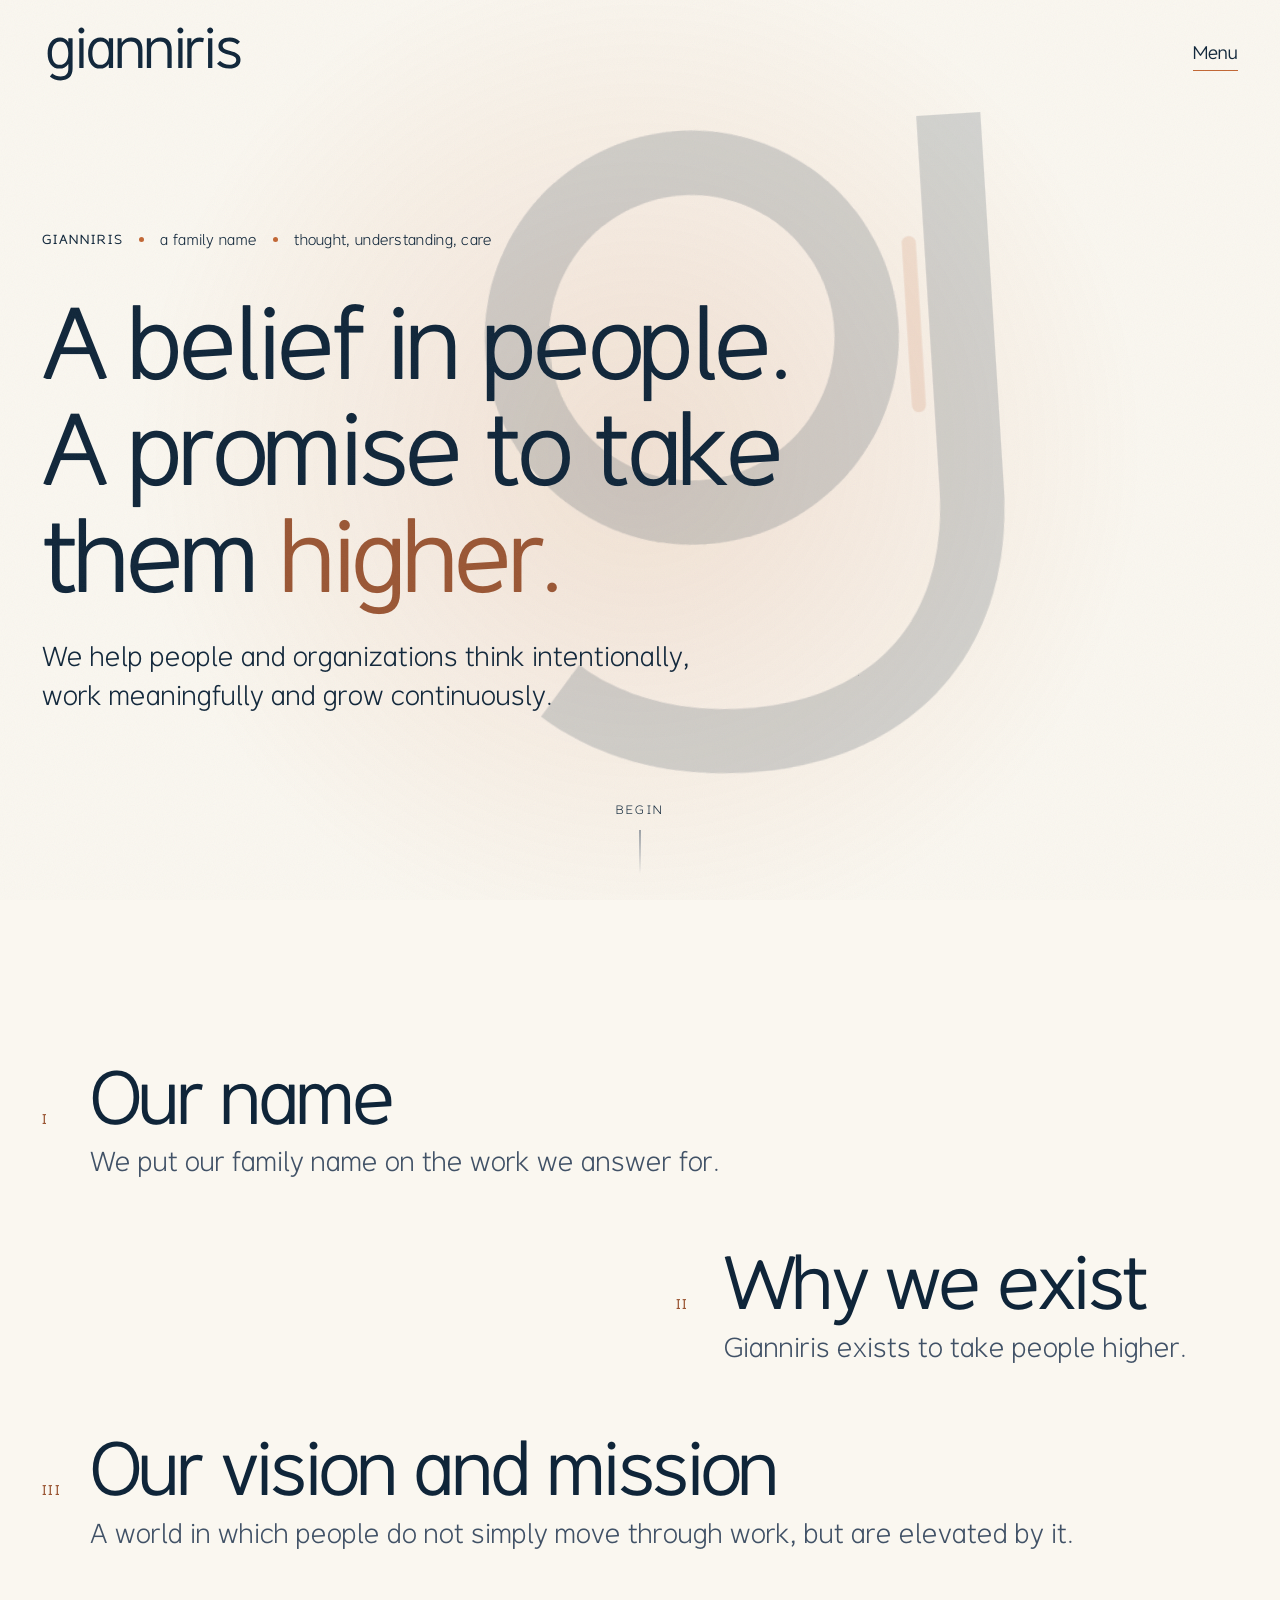
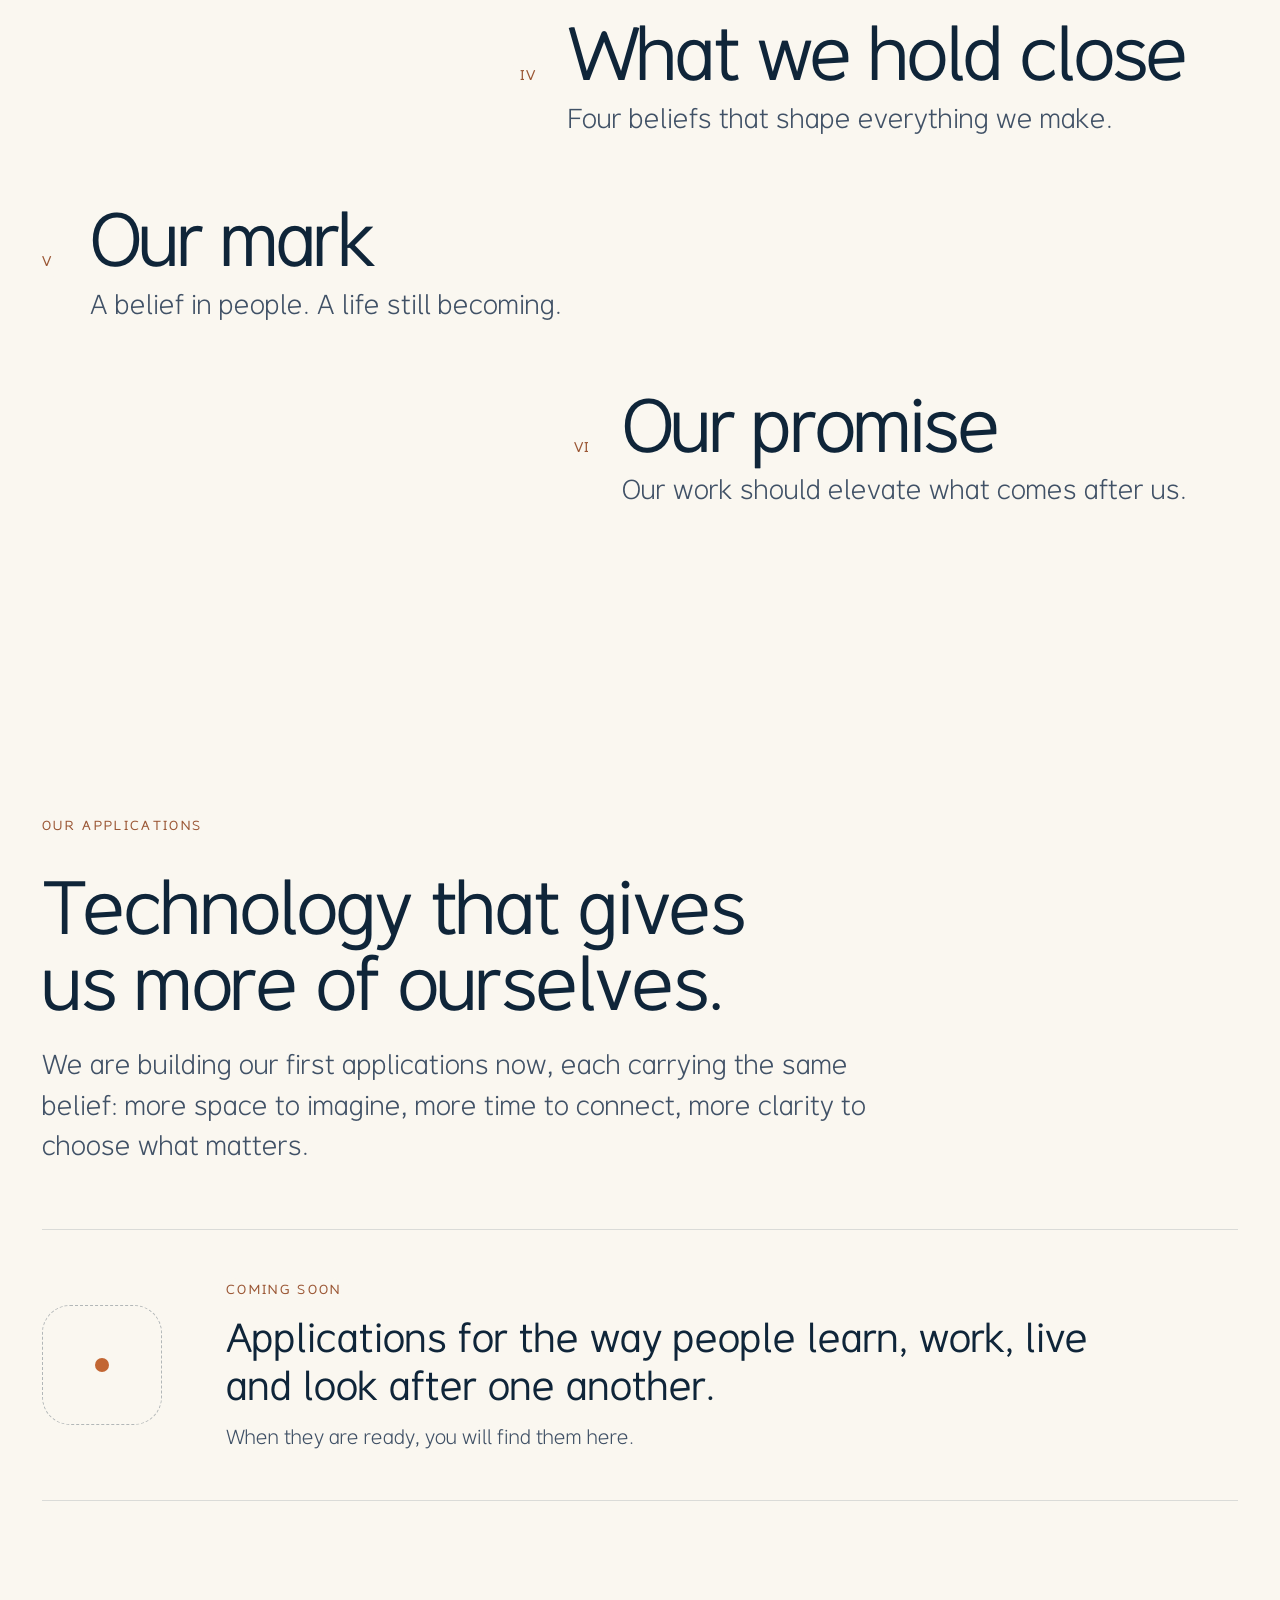
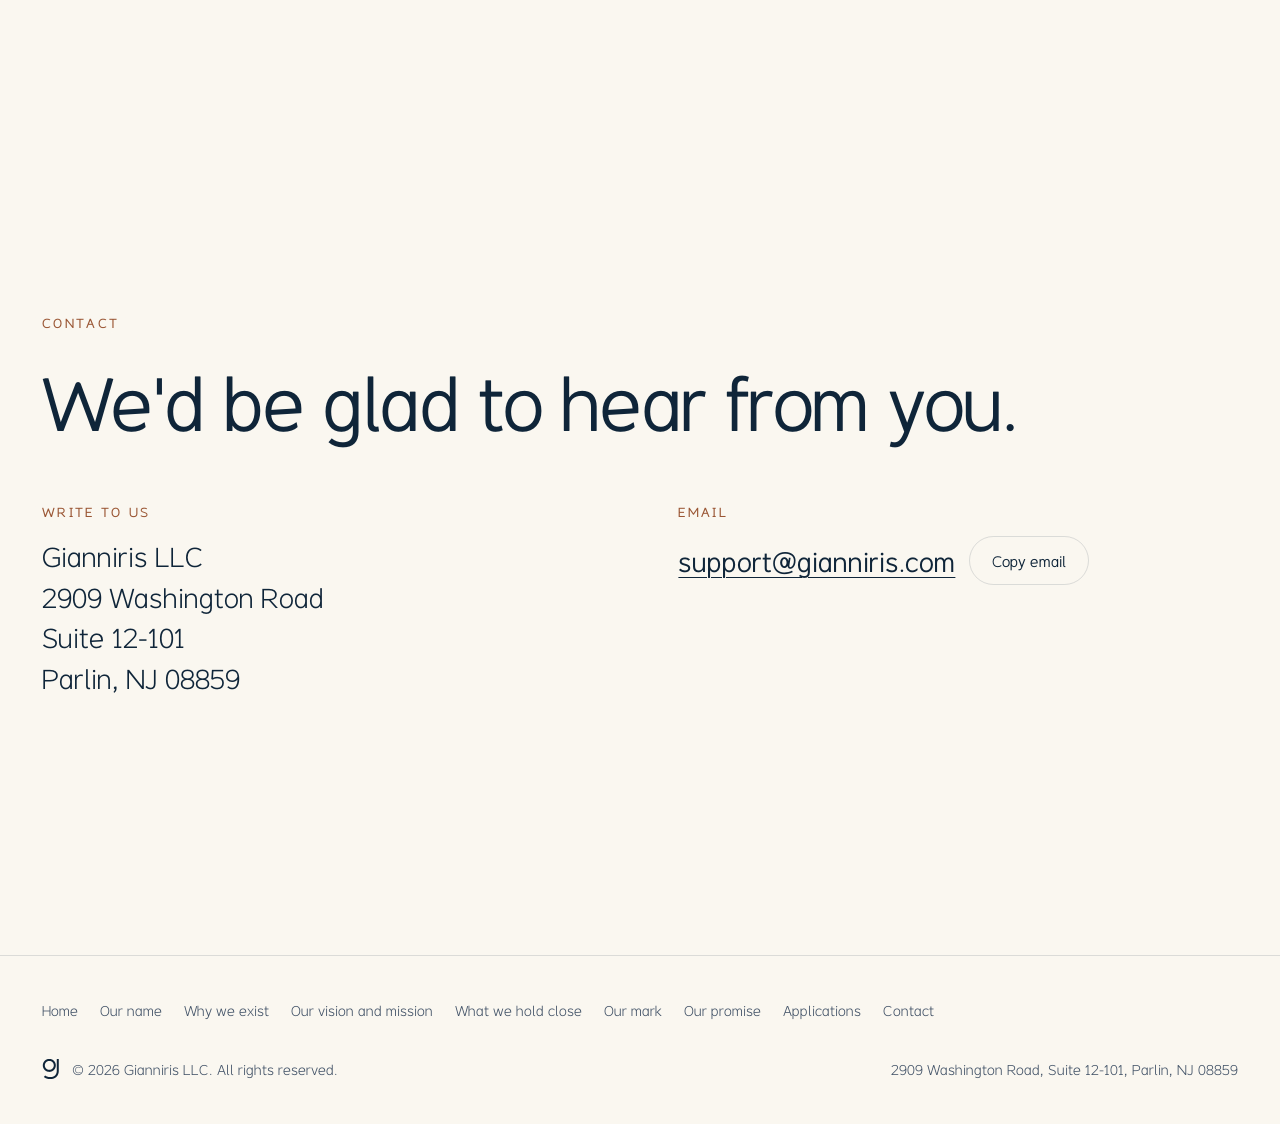
==== index.html @ ba5805ec "C-WEB-20261125-03 New Gianniris mark: circle and line" ====
<!doctype html>
<html lang="en" data-mode="light" data-tone="day">
<head>
<meta charset="utf-8">
<meta name="viewport" content="width=device-width, initial-scale=1, viewport-fit=cover">
<title>Gianniris</title>
<link rel="canonical" href="https://gianniris.com/">
<meta name="description" content="Gianniris LLC. A belief in people. A promise to take them higher.">
<link rel="icon" href="/img/favicon-32.png" sizes="32x32">
<link rel="apple-touch-icon" href="/img/apple-touch-icon.png">
<link rel="preload" href="/fonts/Gianniris-Medium.otf" as="font" type="font/otf" crossorigin>
<script>if(/^#dark(:|$)/.test(location.hash))document.documentElement.setAttribute('data-mode','dark')</script>
<link rel="stylesheet" href="/site.css">
</head>
<body class="p-home" data-page="home">
<div id="world" aria-hidden="true"><div class="halo"></div><div class="art" id="wart"><svg class="f" id="wa" viewBox="0 0 340 280"><path d="M226.9 98.0 L226.9 97.5 L226.9 97.1 L226.9 96.6 L226.9 96.2 L226.8 95.7 L226.8 95.3 L226.8 94.8 L226.8 94.3 L226.7 93.9 L226.7 93.4 L226.7 93.0 L226.6 92.5 L226.6 92.1 L226.6 91.6 L226.5 91.2 L226.5 90.7 L226.4 90.3 L226.4 89.8 L226.3 89.4 L226.2 88.9 L226.2 88.5 L226.1 88.0 L226.0 87.6 L226.0 87.1 L225.9 86.7 L225.8 86.2 L225.7 85.8 L225.7 85.4 L225.6 84.9 L225.5 84.5 L225.4 84.0 L225.3 83.6 L225.2 83.1 L225.1 82.7 L225.0 82.2 L224.9 81.8 L224.8 81.4 L224.7 80.9 L224.6 80.5 L224.5 80.0 L224.4 79.6 L224.2 79.2 L224.1 78.7 L224.0 78.3 L223.9 77.9 L223.7 77.4 L223.6 77.0 L223.5 76.6 L223.3 76.1 L223.2 75.7 L223.0 75.3 L222.9 74.8 L222.7 74.4 L222.6 74.0 L222.4 73.6 L222.3 73.1 L222.1 72.7 L222.0 72.3 L221.8 71.9 L221.6 71.4 L221.5 71.0 L221.3 70.6 L221.1 70.2 L220.9 69.8 L220.8 69.4 L220.6 68.9 L220.4 68.5 L220.2 68.1 L220.0 67.7 L219.8 67.3 L219.6 66.9 L219.4 66.5 L219.2 66.1 L219.0 65.7 L218.8 65.3 L218.6 64.9 L218.4 64.5 L218.2 64.1 L218.0 63.7 L217.8 63.3 L217.5 62.9 L217.3 62.5 L217.1 62.1 L216.9 61.7 L216.6 61.3 L216.4 60.9 L216.2 60.5 L215.9 60.1 L215.7 59.7 L215.5 59.4 L215.2 59.0 L215.0 58.6 L214.7 58.2 L214.5 57.8 L214.2 57.5 L214.0 57.1 L213.7 56.7 L213.4 56.3 L213.2 56.0 L212.9 55.6 L212.6 55.2 L212.4 54.9 L212.1 54.5 L211.8 54.1 L211.6 53.8 L211.3 53.4 L211.0 53.1 L210.7 52.7 L210.4 52.4 L210.1 52.0 L209.9 51.7 L209.6 51.3 L209.3 51.0 L209.0 50.6 L208.7 50.3 L208.4 49.9 L208.1 49.6 L207.8 49.3 L207.5 48.9 L207.2 48.6 L206.9 48.3 L206.5 47.9 L206.2 47.6 L205.9 47.3 L205.6 47.0 L205.3 46.6 L205.0 46.3 L204.6 46.0 L204.3 45.7 L204.0 45.4 L203.6 45.1 L203.3 44.8 L203.0 44.4 L202.6 44.1 L202.3 43.8 L202.0 43.5 L201.6 43.2 L201.3 42.9 L200.9 42.6 L200.6 42.3 L200.3 42.1 L199.9 41.8 L199.6 41.5 L199.2 41.2 L198.8 40.9 L198.5 40.6 L198.1 40.4 L197.8 40.1 L197.4 39.8 L197.0 39.5 L196.7 39.3 L196.3 39.0 L195.9 38.7 L195.6 38.5 L195.2 38.2 L194.8 38.0 L194.5 37.7 L194.1 37.5 L193.7 37.2 L193.3 37.0 L192.9 36.7 L192.6 36.5 L192.2 36.2 L191.8 36.0 L191.4 35.7 L191.0 35.5 L190.6 35.3 L190.2 35.0 L189.8 34.8 L189.4 34.6 L189.1 34.4 L188.7 34.2 L188.3 33.9 L187.9 33.7 L187.5 33.5 L187.1 33.3 L186.7 33.1 L186.3 32.9 L185.8 32.7 L185.4 32.5 L185.0 32.3 L184.6 32.1 L184.2 31.9 L183.8 31.7 L183.4 31.5 L183.0 31.3 L182.6 31.2 L182.1 31.0 L181.7 30.8 L181.3 30.6 L180.9 30.5 L180.5 30.3 L180.0 30.1 L179.6 30.0 L179.2 29.8 L178.8 29.6 L178.4 29.5 L177.9 29.3 L177.5 29.2 L177.1 29.0 L176.6 28.9 L176.2 28.7 L175.8 28.6 L175.3 28.4 L174.9 28.3 L174.5 28.2 L174.0 28.1 L173.6 27.9 L173.2 27.8 L172.7 27.7 L172.3 27.6 L171.9 27.4 L171.4 27.3 L171.0 27.2 L170.5 27.1 L170.1 27.0 L169.7 26.9 L169.2 26.8 L168.8 26.7 L168.3 26.6 L167.9 26.5 L167.4 26.4 L167.0 26.3 L166.6 26.2 L166.1 26.2 L165.7 26.1 L165.2 26.0 L164.8 25.9 L164.3 25.9 L163.9 25.8 L163.4 25.7 L163.0 25.7 L162.5 25.6 L162.1 25.6 L161.6 25.5 L161.2 25.5 L160.7 25.4 L160.3 25.4 L159.8 25.3 L159.4 25.3 L158.9 25.2 L158.5 25.2 L158.0 25.2 L157.6 25.1 L157.1 25.1 L156.7 25.1 L156.2 25.1 L155.8 25.1 L155.3 25.0 L154.8 25.0 L154.4 25.0 L153.9 25.0 L153.5 25.0 L153.0 25.0 L152.6 25.0 L152.1 25.0 L151.7 25.0 L151.2 25.0 L150.8 25.0 L150.3 25.1 L149.9 25.1 L149.4 25.1 L149.0 25.1 L148.5 25.1 L148.1 25.2 L147.6 25.2 L147.1 25.2 L146.7 25.3 L146.2 25.3 L145.8 25.4 L145.3 25.4 L144.9 25.5 L144.4 25.5 L144.0 25.6 L143.5 25.6 L143.1 25.7 L142.6 25.7 L142.2 25.8 L141.7 25.9 L141.3 25.9 L140.9 26.0 L140.4 26.1 L140.0 26.2 L139.5 26.2 L139.1 26.3 L138.6 26.4 L138.2 26.5 L137.7 26.6 L137.3 26.7 L136.8 26.8 L136.4 26.9 L136.0 27.0 L135.5 27.1 L135.1 27.2 L134.6 27.3 L134.2 27.4 L133.8 27.6 L133.3 27.7 L132.9 27.8 L132.5 27.9 L132.0 28.1 L131.6 28.2 L131.2 28.3 L130.7 28.4 L130.3 28.6 L129.9 28.7 L129.4 28.9 L129.0 29.0 L128.6 29.2 L128.1 29.3 L127.7 29.5 L127.3 29.6 L126.9 29.8 L126.4 30.0 L126.0 30.1 L125.6 30.3 L125.2 30.5 L124.8 30.6 L124.3 30.8 L123.9 31.0 L123.5 31.2 L123.1 31.3 L122.7 31.5 L122.3 31.7 L121.9 31.9 L121.4 32.1 L121.0 32.3 L120.6 32.5 L120.2 32.7 L119.8 32.9 L119.4 33.1 L119.0 33.3 L118.6 33.5 L118.2 33.7 L117.8 33.9 L117.4 34.2 L117.0 34.4 L116.6 34.6 L116.2 34.8 L115.8 35.0 L115.4 35.3 L115.1 35.5 L114.7 35.7 L114.3 36.0 L113.9 36.2 L113.5 36.5 L113.1 36.7 L112.7 37.0 L112.4 37.2 L112.0 37.5 L111.6 37.7 L111.2 38.0 L110.9 38.2 L110.5 38.5 L110.1 38.7 L109.8 39.0 L109.4 39.3 L109.0 39.5 L108.7 39.8 L108.3 40.1 L107.9 40.4 L107.6 40.6 L107.2 40.9 L106.9 41.2 L106.5 41.5 L106.2 41.8 L105.8 42.1 L105.5 42.3 L105.1 42.6 L104.8 42.9 L104.4 43.2 L104.1 43.5 L103.8 43.8 L103.4 44.1 L103.1 44.4 L102.8 44.8 L102.4 45.1 L102.1 45.4 L101.8 45.7 L101.4 46.0 L101.1 46.3 L100.8 46.6 L100.5 47.0 L100.2 47.3 L99.8 47.6 L99.5 47.9 L99.2 48.3 L98.9 48.6 L98.6 48.9 L98.3 49.3 L98.0 49.6 L97.7 49.9 L97.4 50.3 L97.1 50.6 L96.8 51.0 L96.5 51.3 L96.2 51.7 L95.9 52.0 L95.6 52.4 L95.4 52.7 L95.1 53.1 L94.8 53.4 L94.5 53.8 L94.2 54.1 L94.0 54.5 L93.7 54.9 L93.4 55.2 L93.2 55.6 L92.9 56.0 L92.6 56.3 L92.4 56.7 L92.1 57.1 L91.9 57.5 L91.6 57.8 L91.4 58.2 L91.1 58.6 L90.9 59.0 L90.6 59.4 L90.4 59.7 L90.1 60.1 L89.9 60.5 L89.7 60.9 L89.4 61.3 L89.2 61.7 L89.0 62.1 L88.8 62.5 L88.5 62.9 L88.3 63.3 L88.1 63.7 L87.9 64.1 L87.7 64.5 L87.5 64.9 L87.3 65.3 L87.0 65.7 L86.8 66.1 L86.6 66.5 L86.4 66.9 L86.3 67.3 L86.1 67.7 L85.9 68.1 L85.7 68.5 L85.5 68.9 L85.3 69.4 L85.1 69.8 L85.0 70.2 L84.8 70.6 L84.6 71.0 L84.4 71.4 L84.3 71.9 L84.1 72.3 L83.9 72.7 L83.8 73.1 L83.6 73.6 L83.5 74.0 L83.3 74.4 L83.2 74.8 L83.0 75.3 L82.9 75.7 L82.7 76.1 L82.6 76.6 L82.5 77.0 L82.3 77.4 L82.2 77.9 L82.1 78.3 L82.0 78.7 L81.8 79.2 L81.7 79.6 L81.6 80.0 L81.5 80.5 L81.4 80.9 L81.3 81.4 L81.2 81.8 L81.1 82.2 L81.0 82.7 L80.9 83.1 L80.8 83.6 L80.7 84.0 L80.6 84.5 L80.5 84.9 L80.4 85.4 L80.3 85.8 L80.2 86.2 L80.2 86.7 L80.1 87.1 L80.0 87.6 L80.0 88.0 L79.9 88.5 L79.8 88.9 L79.8 89.4 L79.7 89.8 L79.7 90.3 L79.6 90.7 L79.6 91.2 L79.5 91.6 L79.5 92.1 L79.4 92.5 L79.4 93.0 L79.4 93.4 L79.3 93.9 L79.3 94.3 L79.3 94.8 L79.2 95.3 L79.2 95.7 L79.2 96.2 L79.2 96.6 L79.2 97.1 L79.2 97.5 L79.2 98.0 L79.2 98.4 L79.2 98.9 L79.2 99.3 L79.2 99.8 L79.2 100.2 L79.2 100.7 L79.2 101.1 L79.2 101.6 L79.2 102.0 L79.2 102.5 L79.3 103.0 L79.3 103.4 L79.3 103.9 L79.4 104.3 L79.4 104.8 L79.4 105.2 L79.5 105.7 L79.5 106.1 L79.6 106.6 L79.6 107.0 L79.7 107.5 L79.7 107.9 L79.8 108.4 L79.8 108.8 L79.9 109.3 L80.0 109.7 L80.0 110.2 L80.1 110.6 L80.2 111.1 L80.2 111.5 L80.3 112.0 L80.4 112.4 L80.5 112.8 L80.6 113.3 L80.7 113.7 L80.8 114.2 L80.9 114.6 L81.0 115.1 L81.1 115.5 L81.2 115.9 L81.3 116.4 L81.4 116.8 L81.5 117.3 L81.6 117.7 L81.7 118.1 L81.8 118.6 L82.0 119.0 L82.1 119.5 L82.2 119.9 L82.3 120.3 L82.5 120.8 L82.6 121.2 L82.7 121.6 L82.9 122.0 L83.0 122.5 L83.2 122.9 L83.3 123.3 L83.5 123.8 L83.6 124.2 L83.8 124.6 L83.9 125.0 L84.1 125.5 L84.3 125.9 L84.4 126.3 L84.6 126.7 L84.8 127.1 L85.0 127.6 L85.1 128.0 L85.3 128.4 L85.5 128.8 L85.7 129.2 L85.9 129.6 L86.1 130.1 L86.3 130.5 L86.4 130.9 L86.6 131.3 L86.8 131.7 L87.0 132.1 L87.3 132.5 L87.5 132.9 L87.7 133.3 L87.9 133.7 L88.1 134.1 L88.3 134.5 L88.5 134.9 L88.8 135.3 L89.0 135.7 L89.2 136.1 L89.4 136.5 L89.7 136.9 L89.9 137.2 L90.1 137.6 L90.4 138.0 L90.6 138.4 L90.9 138.8 L91.1 139.2 L91.4 139.5 L91.6 139.9 L91.9 140.3 L92.1 140.7 L92.4 141.0 L92.6 141.4 L92.9 141.8 L93.2 142.2 L93.4 142.5 L93.7 142.9 L94.0 143.2 L94.2 143.6 L94.5 144.0 L94.8 144.3 L95.1 144.7 L95.4 145.0 L95.6 145.4 L95.9 145.7 L96.2 146.1 L96.5 146.4 L96.8 146.8 L97.1 147.1 L97.4 147.5 L97.7 147.8 L98.0 148.2 L98.3 148.5 L98.6 148.8 L98.9 149.2 L99.2 149.5 L99.5 149.8 L99.8 150.1 L100.2 150.5 L100.5 150.8 L100.8 151.1 L101.1 151.4 L101.4 151.8 L101.8 152.1 L102.1 152.4 L102.4 152.7 L102.8 153.0 L103.1 153.3 L103.4 153.6 L103.8 153.9 L104.1 154.2 L104.4 154.5 L104.8 154.8 L105.1 155.1 L105.5 155.4 L105.8 155.7 L106.2 156.0 L106.5 156.3 L106.9 156.6 L107.2 156.8 L107.6 157.1 L107.9 157.4 L108.3 157.7 L108.7 157.9 L109.0 158.2 L109.4 158.5 L109.8 158.7 L110.1 159.0 L110.5 159.3 L110.9 159.5 L111.2 159.8 L111.6 160.0 L112.0 160.3 L112.4 160.6 L112.7 160.8 L113.1 161.0 L113.5 161.3 L113.9 161.5 L114.3 161.8 L114.7 162.0 L115.1 162.2 L115.4 162.5 L115.8 162.7 L116.2 162.9 L116.6 163.2 L117.0 163.4 L117.4 163.6 L117.8 163.8 L118.2 164.0 L118.6 164.2 L119.0 164.5 L119.4 164.7 L119.8 164.9 L120.2 165.1 L120.6 165.3 L121.0 165.5 L121.4 165.7 L121.9 165.9 L122.3 166.0 L122.7 166.2 L123.1 166.4 L123.5 166.6 L123.9 166.8 L124.3 167.0 L124.8 167.1 L125.2 167.3 L125.6 167.5 L126.0 167.6 L126.4 167.8 L126.9 168.0 L127.3 168.1 L127.7 168.3 L128.1 168.4 L128.6 168.6 L129.0 168.7 L129.4 168.9 L129.9 169.0 L130.3 169.2 L130.7 169.3 L131.2 169.4 L131.6 169.6 L132.0 169.7 L132.5 169.8 L132.9 170.0 L133.3 170.1 L133.8 170.2 L134.2 170.3 L134.6 170.4 L135.1 170.5 L135.5 170.6 L136.0 170.8 L136.4 170.9 L136.8 171.0 L137.3 171.1 L137.7 171.2 L138.2 171.2 L138.6 171.3 L139.1 171.4 L139.5 171.5 L140.0 171.6 L140.4 171.7 L140.9 171.7 L141.3 171.8 L141.7 171.9 L142.2 172.0 L142.6 172.0 L143.1 172.1 L143.5 172.1 L144.0 172.2 L144.4 172.3 L144.9 172.3 L145.3 172.4 L145.8 172.4 L146.2 172.4 L146.7 172.5 L147.1 172.5 L147.6 172.6 L148.1 172.6 L148.5 172.6 L149.0 172.6 L149.4 172.7 L149.9 172.7 L150.3 172.7 L150.8 172.7 L151.2 172.7 L151.7 172.7 L152.1 172.7 L152.6 172.8 L153.0 172.8 L153.5 172.8 L153.9 172.7 L154.4 172.7 L154.8 172.7 L155.3 172.7 L155.8 172.7 L156.2 172.7 L156.7 172.7 L157.1 172.6 L157.6 172.6 L158.0 172.6 L158.5 172.6 L158.9 172.5 L159.4 172.5 L159.8 172.4 L160.3 172.4 L160.7 172.4 L161.2 172.3 L161.6 172.3 L162.1 172.2 L162.5 172.1 L163.0 172.1 L163.4 172.0 L163.9 172.0 L164.3 171.9 L164.8 171.8 L165.2 171.7 L165.7 171.7 L166.1 171.6 L166.6 171.5 L167.0 171.4 L167.4 171.3 L167.9 171.2 L168.3 171.2 L168.8 171.1 L169.2 171.0 L169.7 170.9 L170.1 170.8 L170.5 170.6 L171.0 170.5 L171.4 170.4 L171.9 170.3 L172.3 170.2 L172.7 170.1 L173.2 170.0 L173.6 169.8 L174.0 169.7 L174.5 169.6 L174.9 169.4 L175.3 169.3 L175.8 169.2 L176.2 169.0 L176.6 168.9 L177.1 168.7 L177.5 168.6 L177.9 168.4 L178.4 168.3 L178.8 168.1 L179.2 168.0 L179.6 167.8 L180.0 167.6 L180.5 167.5 L180.9 167.3 L181.3 167.1 L181.7 167.0 L182.1 166.8 L182.6 166.6 L183.0 166.4 L183.4 166.2 L183.8 166.0 L184.2 165.9 L184.6 165.7 L185.0 165.5 L185.4 165.3 L185.8 165.1 L186.3 164.9 L186.7 164.7 L187.1 164.5 L187.5 164.2 L187.9 164.0 L188.3 163.8 L188.7 163.6 L189.1 163.4 L189.4 163.2 L189.8 162.9 L190.2 162.7 L190.6 162.5 L191.0 162.2 L191.4 162.0 L191.8 161.8 L192.2 161.5 L192.6 161.3 L192.9 161.0 L193.3 160.8 L193.7 160.6 L194.1 160.3 L194.5 160.0 L194.8 159.8 L195.2 159.5 L195.6 159.3 L195.9 159.0 L196.3 158.7 L196.7 158.5 L197.0 158.2 L197.4 157.9 L197.8 157.7 L198.1 157.4 L198.5 157.1 L198.8 156.8 L199.2 156.6 L199.6 156.3 L199.9 156.0 L200.3 155.7 L200.6 155.4 L200.9 155.1 L201.3 154.8 L201.6 154.5 L202.0 154.2 L202.3 153.9 L202.6 153.6 L203.0 153.3 L203.3 153.0 L203.6 152.7 L204.0 152.4 L204.3 152.1 L204.6 151.8 L205.0 151.4 L205.3 151.1 L205.6 150.8 L205.9 150.5 L206.2 150.1 L206.5 149.8 L206.9 149.5 L207.2 149.2 L207.5 148.8 L207.8 148.5 L208.1 148.2 L208.4 147.8 L208.7 147.5 L209.0 147.1 L209.3 146.8 L209.6 146.4 L209.9 146.1 L210.1 145.7 L210.4 145.4 L210.7 145.0 L211.0 144.7 L211.3 144.3 L211.6 144.0 L211.8 143.6 L212.1 143.2 L212.4 142.9 L212.6 142.5 L212.9 142.2 L213.2 141.8 L213.4 141.4 L213.7 141.0 L214.0 140.7 L214.2 140.3 L214.5 139.9 L214.7 139.5 L215.0 139.2 L215.2 138.8 L215.5 138.4 L215.7 138.0 L215.9 137.6 L216.2 137.2 L216.4 136.9 L216.6 136.5 L216.9 136.1 L217.1 135.7 L217.3 135.3 L217.5 134.9 L217.8 134.5 L218.0 134.1 L218.2 133.7 L218.4 133.3 L218.6 132.9 L218.8 132.5 L219.0 132.1 L219.2 131.7 L219.4 131.3 L219.6 130.9 L219.8 130.5 L220.0 130.1 L220.2 129.6 L220.4 129.2 L220.6 128.8 L220.8 128.4 L220.9 128.0 L221.1 127.6 L221.3 127.1 L221.5 126.7 L221.6 126.3 L221.8 125.9 L222.0 125.5 L222.1 125.0 L222.3 124.6 L222.4 124.2 L222.6 123.8 L222.7 123.3 L222.9 122.9 L223.0 122.5 L223.2 122.0 L223.3 121.6 L223.5 121.2 L223.6 120.8 L223.7 120.3 L223.9 119.9 L224.0 119.5 L224.1 119.0 L224.2 118.6 L224.4 118.1 L224.5 117.7 L224.6 117.3 L224.7 116.8 L224.8 116.4 L224.9 115.9 L225.0 115.5 L225.1 115.1 L225.2 114.6 L225.3 114.2 L225.4 113.7 L225.5 113.3 L225.6 112.8 L225.7 112.4 L225.7 112.0 L225.8 111.5 L225.9 111.1 L226.0 110.6 L226.0 110.2 L226.1 109.7 L226.2 109.3 L226.2 108.8 L226.3 108.4 L226.4 107.9 L226.4 107.5 L226.5 107.0 L226.5 106.6 L226.6 106.1 L226.6 105.7 L226.6 105.2 L226.7 104.8 L226.7 104.3 L226.7 103.9 L226.8 103.4 L226.8 103.0 L226.8 102.5 L226.8 102.0 L226.9 101.6 L226.9 101.1 L226.9 100.7 L226.9 100.2 L226.9 99.8 L226.9 99.3 L226.9 98.9 L226.9 98.4ZM203.9 99.5 L203.9 99.8 L203.9 100.1 L203.9 100.4 L203.9 100.7 L203.9 101.1 L203.9 101.4 L203.9 101.7 L203.8 102.0 L203.8 102.3 L203.8 102.6 L203.8 102.9 L203.7 103.2 L203.7 103.6 L203.7 103.9 L203.7 104.2 L203.6 104.5 L203.6 104.8 L203.5 105.1 L203.5 105.4 L203.5 105.7 L203.4 106.0 L203.4 106.3 L203.3 106.7 L203.3 107.0 L203.2 107.3 L203.2 107.6 L203.1 107.9 L203.1 108.2 L203.0 108.5 L203.0 108.8 L202.9 109.1 L202.8 109.4 L202.8 109.7 L202.7 110.0 L202.6 110.3 L202.6 110.6 L202.5 110.9 L202.4 111.2 L202.3 111.5 L202.2 111.8 L202.2 112.1 L202.1 112.4 L202.0 112.8 L201.9 113.1 L201.8 113.4 L201.7 113.6 L201.6 113.9 L201.6 114.2 L201.5 114.5 L201.4 114.8 L201.3 115.1 L201.2 115.4 L201.1 115.7 L201.0 116.0 L200.8 116.3 L200.7 116.6 L200.6 116.9 L200.5 117.2 L200.4 117.5 L200.3 117.8 L200.2 118.1 L200.1 118.4 L199.9 118.6 L199.8 118.9 L199.7 119.2 L199.6 119.5 L199.4 119.8 L199.3 120.1 L199.2 120.4 L199.0 120.6 L198.9 120.9 L198.8 121.2 L198.6 121.5 L198.5 121.8 L198.4 122.0 L198.2 122.3 L198.1 122.6 L197.9 122.9 L197.8 123.1 L197.6 123.4 L197.5 123.7 L197.3 124.0 L197.2 124.2 L197.0 124.5 L196.8 124.8 L196.7 125.0 L196.5 125.3 L196.4 125.6 L196.2 125.8 L196.0 126.1 L195.9 126.4 L195.7 126.6 L195.5 126.9 L195.4 127.2 L195.2 127.4 L195.0 127.7 L194.8 127.9 L194.6 128.2 L194.5 128.4 L194.3 128.7 L194.1 128.9 L193.9 129.2 L193.7 129.4 L193.5 129.7 L193.3 129.9 L193.2 130.2 L193.0 130.4 L192.8 130.7 L192.6 130.9 L192.4 131.2 L192.2 131.4 L192.0 131.6 L191.8 131.9 L191.6 132.1 L191.4 132.4 L191.2 132.6 L191.0 132.8 L190.7 133.1 L190.5 133.3 L190.3 133.5 L190.1 133.7 L189.9 134.0 L189.7 134.2 L189.5 134.4 L189.2 134.6 L189.0 134.9 L188.8 135.1 L188.6 135.3 L188.4 135.5 L188.1 135.7 L187.9 135.9 L187.7 136.2 L187.4 136.4 L187.2 136.6 L187.0 136.8 L186.7 137.0 L186.5 137.2 L186.3 137.4 L186.0 137.6 L185.8 137.8 L185.6 138.0 L185.3 138.2 L185.1 138.4 L184.8 138.6 L184.6 138.8 L184.3 139.0 L184.1 139.2 L183.9 139.4 L183.6 139.6 L183.4 139.8 L183.1 139.9 L182.8 140.1 L182.6 140.3 L182.3 140.5 L182.1 140.7 L181.8 140.8 L181.6 141.0 L181.3 141.2 L181.0 141.4 L180.8 141.5 L180.5 141.7 L180.3 141.9 L180.0 142.0 L179.7 142.2 L179.5 142.4 L179.2 142.5 L178.9 142.7 L178.7 142.8 L178.4 143.0 L178.1 143.2 L177.8 143.3 L177.6 143.5 L177.3 143.6 L177.0 143.8 L176.8 143.9 L176.5 144.0 L176.2 144.2 L175.9 144.3 L175.6 144.5 L175.4 144.6 L175.1 144.7 L174.8 144.9 L174.5 145.0 L174.2 145.1 L173.9 145.3 L173.7 145.4 L173.4 145.5 L173.1 145.7 L172.8 145.8 L172.5 145.9 L172.2 146.0 L171.9 146.1 L171.6 146.2 L171.4 146.4 L171.1 146.5 L170.8 146.6 L170.5 146.7 L170.2 146.8 L169.9 146.9 L169.6 147.0 L169.3 147.1 L169.0 147.2 L168.7 147.3 L168.4 147.4 L168.1 147.5 L167.8 147.6 L167.5 147.7 L167.2 147.8 L166.9 147.8 L166.6 147.9 L166.3 148.0 L166.0 148.1 L165.7 148.2 L165.4 148.2 L165.1 148.3 L164.8 148.4 L164.5 148.5 L164.2 148.5 L163.9 148.6 L163.6 148.7 L163.3 148.7 L163.0 148.8 L162.7 148.9 L162.4 148.9 L162.0 149.0 L161.7 149.0 L161.4 149.1 L161.1 149.1 L160.8 149.2 L160.5 149.2 L160.2 149.3 L159.9 149.3 L159.6 149.3 L159.3 149.4 L159.0 149.4 L158.6 149.5 L158.3 149.5 L158.0 149.5 L157.7 149.6 L157.4 149.6 L157.1 149.6 L156.8 149.6 L156.5 149.7 L156.2 149.7 L155.8 149.7 L155.5 149.7 L155.2 149.7 L154.9 149.7 L154.6 149.7 L154.3 149.8 L154.0 149.8 L153.7 149.8 L153.3 149.8 L153.0 149.8 L152.7 149.8 L152.4 149.8 L152.1 149.8 L151.8 149.8 L151.5 149.7 L151.2 149.7 L150.9 149.7 L150.5 149.7 L150.2 149.7 L149.9 149.7 L149.6 149.7 L149.3 149.6 L149.0 149.6 L148.7 149.6 L148.4 149.6 L148.0 149.5 L147.7 149.5 L147.4 149.5 L147.1 149.4 L146.8 149.4 L146.5 149.3 L146.2 149.3 L145.9 149.3 L145.6 149.2 L145.3 149.2 L145.0 149.1 L144.6 149.1 L144.3 149.0 L144.0 149.0 L143.7 148.9 L143.4 148.9 L143.1 148.8 L142.8 148.7 L142.5 148.7 L142.2 148.6 L141.9 148.5 L141.6 148.5 L141.3 148.4 L141.0 148.3 L140.7 148.2 L140.4 148.2 L140.1 148.1 L139.8 148.0 L139.5 147.9 L139.2 147.8 L138.9 147.8 L138.6 147.7 L138.3 147.6 L138.0 147.5 L137.7 147.4 L137.4 147.3 L137.1 147.2 L136.8 147.1 L136.5 147.0 L136.2 146.9 L135.9 146.8 L135.6 146.7 L135.3 146.6 L135.0 146.5 L134.7 146.4 L134.4 146.2 L134.1 146.1 L133.8 146.0 L133.6 145.9 L133.3 145.8 L133.0 145.7 L132.7 145.5 L132.4 145.4 L132.1 145.3 L131.8 145.1 L131.6 145.0 L131.3 144.9 L131.0 144.7 L130.7 144.6 L130.4 144.5 L130.2 144.3 L129.9 144.2 L129.6 144.0 L129.3 143.9 L129.0 143.8 L128.8 143.6 L128.5 143.5 L128.2 143.3 L128.0 143.2 L127.7 143.0 L127.4 142.8 L127.1 142.7 L126.9 142.5 L126.6 142.4 L126.3 142.2 L126.1 142.0 L125.8 141.9 L125.5 141.7 L125.3 141.5 L125.0 141.4 L124.8 141.2 L124.5 141.0 L124.2 140.8 L124.0 140.7 L123.7 140.5 L123.5 140.3 L123.2 140.1 L123.0 139.9 L122.7 139.8 L122.5 139.6 L122.2 139.4 L122.0 139.2 L121.7 139.0 L121.5 138.8 L121.2 138.6 L121.0 138.4 L120.8 138.2 L120.5 138.0 L120.3 137.8 L120.0 137.6 L119.8 137.4 L119.6 137.2 L119.3 137.0 L119.1 136.8 L118.9 136.6 L118.6 136.4 L118.4 136.2 L118.2 135.9 L117.9 135.7 L117.7 135.5 L117.5 135.3 L117.3 135.1 L117.0 134.9 L116.8 134.6 L116.6 134.4 L116.4 134.2 L116.2 134.0 L116.0 133.7 L115.7 133.5 L115.5 133.3 L115.3 133.1 L115.1 132.8 L114.9 132.6 L114.7 132.4 L114.5 132.1 L114.3 131.9 L114.1 131.6 L113.9 131.4 L113.7 131.2 L113.5 130.9 L113.3 130.7 L113.1 130.4 L112.9 130.2 L112.7 129.9 L112.5 129.7 L112.3 129.4 L112.2 129.2 L112.0 128.9 L111.8 128.7 L111.6 128.4 L111.4 128.2 L111.2 127.9 L111.1 127.7 L110.9 127.4 L110.7 127.2 L110.5 126.9 L110.4 126.6 L110.2 126.4 L110.0 126.1 L109.9 125.8 L109.7 125.6 L109.5 125.3 L109.4 125.0 L109.2 124.8 L109.1 124.5 L108.9 124.2 L108.8 124.0 L108.6 123.7 L108.5 123.4 L108.3 123.1 L108.2 122.9 L108.0 122.6 L107.9 122.3 L107.7 122.0 L107.6 121.8 L107.4 121.5 L107.3 121.2 L107.2 120.9 L107.0 120.6 L106.9 120.4 L106.8 120.1 L106.6 119.8 L106.5 119.5 L106.4 119.2 L106.3 118.9 L106.1 118.6 L106.0 118.4 L105.9 118.1 L105.8 117.8 L105.7 117.5 L105.6 117.2 L105.4 116.9 L105.3 116.6 L105.2 116.3 L105.1 116.0 L105.0 115.7 L104.9 115.4 L104.8 115.1 L104.7 114.8 L104.6 114.5 L104.5 114.2 L104.4 113.9 L104.3 113.6 L104.2 113.4 L104.2 113.1 L104.1 112.8 L104.0 112.4 L103.9 112.1 L103.8 111.8 L103.7 111.5 L103.7 111.2 L103.6 110.9 L103.5 110.6 L103.4 110.3 L103.4 110.0 L103.3 109.7 L103.2 109.4 L103.2 109.1 L103.1 108.8 L103.1 108.5 L103.0 108.2 L102.9 107.9 L102.9 107.6 L102.8 107.3 L102.8 107.0 L102.7 106.7 L102.7 106.3 L102.6 106.0 L102.6 105.7 L102.6 105.4 L102.5 105.1 L102.5 104.8 L102.5 104.5 L102.4 104.2 L102.4 103.9 L102.4 103.6 L102.3 103.2 L102.3 102.9 L102.3 102.6 L102.3 102.3 L102.2 102.0 L102.2 101.7 L102.2 101.4 L102.2 101.1 L102.2 100.7 L102.2 100.4 L102.2 100.1 L102.2 99.8 L102.1 99.5 L102.1 99.2 L102.1 98.9 L102.1 98.6 L102.1 98.3 L102.2 97.9 L102.2 97.6 L102.2 97.3 L102.2 97.0 L102.2 96.7 L102.2 96.4 L102.2 96.1 L102.2 95.8 L102.3 95.4 L102.3 95.1 L102.3 94.8 L102.3 94.5 L102.4 94.2 L102.4 93.9 L102.4 93.6 L102.5 93.3 L102.5 93.0 L102.5 92.6 L102.6 92.3 L102.6 92.0 L102.6 91.7 L102.7 91.4 L102.7 91.1 L102.8 90.8 L102.8 90.5 L102.9 90.2 L102.9 89.9 L103.0 89.6 L103.1 89.3 L103.1 88.9 L103.2 88.6 L103.2 88.3 L103.3 88.0 L103.4 87.7 L103.4 87.4 L103.5 87.1 L103.6 86.8 L103.7 86.5 L103.7 86.2 L103.8 85.9 L103.9 85.6 L104.0 85.3 L104.1 85.0 L104.2 84.7 L104.2 84.4 L104.3 84.1 L104.4 83.8 L104.5 83.5 L104.6 83.2 L104.7 82.9 L104.8 82.6 L104.9 82.3 L105.0 82.0 L105.1 81.7 L105.2 81.4 L105.3 81.1 L105.4 80.9 L105.6 80.6 L105.7 80.3 L105.8 80.0 L105.9 79.7 L106.0 79.4 L106.1 79.1 L106.3 78.8 L106.4 78.5 L106.5 78.3 L106.6 78.0 L106.8 77.7 L106.9 77.4 L107.0 77.1 L107.2 76.8 L107.3 76.6 L107.4 76.3 L107.6 76.0 L107.7 75.7 L107.9 75.4 L108.0 75.2 L108.2 74.9 L108.3 74.6 L108.5 74.3 L108.6 74.1 L108.8 73.8 L108.9 73.5 L109.1 73.2 L109.2 73.0 L109.4 72.7 L109.5 72.4 L109.7 72.2 L109.9 71.9 L110.0 71.6 L110.2 71.4 L110.4 71.1 L110.5 70.9 L110.7 70.6 L110.9 70.3 L111.1 70.1 L111.2 69.8 L111.4 69.6 L111.6 69.3 L111.8 69.1 L112.0 68.8 L112.2 68.6 L112.3 68.3 L112.5 68.1 L112.7 67.8 L112.9 67.6 L113.1 67.3 L113.3 67.1 L113.5 66.8 L113.7 66.6 L113.9 66.3 L114.1 66.1 L114.3 65.9 L114.5 65.6 L114.7 65.4 L114.9 65.2 L115.1 64.9 L115.3 64.7 L115.5 64.5 L115.7 64.2 L116.0 64.0 L116.2 63.8 L116.4 63.6 L116.6 63.3 L116.8 63.1 L117.0 62.9 L117.3 62.7 L117.5 62.5 L117.7 62.2 L117.9 62.0 L118.2 61.8 L118.4 61.6 L118.6 61.4 L118.9 61.2 L119.1 61.0 L119.3 60.8 L119.6 60.5 L119.8 60.3 L120.0 60.1 L120.3 59.9 L120.5 59.7 L120.8 59.5 L121.0 59.3 L121.2 59.1 L121.5 58.9 L121.7 58.8 L122.0 58.6 L122.2 58.4 L122.5 58.2 L122.7 58.0 L123.0 57.8 L123.2 57.6 L123.5 57.4 L123.7 57.3 L124.0 57.1 L124.2 56.9 L124.5 56.7 L124.8 56.6 L125.0 56.4 L125.3 56.2 L125.5 56.0 L125.8 55.9 L126.1 55.7 L126.3 55.5 L126.6 55.4 L126.9 55.2 L127.1 55.1 L127.4 54.9 L127.7 54.7 L128.0 54.6 L128.2 54.4 L128.5 54.3 L128.8 54.1 L129.0 54.0 L129.3 53.8 L129.6 53.7 L129.9 53.6 L130.2 53.4 L130.4 53.3 L130.7 53.1 L131.0 53.0 L131.3 52.9 L131.6 52.7 L131.8 52.6 L132.1 52.5 L132.4 52.3 L132.7 52.2 L133.0 52.1 L133.3 52.0 L133.6 51.9 L133.8 51.7 L134.1 51.6 L134.4 51.5 L134.7 51.4 L135.0 51.3 L135.3 51.2 L135.6 51.1 L135.9 51.0 L136.2 50.9 L136.5 50.8 L136.8 50.7 L137.1 50.6 L137.4 50.5 L137.7 50.4 L138.0 50.3 L138.3 50.2 L138.6 50.1 L138.9 50.0 L139.2 49.9 L139.5 49.8 L139.8 49.7 L140.1 49.7 L140.4 49.6 L140.7 49.5 L141.0 49.4 L141.3 49.4 L141.6 49.3 L141.9 49.2 L142.2 49.2 L142.5 49.1 L142.8 49.0 L143.1 49.0 L143.4 48.9 L143.7 48.8 L144.0 48.8 L144.3 48.7 L144.6 48.7 L145.0 48.6 L145.3 48.6 L145.6 48.5 L145.9 48.5 L146.2 48.4 L146.5 48.4 L146.8 48.4 L147.1 48.3 L147.4 48.3 L147.7 48.3 L148.0 48.2 L148.4 48.2 L148.7 48.2 L149.0 48.1 L149.3 48.1 L149.6 48.1 L149.9 48.1 L150.2 48.1 L150.5 48.0 L150.9 48.0 L151.2 48.0 L151.5 48.0 L151.8 48.0 L152.1 48.0 L152.4 48.0 L152.7 48.0 L153.0 48.0 L153.3 48.0 L153.7 48.0 L154.0 48.0 L154.3 48.0 L154.6 48.0 L154.9 48.0 L155.2 48.0 L155.5 48.0 L155.8 48.1 L156.2 48.1 L156.5 48.1 L156.8 48.1 L157.1 48.1 L157.4 48.2 L157.7 48.2 L158.0 48.2 L158.3 48.3 L158.6 48.3 L159.0 48.3 L159.3 48.4 L159.6 48.4 L159.9 48.4 L160.2 48.5 L160.5 48.5 L160.8 48.6 L161.1 48.6 L161.4 48.7 L161.7 48.7 L162.0 48.8 L162.4 48.8 L162.7 48.9 L163.0 49.0 L163.3 49.0 L163.6 49.1 L163.9 49.2 L164.2 49.2 L164.5 49.3 L164.8 49.4 L165.1 49.4 L165.4 49.5 L165.7 49.6 L166.0 49.7 L166.3 49.7 L166.6 49.8 L166.9 49.9 L167.2 50.0 L167.5 50.1 L167.8 50.2 L168.1 50.3 L168.4 50.4 L168.7 50.5 L169.0 50.6 L169.3 50.7 L169.6 50.8 L169.9 50.9 L170.2 51.0 L170.5 51.1 L170.8 51.2 L171.1 51.3 L171.4 51.4 L171.6 51.5 L171.9 51.6 L172.2 51.7 L172.5 51.9 L172.8 52.0 L173.1 52.1 L173.4 52.2 L173.7 52.3 L173.9 52.5 L174.2 52.6 L174.5 52.7 L174.8 52.9 L175.1 53.0 L175.4 53.1 L175.6 53.3 L175.9 53.4 L176.2 53.6 L176.5 53.7 L176.8 53.8 L177.0 54.0 L177.3 54.1 L177.6 54.3 L177.8 54.4 L178.1 54.6 L178.4 54.7 L178.7 54.9 L178.9 55.1 L179.2 55.2 L179.5 55.4 L179.7 55.5 L180.0 55.7 L180.3 55.9 L180.5 56.0 L180.8 56.2 L181.0 56.4 L181.3 56.6 L181.6 56.7 L181.8 56.9 L182.1 57.1 L182.3 57.3 L182.6 57.4 L182.8 57.6 L183.1 57.8 L183.4 58.0 L183.6 58.2 L183.9 58.4 L184.1 58.6 L184.3 58.8 L184.6 58.9 L184.8 59.1 L185.1 59.3 L185.3 59.5 L185.6 59.7 L185.8 59.9 L186.0 60.1 L186.3 60.3 L186.5 60.5 L186.7 60.8 L187.0 61.0 L187.2 61.2 L187.4 61.4 L187.7 61.6 L187.9 61.8 L188.1 62.0 L188.4 62.2 L188.6 62.5 L188.8 62.7 L189.0 62.9 L189.2 63.1 L189.5 63.3 L189.7 63.6 L189.9 63.8 L190.1 64.0 L190.3 64.2 L190.5 64.5 L190.7 64.7 L191.0 64.9 L191.2 65.2 L191.4 65.4 L191.6 65.6 L191.8 65.9 L192.0 66.1 L192.2 66.3 L192.4 66.6 L192.6 66.8 L192.8 67.1 L193.0 67.3 L193.2 67.6 L193.3 67.8 L193.5 68.1 L193.7 68.3 L193.9 68.6 L194.1 68.8 L194.3 69.1 L194.5 69.3 L194.6 69.6 L194.8 69.8 L195.0 70.1 L195.2 70.3 L195.4 70.6 L195.5 70.9 L195.7 71.1 L195.9 71.4 L196.0 71.6 L196.2 71.9 L196.4 72.2 L196.5 72.4 L196.7 72.7 L196.8 73.0 L197.0 73.2 L197.2 73.5 L197.3 73.8 L197.5 74.1 L197.6 74.3 L197.8 74.6 L197.9 74.9 L198.1 75.2 L198.2 75.4 L198.4 75.7 L198.5 76.0 L198.6 76.3 L198.8 76.6 L198.9 76.8 L199.0 77.1 L199.2 77.4 L199.3 77.7 L199.4 78.0 L199.6 78.3 L199.7 78.5 L199.8 78.8 L199.9 79.1 L200.1 79.4 L200.2 79.7 L200.3 80.0 L200.4 80.3 L200.5 80.6 L200.6 80.9 L200.7 81.1 L200.8 81.4 L201.0 81.7 L201.1 82.0 L201.2 82.3 L201.3 82.6 L201.4 82.9 L201.5 83.2 L201.6 83.5 L201.6 83.8 L201.7 84.1 L201.8 84.4 L201.9 84.7 L202.0 85.0 L202.1 85.3 L202.2 85.6 L202.2 85.9 L202.3 86.2 L202.4 86.5 L202.5 86.8 L202.6 87.1 L202.6 87.4 L202.7 87.7 L202.8 88.0 L202.8 88.3 L202.9 88.6 L203.0 88.9 L203.0 89.3 L203.1 89.6 L203.1 89.9 L203.2 90.2 L203.2 90.5 L203.3 90.8 L203.3 91.1 L203.4 91.4 L203.4 91.7 L203.5 92.0 L203.5 92.3 L203.5 92.6 L203.6 93.0 L203.6 93.3 L203.7 93.6 L203.7 93.9 L203.7 94.2 L203.7 94.5 L203.8 94.8 L203.8 95.1 L203.8 95.4 L203.8 95.8 L203.9 96.1 L203.9 96.4 L203.9 96.7 L203.9 97.0 L203.9 97.3 L203.9 97.6 L203.9 97.9 L203.9 98.3 L203.9 98.6 L203.9 98.9 L203.9 99.2ZM237.8 162.0 L237.6 165.7 L237.3 169.3 L236.9 172.8 L236.3 176.1 L235.7 179.4 L234.9 182.5 L234.1 185.5 L233.1 188.4 L232.1 191.2 L231.0 193.9 L229.7 196.5 L228.4 199.0 L227.0 201.4 L225.5 203.7 L224.0 205.9 L222.3 208.0 L220.6 210.0 L218.8 211.9 L216.9 213.7 L214.9 215.5 L212.9 217.1 L210.8 218.7 L208.6 220.2 L206.3 221.6 L204.0 222.9 L201.6 224.1 L199.1 225.3 L196.5 226.3 L193.9 227.3 L191.2 228.2 L188.4 229.0 L185.6 229.7 L182.6 230.3 L179.7 230.8 L176.7 231.2 L173.6 231.6 L170.4 231.8 L167.2 232.0 L163.9 232.0 L162.0 232.0 L160.1 232.0 L158.2 231.9 L156.4 231.8 L154.5 231.7 L152.7 231.5 L150.9 231.3 L149.2 231.1 L147.4 230.9 L145.7 230.6 L144.0 230.3 L142.4 230.0 L140.7 229.7 L139.1 229.3 L137.6 228.9 L136.0 228.5 L134.5 228.1 L133.0 227.6 L131.5 227.1 L130.0 226.6 L128.6 226.1 L127.2 225.6 L125.8 225.0 L124.4 224.5 L123.1 223.9 L121.8 223.2 L120.5 222.6 L119.2 222.0 L118.0 221.3 L116.8 220.6 L115.6 219.9 L114.4 219.2 L113.2 218.5 L112.1 217.7 L111.0 216.9 L109.9 216.2 L108.8 215.4 L107.8 214.6 L106.8 213.7 L105.7 212.8 L90.9 230.4 L92.1 231.4 L92.2 231.5 L93.4 232.5 L93.6 232.6 L94.8 233.6 L95.0 233.7 L96.2 234.6 L96.4 234.8 L97.7 235.7 L97.8 235.8 L99.1 236.7 L99.3 236.8 L100.6 237.7 L100.8 237.8 L102.1 238.6 L102.3 238.7 L103.7 239.6 L103.8 239.7 L105.2 240.5 L105.4 240.6 L106.8 241.4 L107.0 241.5 L108.4 242.3 L108.6 242.4 L110.1 243.1 L110.3 243.2 L111.8 243.9 L112.0 244.0 L113.5 244.7 L113.6 244.8 L115.2 245.5 L115.4 245.6 L116.9 246.2 L117.1 246.3 L118.7 247.0 L118.9 247.0 L120.5 247.6 L120.7 247.7 L122.3 248.3 L122.5 248.4 L124.2 248.9 L124.4 249.0 L126.1 249.5 L126.2 249.6 L128.0 250.1 L128.1 250.2 L129.9 250.6 L130.1 250.7 L131.8 251.2 L132.0 251.2 L133.8 251.6 L134.0 251.7 L135.8 252.1 L136.0 252.1 L137.8 252.5 L138.0 252.6 L139.9 252.9 L140.0 252.9 L141.9 253.3 L142.1 253.3 L144.0 253.6 L144.2 253.6 L146.1 253.9 L146.3 253.9 L148.3 254.1 L148.5 254.2 L150.4 254.4 L150.6 254.4 L152.6 254.6 L152.8 254.6 L154.8 254.7 L155.0 254.7 L157.1 254.8 L157.2 254.8 L159.3 254.9 L159.5 254.9 L161.6 255.0 L161.8 255.0 L163.9 255.0 L164.2 255.0 L167.7 254.9 L168.1 254.9 L171.6 254.8 L172.0 254.8 L175.5 254.5 L175.9 254.5 L179.3 254.1 L179.7 254.0 L183.1 253.6 L183.5 253.5 L186.8 252.9 L187.2 252.8 L190.5 252.1 L190.9 252.0 L194.1 251.2 L194.5 251.1 L197.7 250.2 L198.1 250.1 L201.2 249.1 L201.6 249.0 L204.6 247.8 L205.1 247.7 L208.0 246.4 L208.5 246.3 L211.4 244.9 L211.8 244.7 L214.6 243.3 L215.0 243.1 L217.8 241.5 L218.2 241.3 L220.9 239.6 L221.3 239.4 L223.9 237.6 L224.3 237.3 L226.8 235.4 L227.2 235.1 L229.6 233.2 L230.0 232.8 L232.4 230.8 L232.7 230.4 L235.0 228.2 L235.3 227.9 L237.5 225.6 L237.8 225.2 L239.9 222.8 L240.2 222.4 L242.2 219.9 L242.5 219.5 L244.4 216.8 L244.7 216.4 L246.4 213.7 L246.7 213.3 L248.4 210.4 L248.6 210.0 L250.2 207.1 L250.4 206.6 L251.8 203.6 L252.0 203.1 L253.4 200.0 L253.5 199.5 L254.8 196.3 L254.9 195.8 L256.0 192.4 L256.2 192.0 L257.1 188.5 L257.2 188.1 L258.1 184.5 L258.2 184.1 L258.9 180.4 L259.0 180.0 L259.6 176.2 L259.7 175.7 L260.1 171.9 L260.2 171.4 L260.5 167.4 L260.5 167.0 L260.8 162.9 L260.8 162.5 L260.8 158.3 L260.8 158.1 L260.8 25.0 L237.9 25.0 L237.9 158.0Z"/><line class="spk" x1="232.4" y1="70" x2="232.4" y2="128" stroke-width="5" stroke-linecap="round"/></svg><svg class="f c" id="wb" viewBox="0 0 340 280"><path d="M0 0Z"/></svg></div></div>
<header class="bar" id="bar"><div class="wrap"><a class="home" href="/" aria-label="Gianniris home"><svg class="wordmark" viewBox="-6.6 -81.8 363.0 113.8" role="img" aria-label="Gianniris"><path class="i" d="M40.70 -53.00C40.40 -53.00 40.20 -52.80 40.20 -52.50L40.20 -46.10C36.80 -51.40 32.00 -54.10 25.40 -54.10C11.70 -54.10 3.40 -42.50 3.40 -26.00C3.40 -9.70 11.40 1.10 24.70 1.10C31.40 1.10 36.60 -1.80 40.20 -7.30L40.20 1.50C40.20 10.80 35.20 15.20 26.70 15.20C20.50 15.20 15.80 13.30 11.70 9.90L7.40 15.10C12.60 19.60 19.10 22.00 26.90 22.00C40.50 22.00 47.80 14.80 47.80 1.00L47.80 -52.50C47.80 -52.80 47.60 -53.00 47.30 -53.00ZM25.50 -5.70C16.20 -5.70 11.00 -13.30 11.00 -26.00C11.00 -38.80 16.50 -47.30 26.10 -47.30C34.90 -47.30 40.20 -39.20 40.20 -26.30C40.20 -13.60 34.50 -5.70 25.50 -5.70ZM59.70 -0.50C59.70 -0.20 59.90 0.00 60.20 0.00L66.80 0.00C67.10 0.00 67.30 -0.20 67.30 -0.50L67.30 -52.50C67.30 -52.80 67.10 -53.00 66.80 -53.00L60.20 -53.00C59.90 -53.00 59.70 -52.80 59.70 -52.50ZM68.80 -66.50C68.80 -69.40 66.40 -71.80 63.50 -71.80C60.60 -71.80 58.20 -69.40 58.20 -66.50C58.20 -63.60 60.60 -61.20 63.50 -61.20C66.40 -61.20 68.80 -63.60 68.80 -66.50ZM112.20 -0.50C112.20 -0.20 112.40 0.00 112.70 0.00L119.30 0.00C119.60 0.00 119.80 -0.20 119.80 -0.50L119.80 -52.50C119.80 -52.80 119.60 -53.00 119.30 -53.00L112.70 -53.00C112.40 -53.00 112.20 -52.80 112.20 -52.50L112.20 -46.10C108.80 -51.40 104.00 -54.10 97.40 -54.10C83.70 -54.10 75.40 -42.50 75.40 -26.00C75.40 -9.70 83.40 1.10 96.70 1.10C103.40 1.10 108.60 -1.80 112.20 -7.30ZM97.50 -5.70C88.20 -5.70 83.00 -13.30 83.00 -26.00C83.00 -38.80 88.50 -47.30 98.10 -47.30C106.90 -47.30 112.20 -39.20 112.20 -26.30C112.20 -13.60 106.50 -5.70 97.50 -5.70ZM127.80 -0.50C127.80 -0.20 128.00 0.00 128.30 0.00L134.90 0.00C135.20 0.00 135.40 -0.20 135.40 -0.50L135.40 -32.90C135.40 -41.70 142.10 -47.30 151.00 -47.30C159.90 -47.30 164.40 -41.70 164.40 -31.90L164.40 -0.50C164.40 -0.20 164.60 0.00 164.90 0.00L171.50 0.00C171.80 0.00 172.00 -0.20 172.00 -0.50L172.00 -32.70C172.00 -46.60 164.90 -54.10 152.50 -54.10C144.80 -54.10 139.00 -50.90 135.00 -45.10L135.00 -52.50C135.00 -52.80 134.80 -53.00 134.50 -53.00L128.30 -53.00C128.00 -53.00 127.80 -52.80 127.80 -52.50ZM179.80 -0.50C179.80 -0.20 180.00 0.00 180.30 0.00L186.90 0.00C187.20 0.00 187.40 -0.20 187.40 -0.50L187.40 -32.90C187.40 -41.70 194.10 -47.30 203.00 -47.30C211.90 -47.30 216.40 -41.70 216.40 -31.90L216.40 -0.50C216.40 -0.20 216.60 0.00 216.90 0.00L223.50 0.00C223.80 0.00 224.00 -0.20 224.00 -0.50L224.00 -32.70C224.00 -46.60 216.90 -54.10 204.50 -54.10C196.80 -54.10 191.00 -50.90 187.00 -45.10L187.00 -52.50C187.00 -52.80 186.80 -53.00 186.50 -53.00L180.30 -53.00C180.00 -53.00 179.80 -52.80 179.80 -52.50ZM235.70 -0.50C235.70 -0.20 235.90 0.00 236.20 0.00L242.80 0.00C243.10 0.00 243.30 -0.20 243.30 -0.50L243.30 -52.50C243.30 -52.80 243.10 -53.00 242.80 -53.00L236.20 -53.00C235.90 -53.00 235.70 -52.80 235.70 -52.50ZM244.80 -66.50C244.80 -69.40 242.40 -71.80 239.50 -71.80C236.60 -71.80 234.20 -69.40 234.20 -66.50C234.20 -63.60 236.60 -61.20 239.50 -61.20C242.40 -61.20 244.80 -63.60 244.80 -66.50ZM251.80 -0.50C251.80 -0.20 252.00 0.00 252.30 0.00L258.90 0.00C259.20 0.00 259.40 -0.20 259.40 -0.50L259.40 -32.00C259.40 -41.40 265.50 -46.90 273.10 -46.90C275.50 -46.90 277.80 -46.50 279.90 -45.70L281.40 -52.80C279.10 -53.70 276.50 -54.10 274.10 -54.10C267.10 -54.10 261.90 -50.80 259.00 -44.80L259.00 -52.50C259.00 -52.80 258.80 -53.00 258.50 -53.00L252.30 -53.00C252.00 -53.00 251.80 -52.80 251.80 -52.50ZM288.70 -0.50C288.70 -0.20 288.90 0.00 289.20 0.00L295.80 0.00C296.10 0.00 296.30 -0.20 296.30 -0.50L296.30 -52.50C296.30 -52.80 296.10 -53.00 295.80 -53.00L289.20 -53.00C288.90 -53.00 288.70 -52.80 288.70 -52.50ZM297.80 -66.50C297.80 -69.40 295.40 -71.80 292.50 -71.80C289.60 -71.80 287.20 -69.40 287.20 -66.50C287.20 -63.60 289.60 -61.20 292.50 -61.20C295.40 -61.20 297.80 -63.60 297.80 -66.50ZM345.10 -47.20C340.50 -51.70 334.40 -54.10 327.30 -54.10C314.90 -54.10 307.10 -48.20 307.10 -39.10C307.10 -30.20 314.00 -26.80 324.70 -24.00C334.10 -21.50 338.80 -19.40 338.80 -14.30C338.80 -9.00 334.20 -5.70 326.80 -5.70C320.10 -5.70 314.60 -8.10 310.10 -12.30C309.80 -12.50 309.60 -12.50 309.40 -12.20L305.00 -7.80C304.90 -7.60 304.70 -7.60 304.70 -7.40C304.70 -7.20 304.90 -7.20 305.10 -7.10C310.70 -1.70 318.00 1.10 326.60 1.10C339.00 1.10 346.40 -5.10 346.40 -14.80C346.40 -23.50 339.60 -27.50 328.50 -30.40C319.10 -32.90 314.70 -34.60 314.70 -39.70C314.70 -44.50 319.40 -47.30 327.00 -47.30C332.20 -47.30 336.60 -45.50 340.20 -42.30C340.50 -42.10 340.70 -42.10 341.00 -42.40L345.00 -46.40C345.30 -46.70 345.30 -46.90 345.10 -47.20Z"/></svg></a><a class="menu" id="menu" href="#pages">Menu</a></div></header>
<nav id="nav" class="over" aria-label="Menu" hidden><div class="wrap"><div class="bigl"><a href="/name/">Our name</a><a href="/why/">Why we exist</a><a href="/vision/">Our vision and mission</a><a href="/values/">What we hold close</a><a href="/mark/">Our mark</a><a href="/promise/">Our promise</a></div><div class="small"><a href="/#applications">Applications</a><a href="/#contact">Contact</a><button class="mode" id="mode" type="button" aria-pressed="false" aria-label="Dark mode"><span class="knob" aria-hidden="true"></span><span class="txt">Dark</span></button></div></div></nav>
<main id="top">
  <section class="hero" id="hero" data-t="day">
<div class="wrap">
      <p class="say"><b>Gianniris</b><span class="dot"></span><span>a family name</span><span class="dot"></span><span>thought, understanding, care</span></p>
      <h1>
        <span class="line"><span style="--d:0">A belief in people.</span></span>
        <span class="line"><span style="--d:1">A promise to take</span></span>
        <span class="line"><span style="--d:2">them <em>higher.</em></span></span>
      </h1>
      <p class="sub">We help people and organizations think intentionally, work meaningfully and grow continuously.</p>
    </div>
    <a class="cue" href="#chapters"><span>Begin</span><i></i></a>
  </section>
<section class="scene" id="chapters" data-t="day"><div class="wrap"><nav class="doors" aria-label="Chapters"><a class="door" href="/name/" data-reveal style="--d:0" id="name"><i>I</i><span><span class="t">Our name</span><span class="l">We put our family name on the work we answer for.</span></span></a>
<a class="door" href="/why/" data-reveal style="--d:1" id="why"><i>II</i><span><span class="t">Why we exist</span><span class="l">Gianniris exists to take people higher.</span></span></a>
<a class="door" href="/vision/" data-reveal style="--d:2" id="vision"><i><span id="mission"></span>III</i><span><span class="t">Our vision and mission</span><span class="l">A world in which people do not simply move through work, but are elevated by it.</span></span></a>
<a class="door" href="/values/" data-reveal style="--d:3" id="values"><i>IV</i><span><span class="t">What we hold close</span><span class="l">Four beliefs that shape everything we make.</span></span></a>
<a class="door" href="/mark/" data-reveal style="--d:4" id="mark"><i>V</i><span><span class="t">Our mark</span><span class="l">A belief in people. A life still becoming.</span></span></a>
<a class="door" href="/promise/" data-reveal style="--d:5" id="promise"><i><span id="help"></span><span id="heart"></span>VI</i><span><span class="t">Our promise</span><span class="l">Our work should elevate what comes after us.</span></span></a>
</nav></div></section>  <section class="scene full" id="applications" data-t="night">
    <div class="wrap">
      <p class="chapter" data-reveal>Our applications</p>
      <h2 class="big" data-reveal style="--d:1;max-width:13em">Technology that gives us more of ourselves.</h2>
      <p class="lead apps-lead" data-reveal style="--d:2">We are building our first applications now, each carrying the same belief: more space to imagine, more time to connect, more clarity to choose what matters.</p>
      <div class="soon">
        <div class="slot" aria-hidden="true"><span></span></div>
        <div>
          <p class="label">Coming soon</p>
          <p class="soon-big">Applications for the way people learn, work, live and look after one another.</p>
          <p class="soon-small">When they are ready, you will find them here.</p>
        </div>
      </div>
    </div>
  </section>
  <section class="scene day2 full" id="contact" data-t="day">
    <div class="wrap">
      <p class="chapter" data-reveal>Contact</p>
      <h2 class="big" data-reveal style="--d:1">We'd be glad to hear from you.</h2>
      <div class="contact">
        <div data-reveal><h3>Write to us</h3><address>Gianniris LLC<br>2909 Washington Road<br>Suite 12-101<br>Parlin, NJ 08859</address></div>
        <div data-reveal style="--d:1"><h3>Email</h3><div class="mail"><a class="mailto" href="mailto:support@gianniris.com"><code id="addr">support@gianniris.com</code></a><button class="btn" id="copy" type="button">Copy email</button></div></div>
      </div>
    </div>
  </section>

</main>
<footer>
  <div class="wrap"><span class="sr" id="say" role="status"></span><nav class="pages" id="pages" aria-label="Pages"><a href="/">Home</a><a href="/name/">Our name</a><a href="/why/">Why we exist</a><a href="/vision/">Our vision and mission</a><a href="/values/">What we hold close</a><a href="/mark/">Our mark</a><a href="/promise/">Our promise</a><a href="/#applications">Applications</a><a href="/#contact">Contact</a></nav>
    <div class="row">
      <svg viewBox="70 15 200 250" aria-hidden="true"><path class="fa" d="M226.9 98.0 L226.9 97.5 L226.9 97.1 L226.9 96.6 L226.9 96.2 L226.8 95.7 L226.8 95.3 L226.8 94.8 L226.8 94.3 L226.7 93.9 L226.7 93.4 L226.7 93.0 L226.6 92.5 L226.6 92.1 L226.6 91.6 L226.5 91.2 L226.5 90.7 L226.4 90.3 L226.4 89.8 L226.3 89.4 L226.2 88.9 L226.2 88.5 L226.1 88.0 L226.0 87.6 L226.0 87.1 L225.9 86.7 L225.8 86.2 L225.7 85.8 L225.7 85.4 L225.6 84.9 L225.5 84.5 L225.4 84.0 L225.3 83.6 L225.2 83.1 L225.1 82.7 L225.0 82.2 L224.9 81.8 L224.8 81.4 L224.7 80.9 L224.6 80.5 L224.5 80.0 L224.4 79.6 L224.2 79.2 L224.1 78.7 L224.0 78.3 L223.9 77.9 L223.7 77.4 L223.6 77.0 L223.5 76.6 L223.3 76.1 L223.2 75.7 L223.0 75.3 L222.9 74.8 L222.7 74.4 L222.6 74.0 L222.4 73.6 L222.3 73.1 L222.1 72.7 L222.0 72.3 L221.8 71.9 L221.6 71.4 L221.5 71.0 L221.3 70.6 L221.1 70.2 L220.9 69.8 L220.8 69.4 L220.6 68.9 L220.4 68.5 L220.2 68.1 L220.0 67.7 L219.8 67.3 L219.6 66.9 L219.4 66.5 L219.2 66.1 L219.0 65.7 L218.8 65.3 L218.6 64.9 L218.4 64.5 L218.2 64.1 L218.0 63.7 L217.8 63.3 L217.5 62.9 L217.3 62.5 L217.1 62.1 L216.9 61.7 L216.6 61.3 L216.4 60.9 L216.2 60.5 L215.9 60.1 L215.7 59.7 L215.5 59.4 L215.2 59.0 L215.0 58.6 L214.7 58.2 L214.5 57.8 L214.2 57.5 L214.0 57.1 L213.7 56.7 L213.4 56.3 L213.2 56.0 L212.9 55.6 L212.6 55.2 L212.4 54.9 L212.1 54.5 L211.8 54.1 L211.6 53.8 L211.3 53.4 L211.0 53.1 L210.7 52.7 L210.4 52.4 L210.1 52.0 L209.9 51.7 L209.6 51.3 L209.3 51.0 L209.0 50.6 L208.7 50.3 L208.4 49.9 L208.1 49.6 L207.8 49.3 L207.5 48.9 L207.2 48.6 L206.9 48.3 L206.5 47.9 L206.2 47.6 L205.9 47.3 L205.6 47.0 L205.3 46.6 L205.0 46.3 L204.6 46.0 L204.3 45.7 L204.0 45.4 L203.6 45.1 L203.3 44.8 L203.0 44.4 L202.6 44.1 L202.3 43.8 L202.0 43.5 L201.6 43.2 L201.3 42.9 L200.9 42.6 L200.6 42.3 L200.3 42.1 L199.9 41.8 L199.6 41.5 L199.2 41.2 L198.8 40.9 L198.5 40.6 L198.1 40.4 L197.8 40.1 L197.4 39.8 L197.0 39.5 L196.7 39.3 L196.3 39.0 L195.9 38.7 L195.6 38.5 L195.2 38.2 L194.8 38.0 L194.5 37.7 L194.1 37.5 L193.7 37.2 L193.3 37.0 L192.9 36.7 L192.6 36.5 L192.2 36.2 L191.8 36.0 L191.4 35.7 L191.0 35.5 L190.6 35.3 L190.2 35.0 L189.8 34.8 L189.4 34.6 L189.1 34.4 L188.7 34.2 L188.3 33.9 L187.9 33.7 L187.5 33.5 L187.1 33.3 L186.7 33.1 L186.3 32.9 L185.8 32.7 L185.4 32.5 L185.0 32.3 L184.6 32.1 L184.2 31.9 L183.8 31.7 L183.4 31.5 L183.0 31.3 L182.6 31.2 L182.1 31.0 L181.7 30.8 L181.3 30.6 L180.9 30.5 L180.5 30.3 L180.0 30.1 L179.6 30.0 L179.2 29.8 L178.8 29.6 L178.4 29.5 L177.9 29.3 L177.5 29.2 L177.1 29.0 L176.6 28.9 L176.2 28.7 L175.8 28.6 L175.3 28.4 L174.9 28.3 L174.5 28.2 L174.0 28.1 L173.6 27.9 L173.2 27.8 L172.7 27.7 L172.3 27.6 L171.9 27.4 L171.4 27.3 L171.0 27.2 L170.5 27.1 L170.1 27.0 L169.7 26.9 L169.2 26.8 L168.8 26.7 L168.3 26.6 L167.9 26.5 L167.4 26.4 L167.0 26.3 L166.6 26.2 L166.1 26.2 L165.7 26.1 L165.2 26.0 L164.8 25.9 L164.3 25.9 L163.9 25.8 L163.4 25.7 L163.0 25.7 L162.5 25.6 L162.1 25.6 L161.6 25.5 L161.2 25.5 L160.7 25.4 L160.3 25.4 L159.8 25.3 L159.4 25.3 L158.9 25.2 L158.5 25.2 L158.0 25.2 L157.6 25.1 L157.1 25.1 L156.7 25.1 L156.2 25.1 L155.8 25.1 L155.3 25.0 L154.8 25.0 L154.4 25.0 L153.9 25.0 L153.5 25.0 L153.0 25.0 L152.6 25.0 L152.1 25.0 L151.7 25.0 L151.2 25.0 L150.8 25.0 L150.3 25.1 L149.9 25.1 L149.4 25.1 L149.0 25.1 L148.5 25.1 L148.1 25.2 L147.6 25.2 L147.1 25.2 L146.7 25.3 L146.2 25.3 L145.8 25.4 L145.3 25.4 L144.9 25.5 L144.4 25.5 L144.0 25.6 L143.5 25.6 L143.1 25.7 L142.6 25.7 L142.2 25.8 L141.7 25.9 L141.3 25.9 L140.9 26.0 L140.4 26.1 L140.0 26.2 L139.5 26.2 L139.1 26.3 L138.6 26.4 L138.2 26.5 L137.7 26.6 L137.3 26.7 L136.8 26.8 L136.4 26.9 L136.0 27.0 L135.5 27.1 L135.1 27.2 L134.6 27.3 L134.2 27.4 L133.8 27.6 L133.3 27.7 L132.9 27.8 L132.5 27.9 L132.0 28.1 L131.6 28.2 L131.2 28.3 L130.7 28.4 L130.3 28.6 L129.9 28.7 L129.4 28.9 L129.0 29.0 L128.6 29.2 L128.1 29.3 L127.7 29.5 L127.3 29.6 L126.9 29.8 L126.4 30.0 L126.0 30.1 L125.6 30.3 L125.2 30.5 L124.8 30.6 L124.3 30.8 L123.9 31.0 L123.5 31.2 L123.1 31.3 L122.7 31.5 L122.3 31.7 L121.9 31.9 L121.4 32.1 L121.0 32.3 L120.6 32.5 L120.2 32.7 L119.8 32.9 L119.4 33.1 L119.0 33.3 L118.6 33.5 L118.2 33.7 L117.8 33.9 L117.4 34.2 L117.0 34.4 L116.6 34.6 L116.2 34.8 L115.8 35.0 L115.4 35.3 L115.1 35.5 L114.7 35.7 L114.3 36.0 L113.9 36.2 L113.5 36.5 L113.1 36.7 L112.7 37.0 L112.4 37.2 L112.0 37.5 L111.6 37.7 L111.2 38.0 L110.9 38.2 L110.5 38.5 L110.1 38.7 L109.8 39.0 L109.4 39.3 L109.0 39.5 L108.7 39.8 L108.3 40.1 L107.9 40.4 L107.6 40.6 L107.2 40.9 L106.9 41.2 L106.5 41.5 L106.2 41.8 L105.8 42.1 L105.5 42.3 L105.1 42.6 L104.8 42.9 L104.4 43.2 L104.1 43.5 L103.8 43.8 L103.4 44.1 L103.1 44.4 L102.8 44.8 L102.4 45.1 L102.1 45.4 L101.8 45.7 L101.4 46.0 L101.1 46.3 L100.8 46.6 L100.5 47.0 L100.2 47.3 L99.8 47.6 L99.5 47.9 L99.2 48.3 L98.9 48.6 L98.6 48.9 L98.3 49.3 L98.0 49.6 L97.7 49.9 L97.4 50.3 L97.1 50.6 L96.8 51.0 L96.5 51.3 L96.2 51.7 L95.9 52.0 L95.6 52.4 L95.4 52.7 L95.1 53.1 L94.8 53.4 L94.5 53.8 L94.2 54.1 L94.0 54.5 L93.7 54.9 L93.4 55.2 L93.2 55.6 L92.9 56.0 L92.6 56.3 L92.4 56.7 L92.1 57.1 L91.9 57.5 L91.6 57.8 L91.4 58.2 L91.1 58.6 L90.9 59.0 L90.6 59.4 L90.4 59.7 L90.1 60.1 L89.9 60.5 L89.7 60.9 L89.4 61.3 L89.2 61.7 L89.0 62.1 L88.8 62.5 L88.5 62.9 L88.3 63.3 L88.1 63.7 L87.9 64.1 L87.7 64.5 L87.5 64.9 L87.3 65.3 L87.0 65.7 L86.8 66.1 L86.6 66.5 L86.4 66.9 L86.3 67.3 L86.1 67.7 L85.9 68.1 L85.7 68.5 L85.5 68.9 L85.3 69.4 L85.1 69.8 L85.0 70.2 L84.8 70.6 L84.6 71.0 L84.4 71.4 L84.3 71.9 L84.1 72.3 L83.9 72.7 L83.8 73.1 L83.6 73.6 L83.5 74.0 L83.3 74.4 L83.2 74.8 L83.0 75.3 L82.9 75.7 L82.7 76.1 L82.6 76.6 L82.5 77.0 L82.3 77.4 L82.2 77.9 L82.1 78.3 L82.0 78.7 L81.8 79.2 L81.7 79.6 L81.6 80.0 L81.5 80.5 L81.4 80.9 L81.3 81.4 L81.2 81.8 L81.1 82.2 L81.0 82.7 L80.9 83.1 L80.8 83.6 L80.7 84.0 L80.6 84.5 L80.5 84.9 L80.4 85.4 L80.3 85.8 L80.2 86.2 L80.2 86.7 L80.1 87.1 L80.0 87.6 L80.0 88.0 L79.9 88.5 L79.8 88.9 L79.8 89.4 L79.7 89.8 L79.7 90.3 L79.6 90.7 L79.6 91.2 L79.5 91.6 L79.5 92.1 L79.4 92.5 L79.4 93.0 L79.4 93.4 L79.3 93.9 L79.3 94.3 L79.3 94.8 L79.2 95.3 L79.2 95.7 L79.2 96.2 L79.2 96.6 L79.2 97.1 L79.2 97.5 L79.2 98.0 L79.2 98.4 L79.2 98.9 L79.2 99.3 L79.2 99.8 L79.2 100.2 L79.2 100.7 L79.2 101.1 L79.2 101.6 L79.2 102.0 L79.2 102.5 L79.3 103.0 L79.3 103.4 L79.3 103.9 L79.4 104.3 L79.4 104.8 L79.4 105.2 L79.5 105.7 L79.5 106.1 L79.6 106.6 L79.6 107.0 L79.7 107.5 L79.7 107.9 L79.8 108.4 L79.8 108.8 L79.9 109.3 L80.0 109.7 L80.0 110.2 L80.1 110.6 L80.2 111.1 L80.2 111.5 L80.3 112.0 L80.4 112.4 L80.5 112.8 L80.6 113.3 L80.7 113.7 L80.8 114.2 L80.9 114.6 L81.0 115.1 L81.1 115.5 L81.2 115.9 L81.3 116.4 L81.4 116.8 L81.5 117.3 L81.6 117.7 L81.7 118.1 L81.8 118.6 L82.0 119.0 L82.1 119.5 L82.2 119.9 L82.3 120.3 L82.5 120.8 L82.6 121.2 L82.7 121.6 L82.9 122.0 L83.0 122.5 L83.2 122.9 L83.3 123.3 L83.5 123.8 L83.6 124.2 L83.8 124.6 L83.9 125.0 L84.1 125.5 L84.3 125.9 L84.4 126.3 L84.6 126.7 L84.8 127.1 L85.0 127.6 L85.1 128.0 L85.3 128.4 L85.5 128.8 L85.7 129.2 L85.9 129.6 L86.1 130.1 L86.3 130.5 L86.4 130.9 L86.6 131.3 L86.8 131.7 L87.0 132.1 L87.3 132.5 L87.5 132.9 L87.7 133.3 L87.9 133.7 L88.1 134.1 L88.3 134.5 L88.5 134.9 L88.8 135.3 L89.0 135.7 L89.2 136.1 L89.4 136.5 L89.7 136.9 L89.9 137.2 L90.1 137.6 L90.4 138.0 L90.6 138.4 L90.9 138.8 L91.1 139.2 L91.4 139.5 L91.6 139.9 L91.9 140.3 L92.1 140.7 L92.4 141.0 L92.6 141.4 L92.9 141.8 L93.2 142.2 L93.4 142.5 L93.7 142.9 L94.0 143.2 L94.2 143.6 L94.5 144.0 L94.8 144.3 L95.1 144.7 L95.4 145.0 L95.6 145.4 L95.9 145.7 L96.2 146.1 L96.5 146.4 L96.8 146.8 L97.1 147.1 L97.4 147.5 L97.7 147.8 L98.0 148.2 L98.3 148.5 L98.6 148.8 L98.9 149.2 L99.2 149.5 L99.5 149.8 L99.8 150.1 L100.2 150.5 L100.5 150.8 L100.8 151.1 L101.1 151.4 L101.4 151.8 L101.8 152.1 L102.1 152.4 L102.4 152.7 L102.8 153.0 L103.1 153.3 L103.4 153.6 L103.8 153.9 L104.1 154.2 L104.4 154.5 L104.8 154.8 L105.1 155.1 L105.5 155.4 L105.8 155.7 L106.2 156.0 L106.5 156.3 L106.9 156.6 L107.2 156.8 L107.6 157.1 L107.9 157.4 L108.3 157.7 L108.7 157.9 L109.0 158.2 L109.4 158.5 L109.8 158.7 L110.1 159.0 L110.5 159.3 L110.9 159.5 L111.2 159.8 L111.6 160.0 L112.0 160.3 L112.4 160.6 L112.7 160.8 L113.1 161.0 L113.5 161.3 L113.9 161.5 L114.3 161.8 L114.7 162.0 L115.1 162.2 L115.4 162.5 L115.8 162.7 L116.2 162.9 L116.6 163.2 L117.0 163.4 L117.4 163.6 L117.8 163.8 L118.2 164.0 L118.6 164.2 L119.0 164.5 L119.4 164.7 L119.8 164.9 L120.2 165.1 L120.6 165.3 L121.0 165.5 L121.4 165.7 L121.9 165.9 L122.3 166.0 L122.7 166.2 L123.1 166.4 L123.5 166.6 L123.9 166.8 L124.3 167.0 L124.8 167.1 L125.2 167.3 L125.6 167.5 L126.0 167.6 L126.4 167.8 L126.9 168.0 L127.3 168.1 L127.7 168.3 L128.1 168.4 L128.6 168.6 L129.0 168.7 L129.4 168.9 L129.9 169.0 L130.3 169.2 L130.7 169.3 L131.2 169.4 L131.6 169.6 L132.0 169.7 L132.5 169.8 L132.9 170.0 L133.3 170.1 L133.8 170.2 L134.2 170.3 L134.6 170.4 L135.1 170.5 L135.5 170.6 L136.0 170.8 L136.4 170.9 L136.8 171.0 L137.3 171.1 L137.7 171.2 L138.2 171.2 L138.6 171.3 L139.1 171.4 L139.5 171.5 L140.0 171.6 L140.4 171.7 L140.9 171.7 L141.3 171.8 L141.7 171.9 L142.2 172.0 L142.6 172.0 L143.1 172.1 L143.5 172.1 L144.0 172.2 L144.4 172.3 L144.9 172.3 L145.3 172.4 L145.8 172.4 L146.2 172.4 L146.7 172.5 L147.1 172.5 L147.6 172.6 L148.1 172.6 L148.5 172.6 L149.0 172.6 L149.4 172.7 L149.9 172.7 L150.3 172.7 L150.8 172.7 L151.2 172.7 L151.7 172.7 L152.1 172.7 L152.6 172.8 L153.0 172.8 L153.5 172.8 L153.9 172.7 L154.4 172.7 L154.8 172.7 L155.3 172.7 L155.8 172.7 L156.2 172.7 L156.7 172.7 L157.1 172.6 L157.6 172.6 L158.0 172.6 L158.5 172.6 L158.9 172.5 L159.4 172.5 L159.8 172.4 L160.3 172.4 L160.7 172.4 L161.2 172.3 L161.6 172.3 L162.1 172.2 L162.5 172.1 L163.0 172.1 L163.4 172.0 L163.9 172.0 L164.3 171.9 L164.8 171.8 L165.2 171.7 L165.7 171.7 L166.1 171.6 L166.6 171.5 L167.0 171.4 L167.4 171.3 L167.9 171.2 L168.3 171.2 L168.8 171.1 L169.2 171.0 L169.7 170.9 L170.1 170.8 L170.5 170.6 L171.0 170.5 L171.4 170.4 L171.9 170.3 L172.3 170.2 L172.7 170.1 L173.2 170.0 L173.6 169.8 L174.0 169.7 L174.5 169.6 L174.9 169.4 L175.3 169.3 L175.8 169.2 L176.2 169.0 L176.6 168.9 L177.1 168.7 L177.5 168.6 L177.9 168.4 L178.4 168.3 L178.8 168.1 L179.2 168.0 L179.6 167.8 L180.0 167.6 L180.5 167.5 L180.9 167.3 L181.3 167.1 L181.7 167.0 L182.1 166.8 L182.6 166.6 L183.0 166.4 L183.4 166.2 L183.8 166.0 L184.2 165.9 L184.6 165.7 L185.0 165.5 L185.4 165.3 L185.8 165.1 L186.3 164.9 L186.7 164.7 L187.1 164.5 L187.5 164.2 L187.9 164.0 L188.3 163.8 L188.7 163.6 L189.1 163.4 L189.4 163.2 L189.8 162.9 L190.2 162.7 L190.6 162.5 L191.0 162.2 L191.4 162.0 L191.8 161.8 L192.2 161.5 L192.6 161.3 L192.9 161.0 L193.3 160.8 L193.7 160.6 L194.1 160.3 L194.5 160.0 L194.8 159.8 L195.2 159.5 L195.6 159.3 L195.9 159.0 L196.3 158.7 L196.7 158.5 L197.0 158.2 L197.4 157.9 L197.8 157.7 L198.1 157.4 L198.5 157.1 L198.8 156.8 L199.2 156.6 L199.6 156.3 L199.9 156.0 L200.3 155.7 L200.6 155.4 L200.9 155.1 L201.3 154.8 L201.6 154.5 L202.0 154.2 L202.3 153.9 L202.6 153.6 L203.0 153.3 L203.3 153.0 L203.6 152.7 L204.0 152.4 L204.3 152.1 L204.6 151.8 L205.0 151.4 L205.3 151.1 L205.6 150.8 L205.9 150.5 L206.2 150.1 L206.5 149.8 L206.9 149.5 L207.2 149.2 L207.5 148.8 L207.8 148.5 L208.1 148.2 L208.4 147.8 L208.7 147.5 L209.0 147.1 L209.3 146.8 L209.6 146.4 L209.9 146.1 L210.1 145.7 L210.4 145.4 L210.7 145.0 L211.0 144.7 L211.3 144.3 L211.6 144.0 L211.8 143.6 L212.1 143.2 L212.4 142.9 L212.6 142.5 L212.9 142.2 L213.2 141.8 L213.4 141.4 L213.7 141.0 L214.0 140.7 L214.2 140.3 L214.5 139.9 L214.7 139.5 L215.0 139.2 L215.2 138.8 L215.5 138.4 L215.7 138.0 L215.9 137.6 L216.2 137.2 L216.4 136.9 L216.6 136.5 L216.9 136.1 L217.1 135.7 L217.3 135.3 L217.5 134.9 L217.8 134.5 L218.0 134.1 L218.2 133.7 L218.4 133.3 L218.6 132.9 L218.8 132.5 L219.0 132.1 L219.2 131.7 L219.4 131.3 L219.6 130.9 L219.8 130.5 L220.0 130.1 L220.2 129.6 L220.4 129.2 L220.6 128.8 L220.8 128.4 L220.9 128.0 L221.1 127.6 L221.3 127.1 L221.5 126.7 L221.6 126.3 L221.8 125.9 L222.0 125.5 L222.1 125.0 L222.3 124.6 L222.4 124.2 L222.6 123.8 L222.7 123.3 L222.9 122.9 L223.0 122.5 L223.2 122.0 L223.3 121.6 L223.5 121.2 L223.6 120.8 L223.7 120.3 L223.9 119.9 L224.0 119.5 L224.1 119.0 L224.2 118.6 L224.4 118.1 L224.5 117.7 L224.6 117.3 L224.7 116.8 L224.8 116.4 L224.9 115.9 L225.0 115.5 L225.1 115.1 L225.2 114.6 L225.3 114.2 L225.4 113.7 L225.5 113.3 L225.6 112.8 L225.7 112.4 L225.7 112.0 L225.8 111.5 L225.9 111.1 L226.0 110.6 L226.0 110.2 L226.1 109.7 L226.2 109.3 L226.2 108.8 L226.3 108.4 L226.4 107.9 L226.4 107.5 L226.5 107.0 L226.5 106.6 L226.6 106.1 L226.6 105.7 L226.6 105.2 L226.7 104.8 L226.7 104.3 L226.7 103.9 L226.8 103.4 L226.8 103.0 L226.8 102.5 L226.8 102.0 L226.9 101.6 L226.9 101.1 L226.9 100.7 L226.9 100.2 L226.9 99.8 L226.9 99.3 L226.9 98.9 L226.9 98.4ZM203.9 99.5 L203.9 99.8 L203.9 100.1 L203.9 100.4 L203.9 100.7 L203.9 101.1 L203.9 101.4 L203.9 101.7 L203.8 102.0 L203.8 102.3 L203.8 102.6 L203.8 102.9 L203.7 103.2 L203.7 103.6 L203.7 103.9 L203.7 104.2 L203.6 104.5 L203.6 104.8 L203.5 105.1 L203.5 105.4 L203.5 105.7 L203.4 106.0 L203.4 106.3 L203.3 106.7 L203.3 107.0 L203.2 107.3 L203.2 107.6 L203.1 107.9 L203.1 108.2 L203.0 108.5 L203.0 108.8 L202.9 109.1 L202.8 109.4 L202.8 109.7 L202.7 110.0 L202.6 110.3 L202.6 110.6 L202.5 110.9 L202.4 111.2 L202.3 111.5 L202.2 111.8 L202.2 112.1 L202.1 112.4 L202.0 112.8 L201.9 113.1 L201.8 113.4 L201.7 113.6 L201.6 113.9 L201.6 114.2 L201.5 114.5 L201.4 114.8 L201.3 115.1 L201.2 115.4 L201.1 115.7 L201.0 116.0 L200.8 116.3 L200.7 116.6 L200.6 116.9 L200.5 117.2 L200.4 117.5 L200.3 117.8 L200.2 118.1 L200.1 118.4 L199.9 118.6 L199.8 118.9 L199.7 119.2 L199.6 119.5 L199.4 119.8 L199.3 120.1 L199.2 120.4 L199.0 120.6 L198.9 120.9 L198.8 121.2 L198.6 121.5 L198.5 121.8 L198.4 122.0 L198.2 122.3 L198.1 122.6 L197.9 122.9 L197.8 123.1 L197.6 123.4 L197.5 123.7 L197.3 124.0 L197.2 124.2 L197.0 124.5 L196.8 124.8 L196.7 125.0 L196.5 125.3 L196.4 125.6 L196.2 125.8 L196.0 126.1 L195.9 126.4 L195.7 126.6 L195.5 126.9 L195.4 127.2 L195.2 127.4 L195.0 127.7 L194.8 127.9 L194.6 128.2 L194.5 128.4 L194.3 128.7 L194.1 128.9 L193.9 129.2 L193.7 129.4 L193.5 129.7 L193.3 129.9 L193.2 130.2 L193.0 130.4 L192.8 130.7 L192.6 130.9 L192.4 131.2 L192.2 131.4 L192.0 131.6 L191.8 131.9 L191.6 132.1 L191.4 132.4 L191.2 132.6 L191.0 132.8 L190.7 133.1 L190.5 133.3 L190.3 133.5 L190.1 133.7 L189.9 134.0 L189.7 134.2 L189.5 134.4 L189.2 134.6 L189.0 134.9 L188.8 135.1 L188.6 135.3 L188.4 135.5 L188.1 135.7 L187.9 135.9 L187.7 136.2 L187.4 136.4 L187.2 136.6 L187.0 136.8 L186.7 137.0 L186.5 137.2 L186.3 137.4 L186.0 137.6 L185.8 137.8 L185.6 138.0 L185.3 138.2 L185.1 138.4 L184.8 138.6 L184.6 138.8 L184.3 139.0 L184.1 139.2 L183.9 139.4 L183.6 139.6 L183.4 139.8 L183.1 139.9 L182.8 140.1 L182.6 140.3 L182.3 140.5 L182.1 140.7 L181.8 140.8 L181.6 141.0 L181.3 141.2 L181.0 141.4 L180.8 141.5 L180.5 141.7 L180.3 141.9 L180.0 142.0 L179.7 142.2 L179.5 142.4 L179.2 142.5 L178.9 142.7 L178.7 142.8 L178.4 143.0 L178.1 143.2 L177.8 143.3 L177.6 143.5 L177.3 143.6 L177.0 143.8 L176.8 143.9 L176.5 144.0 L176.2 144.2 L175.9 144.3 L175.6 144.5 L175.4 144.6 L175.1 144.7 L174.8 144.9 L174.5 145.0 L174.2 145.1 L173.9 145.3 L173.7 145.4 L173.4 145.5 L173.1 145.7 L172.8 145.8 L172.5 145.9 L172.2 146.0 L171.9 146.1 L171.6 146.2 L171.4 146.4 L171.1 146.5 L170.8 146.6 L170.5 146.7 L170.2 146.8 L169.9 146.9 L169.6 147.0 L169.3 147.1 L169.0 147.2 L168.7 147.3 L168.4 147.4 L168.1 147.5 L167.8 147.6 L167.5 147.7 L167.2 147.8 L166.9 147.8 L166.6 147.9 L166.3 148.0 L166.0 148.1 L165.7 148.2 L165.4 148.2 L165.1 148.3 L164.8 148.4 L164.5 148.5 L164.2 148.5 L163.9 148.6 L163.6 148.7 L163.3 148.7 L163.0 148.8 L162.7 148.9 L162.4 148.9 L162.0 149.0 L161.7 149.0 L161.4 149.1 L161.1 149.1 L160.8 149.2 L160.5 149.2 L160.2 149.3 L159.9 149.3 L159.6 149.3 L159.3 149.4 L159.0 149.4 L158.6 149.5 L158.3 149.5 L158.0 149.5 L157.7 149.6 L157.4 149.6 L157.1 149.6 L156.8 149.6 L156.5 149.7 L156.2 149.7 L155.8 149.7 L155.5 149.7 L155.2 149.7 L154.9 149.7 L154.6 149.7 L154.3 149.8 L154.0 149.8 L153.7 149.8 L153.3 149.8 L153.0 149.8 L152.7 149.8 L152.4 149.8 L152.1 149.8 L151.8 149.8 L151.5 149.7 L151.2 149.7 L150.9 149.7 L150.5 149.7 L150.2 149.7 L149.9 149.7 L149.6 149.7 L149.3 149.6 L149.0 149.6 L148.7 149.6 L148.4 149.6 L148.0 149.5 L147.7 149.5 L147.4 149.5 L147.1 149.4 L146.8 149.4 L146.5 149.3 L146.2 149.3 L145.9 149.3 L145.6 149.2 L145.3 149.2 L145.0 149.1 L144.6 149.1 L144.3 149.0 L144.0 149.0 L143.7 148.9 L143.4 148.9 L143.1 148.8 L142.8 148.7 L142.5 148.7 L142.2 148.6 L141.9 148.5 L141.6 148.5 L141.3 148.4 L141.0 148.3 L140.7 148.2 L140.4 148.2 L140.1 148.1 L139.8 148.0 L139.5 147.9 L139.2 147.8 L138.9 147.8 L138.6 147.7 L138.3 147.6 L138.0 147.5 L137.7 147.4 L137.4 147.3 L137.1 147.2 L136.8 147.1 L136.5 147.0 L136.2 146.9 L135.9 146.8 L135.6 146.7 L135.3 146.6 L135.0 146.5 L134.7 146.4 L134.4 146.2 L134.1 146.1 L133.8 146.0 L133.6 145.9 L133.3 145.8 L133.0 145.7 L132.7 145.5 L132.4 145.4 L132.1 145.3 L131.8 145.1 L131.6 145.0 L131.3 144.9 L131.0 144.7 L130.7 144.6 L130.4 144.5 L130.2 144.3 L129.9 144.2 L129.6 144.0 L129.3 143.9 L129.0 143.8 L128.8 143.6 L128.5 143.5 L128.2 143.3 L128.0 143.2 L127.7 143.0 L127.4 142.8 L127.1 142.7 L126.9 142.5 L126.6 142.4 L126.3 142.2 L126.1 142.0 L125.8 141.9 L125.5 141.7 L125.3 141.5 L125.0 141.4 L124.8 141.2 L124.5 141.0 L124.2 140.8 L124.0 140.7 L123.7 140.5 L123.5 140.3 L123.2 140.1 L123.0 139.9 L122.7 139.8 L122.5 139.6 L122.2 139.4 L122.0 139.2 L121.7 139.0 L121.5 138.8 L121.2 138.6 L121.0 138.4 L120.8 138.2 L120.5 138.0 L120.3 137.8 L120.0 137.6 L119.8 137.4 L119.6 137.2 L119.3 137.0 L119.1 136.8 L118.9 136.6 L118.6 136.4 L118.4 136.2 L118.2 135.9 L117.9 135.7 L117.7 135.5 L117.5 135.3 L117.3 135.1 L117.0 134.9 L116.8 134.6 L116.6 134.4 L116.4 134.2 L116.2 134.0 L116.0 133.7 L115.7 133.5 L115.5 133.3 L115.3 133.1 L115.1 132.8 L114.9 132.6 L114.7 132.4 L114.5 132.1 L114.3 131.9 L114.1 131.6 L113.9 131.4 L113.7 131.2 L113.5 130.9 L113.3 130.7 L113.1 130.4 L112.9 130.2 L112.7 129.9 L112.5 129.7 L112.3 129.4 L112.2 129.2 L112.0 128.9 L111.8 128.7 L111.6 128.4 L111.4 128.2 L111.2 127.9 L111.1 127.7 L110.9 127.4 L110.7 127.2 L110.5 126.9 L110.4 126.6 L110.2 126.4 L110.0 126.1 L109.9 125.8 L109.7 125.6 L109.5 125.3 L109.4 125.0 L109.2 124.8 L109.1 124.5 L108.9 124.2 L108.8 124.0 L108.6 123.7 L108.5 123.4 L108.3 123.1 L108.2 122.9 L108.0 122.6 L107.9 122.3 L107.7 122.0 L107.6 121.8 L107.4 121.5 L107.3 121.2 L107.2 120.9 L107.0 120.6 L106.9 120.4 L106.8 120.1 L106.6 119.8 L106.5 119.5 L106.4 119.2 L106.3 118.9 L106.1 118.6 L106.0 118.4 L105.9 118.1 L105.8 117.8 L105.7 117.5 L105.6 117.2 L105.4 116.9 L105.3 116.6 L105.2 116.3 L105.1 116.0 L105.0 115.7 L104.9 115.4 L104.8 115.1 L104.7 114.8 L104.6 114.5 L104.5 114.2 L104.4 113.9 L104.3 113.6 L104.2 113.4 L104.2 113.1 L104.1 112.8 L104.0 112.4 L103.9 112.1 L103.8 111.8 L103.7 111.5 L103.7 111.2 L103.6 110.9 L103.5 110.6 L103.4 110.3 L103.4 110.0 L103.3 109.7 L103.2 109.4 L103.2 109.1 L103.1 108.8 L103.1 108.5 L103.0 108.2 L102.9 107.9 L102.9 107.6 L102.8 107.3 L102.8 107.0 L102.7 106.7 L102.7 106.3 L102.6 106.0 L102.6 105.7 L102.6 105.4 L102.5 105.1 L102.5 104.8 L102.5 104.5 L102.4 104.2 L102.4 103.9 L102.4 103.6 L102.3 103.2 L102.3 102.9 L102.3 102.6 L102.3 102.3 L102.2 102.0 L102.2 101.7 L102.2 101.4 L102.2 101.1 L102.2 100.7 L102.2 100.4 L102.2 100.1 L102.2 99.8 L102.1 99.5 L102.1 99.2 L102.1 98.9 L102.1 98.6 L102.1 98.3 L102.2 97.9 L102.2 97.6 L102.2 97.3 L102.2 97.0 L102.2 96.7 L102.2 96.4 L102.2 96.1 L102.2 95.8 L102.3 95.4 L102.3 95.1 L102.3 94.8 L102.3 94.5 L102.4 94.2 L102.4 93.9 L102.4 93.6 L102.5 93.3 L102.5 93.0 L102.5 92.6 L102.6 92.3 L102.6 92.0 L102.6 91.7 L102.7 91.4 L102.7 91.1 L102.8 90.8 L102.8 90.5 L102.9 90.2 L102.9 89.9 L103.0 89.6 L103.1 89.3 L103.1 88.9 L103.2 88.6 L103.2 88.3 L103.3 88.0 L103.4 87.7 L103.4 87.4 L103.5 87.1 L103.6 86.8 L103.7 86.5 L103.7 86.2 L103.8 85.9 L103.9 85.6 L104.0 85.3 L104.1 85.0 L104.2 84.7 L104.2 84.4 L104.3 84.1 L104.4 83.8 L104.5 83.5 L104.6 83.2 L104.7 82.9 L104.8 82.6 L104.9 82.3 L105.0 82.0 L105.1 81.7 L105.2 81.4 L105.3 81.1 L105.4 80.9 L105.6 80.6 L105.7 80.3 L105.8 80.0 L105.9 79.7 L106.0 79.4 L106.1 79.1 L106.3 78.8 L106.4 78.5 L106.5 78.3 L106.6 78.0 L106.8 77.7 L106.9 77.4 L107.0 77.1 L107.2 76.8 L107.3 76.6 L107.4 76.3 L107.6 76.0 L107.7 75.7 L107.9 75.4 L108.0 75.2 L108.2 74.9 L108.3 74.6 L108.5 74.3 L108.6 74.1 L108.8 73.8 L108.9 73.5 L109.1 73.2 L109.2 73.0 L109.4 72.7 L109.5 72.4 L109.7 72.2 L109.9 71.9 L110.0 71.6 L110.2 71.4 L110.4 71.1 L110.5 70.9 L110.7 70.6 L110.9 70.3 L111.1 70.1 L111.2 69.8 L111.4 69.6 L111.6 69.3 L111.8 69.1 L112.0 68.8 L112.2 68.6 L112.3 68.3 L112.5 68.1 L112.7 67.8 L112.9 67.6 L113.1 67.3 L113.3 67.1 L113.5 66.8 L113.7 66.6 L113.9 66.3 L114.1 66.1 L114.3 65.9 L114.5 65.6 L114.7 65.4 L114.9 65.2 L115.1 64.9 L115.3 64.7 L115.5 64.5 L115.7 64.2 L116.0 64.0 L116.2 63.8 L116.4 63.6 L116.6 63.3 L116.8 63.1 L117.0 62.9 L117.3 62.7 L117.5 62.5 L117.7 62.2 L117.9 62.0 L118.2 61.8 L118.4 61.6 L118.6 61.4 L118.9 61.2 L119.1 61.0 L119.3 60.8 L119.6 60.5 L119.8 60.3 L120.0 60.1 L120.3 59.9 L120.5 59.7 L120.8 59.5 L121.0 59.3 L121.2 59.1 L121.5 58.9 L121.7 58.8 L122.0 58.6 L122.2 58.4 L122.5 58.2 L122.7 58.0 L123.0 57.8 L123.2 57.6 L123.5 57.4 L123.7 57.3 L124.0 57.1 L124.2 56.9 L124.5 56.7 L124.8 56.6 L125.0 56.4 L125.3 56.2 L125.5 56.0 L125.8 55.9 L126.1 55.7 L126.3 55.5 L126.6 55.4 L126.9 55.2 L127.1 55.1 L127.4 54.9 L127.7 54.7 L128.0 54.6 L128.2 54.4 L128.5 54.3 L128.8 54.1 L129.0 54.0 L129.3 53.8 L129.6 53.7 L129.9 53.6 L130.2 53.4 L130.4 53.3 L130.7 53.1 L131.0 53.0 L131.3 52.9 L131.6 52.7 L131.8 52.6 L132.1 52.5 L132.4 52.3 L132.7 52.2 L133.0 52.1 L133.3 52.0 L133.6 51.9 L133.8 51.7 L134.1 51.6 L134.4 51.5 L134.7 51.4 L135.0 51.3 L135.3 51.2 L135.6 51.1 L135.9 51.0 L136.2 50.9 L136.5 50.8 L136.8 50.7 L137.1 50.6 L137.4 50.5 L137.7 50.4 L138.0 50.3 L138.3 50.2 L138.6 50.1 L138.9 50.0 L139.2 49.9 L139.5 49.8 L139.8 49.7 L140.1 49.7 L140.4 49.6 L140.7 49.5 L141.0 49.4 L141.3 49.4 L141.6 49.3 L141.9 49.2 L142.2 49.2 L142.5 49.1 L142.8 49.0 L143.1 49.0 L143.4 48.9 L143.7 48.8 L144.0 48.8 L144.3 48.7 L144.6 48.7 L145.0 48.6 L145.3 48.6 L145.6 48.5 L145.9 48.5 L146.2 48.4 L146.5 48.4 L146.8 48.4 L147.1 48.3 L147.4 48.3 L147.7 48.3 L148.0 48.2 L148.4 48.2 L148.7 48.2 L149.0 48.1 L149.3 48.1 L149.6 48.1 L149.9 48.1 L150.2 48.1 L150.5 48.0 L150.9 48.0 L151.2 48.0 L151.5 48.0 L151.8 48.0 L152.1 48.0 L152.4 48.0 L152.7 48.0 L153.0 48.0 L153.3 48.0 L153.7 48.0 L154.0 48.0 L154.3 48.0 L154.6 48.0 L154.9 48.0 L155.2 48.0 L155.5 48.0 L155.8 48.1 L156.2 48.1 L156.5 48.1 L156.8 48.1 L157.1 48.1 L157.4 48.2 L157.7 48.2 L158.0 48.2 L158.3 48.3 L158.6 48.3 L159.0 48.3 L159.3 48.4 L159.6 48.4 L159.9 48.4 L160.2 48.5 L160.5 48.5 L160.8 48.6 L161.1 48.6 L161.4 48.7 L161.7 48.7 L162.0 48.8 L162.4 48.8 L162.7 48.9 L163.0 49.0 L163.3 49.0 L163.6 49.1 L163.9 49.2 L164.2 49.2 L164.5 49.3 L164.8 49.4 L165.1 49.4 L165.4 49.5 L165.7 49.6 L166.0 49.7 L166.3 49.7 L166.6 49.8 L166.9 49.9 L167.2 50.0 L167.5 50.1 L167.8 50.2 L168.1 50.3 L168.4 50.4 L168.7 50.5 L169.0 50.6 L169.3 50.7 L169.6 50.8 L169.9 50.9 L170.2 51.0 L170.5 51.1 L170.8 51.2 L171.1 51.3 L171.4 51.4 L171.6 51.5 L171.9 51.6 L172.2 51.7 L172.5 51.9 L172.8 52.0 L173.1 52.1 L173.4 52.2 L173.7 52.3 L173.9 52.5 L174.2 52.6 L174.5 52.7 L174.8 52.9 L175.1 53.0 L175.4 53.1 L175.6 53.3 L175.9 53.4 L176.2 53.6 L176.5 53.7 L176.8 53.8 L177.0 54.0 L177.3 54.1 L177.6 54.3 L177.8 54.4 L178.1 54.6 L178.4 54.7 L178.7 54.9 L178.9 55.1 L179.2 55.2 L179.5 55.4 L179.7 55.5 L180.0 55.7 L180.3 55.9 L180.5 56.0 L180.8 56.2 L181.0 56.4 L181.3 56.6 L181.6 56.7 L181.8 56.9 L182.1 57.1 L182.3 57.3 L182.6 57.4 L182.8 57.6 L183.1 57.8 L183.4 58.0 L183.6 58.2 L183.9 58.4 L184.1 58.6 L184.3 58.8 L184.6 58.9 L184.8 59.1 L185.1 59.3 L185.3 59.5 L185.6 59.7 L185.8 59.9 L186.0 60.1 L186.3 60.3 L186.5 60.5 L186.7 60.8 L187.0 61.0 L187.2 61.2 L187.4 61.4 L187.7 61.6 L187.9 61.8 L188.1 62.0 L188.4 62.2 L188.6 62.5 L188.8 62.7 L189.0 62.9 L189.2 63.1 L189.5 63.3 L189.7 63.6 L189.9 63.8 L190.1 64.0 L190.3 64.2 L190.5 64.5 L190.7 64.7 L191.0 64.9 L191.2 65.2 L191.4 65.4 L191.6 65.6 L191.8 65.9 L192.0 66.1 L192.2 66.3 L192.4 66.6 L192.6 66.8 L192.8 67.1 L193.0 67.3 L193.2 67.6 L193.3 67.8 L193.5 68.1 L193.7 68.3 L193.9 68.6 L194.1 68.8 L194.3 69.1 L194.5 69.3 L194.6 69.6 L194.8 69.8 L195.0 70.1 L195.2 70.3 L195.4 70.6 L195.5 70.9 L195.7 71.1 L195.9 71.4 L196.0 71.6 L196.2 71.9 L196.4 72.2 L196.5 72.4 L196.7 72.7 L196.8 73.0 L197.0 73.2 L197.2 73.5 L197.3 73.8 L197.5 74.1 L197.6 74.3 L197.8 74.6 L197.9 74.9 L198.1 75.2 L198.2 75.4 L198.4 75.7 L198.5 76.0 L198.6 76.3 L198.8 76.6 L198.9 76.8 L199.0 77.1 L199.2 77.4 L199.3 77.7 L199.4 78.0 L199.6 78.3 L199.7 78.5 L199.8 78.8 L199.9 79.1 L200.1 79.4 L200.2 79.7 L200.3 80.0 L200.4 80.3 L200.5 80.6 L200.6 80.9 L200.7 81.1 L200.8 81.4 L201.0 81.7 L201.1 82.0 L201.2 82.3 L201.3 82.6 L201.4 82.9 L201.5 83.2 L201.6 83.5 L201.6 83.8 L201.7 84.1 L201.8 84.4 L201.9 84.7 L202.0 85.0 L202.1 85.3 L202.2 85.6 L202.2 85.9 L202.3 86.2 L202.4 86.5 L202.5 86.8 L202.6 87.1 L202.6 87.4 L202.7 87.7 L202.8 88.0 L202.8 88.3 L202.9 88.6 L203.0 88.9 L203.0 89.3 L203.1 89.6 L203.1 89.9 L203.2 90.2 L203.2 90.5 L203.3 90.8 L203.3 91.1 L203.4 91.4 L203.4 91.7 L203.5 92.0 L203.5 92.3 L203.5 92.6 L203.6 93.0 L203.6 93.3 L203.7 93.6 L203.7 93.9 L203.7 94.2 L203.7 94.5 L203.8 94.8 L203.8 95.1 L203.8 95.4 L203.8 95.8 L203.9 96.1 L203.9 96.4 L203.9 96.7 L203.9 97.0 L203.9 97.3 L203.9 97.6 L203.9 97.9 L203.9 98.3 L203.9 98.6 L203.9 98.9 L203.9 99.2ZM237.8 162.0 L237.6 165.7 L237.3 169.3 L236.9 172.8 L236.3 176.1 L235.7 179.4 L234.9 182.5 L234.1 185.5 L233.1 188.4 L232.1 191.2 L231.0 193.9 L229.7 196.5 L228.4 199.0 L227.0 201.4 L225.5 203.7 L224.0 205.9 L222.3 208.0 L220.6 210.0 L218.8 211.9 L216.9 213.7 L214.9 215.5 L212.9 217.1 L210.8 218.7 L208.6 220.2 L206.3 221.6 L204.0 222.9 L201.6 224.1 L199.1 225.3 L196.5 226.3 L193.9 227.3 L191.2 228.2 L188.4 229.0 L185.6 229.7 L182.6 230.3 L179.7 230.8 L176.7 231.2 L173.6 231.6 L170.4 231.8 L167.2 232.0 L163.9 232.0 L162.0 232.0 L160.1 232.0 L158.2 231.9 L156.4 231.8 L154.5 231.7 L152.7 231.5 L150.9 231.3 L149.2 231.1 L147.4 230.9 L145.7 230.6 L144.0 230.3 L142.4 230.0 L140.7 229.7 L139.1 229.3 L137.6 228.9 L136.0 228.5 L134.5 228.1 L133.0 227.6 L131.5 227.1 L130.0 226.6 L128.6 226.1 L127.2 225.6 L125.8 225.0 L124.4 224.5 L123.1 223.9 L121.8 223.2 L120.5 222.6 L119.2 222.0 L118.0 221.3 L116.8 220.6 L115.6 219.9 L114.4 219.2 L113.2 218.5 L112.1 217.7 L111.0 216.9 L109.9 216.2 L108.8 215.4 L107.8 214.6 L106.8 213.7 L105.7 212.8 L90.9 230.4 L92.1 231.4 L92.2 231.5 L93.4 232.5 L93.6 232.6 L94.8 233.6 L95.0 233.7 L96.2 234.6 L96.4 234.8 L97.7 235.7 L97.8 235.8 L99.1 236.7 L99.3 236.8 L100.6 237.7 L100.8 237.8 L102.1 238.6 L102.3 238.7 L103.7 239.6 L103.8 239.7 L105.2 240.5 L105.4 240.6 L106.8 241.4 L107.0 241.5 L108.4 242.3 L108.6 242.4 L110.1 243.1 L110.3 243.2 L111.8 243.9 L112.0 244.0 L113.5 244.7 L113.6 244.8 L115.2 245.5 L115.4 245.6 L116.9 246.2 L117.1 246.3 L118.7 247.0 L118.9 247.0 L120.5 247.6 L120.7 247.7 L122.3 248.3 L122.5 248.4 L124.2 248.9 L124.4 249.0 L126.1 249.5 L126.2 249.6 L128.0 250.1 L128.1 250.2 L129.9 250.6 L130.1 250.7 L131.8 251.2 L132.0 251.2 L133.8 251.6 L134.0 251.7 L135.8 252.1 L136.0 252.1 L137.8 252.5 L138.0 252.6 L139.9 252.9 L140.0 252.9 L141.9 253.3 L142.1 253.3 L144.0 253.6 L144.2 253.6 L146.1 253.9 L146.3 253.9 L148.3 254.1 L148.5 254.2 L150.4 254.4 L150.6 254.4 L152.6 254.6 L152.8 254.6 L154.8 254.7 L155.0 254.7 L157.1 254.8 L157.2 254.8 L159.3 254.9 L159.5 254.9 L161.6 255.0 L161.8 255.0 L163.9 255.0 L164.2 255.0 L167.7 254.9 L168.1 254.9 L171.6 254.8 L172.0 254.8 L175.5 254.5 L175.9 254.5 L179.3 254.1 L179.7 254.0 L183.1 253.6 L183.5 253.5 L186.8 252.9 L187.2 252.8 L190.5 252.1 L190.9 252.0 L194.1 251.2 L194.5 251.1 L197.7 250.2 L198.1 250.1 L201.2 249.1 L201.6 249.0 L204.6 247.8 L205.1 247.7 L208.0 246.4 L208.5 246.3 L211.4 244.9 L211.8 244.7 L214.6 243.3 L215.0 243.1 L217.8 241.5 L218.2 241.3 L220.9 239.6 L221.3 239.4 L223.9 237.6 L224.3 237.3 L226.8 235.4 L227.2 235.1 L229.6 233.2 L230.0 232.8 L232.4 230.8 L232.7 230.4 L235.0 228.2 L235.3 227.9 L237.5 225.6 L237.8 225.2 L239.9 222.8 L240.2 222.4 L242.2 219.9 L242.5 219.5 L244.4 216.8 L244.7 216.4 L246.4 213.7 L246.7 213.3 L248.4 210.4 L248.6 210.0 L250.2 207.1 L250.4 206.6 L251.8 203.6 L252.0 203.1 L253.4 200.0 L253.5 199.5 L254.8 196.3 L254.9 195.8 L256.0 192.4 L256.2 192.0 L257.1 188.5 L257.2 188.1 L258.1 184.5 L258.2 184.1 L258.9 180.4 L259.0 180.0 L259.6 176.2 L259.7 175.7 L260.1 171.9 L260.2 171.4 L260.5 167.4 L260.5 167.0 L260.8 162.9 L260.8 162.5 L260.8 158.3 L260.8 158.1 L260.8 25.0 L237.9 25.0 L237.9 158.0Z"/></svg>
      <span>© 2026 Gianniris LLC. All rights reserved.</span>
    </div>
    <span>2909 Washington Road, Suite 12-101, Parlin, NJ 08859</span>
  </div>
</footer>
<script src="/site.js" defer></script>
</body>
</html>
---- site.css ----
/* Layout: a film in chapters. Ivory "day" scenes and navy "night" scenes alternate; the two forms of the mark travel through the story and meet in the promise. One face (Gianniris), large and quiet; copper only where care shows. */
@font-face{font-family:"Gianniris";src:url("/fonts/Gianniris-Regular.otf") format("opentype");font-weight:400;font-style:normal;font-display:swap}
@font-face{font-family:"Gianniris";src:url("/fonts/Gianniris-Medium.otf") format("opentype");font-weight:500;font-style:normal;font-display:swap}
@font-face{font-family:"Gianniris";src:url("/fonts/Gianniris-Semibold.otf") format("opentype");font-weight:600;font-style:normal;font-display:swap}
@font-face{font-family:"Gianniris";src:url("/fonts/Gianniris-Italic.otf") format("opentype");font-weight:400;font-style:italic;font-display:swap}
:root{
  --ground:#FAF7F0;  --ground-2:#F1EBDF;  --card:#FFFDF8;  --ink:#0F2539;  --ink-2:#55667A;  --line:rgba(15,37,57,.13);
  --copper:#C26633;  --copper-ink:#9A5634;
  --night:#0F2539;   --night-2:#0A1A29;   --night-ink:#FAF7F0; --night-sub:#B7C2CE; --night-line:rgba(250,247,240,.14);
  --glow:rgba(194,102,51,.30);  --shade:rgba(15,37,57,.35);
  --grain-op:.05;  --logo-op:.24;
  --brand-navy:#0F2539; --brand-copper:#C26633; --logo-copper:#C26633; --plate:#FAF7F0; --plate-ink:#55667A;
  --ff:"Gianniris","Avenir Next","Avenir","Nunito Sans",system-ui,-apple-system,sans-serif;
  --ease:cubic-bezier(.16,1,.3,1);
  --t-body:clamp(17px,.45vw + 15px,20px);
  --t-lead:clamp(21px,1vw + 16px,27px);
  --t-h3:clamp(26px,1.8vw + 18px,40px);
  --t-h2:clamp(40px,4.4vw + 18px,92px);
  --t-hero:clamp(48px,6.6vw + 16px,132px);
  --gl:max(22px,env(safe-area-inset-left,0px)); --gr:max(22px,env(safe-area-inset-right,0px));
  color-scheme:light;
}
:root[data-mode="dark"]{
  --ground:#000000;  --ground-2:#0E1013;  --card:#0B0D10;  --ink:#F3EEE4;  --ink-2:#A3ABB6;  --line:rgba(243,238,228,.13);
  --copper:#D2733C;  --copper-ink:#E3A17B;
  --night:#0C1825;   --night-2:#08121C;   --night-ink:#F3EEE4; --night-sub:#9AA6B3; --night-line:rgba(243,238,228,.12);
  --glow:rgba(210,115,60,.26);  --shade:rgba(0,0,0,.9);
  --grain-op:.07;  --logo-op:.3;  --logo-copper:#D2733C;
  color-scheme:dark;
}
*{box-sizing:border-box}
html{scroll-behavior:smooth;scroll-padding-top:110px;-webkit-text-size-adjust:100%}
body{margin:0;background:var(--ground);color:var(--ink);font:400 var(--t-body)/1.65 var(--ff);-webkit-font-smoothing:antialiased;text-rendering:optimizeLegibility;overflow-x:hidden;transition:background .6s var(--ease),color .6s var(--ease)}
body::before{content:"";position:fixed;inset:0 0 auto;height:env(safe-area-inset-top,0px);z-index:60;background:var(--ground)}
/* film grain */
body::after{content:"";position:fixed;inset:0;z-index:70;pointer-events:none;opacity:var(--grain-op);background-image:url("data:image/svg+xml;utf8,<svg xmlns='http://www.w3.org/2000/svg' width='160' height='160'><filter id='n'><feTurbulence type='fractalNoise' baseFrequency='.9' numOctaves='2' stitchTiles='stitch'/></filter><rect width='100%' height='100%' filter='url(%23n)'/></svg>")}
a{color:inherit}
/* no selecting or copying text, except the contact details */
body{-webkit-user-select:none;user-select:none;-webkit-touch-callout:none}
.contact address,.contact code,.contact .mailto{-webkit-user-select:text;user-select:text;-webkit-touch-callout:default}
img,svg{-webkit-user-drag:none;user-drag:none}
p{margin:0}
h1,h2,h3{margin:0;font-weight:500;letter-spacing:-.025em;text-wrap:balance}
.wrap{max-width:1240px;margin:0 auto;padding-left:var(--gl);padding-right:var(--gr)}
.chapter{display:flex;align-items:baseline;gap:18px;font-size:13px;font-weight:600;letter-spacing:.18em;text-transform:uppercase;color:var(--copper-ink)}
.chapter i{font-style:normal;font-weight:500;letter-spacing:.06em;color:var(--ink-2)}
.chapter::after{content:"";flex:1;max-width:120px;height:1px;background:currentColor;opacity:.4;align-self:center}
.night .chapter,.finale .chapter{color:var(--copper)} .night .chapter i,.finale .chapter i{color:var(--night-sub)}
:focus-visible{outline:2px solid var(--copper);outline-offset:4px;border-radius:4px}
.only-light{display:block} .only-dark{display:none}
:root[data-mode="dark"] .only-light{display:none} :root[data-mode="dark"] .only-dark{display:block}

/* reveal: elements rise into place as they enter. Starts faint, never hidden. */
.js [data-reveal]{opacity:.16;transform:translate3d(0,28px,0);transition:opacity 1.6s var(--ease),transform 1.6s var(--ease);transition-delay:calc(var(--d,0) * 110ms)}
.js [data-reveal].in{opacity:1;transform:none}
@media (prefers-reduced-motion:reduce){.js [data-reveal]{opacity:1;transform:none;transition:none}}

/* header */
.bar{position:fixed;top:env(safe-area-inset-top,0px);left:0;right:0;z-index:50;transition:background .5s var(--ease),box-shadow .5s var(--ease)}
.bar .wrap{display:flex;align-items:center;gap:16px;height:108px;transition:height .5s var(--ease)}
.bar.solid{background:color-mix(in srgb,var(--ground) 82%,transparent);backdrop-filter:blur(18px) saturate(1.3);-webkit-backdrop-filter:blur(18px) saturate(1.3);box-shadow:0 1px 0 var(--line)}
.wordmark{display:block;height:64px;width:auto}
@media (max-width:520px){.wordmark{height:48px}.bar .wrap{height:88px}}
.wordmark .i{fill:var(--ink);transition:fill .5s} .wordmark .c{fill:var(--logo-copper)}
.bar nav{margin-left:auto;display:flex;gap:2px}
.bar nav a{text-decoration:none;font-size:15px;font-weight:500;color:var(--ink-2);padding:8px 13px;border-radius:999px;transition:color .3s,background .3s}
.bar nav a:hover{color:var(--ink);background:color-mix(in srgb,var(--ink) 6%,transparent)}
@media (max-width:980px){.bar nav a:not(.keep){display:none}}
@media (max-width:350px){.wordmark{height:40px}}
.mode{display:inline-flex;align-items:center;gap:9px;padding:7px 13px 7px 8px;border-radius:999px;border:1px solid var(--line);background:transparent;color:var(--ink);font:500 14px var(--ff);cursor:pointer}
.mode .knob{width:32px;height:19px;border-radius:999px;border:1px solid var(--line);position:relative;background:var(--ground-2)}
.mode .knob::after{content:"";position:absolute;top:2px;left:2px;width:13px;height:13px;border-radius:50%;background:var(--copper);transition:transform .35s var(--ease)}
.mode[aria-pressed="true"] .knob::after{transform:translateX(13px)}

/* opening */
.hero{position:relative;min-height:min(100svh,980px);display:flex;align-items:center;overflow:hidden;padding-block:150px 110px}
.hero .wrap{position:relative;z-index:2;width:100%}
.hero .say{display:flex;flex-wrap:wrap;gap:6px 16px;align-items:center;font-size:15px;color:var(--ink-2);letter-spacing:.02em}
.hero .say b{font-weight:600;color:var(--ink);letter-spacing:.14em;text-transform:uppercase;font-size:13px}
.hero .say .dot{width:5px;height:5px;border-radius:50%;background:var(--copper)}
.hero h1{margin-top:30px;font-size:var(--t-hero);line-height:.98;letter-spacing:-.035em;max-width:10.5em}
.hero h1 .line{display:block;overflow:hidden;padding:.04em .08em .22em 0;margin-bottom:-.18em}
.hero h1 .line > span{display:block}
.hero h1 em{font-style:normal;color:var(--copper-ink)}
.hero .sub{margin-top:34px;font-size:var(--t-lead);color:var(--ink-2);max-width:26em;line-height:1.45}
.cue{position:absolute;left:50%;bottom:26px;z-index:2;transform:translateX(-50%);display:flex;flex-direction:column;align-items:center;gap:10px;font-size:12px;letter-spacing:.2em;text-transform:uppercase;color:var(--ink-2);text-decoration:none}
.cue i{width:1px;height:44px;background:linear-gradient(var(--ink-2),transparent);transform-origin:top}
@media (prefers-reduced-motion:no-preference){
  .hero h1 .line > span{animation:rise 1.5s var(--ease) both;animation-delay:calc(.25s + var(--d,0) * .16s)}
  .hero .say,.hero .sub{animation:fade 1.6s var(--ease) both}
  .hero .say{animation-delay:.1s} .hero .sub{animation-delay:.9s}
  .cue i{animation:drip 2.6s 1.6s var(--ease) infinite}
}
@keyframes rise{from{transform:translateY(105%)}to{transform:none}}
@keyframes fade{from{opacity:0;transform:translateY(14px)}to{opacity:1;transform:none}}
@keyframes drip{0%{transform:scaleY(0)}45%{transform:scaleY(1)}100%{transform:scaleY(1);opacity:0}}

.stage{position:absolute;inset:0;z-index:1;pointer-events:none;will-change:opacity}
.stage .halo{position:absolute;right:-6vw;top:50%;width:min(78vw,1000px);aspect-ratio:1;transform:translateY(-50%);border-radius:50%;background:radial-gradient(closest-side,var(--glow),transparent 72%);opacity:.5}
.stage .art{position:absolute;right:-4vw;top:50%;width:min(62vw,860px);aspect-ratio:340/280;transform:translate3d(0,-50%,0);opacity:var(--logo-op)}
.stage .form{position:absolute;inset:0;will-change:transform}
.stage .form svg{display:block;width:100%;height:100%;overflow:visible;will-change:transform}
.stage .fa path{fill:var(--ink)} .stage .fb path{fill:var(--copper)}
@media (prefers-reduced-motion:no-preference){
  .stage .fa svg{transform-origin:35% 50%;animation:inA 2.8s var(--ease) both, breathe 16s 2.8s ease-in-out infinite alternate}
  .stage .fb svg{transform-origin:72% 60%;animation:inB 2.8s var(--ease) both, breathe 18s 2.8s ease-in-out infinite alternate-reverse}
}
@keyframes inA{from{transform:translate3d(-70px,30px,0) rotate(-6deg);opacity:0}to{transform:translate3d(0,0,0);opacity:1}}
@keyframes inB{from{transform:translate3d(90px,-40px,0) rotate(8deg);opacity:0}to{transform:translate3d(0,0,0);opacity:1}}
@keyframes breathe{from{transform:translate3d(0,0,0) rotate(0)}to{transform:translate3d(0,-6px,0) rotate(1.6deg)}}
@media (max-width:820px){.stage .art{right:-30vw;top:24%;width:96vw;opacity:calc(var(--logo-op) * .8)}.stage .halo{right:-40vw;top:24%;width:120vw}}

/* scenes */
.scene{position:relative;padding-block:clamp(110px,15vw,210px)}
.night{background:var(--night);color:var(--night-ink)}
.day2{background:var(--ground-2)}
:is(h1,h2).big{font-size:var(--t-h2);line-height:1.02;margin-top:28px}
.lead{font-size:var(--t-lead);line-height:1.5;color:var(--ink-2)}
.night .lead{color:var(--night-sub)}

/* name */
.namegrid{display:grid;grid-template-columns:minmax(0,1fr) minmax(0,1.15fr);gap:clamp(36px,7vw,120px);align-items:start;margin-top:clamp(40px,5vw,64px)}
.pron{font-size:var(--t-h2);line-height:1;font-weight:500;letter-spacing:-.03em}
.pron small{display:block;margin-top:14px;font-size:17px;font-weight:400;color:var(--ink-2);letter-spacing:.06em}
.namegrid .after{margin-top:22px;color:var(--ink-2)}
@media (max-width:860px){.namegrid{grid-template-columns:1fr}}
.triad{margin-top:clamp(64px,8vw,110px);display:grid;gap:clamp(18px,2.4vw,34px)}
.triad p{font-size:var(--t-h2);line-height:1.04;letter-spacing:-.03em;font-weight:500}
.triad p span{color:var(--ink-2);font-weight:400}
.triad p em{font-style:normal;color:var(--copper-ink)}
.closer{margin-top:clamp(64px,8vw,110px);padding-top:40px;border-top:1px solid var(--line);display:grid;grid-template-columns:minmax(0,1.3fr) minmax(0,1fr);gap:40px;align-items:end}
.closer .q{font-size:var(--t-h3);line-height:1.25;font-weight:500;max-width:22em}
.closer .sig{color:var(--copper-ink);font-style:italic;font-size:var(--t-lead);line-height:1.4}
@media (max-width:860px){.closer{grid-template-columns:1fr}}

/* why: scroll-lit statement */
.lit{height:170vh;position:relative}
.lit .pin{position:sticky;top:0;height:100svh;display:flex;align-items:center}
.lit h1{font-size:var(--t-hero);line-height:1;letter-spacing:-.035em;max-width:11em}
.lit h1 .w{will-change:opacity}
.js .lit h1 .w{opacity:.16}
.lit h1 .w.cu{color:var(--copper)}
@media (prefers-reduced-motion:reduce){.lit{height:auto}.lit .pin{position:static;height:auto;padding-block:140px 60px}.js .lit h1 .w{opacity:1}}
.why-rest{padding-bottom:clamp(110px,15vw,210px)}
.why-rest .open{max-width:30em;color:var(--night-ink)}
.moments{display:grid;grid-template-columns:repeat(4,minmax(0,1fr));gap:clamp(20px,3vw,40px);margin-top:48px}
.moments div{padding-top:22px;border-top:1px solid var(--night-line)}
.moments p{font-size:var(--t-lead);line-height:1.35;color:var(--night-ink)}
.why-after{margin-top:clamp(64px,8vw,100px);display:grid;grid-template-columns:minmax(0,1fr) minmax(0,1fr);gap:40px}
.why-after .lead{color:var(--night-ink)}
.why-after .lead.cu{color:var(--copper)}
@media (max-width:900px){.moments{grid-template-columns:repeat(2,minmax(0,1fr))}.why-after{grid-template-columns:1fr}}
@media (max-width:520px){.moments{grid-template-columns:1fr}}

/* vision, mission */
.statement{font-size:var(--t-h2);line-height:1.06;letter-spacing:-.03em;font-weight:500;max-width:15em;margin-top:40px}
.statement em{font-style:normal;color:var(--copper-ink)}
.twocol{display:grid;grid-template-columns:minmax(0,1fr) minmax(0,1fr);gap:clamp(32px,6vw,96px);margin-top:clamp(48px,6vw,80px)}
@media (max-width:860px){.twocol{grid-template-columns:1fr}}
.chain{margin-top:clamp(64px,8vw,104px);display:grid;grid-template-columns:repeat(4,minmax(0,1fr));position:relative}
.chain::before{content:"";position:absolute;left:0;right:0;top:9px;height:1px;background:var(--line)}
.chain::after{content:"";position:absolute;left:0;top:9px;height:1px;width:100%;background:var(--copper);transform-origin:left;transform:scaleX(1);transition:transform 2.4s var(--ease) .2s}
.js .chain:not(.in)::after{transform:scaleX(.04)}
.chain div{position:relative;padding-right:24px}
.chain div::before{content:"";display:block;width:19px;height:19px;border-radius:50%;background:var(--ground-2);border:1.5px solid var(--copper);position:relative;z-index:1}
.chain div:last-child::before{background:var(--copper)}
.chain h3{margin-top:22px;font-size:var(--t-h3);line-height:1.1}
.chain p{margin-top:8px;color:var(--ink-2);font-size:16px;max-width:15em}
@media (max-width:760px){.chain{grid-template-columns:1fr 1fr;row-gap:40px}.chain::before,.chain::after{display:none}}

/* values: cards that stack as you scroll */
.values{margin-top:clamp(56px,7vw,90px);display:grid;gap:28px}
.value{position:sticky;top:calc(136px + var(--i) * 22px);background:var(--card);border:1px solid var(--line);border-radius:30px;padding:clamp(32px,5vw,64px);display:grid;grid-template-columns:minmax(0,1.1fr) minmax(0,1fr);gap:clamp(24px,5vw,72px);align-items:end;min-height:min(56vh,440px);box-shadow:0 30px 60px -40px var(--shade)}
.value .k{font-size:13px;font-weight:600;letter-spacing:.18em;text-transform:uppercase;color:var(--copper-ink);align-self:start;grid-column:1/-1}
.value :is(h2,h3){font-size:var(--t-h2);line-height:1.02;letter-spacing:-.03em}
.value p{font-size:var(--t-lead);line-height:1.45;color:var(--ink-2)}
@media (max-width:860px){.value{grid-template-columns:1fr;min-height:0;position:relative;top:auto}}

/* helping */
.help{display:grid;grid-template-columns:minmax(0,1fr) minmax(0,1fr);gap:clamp(36px,7vw,120px);align-items:end;margin-top:clamp(40px,5vw,64px)}
.help .lead + .lead{margin-top:24px}
.help .final{font-size:var(--t-h2);line-height:1.04;letter-spacing:-.03em;font-weight:500}
.help .final em{font-style:normal;color:var(--copper)}
@media (max-width:860px){.help{grid-template-columns:1fr}}

/* the mark */
.markgrid{display:grid;grid-template-columns:minmax(0,1fr) minmax(0,1fr);gap:clamp(40px,7vw,120px);margin-top:clamp(48px,6vw,80px)}
.markart{position:sticky;top:140px;align-self:start;aspect-ratio:1/1;width:100%;border-radius:36px;background:var(--plate);box-shadow:0 0 0 1px var(--line);display:grid;place-items:center;overflow:hidden}
.markart .g{position:absolute;width:46%;aspect-ratio:1;border-radius:50%;left:30%;top:28%;background:radial-gradient(closest-side,rgba(194,102,51,.32),transparent 70%);opacity:.35;transition:opacity 1.2s var(--ease),transform 1.2s var(--ease)}
.markart svg{width:76%;height:auto;position:relative;overflow:visible}
.markart .fa{fill:var(--brand-navy);transition:transform 1.2s var(--ease),opacity 1.2s var(--ease)}
.markart .fb{fill:var(--brand-navy);transition:transform 1.2s var(--ease),opacity 1.2s var(--ease)}
.markart[data-focus="forms"] .fa{transform:translate(-14px,4px)} .markart[data-focus="forms"] .fb{transform:translate(16px,-6px)}
.markart[data-focus="room"] .g{opacity:1;transform:scale(1.25)}
.markart[data-focus="room"] .fa{transform:translate(-22px,4px);opacity:.85} .markart[data-focus="room"] .fb{transform:translate(24px,-6px);opacity:.85}
.markart[data-focus="color"] .fa{transform:translate(4px,0)} .markart[data-focus="color"] .fb{transform:translate(-4px,0)}
.markart[data-focus="promise"] .g{opacity:.8}
.markart .cap{position:absolute;left:28px;right:28px;bottom:24px;font-size:15px;font-style:italic;color:var(--plate-ink)}
.parts{display:grid;gap:clamp(80px,14vh,160px);padding-block:20px 40px}
.parts h3{font-size:var(--t-h3);line-height:1.1}
.parts p{margin-top:16px;color:var(--ink-2)}
.parts p.lead{margin-top:0;color:var(--ink)}
.sw{display:flex;gap:18px;margin-top:22px;flex-wrap:wrap}
.sw span{display:flex;align-items:center;gap:10px;font-size:15px;color:var(--ink-2)}
.sw i{width:26px;height:26px;border-radius:50%;border:1px solid var(--line)}
@media (max-width:860px){.markgrid{grid-template-columns:1fr}.markart{position:relative;top:auto;max-width:440px}.parts{gap:64px}}

/* heart */
.heart{display:grid;grid-template-columns:minmax(0,1.2fr) minmax(0,1fr);gap:clamp(36px,7vw,120px);margin-top:clamp(40px,5vw,64px);align-items:start}
.heart .says{font-size:var(--t-h3);line-height:1.25;font-weight:500;letter-spacing:-.02em;max-width:22em}
.heart .lead{margin-top:32px}
.heart ul{list-style:none;margin:0;padding:0}
.heart li{padding:22px 0;border-top:1px solid var(--line);font-size:var(--t-lead);line-height:1.35}
.heart li:last-child{border-bottom:1px solid var(--line)}
@media (max-width:860px){.heart{grid-template-columns:1fr}}

/* promise: finale */
.finale{position:relative;overflow:hidden;background:var(--night-2);color:var(--night-ink);padding-block:clamp(130px,18vw,240px)}
.finale .halo{position:absolute;left:50%;top:62%;width:min(120vw,1400px);aspect-ratio:1;transform:translate(-50%,-50%);border-radius:50%;background:radial-gradient(closest-side,var(--glow),transparent 70%);pointer-events:none}
.finale .wrap{position:relative}
.finale .statement{color:var(--night-ink);max-width:14em}
.finale .lead{color:var(--night-sub)}
.finale .last{margin-top:clamp(80px,10vw,140px);font-size:var(--t-hero);line-height:1;letter-spacing:-.035em;font-weight:500;max-width:12em}
.finale .last em{font-style:normal;color:var(--copper)}

/* applications */
.apps-lead{margin-top:28px;max-width:32em}
.soon{display:grid;grid-template-columns:auto minmax(0,1fr);gap:clamp(24px,5vw,64px);align-items:center;padding-block:48px;border-top:1px solid var(--line);border-bottom:1px solid var(--line);margin-top:clamp(40px,5vw,64px)}
.slot{width:120px;height:120px;border-radius:28px;border:1.5px dashed color-mix(in srgb,var(--ink) 30%,transparent);display:grid;place-items:center}
.slot span{width:14px;height:14px;border-radius:50%;background:var(--copper)}
@media (prefers-reduced-motion:no-preference){.slot span{animation:pulse 3.2s ease-in-out infinite}}
@keyframes pulse{50%{transform:scale(1.5);opacity:.6}}
.soon .label{font-size:13px;font-weight:600;letter-spacing:.18em;text-transform:uppercase;color:var(--copper-ink)}
.soon-big{margin-top:12px;font-size:var(--t-h3);line-height:1.2;font-weight:500;max-width:22em}
.soon-small{margin-top:12px;color:var(--ink-2)}
@media (max-width:560px){.soon{grid-template-columns:1fr}.slot{width:88px;height:88px;border-radius:20px}}
.apps{display:grid;grid-template-columns:repeat(auto-fit,minmax(min(100%,300px),1fr));gap:20px;margin-top:clamp(40px,5vw,64px)}
.app{display:flex;flex-direction:column;gap:14px;padding:30px;border-radius:26px;background:var(--card);border:1px solid var(--line);text-decoration:none;color:var(--ink);transition:transform .4s var(--ease),box-shadow .4s var(--ease)}
.app:hover{transform:translateY(-4px);box-shadow:0 24px 50px -30px var(--shade)}
.app img{width:72px;height:72px;border-radius:17px}
.app h3{font-size:var(--t-h3);line-height:1.1}
.app p{color:var(--ink-2)}
.app .go{margin-top:auto;font-weight:500;color:var(--copper-ink)}

/* contact, footer */
.contact{display:grid;grid-template-columns:minmax(0,1fr) minmax(0,1fr);gap:clamp(36px,6vw,96px);margin-top:clamp(40px,5vw,64px);align-items:start}
.contact h3{font-size:13px;font-weight:600;letter-spacing:.18em;text-transform:uppercase;color:var(--copper-ink);margin-bottom:14px}
.contact address{font-style:normal;font-size:var(--t-lead);line-height:1.5}
.mail{display:flex;flex-wrap:wrap;align-items:center;gap:14px}
.mailto{color:inherit;text-decoration:underline;text-decoration-thickness:1px;text-underline-offset:5px}
.mail code{font:500 var(--t-lead) var(--ff);user-select:all;overflow-wrap:anywhere}
.btn{display:inline-flex;align-items:center;gap:10px;padding:12px 22px;border-radius:999px;font:500 15px var(--ff);border:1px solid var(--line);background:transparent;color:var(--ink);cursor:pointer;transition:background .3s}
.btn:hover{background:var(--ground)}
@media (max-width:760px){.contact{grid-template-columns:1fr}}
footer{border-top:1px solid var(--line);padding-block:36px 44px;font-size:14px;color:var(--ink-2)}
footer .wrap{display:flex;flex-wrap:wrap;gap:12px 28px;align-items:center;justify-content:space-between}
footer .row{display:flex;align-items:center;gap:12px}
footer svg{height:22px;width:auto}
footer .fa{fill:var(--ink)} footer .fb{fill:var(--logo-copper)}
.markart .spark{opacity:0;transition:opacity 1.2s var(--ease)} .markart[data-focus="intro"] .spark,.markart[data-focus="promise"] .spark{opacity:.85} @media (prefers-reduced-motion:reduce){.markart .spark{opacity:.85}}
/* immersive preview: one continuous stage behind every page; the ground turns from ivory to navy as the story does */
[hidden]{display:none!important}
:root{--ink-2:#405166}
:root[data-mode="dark"]{--ink-2:#B2BAC4}
:root[data-tone="night"]{--ground:#0F2539;--ground-2:#0A1A29;--card:#16314A;--ink:#FAF7F0;--ink-2:#C3CDD8;--line:rgba(250,247,240,.18);--copper:#D2733C;--copper-ink:#EBA77F;--logo-copper:#D2733C;--logo-op:.17;--glow:rgba(210,115,60,.34)}
:root[data-mode="dark"][data-tone="night"]{--ground:#0C1825;--ground-2:#08121C;--card:#13212F;--ink:#F3EEE4;--ink-2:#A9B4C0;--line:rgba(243,238,228,.16)}
body{transition:background 1.1s var(--ease),color .9s var(--ease)}
.night,.day2,.finale{background:transparent;color:var(--ink)}
.night .lead,.finale .lead,.why-rest .open,.moments p,.why-after .lead,.finale .statement{color:var(--ink)} .finale .lead{color:var(--ink-2)}
.why-after .lead.cu,.night .chapter,.finale .chapter,.help .final em,.finale .last em,.lit h1 .w.cu{color:var(--copper-ink)} .moments div{border-color:var(--line)}
#world{position:fixed;inset:0;z-index:0;pointer-events:none;overflow:hidden}
#world .halo{position:absolute;left:50%;top:50%;width:min(130vw,1400px);aspect-ratio:1;transform:translate(-50%,-50%);border-radius:50%;background:radial-gradient(closest-side,var(--glow),transparent 72%);opacity:.5}
#world .art{position:absolute;left:50%;top:50%;width:min(66vw,900px);aspect-ratio:340/280;will-change:transform;opacity:.24;transition:opacity .6s var(--ease)}
#world .f{position:absolute;inset:0;width:100%;height:100%;overflow:visible;will-change:transform} #world .f path{fill:var(--ink);transition:fill .9s} #world .f.c path{fill:var(--ink)}
@media (prefers-reduced-motion:no-preference){#world .f path{animation:breathe 16s ease-in-out infinite alternate} #world .f.c path{animation-duration:19s;animation-direction:alternate-reverse}}
@media (max-width:820px){#world .art{width:112vw}}
main,footer{position:relative;z-index:1} footer{background:var(--ground)}
.view{outline:none;transition:opacity .35s ease} .view.out{opacity:0}
@media (prefers-reduced-motion:no-preference){.view.in{animation:vin 1.1s var(--ease)}}
@keyframes vin{from{opacity:0;transform:translateY(22px)}to{opacity:1;transform:none}}
@media (prefers-reduced-motion:reduce){*,*::before,*::after{transition:none!important;animation:none!important}}
.full{min-height:100svh;display:flex;align-items:center} .full>.wrap{width:100%}
.scene{padding-block:clamp(120px,12vw,170px)} .hero{min-height:100svh;background:transparent}
body:not(.p-home) .chapter i{display:none}
/* header and menu */
.bar .wrap{justify-content:space-between} .menu{border:0;background:none;padding:12px 0;color:var(--ink);font:500 18px var(--ff);cursor:pointer}
.menu::after{content:"";display:block;height:1px;margin-top:5px;background:var(--copper)} .bar.solid{background:color-mix(in srgb,var(--ground) 72%,transparent);box-shadow:none}
body.open .bar{background:transparent;backdrop-filter:none;-webkit-backdrop-filter:none} body.open{overflow:hidden}
.over{position:fixed;inset:0;z-index:45;background:var(--ground);overflow:auto;display:flex}
.over .wrap{width:100%;margin-block:auto;padding-block:130px 50px;display:grid;gap:clamp(34px,6vh,64px)}
.bigl{display:grid;gap:clamp(4px,1.2vh,14px)} .bigl a{font-size:clamp(30px,4.6vh + 1vw,64px);line-height:1.12;letter-spacing:-.03em;font-weight:500;text-decoration:none;color:var(--ink);transition:color .3s,transform .5s var(--ease)} .bigl a:hover,.bigl a:focus-visible{color:var(--copper-ink);transform:translateX(10px)}
.small{display:flex;flex-wrap:wrap;gap:12px 30px;align-items:center} .small a{color:var(--ink-2);text-decoration:none;font-size:18px;padding:6px 0} .small a:hover{color:var(--ink)} .small .mode{margin-left:auto;border:0;padding:6px 0;font-size:16px}
@media (max-width:520px){.small .mode{margin-left:0}}
@media (prefers-reduced-motion:no-preference){.over{animation:fadein .5s ease} .bigl a{animation:vin .9s var(--ease) both}} @keyframes fadein{from{opacity:0}to{opacity:1}}
/* chapters on home */
.doors{display:grid;gap:clamp(30px,5vw,60px)} .door{display:grid;grid-template-columns:3rem minmax(0,1fr);align-items:baseline;text-decoration:none;color:var(--ink);width:fit-content}
.door i{font-style:normal;font-size:14px;letter-spacing:.1em;color:var(--copper-ink);font-weight:600} .door .t{display:block;font-size:var(--t-h2);line-height:1.02;letter-spacing:-.035em;font-weight:500;transition:transform .7s var(--ease),color .4s} .door .l{display:block;margin-top:12px;color:var(--ink-2);font-size:var(--t-lead);line-height:1.4}
.door:hover .t{transform:translateX(14px);color:var(--copper-ink)} @media (min-width:900px){.door:nth-child(even){margin-left:auto;margin-right:4vw}}
@media (max-width:560px){.door{grid-template-columns:2.2rem minmax(0,1fr)} .door .t{font-size:36px} .door .l{font-size:18px}}
.lit{height:150vh} .triad,.closer,.chain,.twocol,.why-after{margin-top:clamp(48px,6vw,80px)} .triad p{font-size:clamp(28px,2.6vw + 14px,56px)} .chain div::before{background:var(--ground)}
.finale .last{margin-top:clamp(60px,8vw,110px)} .finale{padding-block:clamp(120px,12vw,170px)}
.values{grid-template-columns:1fr 1fr;gap:20px} .value{position:relative;top:auto;grid-template-columns:1fr;min-height:0;align-items:start;align-content:start;gap:16px;padding:clamp(26px,3vw,40px);box-shadow:none;background:color-mix(in srgb,var(--card) 82%,transparent)} .value :is(h2,h3){font-size:var(--t-h3)} .value p:not(.k){font-size:var(--t-body)} @media (max-width:760px){.values{grid-template-columns:1fr}}
.acc{display:block;padding:0} .acc details{border-top:1px solid var(--line)} .acc details:last-child{border-bottom:1px solid var(--line)} .acc summary{cursor:pointer;padding:20px 0;list-style:none;display:flex;justify-content:space-between;gap:16px;align-items:baseline} .acc summary::-webkit-details-marker{display:none} .acc summary::after{content:"+";color:var(--copper-ink);font-size:24px;line-height:1} .acc details[open] summary::after{content:"\2212"} .acc :is(h2,h3){font-size:clamp(21px,1.2vw + 16px,30px)} .acc .d{padding-bottom:28px} .markart{max-width:min(100%,480px)}
.next{display:block;text-decoration:none;color:var(--ink);padding-block:clamp(70px,9vw,120px)} .next .wrap{display:block} .next small{display:block;font-size:15px;color:var(--ink-2)} .next b{font-weight:500;font-size:var(--t-h2);line-height:1.05;letter-spacing:-.035em;transition:color .4s} .next:hover b{color:var(--copper-ink)}
.quiet{margin-top:64px;max-width:40em;color:var(--ink-2)} .draft{display:inline-block;font-size:14px;color:var(--copper-ink);border:1px dashed currentColor;border-radius:999px;padding:3px 14px;margin-bottom:18px}

footer a{color:inherit}

/* text never fades or recolors slowly: reveals move only, and ground and text change together, quickly */
.js [data-reveal]{opacity:1} .js .lit h1 .w{opacity:.45}
body,.chapter,.door i,.contact h3,.soon .label{transition:background .3s ease,color .3s ease,box-shadow .3s ease!important}
.bar.solid{background:var(--ground);backdrop-filter:none;-webkit-backdrop-filter:none} .lit h1 .w{will-change:auto}
.over{inset:calc(88px + env(safe-area-inset-top,0px)) 0 0;z-index:45} .over .wrap{padding-block:24px 50px} body.open .bar{background:var(--ground)}
@media (min-width:521px){.over{inset:calc(108px + env(safe-area-inset-top,0px)) 0 0}}
.btn{display:none} .js .btn{display:inline-flex} .sr{position:absolute;width:1px;height:1px;overflow:hidden;clip-path:inset(50%)}
h2.chapter{font-weight:600;letter-spacing:.18em} [tabindex="-1"]:focus{outline:none} .nf{min-height:70svh} .doors{grid-template-columns:minmax(0,1fr)} .door{max-width:100%} main{overflow-x:clip}
.home{color:inherit}
@media (prefers-reduced-motion:reduce){html{scroll-behavior:auto!important}.lit{height:auto!important}.door:hover .t,.bigl a:hover,.bigl a:focus-visible{transform:none!important}.markart .fa,.markart .fb,.markart .g{transform:none!important;opacity:1!important}.js [data-reveal]{transform:none!important}.js .lit h1 .w{opacity:1!important}}
@view-transition{navigation:auto}
::view-transition-old(root),::view-transition-new(root){animation:none}
#world{view-transition-name:world} .bar{view-transition-name:bar}
@media (prefers-reduced-motion:reduce){@view-transition{navigation:none}}
/* small copper labels sit on a solid patch so the forms can't fade them */
.chapter,.door i,.contact h3,.soon .label{width:fit-content;background:var(--ground);border-radius:999px;box-shadow:0 0 0 7px var(--ground);transition:background 1.1s var(--ease),box-shadow 1.1s var(--ease)}
.chapter::after{display:none}
a.menu{text-decoration:none} .pages{display:flex;flex-wrap:wrap;gap:6px 22px;width:100%;padding-bottom:18px} .pages a{text-decoration:none;padding:6px 0} .pages a:hover{color:var(--ink)}
.small .mode{display:none} .js .small .mode{display:inline-flex}

/* full-strength text: ground and words change together at once; the g stays faint enough to read over */
body,.bar,.chapter,.door i,.contact h3,.soon .label,#world .f path{transition:none!important}
.js .lit h1 .w{opacity:1!important;display:inline-block}
.hero .say,.hero .say span,.hero .sub,.hero .cue{color:var(--ink)}
:root[data-tone="night"]{--copper-ink:#F2BE9C}
:root[data-mode="dark"][data-tone="night"]{--ink-2:#B9C3CD}
.hero .sub{opacity:1!important}
.closer .sig{font-size:max(24px,var(--t-lead))}
.value{background:var(--card)!important}
.markart[data-focus="color"] .g{opacity:1;transform:scale(1.25)}
@media (prefers-reduced-motion:reduce){.markart{position:relative!important;top:auto!important}}

@keyframes comeA{from{transform:translate(-46px,10px);opacity:0}to{transform:none;opacity:1}}@keyframes comeB{from{transform:translate(52px,-14px);opacity:0}to{transform:none;opacity:1}}@keyframes spark{0%,55%{opacity:0}75%{opacity:1}100%{opacity:.85}}@media (prefers-reduced-motion:no-preference){.markart .fa{animation:comeA 1.9s var(--ease) .3s backwards}.markart .fb{animation:comeB 1.9s var(--ease) .3s backwards}.markart[data-focus=intro] .spark{animation:spark 2.6s ease .3s backwards}}

#world .spk{stroke:var(--copper);opacity:.9}

/* gianniris-live-fixes */
.bigl a{transition:transform .5s var(--ease)!important}.wordmark .i{transition:none!important}
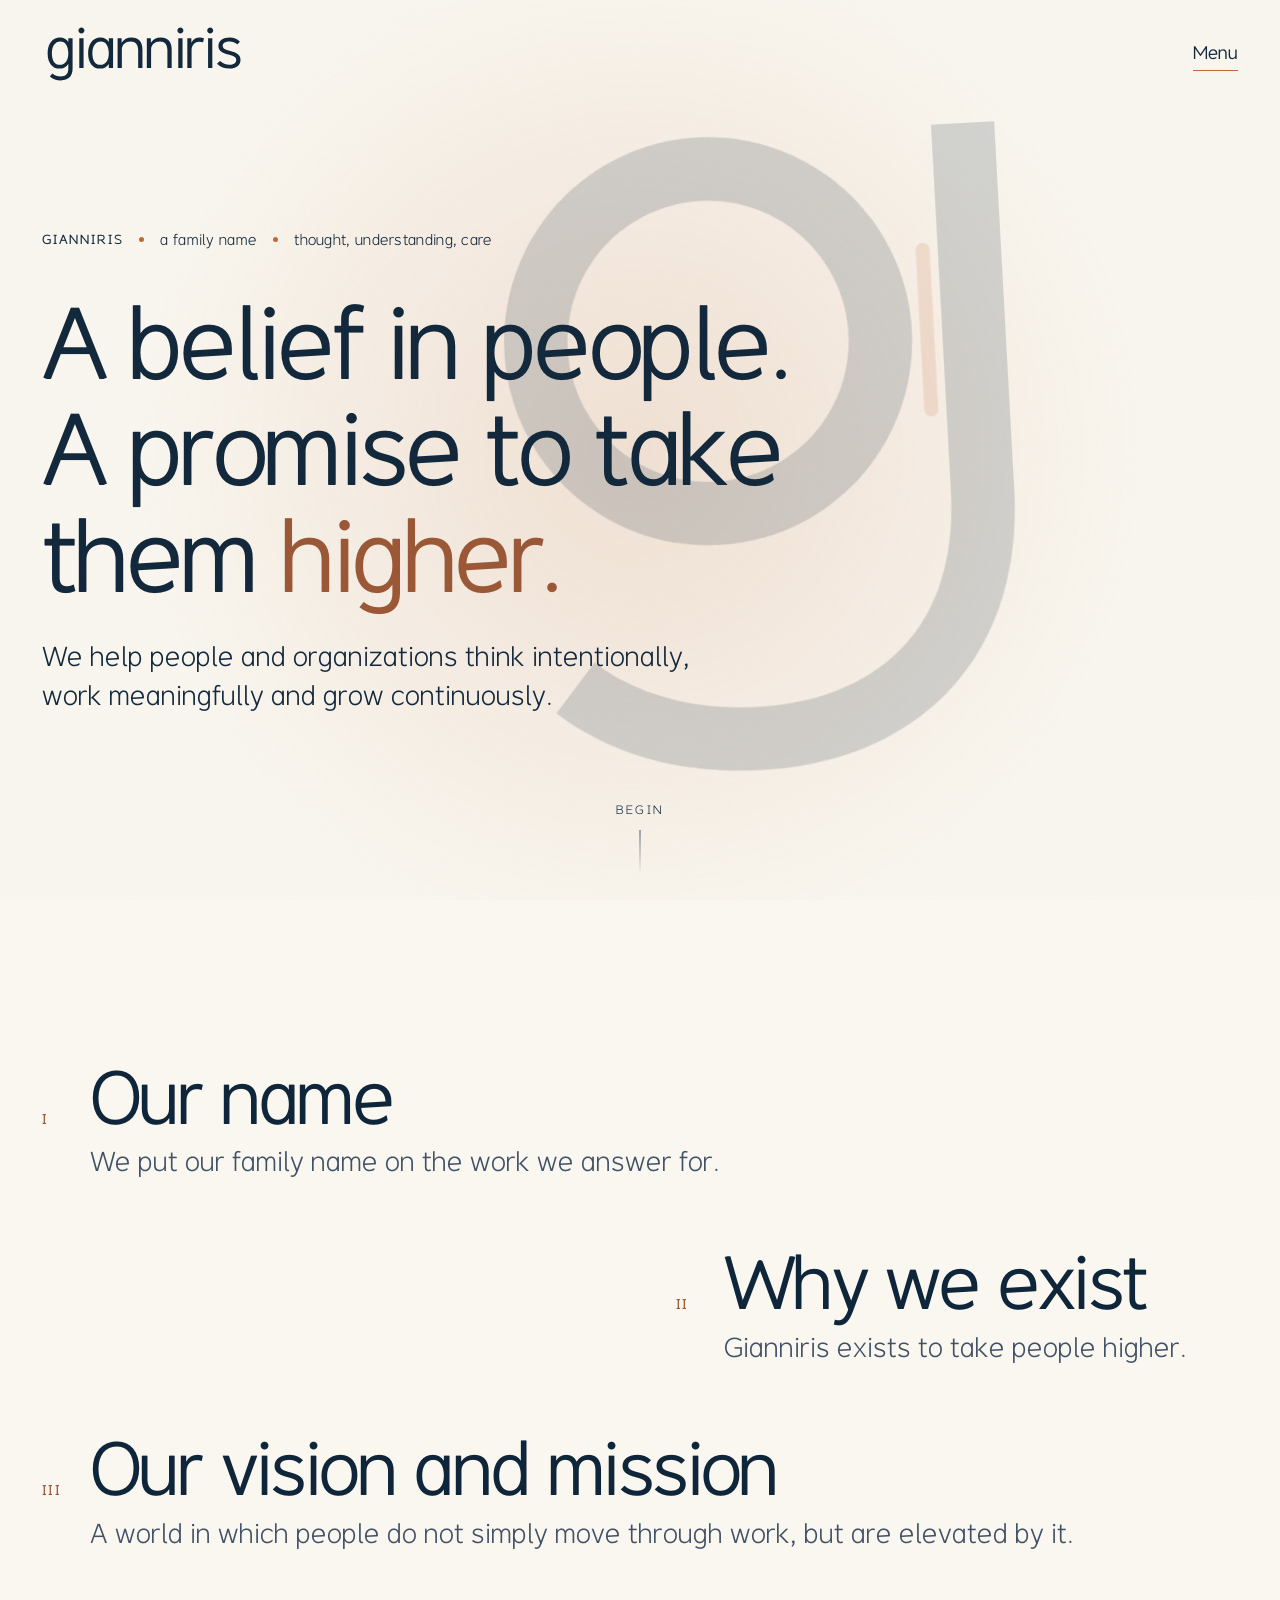
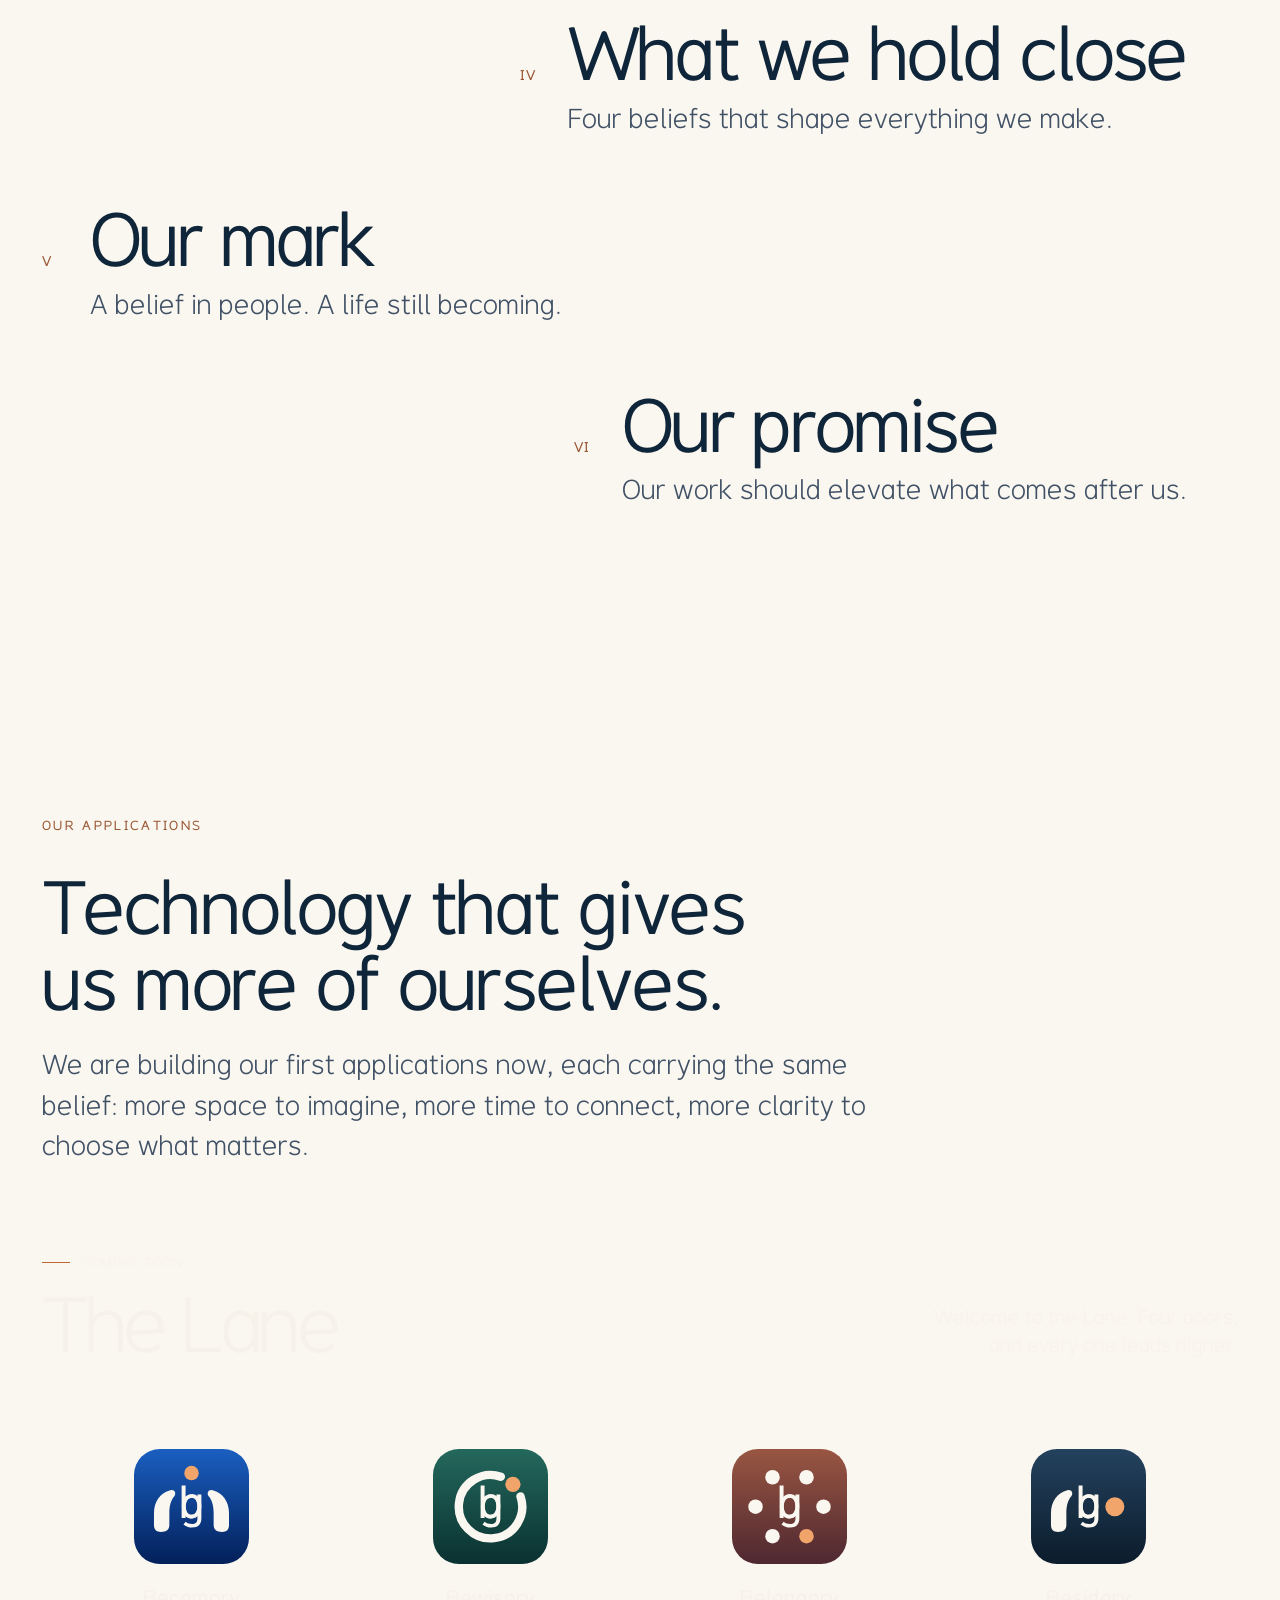
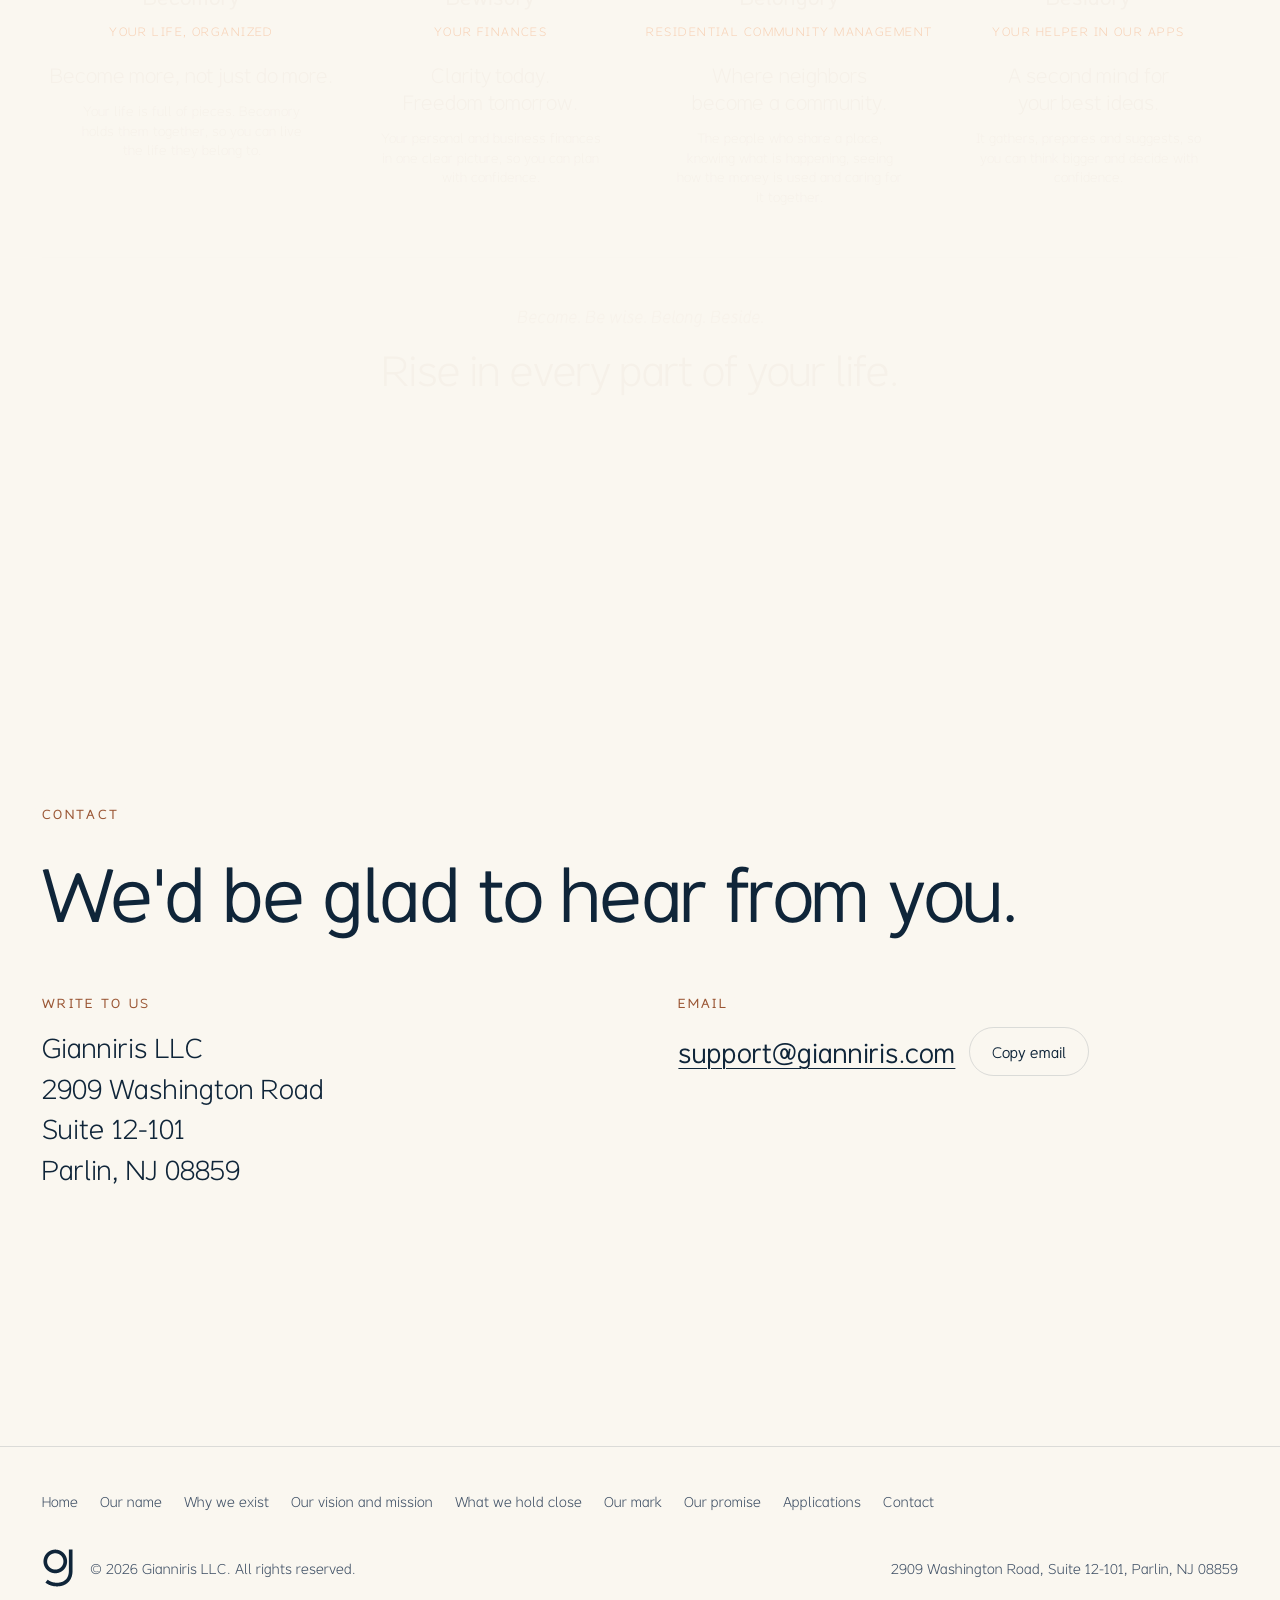
==== commit 48f65b38: "C-WEB-20261126-03 The Lane + palette tokens" ====
--- a/index.html
+++ b/index.html
@@ -40,14 +40,51 @@
       <p class="chapter" data-reveal>Our applications</p>
       <h2 class="big" data-reveal style="--d:1;max-width:13em">Technology that gives us more of ourselves.</h2>
       <p class="lead apps-lead" data-reveal style="--d:2">We are building our first applications now, each carrying the same belief: more space to imagine, more time to connect, more clarity to choose what matters.</p>
-      <div class="soon">
-        <div class="slot" aria-hidden="true"><span></span></div>
-        <div>
-          <p class="label">Coming soon</p>
-          <p class="soon-big">Applications for the way people learn, work, live and look after one another.</p>
-          <p class="soon-small">When they are ready, you will find them here.</p>
-        </div>
-      </div>
+      <div class="apps"><div class="lane-section">
+  <div class="lane-heading">
+    <div class="lane-title-group">
+      <p class="lane-status">Coming soon</p>
+      <h3 class="lane-title">The Lane</h3>
+    </div>
+    <p class="lane-intro">Welcome to the Lane. Four doors, and every one leads higher.</p>
+  </div>
+
+  <ul class="lane-apps" role="list">
+    <li class="lane-app">
+      <img class="lane-icon" src="[data-uri]" alt="" width="512" height="512">
+      <span class="lane-name">Becomory</span>
+      <span class="lane-what">Your life, organized</span>
+      <span class="lane-desc">Become more, not just do more.</span>
+      <span class="lane-does">Your life is full of pieces. Becomory holds them together, so you can live the life they belong to.</span>
+    </li>
+    <li class="lane-app">
+      <img class="lane-icon" src="[data-uri]" alt="" width="512" height="512">
+      <span class="lane-name">Bewisory</span>
+      <span class="lane-what">Your finances</span>
+      <span class="lane-desc">Clarity today. Freedom tomorrow.</span>
+      <span class="lane-does">Your personal and business finances in one clear picture, so you can plan with confidence.</span>
+    </li>
+    <li class="lane-app">
+      <img class="lane-icon" src="[data-uri]" alt="" width="512" height="512">
+      <span class="lane-name">Belongory</span>
+      <span class="lane-what">Residential community management</span>
+      <span class="lane-desc">Where neighbors become a community.</span>
+      <span class="lane-does">The people who share a place, knowing what is happening, seeing how the money is used and caring for it together.</span>
+    </li>
+    <li class="lane-app">
+      <img class="lane-icon" src="[data-uri]" alt="" width="512" height="512">
+      <span class="lane-name">Besidory</span>
+      <span class="lane-what">Your helper in our apps</span>
+      <span class="lane-desc">A second mind for your best ideas.</span>
+      <span class="lane-does">It gathers, prepares and suggests, so you can think bigger and decide with confidence.</span>
+    </li>
+  </ul>
+
+  <div class="lane-close">
+    <p class="lane-family">Become. Be wise. Belong. Beside.</p>
+    <p class="lane-statement">Rise in every part of your life.</p>
+  </div>
+</div></div>
     </div>
   </section>
   <section class="scene day2 full" id="contact" data-t="day">
--- a/site.css
+++ b/site.css
@@ -4,12 +4,12 @@
 @font-face{font-family:"Gianniris";src:url("/fonts/Gianniris-Semibold.otf") format("opentype");font-weight:600;font-style:normal;font-display:swap}
 @font-face{font-family:"Gianniris";src:url("/fonts/Gianniris-Italic.otf") format("opentype");font-weight:400;font-style:italic;font-display:swap}
 :root{
-  --ground:#FAF7F0;  --ground-2:#F1EBDF;  --card:#FFFDF8;  --ink:#0F2539;  --ink-2:#55667A;  --line:rgba(15,37,57,.13);
+  --ground:#FAF7F0;  --ground-2:#F1EBDF;  --card:#FFFDF8;  --ink:#0F2539;  --ink-2:#405166;  --line:rgba(15,37,57,.13);
   --copper:#C26633;  --copper-ink:#9A5634;
   --night:#0F2539;   --night-2:#0A1A29;   --night-ink:#FAF7F0; --night-sub:#B7C2CE; --night-line:rgba(250,247,240,.14);
   --glow:rgba(194,102,51,.30);  --shade:rgba(15,37,57,.35);
   --grain-op:.05;  --logo-op:.24;
-  --brand-navy:#0F2539; --brand-copper:#C26633; --logo-copper:#C26633; --plate:#FAF7F0; --plate-ink:#55667A;
+  --brand-navy:#0F2539; --brand-copper:#C26633; --logo-copper:#C26633; --plate:#FAF7F0; --plate-ink:#405166;
   --ff:"Gianniris","Avenir Next","Avenir","Nunito Sans",system-ui,-apple-system,sans-serif;
   --ease:cubic-bezier(.16,1,.3,1);
   --t-body:clamp(17px,.45vw + 15px,20px);
@@ -21,7 +21,7 @@
   color-scheme:light;
 }
 :root[data-mode="dark"]{
-  --ground:#000000;  --ground-2:#0E1013;  --card:#0B0D10;  --ink:#F3EEE4;  --ink-2:#A3ABB6;  --line:rgba(243,238,228,.13);
+  --ground:#000000;  --ground-2:#0E1013;  --card:#0B0D10;  --ink:#F3EEE4;  --ink-2:#B2BAC4;  --line:rgba(243,238,228,.13);
   --copper:#D2733C;  --copper-ink:#E3A17B;
   --night:#0C1825;   --night-2:#08121C;   --night-ink:#F3EEE4; --night-sub:#9AA6B3; --night-line:rgba(243,238,228,.12);
   --glow:rgba(210,115,60,.26);  --shade:rgba(0,0,0,.9);
@@ -342,5 +342,11 @@
 
 #world .spk{stroke:var(--copper);opacity:.9}
 
+footer svg{height:40px!important;width:auto} footer .row{gap:16px}
+
+.founder{grid-column:-2;margin-top:6px;font-size:15px;letter-spacing:.04em;color:var(--ink-2)}
+
+.apps{display:block;margin:0;padding:0;border:0}.apps .lane-section .lane-what{margin-top:-.4rem;font-size:.75rem;letter-spacing:.12em;text-transform:uppercase;color:#F7D3B8}@media (max-width:760px){.apps .lane-section .lane-what{font-size:.6875rem;letter-spacing:.08em;line-height:1.6;text-wrap:balance;margin-top:-.25rem}}@media (max-width:560px){.apps .lane-section .lane-apps{grid-template-columns:1fr!important;row-gap:2.75rem}.apps .lane-section .lane-desc,.apps .lane-section .lane-does{max-width:22em}}.apps .lane-section .lane-name{font-weight:600;letter-spacing:.005em}.apps .lane-section .lane-intro{max-width:17em;text-align:right;text-wrap:balance}@media (max-width:36rem){.apps .lane-section .lane-intro{text-align:left}}.lane-section .lane-does{max-width:17em;margin-top:-.35rem;color:var(--lane-ivory);opacity:.85;font-size:clamp(.8125rem,1.05vw,.9375rem);line-height:1.45}.lane-section .lane-desc{max-width:14em;color:var(--lane-ivory)!important;font-size:clamp(1.0625rem,1.6vw,1.375rem);line-height:1.3;letter-spacing:-.005em;text-wrap:balance}@media (max-width:760px){.apps .lane-section .lane-apps{grid-template-columns:1fr 1fr;row-gap:2.25rem;column-gap:.75rem}.apps .lane-section .lane-icon{inline-size:4.5rem}.apps .lane-section .lane-name{font-size:1.125rem}}.lane-section .lane-icon{border-radius:22.5%}.lane-section {   /* The enclosing night scene sets the ground in both site modes. */   --lane-ivory: #f6f1e9;   --lane-muted: color-mix(in srgb, var(--lane-ivory) 78%, transparent);   --lane-rule: color-mix(in srgb, var(--lane-ivory) 24%, transparent);   --lane-band: color-mix(in srgb, var(--lane-ivory) 4%, transparent);   --lane-accent: var(--copper, #d2733c);    margin-block-start: clamp(3rem, 7vw, 6.5rem);   color: var(--lane-ivory); }  .lane-section :where(p, h3, ul) {   margin: 0; }  .lane-section .lane-heading {   display: flex;   flex-wrap: wrap;   align-items: last baseline;   justify-content: space-between;   gap: 0.625rem 2rem;   margin-block-end: clamp(1.5rem, 3vw, 2.5rem); }  .lane-section .lane-title-group {   display: grid;   gap: 0.625rem; }  .lane-section .lane-status {   display: flex;   align-items: center;   gap: 0.75rem;   color: var(--lane-muted);   font-size: 0.75rem;   line-height: 1.4;   letter-spacing: 0.14em;   text-transform: uppercase; }  .lane-section .lane-status::before {   content: "";   inline-size: 1.75rem;   block-size: 1px;   background: var(--lane-accent); }  .lane-section .lane-title {   color: inherit;   font-size: clamp(2.75rem, 6vw, 5.25rem);   font-weight: 400;   line-height: 1;   letter-spacing: -0.045em; }  .lane-section .lane-intro {   color: var(--lane-muted);   font-size: clamp(1rem, 1.55vw, 1.375rem);   line-height: 1.4; }  .lane-section .lane-apps {   display: grid;   grid-template-columns: repeat(4, minmax(0, 1fr));   padding: clamp(1.25rem, 4vw, 3.5rem) 0;   border-block: 1px solid var(--lane-rule);   background: var(--lane-band);   list-style: none; }  .lane-section .lane-app {   display: grid;   justify-items: center;   align-content: start;   gap: clamp(0.625rem, 1.5vw, 1.25rem);   min-inline-size: 0;   padding-inline: 0.125rem;   text-align: center; }  .lane-section .lane-icon {   display: block;   inline-size: min(74%, clamp(3rem, 9vw, 7.5rem));   block-size: auto;   aspect-ratio: 1; }  .lane-section .lane-name {   font-size: clamp(0.8125rem, 1.65vw, 1.4375rem);   line-height: 1.25;   overflow-wrap: anywhere; }  .lane-section .lane-close {   display: grid;   justify-items: center;   gap: clamp(0.625rem, 1.25vw, 1rem);   margin-block-start: clamp(1.625rem, 3.5vw, 3rem);   text-align: center; }  .lane-section .lane-family {   color: var(--lane-muted);   font-size: clamp(0.9375rem, 1.35vw, 1.125rem);   line-height: 1.45;   font-style: italic; }  .lane-section .lane-statement {   max-inline-size: 34ch;   color: inherit;   font-size: clamp(1.5rem, 3.25vw, 2.875rem);   line-height: 1.16;   letter-spacing: -0.025em;   text-wrap: balance; }  @media (max-width: 36rem) {   .lane-section .lane-heading {     flex-direction: column;     align-items: flex-start;   }    .lane-section .lane-statement {     max-inline-size: 26ch;   } }
+
 /* gianniris-live-fixes */
 .bigl a{transition:transform .5s var(--ease)!important}.wordmark .i{transition:none!important}
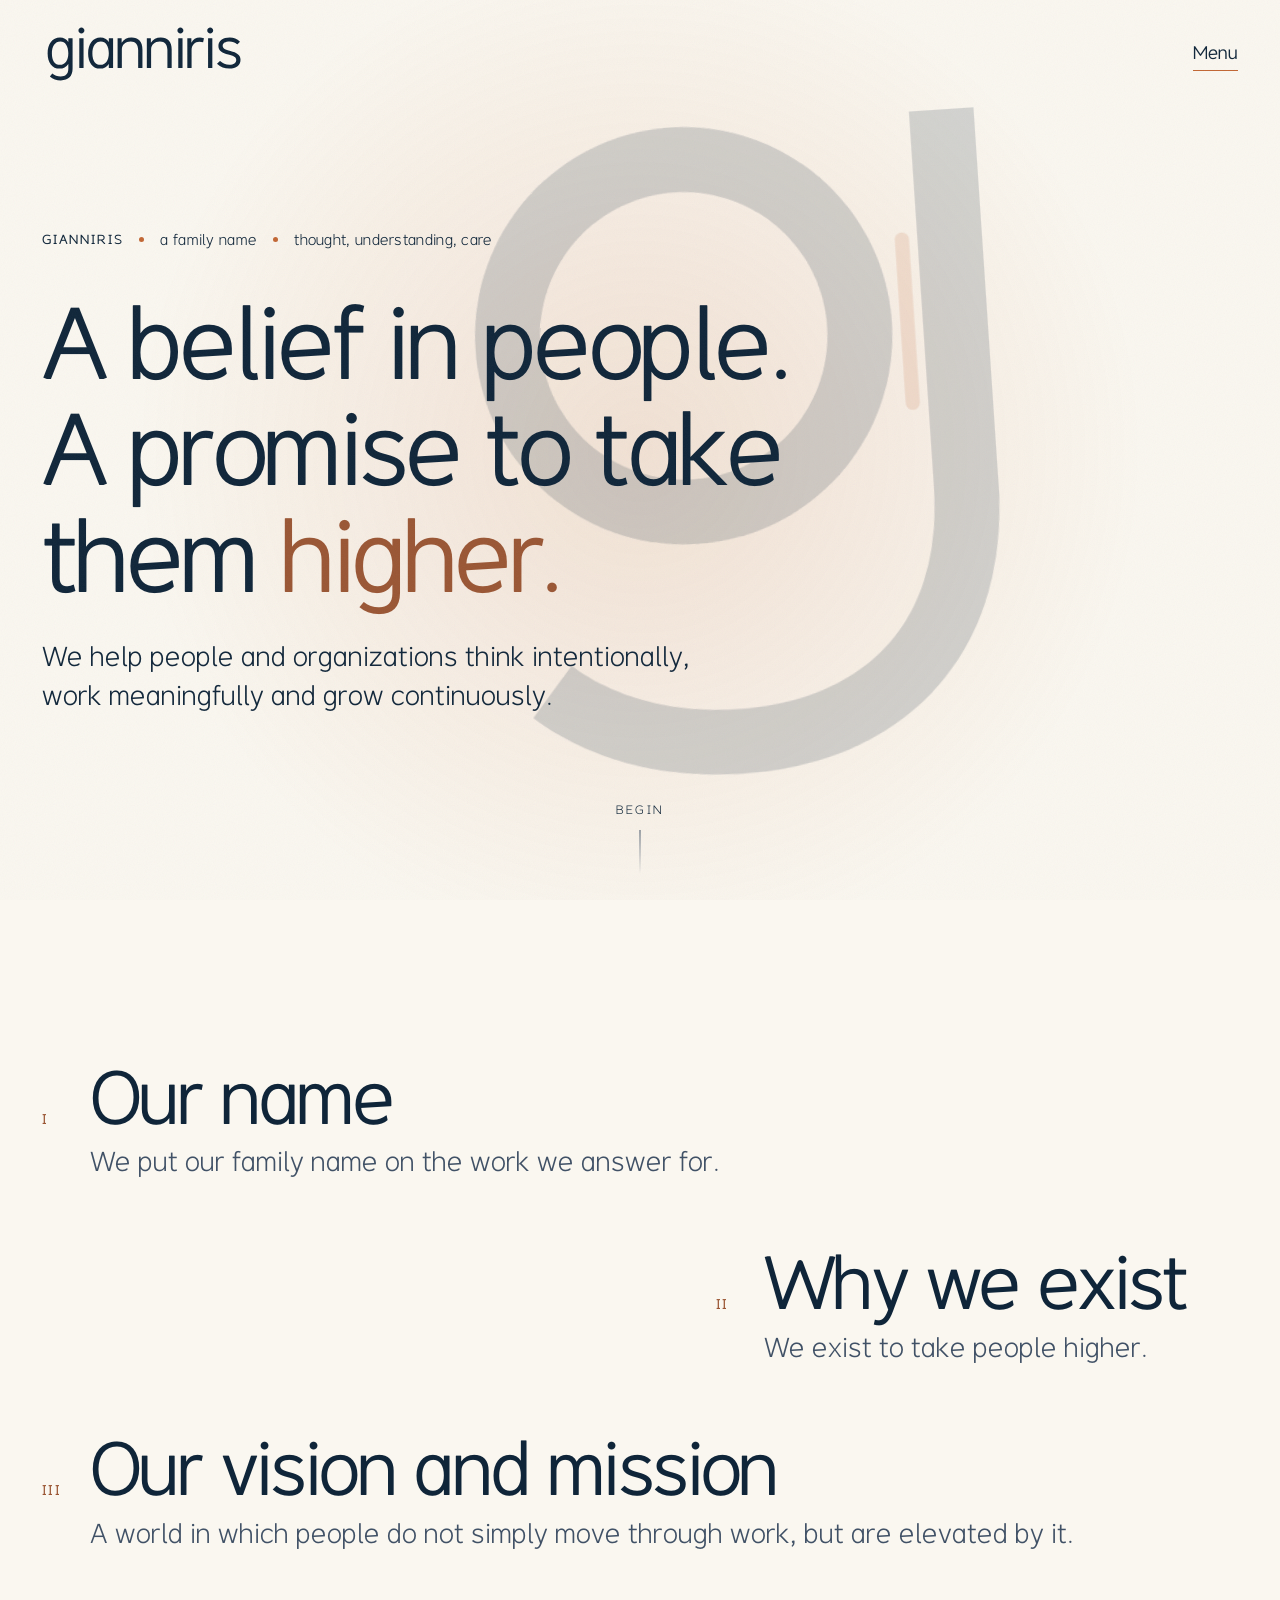
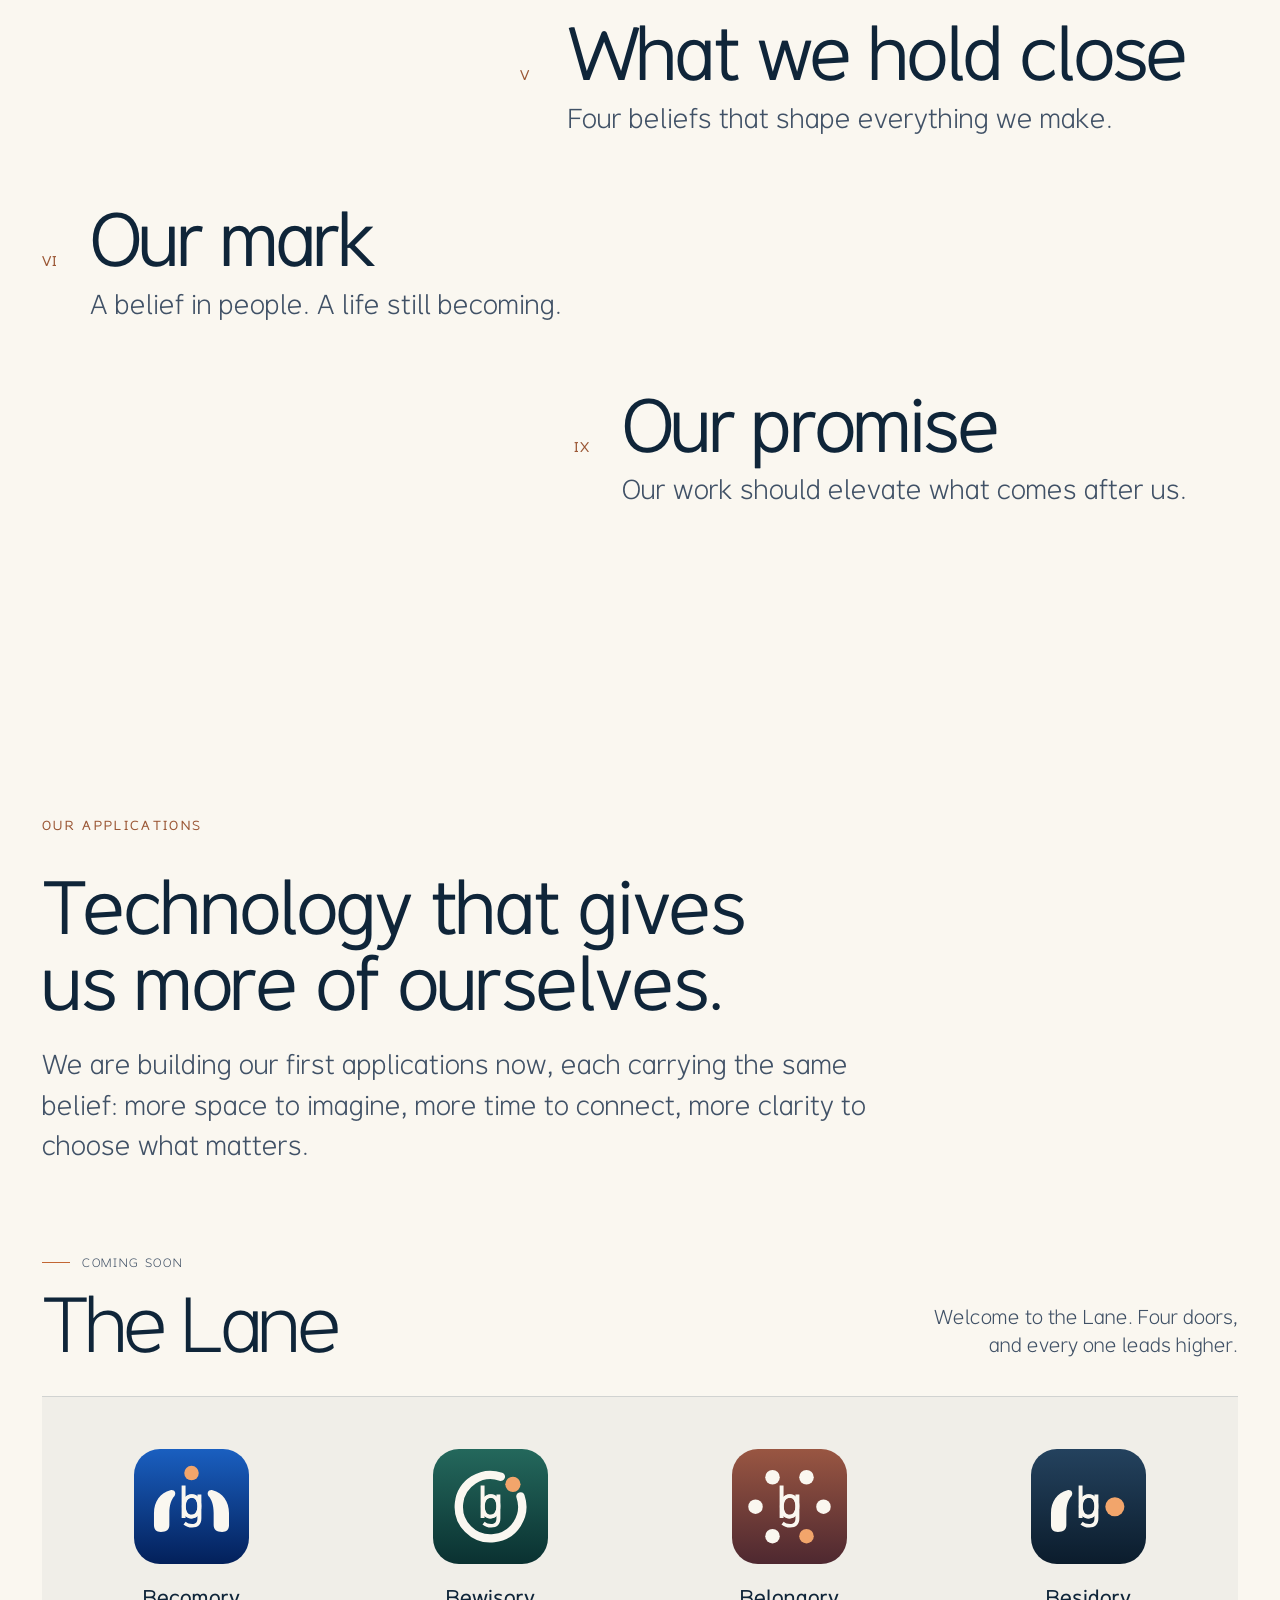
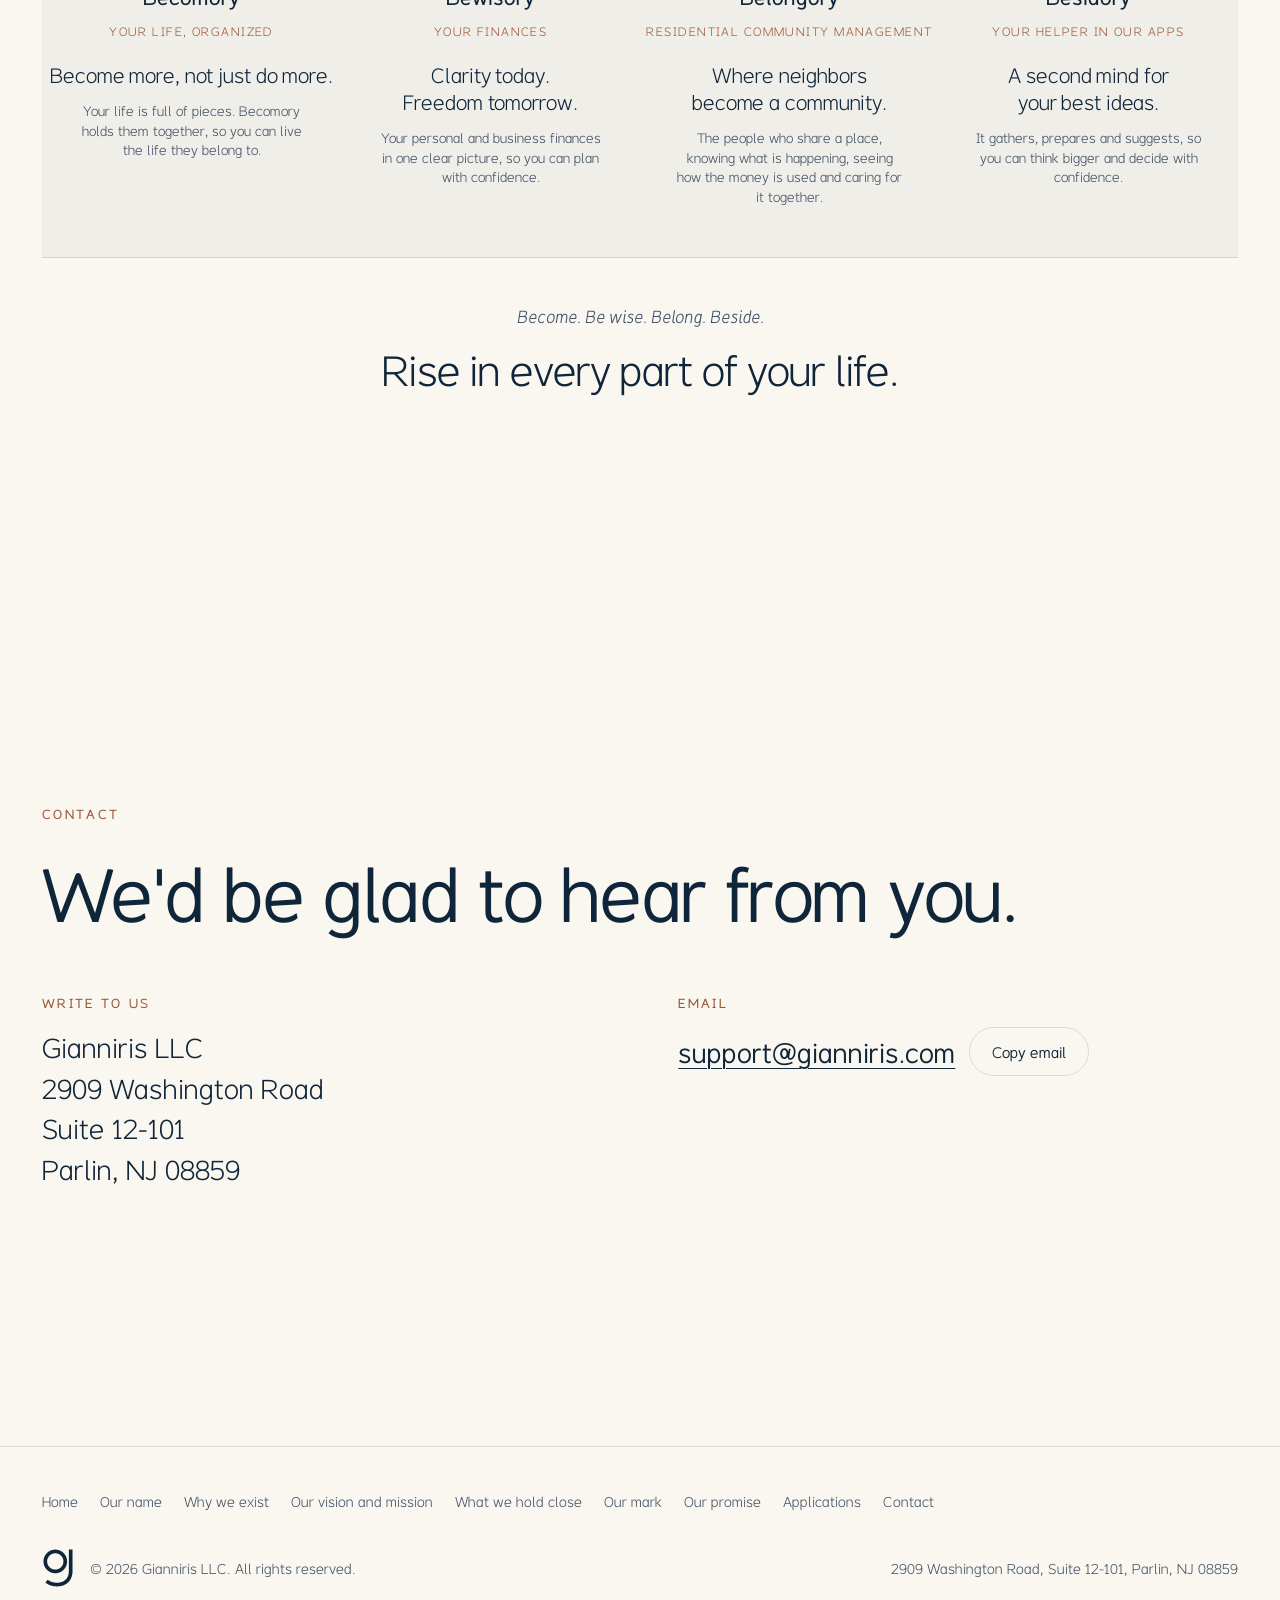
==== commit 5a5af6db: "C-WEB-20261126-04 Why wording, promise link, chapter order, Lane light tone" ====
--- a/index.html
+++ b/index.html
@@ -15,7 +15,7 @@
 <body class="p-home" data-page="home">
 <div id="world" aria-hidden="true"><div class="halo"></div><div class="art" id="wart"><svg class="f" id="wa" viewBox="0 0 340 280"><path d="M226.9 98.0 L226.9 97.5 L226.9 97.1 L226.9 96.6 L226.9 96.2 L226.8 95.7 L226.8 95.3 L226.8 94.8 L226.8 94.3 L226.7 93.9 L226.7 93.4 L226.7 93.0 L226.6 92.5 L226.6 92.1 L226.6 91.6 L226.5 91.2 L226.5 90.7 L226.4 90.3 L226.4 89.8 L226.3 89.4 L226.2 88.9 L226.2 88.5 L226.1 88.0 L226.0 87.6 L226.0 87.1 L225.9 86.7 L225.8 86.2 L225.7 85.8 L225.7 85.4 L225.6 84.9 L225.5 84.5 L225.4 84.0 L225.3 83.6 L225.2 83.1 L225.1 82.7 L225.0 82.2 L224.9 81.8 L224.8 81.4 L224.7 80.9 L224.6 80.5 L224.5 80.0 L224.4 79.6 L224.2 79.2 L224.1 78.7 L224.0 78.3 L223.9 77.9 L223.7 77.4 L223.6 77.0 L223.5 76.6 L223.3 76.1 L223.2 75.7 L223.0 75.3 L222.9 74.8 L222.7 74.4 L222.6 74.0 L222.4 73.6 L222.3 73.1 L222.1 72.7 L222.0 72.3 L221.8 71.9 L221.6 71.4 L221.5 71.0 L221.3 70.6 L221.1 70.2 L220.9 69.8 L220.8 69.4 L220.6 68.9 L220.4 68.5 L220.2 68.1 L220.0 67.7 L219.8 67.3 L219.6 66.9 L219.4 66.5 L219.2 66.1 L219.0 65.7 L218.8 65.3 L218.6 64.9 L218.4 64.5 L218.2 64.1 L218.0 63.7 L217.8 63.3 L217.5 62.9 L217.3 62.5 L217.1 62.1 L216.9 61.7 L216.6 61.3 L216.4 60.9 L216.2 60.5 L215.9 60.1 L215.7 59.7 L215.5 59.4 L215.2 59.0 L215.0 58.6 L214.7 58.2 L214.5 57.8 L214.2 57.5 L214.0 57.1 L213.7 56.7 L213.4 56.3 L213.2 56.0 L212.9 55.6 L212.6 55.2 L212.4 54.9 L212.1 54.5 L211.8 54.1 L211.6 53.8 L211.3 53.4 L211.0 53.1 L210.7 52.7 L210.4 52.4 L210.1 52.0 L209.9 51.7 L209.6 51.3 L209.3 51.0 L209.0 50.6 L208.7 50.3 L208.4 49.9 L208.1 49.6 L207.8 49.3 L207.5 48.9 L207.2 48.6 L206.9 48.3 L206.5 47.9 L206.2 47.6 L205.9 47.3 L205.6 47.0 L205.3 46.6 L205.0 46.3 L204.6 46.0 L204.3 45.7 L204.0 45.4 L203.6 45.1 L203.3 44.8 L203.0 44.4 L202.6 44.1 L202.3 43.8 L202.0 43.5 L201.6 43.2 L201.3 42.9 L200.9 42.6 L200.6 42.3 L200.3 42.1 L199.9 41.8 L199.6 41.5 L199.2 41.2 L198.8 40.9 L198.5 40.6 L198.1 40.4 L197.8 40.1 L197.4 39.8 L197.0 39.5 L196.7 39.3 L196.3 39.0 L195.9 38.7 L195.6 38.5 L195.2 38.2 L194.8 38.0 L194.5 37.7 L194.1 37.5 L193.7 37.2 L193.3 37.0 L192.9 36.7 L192.6 36.5 L192.2 36.2 L191.8 36.0 L191.4 35.7 L191.0 35.5 L190.6 35.3 L190.2 35.0 L189.8 34.8 L189.4 34.6 L189.1 34.4 L188.7 34.2 L188.3 33.9 L187.9 33.7 L187.5 33.5 L187.1 33.3 L186.7 33.1 L186.3 32.9 L185.8 32.7 L185.4 32.5 L185.0 32.3 L184.6 32.1 L184.2 31.9 L183.8 31.7 L183.4 31.5 L183.0 31.3 L182.6 31.2 L182.1 31.0 L181.7 30.8 L181.3 30.6 L180.9 30.5 L180.5 30.3 L180.0 30.1 L179.6 30.0 L179.2 29.8 L178.8 29.6 L178.4 29.5 L177.9 29.3 L177.5 29.2 L177.1 29.0 L176.6 28.9 L176.2 28.7 L175.8 28.6 L175.3 28.4 L174.9 28.3 L174.5 28.2 L174.0 28.1 L173.6 27.9 L173.2 27.8 L172.7 27.7 L172.3 27.6 L171.9 27.4 L171.4 27.3 L171.0 27.2 L170.5 27.1 L170.1 27.0 L169.7 26.9 L169.2 26.8 L168.8 26.7 L168.3 26.6 L167.9 26.5 L167.4 26.4 L167.0 26.3 L166.6 26.2 L166.1 26.2 L165.7 26.1 L165.2 26.0 L164.8 25.9 L164.3 25.9 L163.9 25.8 L163.4 25.7 L163.0 25.7 L162.5 25.6 L162.1 25.6 L161.6 25.5 L161.2 25.5 L160.7 25.4 L160.3 25.4 L159.8 25.3 L159.4 25.3 L158.9 25.2 L158.5 25.2 L158.0 25.2 L157.6 25.1 L157.1 25.1 L156.7 25.1 L156.2 25.1 L155.8 25.1 L155.3 25.0 L154.8 25.0 L154.4 25.0 L153.9 25.0 L153.5 25.0 L153.0 25.0 L152.6 25.0 L152.1 25.0 L151.7 25.0 L151.2 25.0 L150.8 25.0 L150.3 25.1 L149.9 25.1 L149.4 25.1 L149.0 25.1 L148.5 25.1 L148.1 25.2 L147.6 25.2 L147.1 25.2 L146.7 25.3 L146.2 25.3 L145.8 25.4 L145.3 25.4 L144.9 25.5 L144.4 25.5 L144.0 25.6 L143.5 25.6 L143.1 25.7 L142.6 25.7 L142.2 25.8 L141.7 25.9 L141.3 25.9 L140.9 26.0 L140.4 26.1 L140.0 26.2 L139.5 26.2 L139.1 26.3 L138.6 26.4 L138.2 26.5 L137.7 26.6 L137.3 26.7 L136.8 26.8 L136.4 26.9 L136.0 27.0 L135.5 27.1 L135.1 27.2 L134.6 27.3 L134.2 27.4 L133.8 27.6 L133.3 27.7 L132.9 27.8 L132.5 27.9 L132.0 28.1 L131.6 28.2 L131.2 28.3 L130.7 28.4 L130.3 28.6 L129.9 28.7 L129.4 28.9 L129.0 29.0 L128.6 29.2 L128.1 29.3 L127.7 29.5 L127.3 29.6 L126.9 29.8 L126.4 30.0 L126.0 30.1 L125.6 30.3 L125.2 30.5 L124.8 30.6 L124.3 30.8 L123.9 31.0 L123.5 31.2 L123.1 31.3 L122.7 31.5 L122.3 31.7 L121.9 31.9 L121.4 32.1 L121.0 32.3 L120.6 32.5 L120.2 32.7 L119.8 32.9 L119.4 33.1 L119.0 33.3 L118.6 33.5 L118.2 33.7 L117.8 33.9 L117.4 34.2 L117.0 34.4 L116.6 34.6 L116.2 34.8 L115.8 35.0 L115.4 35.3 L115.1 35.5 L114.7 35.7 L114.3 36.0 L113.9 36.2 L113.5 36.5 L113.1 36.7 L112.7 37.0 L112.4 37.2 L112.0 37.5 L111.6 37.7 L111.2 38.0 L110.9 38.2 L110.5 38.5 L110.1 38.7 L109.8 39.0 L109.4 39.3 L109.0 39.5 L108.7 39.8 L108.3 40.1 L107.9 40.4 L107.6 40.6 L107.2 40.9 L106.9 41.2 L106.5 41.5 L106.2 41.8 L105.8 42.1 L105.5 42.3 L105.1 42.6 L104.8 42.9 L104.4 43.2 L104.1 43.5 L103.8 43.8 L103.4 44.1 L103.1 44.4 L102.8 44.8 L102.4 45.1 L102.1 45.4 L101.8 45.7 L101.4 46.0 L101.1 46.3 L100.8 46.6 L100.5 47.0 L100.2 47.3 L99.8 47.6 L99.5 47.9 L99.2 48.3 L98.9 48.6 L98.6 48.9 L98.3 49.3 L98.0 49.6 L97.7 49.9 L97.4 50.3 L97.1 50.6 L96.8 51.0 L96.5 51.3 L96.2 51.7 L95.9 52.0 L95.6 52.4 L95.4 52.7 L95.1 53.1 L94.8 53.4 L94.5 53.8 L94.2 54.1 L94.0 54.5 L93.7 54.9 L93.4 55.2 L93.2 55.6 L92.9 56.0 L92.6 56.3 L92.4 56.7 L92.1 57.1 L91.9 57.5 L91.6 57.8 L91.4 58.2 L91.1 58.6 L90.9 59.0 L90.6 59.4 L90.4 59.7 L90.1 60.1 L89.9 60.5 L89.7 60.9 L89.4 61.3 L89.2 61.7 L89.0 62.1 L88.8 62.5 L88.5 62.9 L88.3 63.3 L88.1 63.7 L87.9 64.1 L87.7 64.5 L87.5 64.9 L87.3 65.3 L87.0 65.7 L86.8 66.1 L86.6 66.5 L86.4 66.9 L86.3 67.3 L86.1 67.7 L85.9 68.1 L85.7 68.5 L85.5 68.9 L85.3 69.4 L85.1 69.8 L85.0 70.2 L84.8 70.6 L84.6 71.0 L84.4 71.4 L84.3 71.9 L84.1 72.3 L83.9 72.7 L83.8 73.1 L83.6 73.6 L83.5 74.0 L83.3 74.4 L83.2 74.8 L83.0 75.3 L82.9 75.7 L82.7 76.1 L82.6 76.6 L82.5 77.0 L82.3 77.4 L82.2 77.9 L82.1 78.3 L82.0 78.7 L81.8 79.2 L81.7 79.6 L81.6 80.0 L81.5 80.5 L81.4 80.9 L81.3 81.4 L81.2 81.8 L81.1 82.2 L81.0 82.7 L80.9 83.1 L80.8 83.6 L80.7 84.0 L80.6 84.5 L80.5 84.9 L80.4 85.4 L80.3 85.8 L80.2 86.2 L80.2 86.7 L80.1 87.1 L80.0 87.6 L80.0 88.0 L79.9 88.5 L79.8 88.9 L79.8 89.4 L79.7 89.8 L79.7 90.3 L79.6 90.7 L79.6 91.2 L79.5 91.6 L79.5 92.1 L79.4 92.5 L79.4 93.0 L79.4 93.4 L79.3 93.9 L79.3 94.3 L79.3 94.8 L79.2 95.3 L79.2 95.7 L79.2 96.2 L79.2 96.6 L79.2 97.1 L79.2 97.5 L79.2 98.0 L79.2 98.4 L79.2 98.9 L79.2 99.3 L79.2 99.8 L79.2 100.2 L79.2 100.7 L79.2 101.1 L79.2 101.6 L79.2 102.0 L79.2 102.5 L79.3 103.0 L79.3 103.4 L79.3 103.9 L79.4 104.3 L79.4 104.8 L79.4 105.2 L79.5 105.7 L79.5 106.1 L79.6 106.6 L79.6 107.0 L79.7 107.5 L79.7 107.9 L79.8 108.4 L79.8 108.8 L79.9 109.3 L80.0 109.7 L80.0 110.2 L80.1 110.6 L80.2 111.1 L80.2 111.5 L80.3 112.0 L80.4 112.4 L80.5 112.8 L80.6 113.3 L80.7 113.7 L80.8 114.2 L80.9 114.6 L81.0 115.1 L81.1 115.5 L81.2 115.9 L81.3 116.4 L81.4 116.8 L81.5 117.3 L81.6 117.7 L81.7 118.1 L81.8 118.6 L82.0 119.0 L82.1 119.5 L82.2 119.9 L82.3 120.3 L82.5 120.8 L82.6 121.2 L82.7 121.6 L82.9 122.0 L83.0 122.5 L83.2 122.9 L83.3 123.3 L83.5 123.8 L83.6 124.2 L83.8 124.6 L83.9 125.0 L84.1 125.5 L84.3 125.9 L84.4 126.3 L84.6 126.7 L84.8 127.1 L85.0 127.6 L85.1 128.0 L85.3 128.4 L85.5 128.8 L85.7 129.2 L85.9 129.6 L86.1 130.1 L86.3 130.5 L86.4 130.9 L86.6 131.3 L86.8 131.7 L87.0 132.1 L87.3 132.5 L87.5 132.9 L87.7 133.3 L87.9 133.7 L88.1 134.1 L88.3 134.5 L88.5 134.9 L88.8 135.3 L89.0 135.7 L89.2 136.1 L89.4 136.5 L89.7 136.9 L89.9 137.2 L90.1 137.6 L90.4 138.0 L90.6 138.4 L90.9 138.8 L91.1 139.2 L91.4 139.5 L91.6 139.9 L91.9 140.3 L92.1 140.7 L92.4 141.0 L92.6 141.4 L92.9 141.8 L93.2 142.2 L93.4 142.5 L93.7 142.9 L94.0 143.2 L94.2 143.6 L94.5 144.0 L94.8 144.3 L95.1 144.7 L95.4 145.0 L95.6 145.4 L95.9 145.7 L96.2 146.1 L96.5 146.4 L96.8 146.8 L97.1 147.1 L97.4 147.5 L97.7 147.8 L98.0 148.2 L98.3 148.5 L98.6 148.8 L98.9 149.2 L99.2 149.5 L99.5 149.8 L99.8 150.1 L100.2 150.5 L100.5 150.8 L100.8 151.1 L101.1 151.4 L101.4 151.8 L101.8 152.1 L102.1 152.4 L102.4 152.7 L102.8 153.0 L103.1 153.3 L103.4 153.6 L103.8 153.9 L104.1 154.2 L104.4 154.5 L104.8 154.8 L105.1 155.1 L105.5 155.4 L105.8 155.7 L106.2 156.0 L106.5 156.3 L106.9 156.6 L107.2 156.8 L107.6 157.1 L107.9 157.4 L108.3 157.7 L108.7 157.9 L109.0 158.2 L109.4 158.5 L109.8 158.7 L110.1 159.0 L110.5 159.3 L110.9 159.5 L111.2 159.8 L111.6 160.0 L112.0 160.3 L112.4 160.6 L112.7 160.8 L113.1 161.0 L113.5 161.3 L113.9 161.5 L114.3 161.8 L114.7 162.0 L115.1 162.2 L115.4 162.5 L115.8 162.7 L116.2 162.9 L116.6 163.2 L117.0 163.4 L117.4 163.6 L117.8 163.8 L118.2 164.0 L118.6 164.2 L119.0 164.5 L119.4 164.7 L119.8 164.9 L120.2 165.1 L120.6 165.3 L121.0 165.5 L121.4 165.7 L121.9 165.9 L122.3 166.0 L122.7 166.2 L123.1 166.4 L123.5 166.6 L123.9 166.8 L124.3 167.0 L124.8 167.1 L125.2 167.3 L125.6 167.5 L126.0 167.6 L126.4 167.8 L126.9 168.0 L127.3 168.1 L127.7 168.3 L128.1 168.4 L128.6 168.6 L129.0 168.7 L129.4 168.9 L129.9 169.0 L130.3 169.2 L130.7 169.3 L131.2 169.4 L131.6 169.6 L132.0 169.7 L132.5 169.8 L132.9 170.0 L133.3 170.1 L133.8 170.2 L134.2 170.3 L134.6 170.4 L135.1 170.5 L135.5 170.6 L136.0 170.8 L136.4 170.9 L136.8 171.0 L137.3 171.1 L137.7 171.2 L138.2 171.2 L138.6 171.3 L139.1 171.4 L139.5 171.5 L140.0 171.6 L140.4 171.7 L140.9 171.7 L141.3 171.8 L141.7 171.9 L142.2 172.0 L142.6 172.0 L143.1 172.1 L143.5 172.1 L144.0 172.2 L144.4 172.3 L144.9 172.3 L145.3 172.4 L145.8 172.4 L146.2 172.4 L146.7 172.5 L147.1 172.5 L147.6 172.6 L148.1 172.6 L148.5 172.6 L149.0 172.6 L149.4 172.7 L149.9 172.7 L150.3 172.7 L150.8 172.7 L151.2 172.7 L151.7 172.7 L152.1 172.7 L152.6 172.8 L153.0 172.8 L153.5 172.8 L153.9 172.7 L154.4 172.7 L154.8 172.7 L155.3 172.7 L155.8 172.7 L156.2 172.7 L156.7 172.7 L157.1 172.6 L157.6 172.6 L158.0 172.6 L158.5 172.6 L158.9 172.5 L159.4 172.5 L159.8 172.4 L160.3 172.4 L160.7 172.4 L161.2 172.3 L161.6 172.3 L162.1 172.2 L162.5 172.1 L163.0 172.1 L163.4 172.0 L163.9 172.0 L164.3 171.9 L164.8 171.8 L165.2 171.7 L165.7 171.7 L166.1 171.6 L166.6 171.5 L167.0 171.4 L167.4 171.3 L167.9 171.2 L168.3 171.2 L168.8 171.1 L169.2 171.0 L169.7 170.9 L170.1 170.8 L170.5 170.6 L171.0 170.5 L171.4 170.4 L171.9 170.3 L172.3 170.2 L172.7 170.1 L173.2 170.0 L173.6 169.8 L174.0 169.7 L174.5 169.6 L174.9 169.4 L175.3 169.3 L175.8 169.2 L176.2 169.0 L176.6 168.9 L177.1 168.7 L177.5 168.6 L177.9 168.4 L178.4 168.3 L178.8 168.1 L179.2 168.0 L179.6 167.8 L180.0 167.6 L180.5 167.5 L180.9 167.3 L181.3 167.1 L181.7 167.0 L182.1 166.8 L182.6 166.6 L183.0 166.4 L183.4 166.2 L183.8 166.0 L184.2 165.9 L184.6 165.7 L185.0 165.5 L185.4 165.3 L185.8 165.1 L186.3 164.9 L186.7 164.7 L187.1 164.5 L187.5 164.2 L187.9 164.0 L188.3 163.8 L188.7 163.6 L189.1 163.4 L189.4 163.2 L189.8 162.9 L190.2 162.7 L190.6 162.5 L191.0 162.2 L191.4 162.0 L191.8 161.8 L192.2 161.5 L192.6 161.3 L192.9 161.0 L193.3 160.8 L193.7 160.6 L194.1 160.3 L194.5 160.0 L194.8 159.8 L195.2 159.5 L195.6 159.3 L195.9 159.0 L196.3 158.7 L196.7 158.5 L197.0 158.2 L197.4 157.9 L197.8 157.7 L198.1 157.4 L198.5 157.1 L198.8 156.8 L199.2 156.6 L199.6 156.3 L199.9 156.0 L200.3 155.7 L200.6 155.4 L200.9 155.1 L201.3 154.8 L201.6 154.5 L202.0 154.2 L202.3 153.9 L202.6 153.6 L203.0 153.3 L203.3 153.0 L203.6 152.7 L204.0 152.4 L204.3 152.1 L204.6 151.8 L205.0 151.4 L205.3 151.1 L205.6 150.8 L205.9 150.5 L206.2 150.1 L206.5 149.8 L206.9 149.5 L207.2 149.2 L207.5 148.8 L207.8 148.5 L208.1 148.2 L208.4 147.8 L208.7 147.5 L209.0 147.1 L209.3 146.8 L209.6 146.4 L209.9 146.1 L210.1 145.7 L210.4 145.4 L210.7 145.0 L211.0 144.7 L211.3 144.3 L211.6 144.0 L211.8 143.6 L212.1 143.2 L212.4 142.9 L212.6 142.5 L212.9 142.2 L213.2 141.8 L213.4 141.4 L213.7 141.0 L214.0 140.7 L214.2 140.3 L214.5 139.9 L214.7 139.5 L215.0 139.2 L215.2 138.8 L215.5 138.4 L215.7 138.0 L215.9 137.6 L216.2 137.2 L216.4 136.9 L216.6 136.5 L216.9 136.1 L217.1 135.7 L217.3 135.3 L217.5 134.9 L217.8 134.5 L218.0 134.1 L218.2 133.7 L218.4 133.3 L218.6 132.9 L218.8 132.5 L219.0 132.1 L219.2 131.7 L219.4 131.3 L219.6 130.9 L219.8 130.5 L220.0 130.1 L220.2 129.6 L220.4 129.2 L220.6 128.8 L220.8 128.4 L220.9 128.0 L221.1 127.6 L221.3 127.1 L221.5 126.7 L221.6 126.3 L221.8 125.9 L222.0 125.5 L222.1 125.0 L222.3 124.6 L222.4 124.2 L222.6 123.8 L222.7 123.3 L222.9 122.9 L223.0 122.5 L223.2 122.0 L223.3 121.6 L223.5 121.2 L223.6 120.8 L223.7 120.3 L223.9 119.9 L224.0 119.5 L224.1 119.0 L224.2 118.6 L224.4 118.1 L224.5 117.7 L224.6 117.3 L224.7 116.8 L224.8 116.4 L224.9 115.9 L225.0 115.5 L225.1 115.1 L225.2 114.6 L225.3 114.2 L225.4 113.7 L225.5 113.3 L225.6 112.8 L225.7 112.4 L225.7 112.0 L225.8 111.5 L225.9 111.1 L226.0 110.6 L226.0 110.2 L226.1 109.7 L226.2 109.3 L226.2 108.8 L226.3 108.4 L226.4 107.9 L226.4 107.5 L226.5 107.0 L226.5 106.6 L226.6 106.1 L226.6 105.7 L226.6 105.2 L226.7 104.8 L226.7 104.3 L226.7 103.9 L226.8 103.4 L226.8 103.0 L226.8 102.5 L226.8 102.0 L226.9 101.6 L226.9 101.1 L226.9 100.7 L226.9 100.2 L226.9 99.8 L226.9 99.3 L226.9 98.9 L226.9 98.4ZM203.9 99.5 L203.9 99.8 L203.9 100.1 L203.9 100.4 L203.9 100.7 L203.9 101.1 L203.9 101.4 L203.9 101.7 L203.8 102.0 L203.8 102.3 L203.8 102.6 L203.8 102.9 L203.7 103.2 L203.7 103.6 L203.7 103.9 L203.7 104.2 L203.6 104.5 L203.6 104.8 L203.5 105.1 L203.5 105.4 L203.5 105.7 L203.4 106.0 L203.4 106.3 L203.3 106.7 L203.3 107.0 L203.2 107.3 L203.2 107.6 L203.1 107.9 L203.1 108.2 L203.0 108.5 L203.0 108.8 L202.9 109.1 L202.8 109.4 L202.8 109.7 L202.7 110.0 L202.6 110.3 L202.6 110.6 L202.5 110.9 L202.4 111.2 L202.3 111.5 L202.2 111.8 L202.2 112.1 L202.1 112.4 L202.0 112.8 L201.9 113.1 L201.8 113.4 L201.7 113.6 L201.6 113.9 L201.6 114.2 L201.5 114.5 L201.4 114.8 L201.3 115.1 L201.2 115.4 L201.1 115.7 L201.0 116.0 L200.8 116.3 L200.7 116.6 L200.6 116.9 L200.5 117.2 L200.4 117.5 L200.3 117.8 L200.2 118.1 L200.1 118.4 L199.9 118.6 L199.8 118.9 L199.7 119.2 L199.6 119.5 L199.4 119.8 L199.3 120.1 L199.2 120.4 L199.0 120.6 L198.9 120.9 L198.8 121.2 L198.6 121.5 L198.5 121.8 L198.4 122.0 L198.2 122.3 L198.1 122.6 L197.9 122.9 L197.8 123.1 L197.6 123.4 L197.5 123.7 L197.3 124.0 L197.2 124.2 L197.0 124.5 L196.8 124.8 L196.7 125.0 L196.5 125.3 L196.4 125.6 L196.2 125.8 L196.0 126.1 L195.9 126.4 L195.7 126.6 L195.5 126.9 L195.4 127.2 L195.2 127.4 L195.0 127.7 L194.8 127.9 L194.6 128.2 L194.5 128.4 L194.3 128.7 L194.1 128.9 L193.9 129.2 L193.7 129.4 L193.5 129.7 L193.3 129.9 L193.2 130.2 L193.0 130.4 L192.8 130.7 L192.6 130.9 L192.4 131.2 L192.2 131.4 L192.0 131.6 L191.8 131.9 L191.6 132.1 L191.4 132.4 L191.2 132.6 L191.0 132.8 L190.7 133.1 L190.5 133.3 L190.3 133.5 L190.1 133.7 L189.9 134.0 L189.7 134.2 L189.5 134.4 L189.2 134.6 L189.0 134.9 L188.8 135.1 L188.6 135.3 L188.4 135.5 L188.1 135.7 L187.9 135.9 L187.7 136.2 L187.4 136.4 L187.2 136.6 L187.0 136.8 L186.7 137.0 L186.5 137.2 L186.3 137.4 L186.0 137.6 L185.8 137.8 L185.6 138.0 L185.3 138.2 L185.1 138.4 L184.8 138.6 L184.6 138.8 L184.3 139.0 L184.1 139.2 L183.9 139.4 L183.6 139.6 L183.4 139.8 L183.1 139.9 L182.8 140.1 L182.6 140.3 L182.3 140.5 L182.1 140.7 L181.8 140.8 L181.6 141.0 L181.3 141.2 L181.0 141.4 L180.8 141.5 L180.5 141.7 L180.3 141.9 L180.0 142.0 L179.7 142.2 L179.5 142.4 L179.2 142.5 L178.9 142.7 L178.7 142.8 L178.4 143.0 L178.1 143.2 L177.8 143.3 L177.6 143.5 L177.3 143.6 L177.0 143.8 L176.8 143.9 L176.5 144.0 L176.2 144.2 L175.9 144.3 L175.6 144.5 L175.4 144.6 L175.1 144.7 L174.8 144.9 L174.5 145.0 L174.2 145.1 L173.9 145.3 L173.7 145.4 L173.4 145.5 L173.1 145.7 L172.8 145.8 L172.5 145.9 L172.2 146.0 L171.9 146.1 L171.6 146.2 L171.4 146.4 L171.1 146.5 L170.8 146.6 L170.5 146.7 L170.2 146.8 L169.9 146.9 L169.6 147.0 L169.3 147.1 L169.0 147.2 L168.7 147.3 L168.4 147.4 L168.1 147.5 L167.8 147.6 L167.5 147.7 L167.2 147.8 L166.9 147.8 L166.6 147.9 L166.3 148.0 L166.0 148.1 L165.7 148.2 L165.4 148.2 L165.1 148.3 L164.8 148.4 L164.5 148.5 L164.2 148.5 L163.9 148.6 L163.6 148.7 L163.3 148.7 L163.0 148.8 L162.7 148.9 L162.4 148.9 L162.0 149.0 L161.7 149.0 L161.4 149.1 L161.1 149.1 L160.8 149.2 L160.5 149.2 L160.2 149.3 L159.9 149.3 L159.6 149.3 L159.3 149.4 L159.0 149.4 L158.6 149.5 L158.3 149.5 L158.0 149.5 L157.7 149.6 L157.4 149.6 L157.1 149.6 L156.8 149.6 L156.5 149.7 L156.2 149.7 L155.8 149.7 L155.5 149.7 L155.2 149.7 L154.9 149.7 L154.6 149.7 L154.3 149.8 L154.0 149.8 L153.7 149.8 L153.3 149.8 L153.0 149.8 L152.7 149.8 L152.4 149.8 L152.1 149.8 L151.8 149.8 L151.5 149.7 L151.2 149.7 L150.9 149.7 L150.5 149.7 L150.2 149.7 L149.9 149.7 L149.6 149.7 L149.3 149.6 L149.0 149.6 L148.7 149.6 L148.4 149.6 L148.0 149.5 L147.7 149.5 L147.4 149.5 L147.1 149.4 L146.8 149.4 L146.5 149.3 L146.2 149.3 L145.9 149.3 L145.6 149.2 L145.3 149.2 L145.0 149.1 L144.6 149.1 L144.3 149.0 L144.0 149.0 L143.7 148.9 L143.4 148.9 L143.1 148.8 L142.8 148.7 L142.5 148.7 L142.2 148.6 L141.9 148.5 L141.6 148.5 L141.3 148.4 L141.0 148.3 L140.7 148.2 L140.4 148.2 L140.1 148.1 L139.8 148.0 L139.5 147.9 L139.2 147.8 L138.9 147.8 L138.6 147.7 L138.3 147.6 L138.0 147.5 L137.7 147.4 L137.4 147.3 L137.1 147.2 L136.8 147.1 L136.5 147.0 L136.2 146.9 L135.9 146.8 L135.6 146.7 L135.3 146.6 L135.0 146.5 L134.7 146.4 L134.4 146.2 L134.1 146.1 L133.8 146.0 L133.6 145.9 L133.3 145.8 L133.0 145.7 L132.7 145.5 L132.4 145.4 L132.1 145.3 L131.8 145.1 L131.6 145.0 L131.3 144.9 L131.0 144.7 L130.7 144.6 L130.4 144.5 L130.2 144.3 L129.9 144.2 L129.6 144.0 L129.3 143.9 L129.0 143.8 L128.8 143.6 L128.5 143.5 L128.2 143.3 L128.0 143.2 L127.7 143.0 L127.4 142.8 L127.1 142.7 L126.9 142.5 L126.6 142.4 L126.3 142.2 L126.1 142.0 L125.8 141.9 L125.5 141.7 L125.3 141.5 L125.0 141.4 L124.8 141.2 L124.5 141.0 L124.2 140.8 L124.0 140.7 L123.7 140.5 L123.5 140.3 L123.2 140.1 L123.0 139.9 L122.7 139.8 L122.5 139.6 L122.2 139.4 L122.0 139.2 L121.7 139.0 L121.5 138.8 L121.2 138.6 L121.0 138.4 L120.8 138.2 L120.5 138.0 L120.3 137.8 L120.0 137.6 L119.8 137.4 L119.6 137.2 L119.3 137.0 L119.1 136.8 L118.9 136.6 L118.6 136.4 L118.4 136.2 L118.2 135.9 L117.9 135.7 L117.7 135.5 L117.5 135.3 L117.3 135.1 L117.0 134.9 L116.8 134.6 L116.6 134.4 L116.4 134.2 L116.2 134.0 L116.0 133.7 L115.7 133.5 L115.5 133.3 L115.3 133.1 L115.1 132.8 L114.9 132.6 L114.7 132.4 L114.5 132.1 L114.3 131.9 L114.1 131.6 L113.9 131.4 L113.7 131.2 L113.5 130.9 L113.3 130.7 L113.1 130.4 L112.9 130.2 L112.7 129.9 L112.5 129.7 L112.3 129.4 L112.2 129.2 L112.0 128.9 L111.8 128.7 L111.6 128.4 L111.4 128.2 L111.2 127.9 L111.1 127.7 L110.9 127.4 L110.7 127.2 L110.5 126.9 L110.4 126.6 L110.2 126.4 L110.0 126.1 L109.9 125.8 L109.7 125.6 L109.5 125.3 L109.4 125.0 L109.2 124.8 L109.1 124.5 L108.9 124.2 L108.8 124.0 L108.6 123.7 L108.5 123.4 L108.3 123.1 L108.2 122.9 L108.0 122.6 L107.9 122.3 L107.7 122.0 L107.6 121.8 L107.4 121.5 L107.3 121.2 L107.2 120.9 L107.0 120.6 L106.9 120.4 L106.8 120.1 L106.6 119.8 L106.5 119.5 L106.4 119.2 L106.3 118.9 L106.1 118.6 L106.0 118.4 L105.9 118.1 L105.8 117.8 L105.7 117.5 L105.6 117.2 L105.4 116.9 L105.3 116.6 L105.2 116.3 L105.1 116.0 L105.0 115.7 L104.9 115.4 L104.8 115.1 L104.7 114.8 L104.6 114.5 L104.5 114.2 L104.4 113.9 L104.3 113.6 L104.2 113.4 L104.2 113.1 L104.1 112.8 L104.0 112.4 L103.9 112.1 L103.8 111.8 L103.7 111.5 L103.7 111.2 L103.6 110.9 L103.5 110.6 L103.4 110.3 L103.4 110.0 L103.3 109.7 L103.2 109.4 L103.2 109.1 L103.1 108.8 L103.1 108.5 L103.0 108.2 L102.9 107.9 L102.9 107.6 L102.8 107.3 L102.8 107.0 L102.7 106.7 L102.7 106.3 L102.6 106.0 L102.6 105.7 L102.6 105.4 L102.5 105.1 L102.5 104.8 L102.5 104.5 L102.4 104.2 L102.4 103.9 L102.4 103.6 L102.3 103.2 L102.3 102.9 L102.3 102.6 L102.3 102.3 L102.2 102.0 L102.2 101.7 L102.2 101.4 L102.2 101.1 L102.2 100.7 L102.2 100.4 L102.2 100.1 L102.2 99.8 L102.1 99.5 L102.1 99.2 L102.1 98.9 L102.1 98.6 L102.1 98.3 L102.2 97.9 L102.2 97.6 L102.2 97.3 L102.2 97.0 L102.2 96.7 L102.2 96.4 L102.2 96.1 L102.2 95.8 L102.3 95.4 L102.3 95.1 L102.3 94.8 L102.3 94.5 L102.4 94.2 L102.4 93.9 L102.4 93.6 L102.5 93.3 L102.5 93.0 L102.5 92.6 L102.6 92.3 L102.6 92.0 L102.6 91.7 L102.7 91.4 L102.7 91.1 L102.8 90.8 L102.8 90.5 L102.9 90.2 L102.9 89.9 L103.0 89.6 L103.1 89.3 L103.1 88.9 L103.2 88.6 L103.2 88.3 L103.3 88.0 L103.4 87.7 L103.4 87.4 L103.5 87.1 L103.6 86.8 L103.7 86.5 L103.7 86.2 L103.8 85.9 L103.9 85.6 L104.0 85.3 L104.1 85.0 L104.2 84.7 L104.2 84.4 L104.3 84.1 L104.4 83.8 L104.5 83.5 L104.6 83.2 L104.7 82.9 L104.8 82.6 L104.9 82.3 L105.0 82.0 L105.1 81.7 L105.2 81.4 L105.3 81.1 L105.4 80.9 L105.6 80.6 L105.7 80.3 L105.8 80.0 L105.9 79.7 L106.0 79.4 L106.1 79.1 L106.3 78.8 L106.4 78.5 L106.5 78.3 L106.6 78.0 L106.8 77.7 L106.9 77.4 L107.0 77.1 L107.2 76.8 L107.3 76.6 L107.4 76.3 L107.6 76.0 L107.7 75.7 L107.9 75.4 L108.0 75.2 L108.2 74.9 L108.3 74.6 L108.5 74.3 L108.6 74.1 L108.8 73.8 L108.9 73.5 L109.1 73.2 L109.2 73.0 L109.4 72.7 L109.5 72.4 L109.7 72.2 L109.9 71.9 L110.0 71.6 L110.2 71.4 L110.4 71.1 L110.5 70.9 L110.7 70.6 L110.9 70.3 L111.1 70.1 L111.2 69.8 L111.4 69.6 L111.6 69.3 L111.8 69.1 L112.0 68.8 L112.2 68.6 L112.3 68.3 L112.5 68.1 L112.7 67.8 L112.9 67.6 L113.1 67.3 L113.3 67.1 L113.5 66.8 L113.7 66.6 L113.9 66.3 L114.1 66.1 L114.3 65.9 L114.5 65.6 L114.7 65.4 L114.9 65.2 L115.1 64.9 L115.3 64.7 L115.5 64.5 L115.7 64.2 L116.0 64.0 L116.2 63.8 L116.4 63.6 L116.6 63.3 L116.8 63.1 L117.0 62.9 L117.3 62.7 L117.5 62.5 L117.7 62.2 L117.9 62.0 L118.2 61.8 L118.4 61.6 L118.6 61.4 L118.9 61.2 L119.1 61.0 L119.3 60.8 L119.6 60.5 L119.8 60.3 L120.0 60.1 L120.3 59.9 L120.5 59.7 L120.8 59.5 L121.0 59.3 L121.2 59.1 L121.5 58.9 L121.7 58.8 L122.0 58.6 L122.2 58.4 L122.5 58.2 L122.7 58.0 L123.0 57.8 L123.2 57.6 L123.5 57.4 L123.7 57.3 L124.0 57.1 L124.2 56.9 L124.5 56.7 L124.8 56.6 L125.0 56.4 L125.3 56.2 L125.5 56.0 L125.8 55.9 L126.1 55.7 L126.3 55.5 L126.6 55.4 L126.9 55.2 L127.1 55.1 L127.4 54.9 L127.7 54.7 L128.0 54.6 L128.2 54.4 L128.5 54.3 L128.8 54.1 L129.0 54.0 L129.3 53.8 L129.6 53.7 L129.9 53.6 L130.2 53.4 L130.4 53.3 L130.7 53.1 L131.0 53.0 L131.3 52.9 L131.6 52.7 L131.8 52.6 L132.1 52.5 L132.4 52.3 L132.7 52.2 L133.0 52.1 L133.3 52.0 L133.6 51.9 L133.8 51.7 L134.1 51.6 L134.4 51.5 L134.7 51.4 L135.0 51.3 L135.3 51.2 L135.6 51.1 L135.9 51.0 L136.2 50.9 L136.5 50.8 L136.8 50.7 L137.1 50.6 L137.4 50.5 L137.7 50.4 L138.0 50.3 L138.3 50.2 L138.6 50.1 L138.9 50.0 L139.2 49.9 L139.5 49.8 L139.8 49.7 L140.1 49.7 L140.4 49.6 L140.7 49.5 L141.0 49.4 L141.3 49.4 L141.6 49.3 L141.9 49.2 L142.2 49.2 L142.5 49.1 L142.8 49.0 L143.1 49.0 L143.4 48.9 L143.7 48.8 L144.0 48.8 L144.3 48.7 L144.6 48.7 L145.0 48.6 L145.3 48.6 L145.6 48.5 L145.9 48.5 L146.2 48.4 L146.5 48.4 L146.8 48.4 L147.1 48.3 L147.4 48.3 L147.7 48.3 L148.0 48.2 L148.4 48.2 L148.7 48.2 L149.0 48.1 L149.3 48.1 L149.6 48.1 L149.9 48.1 L150.2 48.1 L150.5 48.0 L150.9 48.0 L151.2 48.0 L151.5 48.0 L151.8 48.0 L152.1 48.0 L152.4 48.0 L152.7 48.0 L153.0 48.0 L153.3 48.0 L153.7 48.0 L154.0 48.0 L154.3 48.0 L154.6 48.0 L154.9 48.0 L155.2 48.0 L155.5 48.0 L155.8 48.1 L156.2 48.1 L156.5 48.1 L156.8 48.1 L157.1 48.1 L157.4 48.2 L157.7 48.2 L158.0 48.2 L158.3 48.3 L158.6 48.3 L159.0 48.3 L159.3 48.4 L159.6 48.4 L159.9 48.4 L160.2 48.5 L160.5 48.5 L160.8 48.6 L161.1 48.6 L161.4 48.7 L161.7 48.7 L162.0 48.8 L162.4 48.8 L162.7 48.9 L163.0 49.0 L163.3 49.0 L163.6 49.1 L163.9 49.2 L164.2 49.2 L164.5 49.3 L164.8 49.4 L165.1 49.4 L165.4 49.5 L165.7 49.6 L166.0 49.7 L166.3 49.7 L166.6 49.8 L166.9 49.9 L167.2 50.0 L167.5 50.1 L167.8 50.2 L168.1 50.3 L168.4 50.4 L168.7 50.5 L169.0 50.6 L169.3 50.7 L169.6 50.8 L169.9 50.9 L170.2 51.0 L170.5 51.1 L170.8 51.2 L171.1 51.3 L171.4 51.4 L171.6 51.5 L171.9 51.6 L172.2 51.7 L172.5 51.9 L172.8 52.0 L173.1 52.1 L173.4 52.2 L173.7 52.3 L173.9 52.5 L174.2 52.6 L174.5 52.7 L174.8 52.9 L175.1 53.0 L175.4 53.1 L175.6 53.3 L175.9 53.4 L176.2 53.6 L176.5 53.7 L176.8 53.8 L177.0 54.0 L177.3 54.1 L177.6 54.3 L177.8 54.4 L178.1 54.6 L178.4 54.7 L178.7 54.9 L178.9 55.1 L179.2 55.2 L179.5 55.4 L179.7 55.5 L180.0 55.7 L180.3 55.9 L180.5 56.0 L180.8 56.2 L181.0 56.4 L181.3 56.6 L181.6 56.7 L181.8 56.9 L182.1 57.1 L182.3 57.3 L182.6 57.4 L182.8 57.6 L183.1 57.8 L183.4 58.0 L183.6 58.2 L183.9 58.4 L184.1 58.6 L184.3 58.8 L184.6 58.9 L184.8 59.1 L185.1 59.3 L185.3 59.5 L185.6 59.7 L185.8 59.9 L186.0 60.1 L186.3 60.3 L186.5 60.5 L186.7 60.8 L187.0 61.0 L187.2 61.2 L187.4 61.4 L187.7 61.6 L187.9 61.8 L188.1 62.0 L188.4 62.2 L188.6 62.5 L188.8 62.7 L189.0 62.9 L189.2 63.1 L189.5 63.3 L189.7 63.6 L189.9 63.8 L190.1 64.0 L190.3 64.2 L190.5 64.5 L190.7 64.7 L191.0 64.9 L191.2 65.2 L191.4 65.4 L191.6 65.6 L191.8 65.9 L192.0 66.1 L192.2 66.3 L192.4 66.6 L192.6 66.8 L192.8 67.1 L193.0 67.3 L193.2 67.6 L193.3 67.8 L193.5 68.1 L193.7 68.3 L193.9 68.6 L194.1 68.8 L194.3 69.1 L194.5 69.3 L194.6 69.6 L194.8 69.8 L195.0 70.1 L195.2 70.3 L195.4 70.6 L195.5 70.9 L195.7 71.1 L195.9 71.4 L196.0 71.6 L196.2 71.9 L196.4 72.2 L196.5 72.4 L196.7 72.7 L196.8 73.0 L197.0 73.2 L197.2 73.5 L197.3 73.8 L197.5 74.1 L197.6 74.3 L197.8 74.6 L197.9 74.9 L198.1 75.2 L198.2 75.4 L198.4 75.7 L198.5 76.0 L198.6 76.3 L198.8 76.6 L198.9 76.8 L199.0 77.1 L199.2 77.4 L199.3 77.7 L199.4 78.0 L199.6 78.3 L199.7 78.5 L199.8 78.8 L199.9 79.1 L200.1 79.4 L200.2 79.7 L200.3 80.0 L200.4 80.3 L200.5 80.6 L200.6 80.9 L200.7 81.1 L200.8 81.4 L201.0 81.7 L201.1 82.0 L201.2 82.3 L201.3 82.6 L201.4 82.9 L201.5 83.2 L201.6 83.5 L201.6 83.8 L201.7 84.1 L201.8 84.4 L201.9 84.7 L202.0 85.0 L202.1 85.3 L202.2 85.6 L202.2 85.9 L202.3 86.2 L202.4 86.5 L202.5 86.8 L202.6 87.1 L202.6 87.4 L202.7 87.7 L202.8 88.0 L202.8 88.3 L202.9 88.6 L203.0 88.9 L203.0 89.3 L203.1 89.6 L203.1 89.9 L203.2 90.2 L203.2 90.5 L203.3 90.8 L203.3 91.1 L203.4 91.4 L203.4 91.7 L203.5 92.0 L203.5 92.3 L203.5 92.6 L203.6 93.0 L203.6 93.3 L203.7 93.6 L203.7 93.9 L203.7 94.2 L203.7 94.5 L203.8 94.8 L203.8 95.1 L203.8 95.4 L203.8 95.8 L203.9 96.1 L203.9 96.4 L203.9 96.7 L203.9 97.0 L203.9 97.3 L203.9 97.6 L203.9 97.9 L203.9 98.3 L203.9 98.6 L203.9 98.9 L203.9 99.2ZM237.8 162.0 L237.6 165.7 L237.3 169.3 L236.9 172.8 L236.3 176.1 L235.7 179.4 L234.9 182.5 L234.1 185.5 L233.1 188.4 L232.1 191.2 L231.0 193.9 L229.7 196.5 L228.4 199.0 L227.0 201.4 L225.5 203.7 L224.0 205.9 L222.3 208.0 L220.6 210.0 L218.8 211.9 L216.9 213.7 L214.9 215.5 L212.9 217.1 L210.8 218.7 L208.6 220.2 L206.3 221.6 L204.0 222.9 L201.6 224.1 L199.1 225.3 L196.5 226.3 L193.9 227.3 L191.2 228.2 L188.4 229.0 L185.6 229.7 L182.6 230.3 L179.7 230.8 L176.7 231.2 L173.6 231.6 L170.4 231.8 L167.2 232.0 L163.9 232.0 L162.0 232.0 L160.1 232.0 L158.2 231.9 L156.4 231.8 L154.5 231.7 L152.7 231.5 L150.9 231.3 L149.2 231.1 L147.4 230.9 L145.7 230.6 L144.0 230.3 L142.4 230.0 L140.7 229.7 L139.1 229.3 L137.6 228.9 L136.0 228.5 L134.5 228.1 L133.0 227.6 L131.5 227.1 L130.0 226.6 L128.6 226.1 L127.2 225.6 L125.8 225.0 L124.4 224.5 L123.1 223.9 L121.8 223.2 L120.5 222.6 L119.2 222.0 L118.0 221.3 L116.8 220.6 L115.6 219.9 L114.4 219.2 L113.2 218.5 L112.1 217.7 L111.0 216.9 L109.9 216.2 L108.8 215.4 L107.8 214.6 L106.8 213.7 L105.7 212.8 L90.9 230.4 L92.1 231.4 L92.2 231.5 L93.4 232.5 L93.6 232.6 L94.8 233.6 L95.0 233.7 L96.2 234.6 L96.4 234.8 L97.7 235.7 L97.8 235.8 L99.1 236.7 L99.3 236.8 L100.6 237.7 L100.8 237.8 L102.1 238.6 L102.3 238.7 L103.7 239.6 L103.8 239.7 L105.2 240.5 L105.4 240.6 L106.8 241.4 L107.0 241.5 L108.4 242.3 L108.6 242.4 L110.1 243.1 L110.3 243.2 L111.8 243.9 L112.0 244.0 L113.5 244.7 L113.6 244.8 L115.2 245.5 L115.4 245.6 L116.9 246.2 L117.1 246.3 L118.7 247.0 L118.9 247.0 L120.5 247.6 L120.7 247.7 L122.3 248.3 L122.5 248.4 L124.2 248.9 L124.4 249.0 L126.1 249.5 L126.2 249.6 L128.0 250.1 L128.1 250.2 L129.9 250.6 L130.1 250.7 L131.8 251.2 L132.0 251.2 L133.8 251.6 L134.0 251.7 L135.8 252.1 L136.0 252.1 L137.8 252.5 L138.0 252.6 L139.9 252.9 L140.0 252.9 L141.9 253.3 L142.1 253.3 L144.0 253.6 L144.2 253.6 L146.1 253.9 L146.3 253.9 L148.3 254.1 L148.5 254.2 L150.4 254.4 L150.6 254.4 L152.6 254.6 L152.8 254.6 L154.8 254.7 L155.0 254.7 L157.1 254.8 L157.2 254.8 L159.3 254.9 L159.5 254.9 L161.6 255.0 L161.8 255.0 L163.9 255.0 L164.2 255.0 L167.7 254.9 L168.1 254.9 L171.6 254.8 L172.0 254.8 L175.5 254.5 L175.9 254.5 L179.3 254.1 L179.7 254.0 L183.1 253.6 L183.5 253.5 L186.8 252.9 L187.2 252.8 L190.5 252.1 L190.9 252.0 L194.1 251.2 L194.5 251.1 L197.7 250.2 L198.1 250.1 L201.2 249.1 L201.6 249.0 L204.6 247.8 L205.1 247.7 L208.0 246.4 L208.5 246.3 L211.4 244.9 L211.8 244.7 L214.6 243.3 L215.0 243.1 L217.8 241.5 L218.2 241.3 L220.9 239.6 L221.3 239.4 L223.9 237.6 L224.3 237.3 L226.8 235.4 L227.2 235.1 L229.6 233.2 L230.0 232.8 L232.4 230.8 L232.7 230.4 L235.0 228.2 L235.3 227.9 L237.5 225.6 L237.8 225.2 L239.9 222.8 L240.2 222.4 L242.2 219.9 L242.5 219.5 L244.4 216.8 L244.7 216.4 L246.4 213.7 L246.7 213.3 L248.4 210.4 L248.6 210.0 L250.2 207.1 L250.4 206.6 L251.8 203.6 L252.0 203.1 L253.4 200.0 L253.5 199.5 L254.8 196.3 L254.9 195.8 L256.0 192.4 L256.2 192.0 L257.1 188.5 L257.2 188.1 L258.1 184.5 L258.2 184.1 L258.9 180.4 L259.0 180.0 L259.6 176.2 L259.7 175.7 L260.1 171.9 L260.2 171.4 L260.5 167.4 L260.5 167.0 L260.8 162.9 L260.8 162.5 L260.8 158.3 L260.8 158.1 L260.8 25.0 L237.9 25.0 L237.9 158.0Z"/><line class="spk" x1="232.4" y1="70" x2="232.4" y2="128" stroke-width="5" stroke-linecap="round"/></svg><svg class="f c" id="wb" viewBox="0 0 340 280"><path d="M0 0Z"/></svg></div></div>
 <header class="bar" id="bar"><div class="wrap"><a class="home" href="/" aria-label="Gianniris home"><svg class="wordmark" viewBox="-6.6 -81.8 363.0 113.8" role="img" aria-label="Gianniris"><path class="i" d="M40.70 -53.00C40.40 -53.00 40.20 -52.80 40.20 -52.50L40.20 -46.10C36.80 -51.40 32.00 -54.10 25.40 -54.10C11.70 -54.10 3.40 -42.50 3.40 -26.00C3.40 -9.70 11.40 1.10 24.70 1.10C31.40 1.10 36.60 -1.80 40.20 -7.30L40.20 1.50C40.20 10.80 35.20 15.20 26.70 15.20C20.50 15.20 15.80 13.30 11.70 9.90L7.40 15.10C12.60 19.60 19.10 22.00 26.90 22.00C40.50 22.00 47.80 14.80 47.80 1.00L47.80 -52.50C47.80 -52.80 47.60 -53.00 47.30 -53.00ZM25.50 -5.70C16.20 -5.70 11.00 -13.30 11.00 -26.00C11.00 -38.80 16.50 -47.30 26.10 -47.30C34.90 -47.30 40.20 -39.20 40.20 -26.30C40.20 -13.60 34.50 -5.70 25.50 -5.70ZM59.70 -0.50C59.70 -0.20 59.90 0.00 60.20 0.00L66.80 0.00C67.10 0.00 67.30 -0.20 67.30 -0.50L67.30 -52.50C67.30 -52.80 67.10 -53.00 66.80 -53.00L60.20 -53.00C59.90 -53.00 59.70 -52.80 59.70 -52.50ZM68.80 -66.50C68.80 -69.40 66.40 -71.80 63.50 -71.80C60.60 -71.80 58.20 -69.40 58.20 -66.50C58.20 -63.60 60.60 -61.20 63.50 -61.20C66.40 -61.20 68.80 -63.60 68.80 -66.50ZM112.20 -0.50C112.20 -0.20 112.40 0.00 112.70 0.00L119.30 0.00C119.60 0.00 119.80 -0.20 119.80 -0.50L119.80 -52.50C119.80 -52.80 119.60 -53.00 119.30 -53.00L112.70 -53.00C112.40 -53.00 112.20 -52.80 112.20 -52.50L112.20 -46.10C108.80 -51.40 104.00 -54.10 97.40 -54.10C83.70 -54.10 75.40 -42.50 75.40 -26.00C75.40 -9.70 83.40 1.10 96.70 1.10C103.40 1.10 108.60 -1.80 112.20 -7.30ZM97.50 -5.70C88.20 -5.70 83.00 -13.30 83.00 -26.00C83.00 -38.80 88.50 -47.30 98.10 -47.30C106.90 -47.30 112.20 -39.20 112.20 -26.30C112.20 -13.60 106.50 -5.70 97.50 -5.70ZM127.80 -0.50C127.80 -0.20 128.00 0.00 128.30 0.00L134.90 0.00C135.20 0.00 135.40 -0.20 135.40 -0.50L135.40 -32.90C135.40 -41.70 142.10 -47.30 151.00 -47.30C159.90 -47.30 164.40 -41.70 164.40 -31.90L164.40 -0.50C164.40 -0.20 164.60 0.00 164.90 0.00L171.50 0.00C171.80 0.00 172.00 -0.20 172.00 -0.50L172.00 -32.70C172.00 -46.60 164.90 -54.10 152.50 -54.10C144.80 -54.10 139.00 -50.90 135.00 -45.10L135.00 -52.50C135.00 -52.80 134.80 -53.00 134.50 -53.00L128.30 -53.00C128.00 -53.00 127.80 -52.80 127.80 -52.50ZM179.80 -0.50C179.80 -0.20 180.00 0.00 180.30 0.00L186.90 0.00C187.20 0.00 187.40 -0.20 187.40 -0.50L187.40 -32.90C187.40 -41.70 194.10 -47.30 203.00 -47.30C211.90 -47.30 216.40 -41.70 216.40 -31.90L216.40 -0.50C216.40 -0.20 216.60 0.00 216.90 0.00L223.50 0.00C223.80 0.00 224.00 -0.20 224.00 -0.50L224.00 -32.70C224.00 -46.60 216.90 -54.10 204.50 -54.10C196.80 -54.10 191.00 -50.90 187.00 -45.10L187.00 -52.50C187.00 -52.80 186.80 -53.00 186.50 -53.00L180.30 -53.00C180.00 -53.00 179.80 -52.80 179.80 -52.50ZM235.70 -0.50C235.70 -0.20 235.90 0.00 236.20 0.00L242.80 0.00C243.10 0.00 243.30 -0.20 243.30 -0.50L243.30 -52.50C243.30 -52.80 243.10 -53.00 242.80 -53.00L236.20 -53.00C235.90 -53.00 235.70 -52.80 235.70 -52.50ZM244.80 -66.50C244.80 -69.40 242.40 -71.80 239.50 -71.80C236.60 -71.80 234.20 -69.40 234.20 -66.50C234.20 -63.60 236.60 -61.20 239.50 -61.20C242.40 -61.20 244.80 -63.60 244.80 -66.50ZM251.80 -0.50C251.80 -0.20 252.00 0.00 252.30 0.00L258.90 0.00C259.20 0.00 259.40 -0.20 259.40 -0.50L259.40 -32.00C259.40 -41.40 265.50 -46.90 273.10 -46.90C275.50 -46.90 277.80 -46.50 279.90 -45.70L281.40 -52.80C279.10 -53.70 276.50 -54.10 274.10 -54.10C267.10 -54.10 261.90 -50.80 259.00 -44.80L259.00 -52.50C259.00 -52.80 258.80 -53.00 258.50 -53.00L252.30 -53.00C252.00 -53.00 251.80 -52.80 251.80 -52.50ZM288.70 -0.50C288.70 -0.20 288.90 0.00 289.20 0.00L295.80 0.00C296.10 0.00 296.30 -0.20 296.30 -0.50L296.30 -52.50C296.30 -52.80 296.10 -53.00 295.80 -53.00L289.20 -53.00C288.90 -53.00 288.70 -52.80 288.70 -52.50ZM297.80 -66.50C297.80 -69.40 295.40 -71.80 292.50 -71.80C289.60 -71.80 287.20 -69.40 287.20 -66.50C287.20 -63.60 289.60 -61.20 292.50 -61.20C295.40 -61.20 297.80 -63.60 297.80 -66.50ZM345.10 -47.20C340.50 -51.70 334.40 -54.10 327.30 -54.10C314.90 -54.10 307.10 -48.20 307.10 -39.10C307.10 -30.20 314.00 -26.80 324.70 -24.00C334.10 -21.50 338.80 -19.40 338.80 -14.30C338.80 -9.00 334.20 -5.70 326.80 -5.70C320.10 -5.70 314.60 -8.10 310.10 -12.30C309.80 -12.50 309.60 -12.50 309.40 -12.20L305.00 -7.80C304.90 -7.60 304.70 -7.60 304.70 -7.40C304.70 -7.20 304.90 -7.20 305.10 -7.10C310.70 -1.70 318.00 1.10 326.60 1.10C339.00 1.10 346.40 -5.10 346.40 -14.80C346.40 -23.50 339.60 -27.50 328.50 -30.40C319.10 -32.90 314.70 -34.60 314.70 -39.70C314.70 -44.50 319.40 -47.30 327.00 -47.30C332.20 -47.30 336.60 -45.50 340.20 -42.30C340.50 -42.10 340.70 -42.10 341.00 -42.40L345.00 -46.40C345.30 -46.70 345.30 -46.90 345.10 -47.20Z"/></svg></a><a class="menu" id="menu" href="#pages">Menu</a></div></header>
-<nav id="nav" class="over" aria-label="Menu" hidden><div class="wrap"><div class="bigl"><a href="/name/">Our name</a><a href="/why/">Why we exist</a><a href="/vision/">Our vision and mission</a><a href="/values/">What we hold close</a><a href="/mark/">Our mark</a><a href="/promise/">Our promise</a></div><div class="small"><a href="/#applications">Applications</a><a href="/#contact">Contact</a><button class="mode" id="mode" type="button" aria-pressed="false" aria-label="Dark mode"><span class="knob" aria-hidden="true"></span><span class="txt">Dark</span></button></div></div></nav>
+<nav id="nav" class="over" aria-label="Menu" hidden><div class="wrap"><div class="bigl"><a href="/name/">Our name</a><a href="/why/">Why we exist</a><a href="/vision/">Our vision and mission</a><a href="/values/">What we hold close</a><a href="/mark/">Our mark</a><a href="/promise/#promise">Our promise</a></div><div class="small"><a href="/#applications">Applications</a><a href="/#contact">Contact</a><button class="mode" id="mode" type="button" aria-pressed="false" aria-label="Dark mode"><span class="knob" aria-hidden="true"></span><span class="txt">Dark</span></button></div></div></nav>
 <main id="top">
   <section class="hero" id="hero" data-t="day">
 <div class="wrap">
@@ -30,11 +30,11 @@
     <a class="cue" href="#chapters"><span>Begin</span><i></i></a>
   </section>
 <section class="scene" id="chapters" data-t="day"><div class="wrap"><nav class="doors" aria-label="Chapters"><a class="door" href="/name/" data-reveal style="--d:0" id="name"><i>I</i><span><span class="t">Our name</span><span class="l">We put our family name on the work we answer for.</span></span></a>
-<a class="door" href="/why/" data-reveal style="--d:1" id="why"><i>II</i><span><span class="t">Why we exist</span><span class="l">Gianniris exists to take people higher.</span></span></a>
+<a class="door" href="/why/" data-reveal style="--d:1" id="why"><i>II</i><span><span class="t">Why we exist</span><span class="l">We exist to take people higher.</span></span></a>
 <a class="door" href="/vision/" data-reveal style="--d:2" id="vision"><i><span id="mission"></span>III</i><span><span class="t">Our vision and mission</span><span class="l">A world in which people do not simply move through work, but are elevated by it.</span></span></a>
-<a class="door" href="/values/" data-reveal style="--d:3" id="values"><i>IV</i><span><span class="t">What we hold close</span><span class="l">Four beliefs that shape everything we make.</span></span></a>
-<a class="door" href="/mark/" data-reveal style="--d:4" id="mark"><i>V</i><span><span class="t">Our mark</span><span class="l">A belief in people. A life still becoming.</span></span></a>
-<a class="door" href="/promise/" data-reveal style="--d:5" id="promise"><i><span id="help"></span><span id="heart"></span>VI</i><span><span class="t">Our promise</span><span class="l">Our work should elevate what comes after us.</span></span></a>
+<a class="door" href="/values/" data-reveal style="--d:3" id="values"><i>V</i><span><span class="t">What we hold close</span><span class="l">Four beliefs that shape everything we make.</span></span></a>
+<a class="door" href="/mark/" data-reveal style="--d:4" id="mark"><i>VI</i><span><span class="t">Our mark</span><span class="l">A belief in people. A life still becoming.</span></span></a>
+<a class="door" href="/promise/#promise" data-reveal style="--d:5" id="promise"><i><span id="help"></span><span id="heart"></span>IX</i><span><span class="t">Our promise</span><span class="l">Our work should elevate what comes after us.</span></span></a>
 </nav></div></section>  <section class="scene full" id="applications" data-t="night">
     <div class="wrap">
       <p class="chapter" data-reveal>Our applications</p>
@@ -100,7 +100,7 @@
 
 </main>
 <footer>
-  <div class="wrap"><span class="sr" id="say" role="status"></span><nav class="pages" id="pages" aria-label="Pages"><a href="/">Home</a><a href="/name/">Our name</a><a href="/why/">Why we exist</a><a href="/vision/">Our vision and mission</a><a href="/values/">What we hold close</a><a href="/mark/">Our mark</a><a href="/promise/">Our promise</a><a href="/#applications">Applications</a><a href="/#contact">Contact</a></nav>
+  <div class="wrap"><span class="sr" id="say" role="status"></span><nav class="pages" id="pages" aria-label="Pages"><a href="/">Home</a><a href="/name/">Our name</a><a href="/why/">Why we exist</a><a href="/vision/">Our vision and mission</a><a href="/values/">What we hold close</a><a href="/mark/">Our mark</a><a href="/promise/#promise">Our promise</a><a href="/#applications">Applications</a><a href="/#contact">Contact</a></nav>
     <div class="row">
       <svg viewBox="70 15 200 250" aria-hidden="true"><path class="fa" d="M226.9 98.0 L226.9 97.5 L226.9 97.1 L226.9 96.6 L226.9 96.2 L226.8 95.7 L226.8 95.3 L226.8 94.8 L226.8 94.3 L226.7 93.9 L226.7 93.4 L226.7 93.0 L226.6 92.5 L226.6 92.1 L226.6 91.6 L226.5 91.2 L226.5 90.7 L226.4 90.3 L226.4 89.8 L226.3 89.4 L226.2 88.9 L226.2 88.5 L226.1 88.0 L226.0 87.6 L226.0 87.1 L225.9 86.7 L225.8 86.2 L225.7 85.8 L225.7 85.4 L225.6 84.9 L225.5 84.5 L225.4 84.0 L225.3 83.6 L225.2 83.1 L225.1 82.7 L225.0 82.2 L224.9 81.8 L224.8 81.4 L224.7 80.9 L224.6 80.5 L224.5 80.0 L224.4 79.6 L224.2 79.2 L224.1 78.7 L224.0 78.3 L223.9 77.9 L223.7 77.4 L223.6 77.0 L223.5 76.6 L223.3 76.1 L223.2 75.7 L223.0 75.3 L222.9 74.8 L222.7 74.4 L222.6 74.0 L222.4 73.6 L222.3 73.1 L222.1 72.7 L222.0 72.3 L221.8 71.9 L221.6 71.4 L221.5 71.0 L221.3 70.6 L221.1 70.2 L220.9 69.8 L220.8 69.4 L220.6 68.9 L220.4 68.5 L220.2 68.1 L220.0 67.7 L219.8 67.3 L219.6 66.9 L219.4 66.5 L219.2 66.1 L219.0 65.7 L218.8 65.3 L218.6 64.9 L218.4 64.5 L218.2 64.1 L218.0 63.7 L217.8 63.3 L217.5 62.9 L217.3 62.5 L217.1 62.1 L216.9 61.7 L216.6 61.3 L216.4 60.9 L216.2 60.5 L215.9 60.1 L215.7 59.7 L215.5 59.4 L215.2 59.0 L215.0 58.6 L214.7 58.2 L214.5 57.8 L214.2 57.5 L214.0 57.1 L213.7 56.7 L213.4 56.3 L213.2 56.0 L212.9 55.6 L212.6 55.2 L212.4 54.9 L212.1 54.5 L211.8 54.1 L211.6 53.8 L211.3 53.4 L211.0 53.1 L210.7 52.7 L210.4 52.4 L210.1 52.0 L209.9 51.7 L209.6 51.3 L209.3 51.0 L209.0 50.6 L208.7 50.3 L208.4 49.9 L208.1 49.6 L207.8 49.3 L207.5 48.9 L207.2 48.6 L206.9 48.3 L206.5 47.9 L206.2 47.6 L205.9 47.3 L205.6 47.0 L205.3 46.6 L205.0 46.3 L204.6 46.0 L204.3 45.7 L204.0 45.4 L203.6 45.1 L203.3 44.8 L203.0 44.4 L202.6 44.1 L202.3 43.8 L202.0 43.5 L201.6 43.2 L201.3 42.9 L200.9 42.6 L200.6 42.3 L200.3 42.1 L199.9 41.8 L199.6 41.5 L199.2 41.2 L198.8 40.9 L198.5 40.6 L198.1 40.4 L197.8 40.1 L197.4 39.8 L197.0 39.5 L196.7 39.3 L196.3 39.0 L195.9 38.7 L195.6 38.5 L195.2 38.2 L194.8 38.0 L194.5 37.7 L194.1 37.5 L193.7 37.2 L193.3 37.0 L192.9 36.7 L192.6 36.5 L192.2 36.2 L191.8 36.0 L191.4 35.7 L191.0 35.5 L190.6 35.3 L190.2 35.0 L189.8 34.8 L189.4 34.6 L189.1 34.4 L188.7 34.2 L188.3 33.9 L187.9 33.7 L187.5 33.5 L187.1 33.3 L186.7 33.1 L186.3 32.9 L185.8 32.7 L185.4 32.5 L185.0 32.3 L184.6 32.1 L184.2 31.9 L183.8 31.7 L183.4 31.5 L183.0 31.3 L182.6 31.2 L182.1 31.0 L181.7 30.8 L181.3 30.6 L180.9 30.5 L180.5 30.3 L180.0 30.1 L179.6 30.0 L179.2 29.8 L178.8 29.6 L178.4 29.5 L177.9 29.3 L177.5 29.2 L177.1 29.0 L176.6 28.9 L176.2 28.7 L175.8 28.6 L175.3 28.4 L174.9 28.3 L174.5 28.2 L174.0 28.1 L173.6 27.9 L173.2 27.8 L172.7 27.7 L172.3 27.6 L171.9 27.4 L171.4 27.3 L171.0 27.2 L170.5 27.1 L170.1 27.0 L169.7 26.9 L169.2 26.8 L168.8 26.7 L168.3 26.6 L167.9 26.5 L167.4 26.4 L167.0 26.3 L166.6 26.2 L166.1 26.2 L165.7 26.1 L165.2 26.0 L164.8 25.9 L164.3 25.9 L163.9 25.8 L163.4 25.7 L163.0 25.7 L162.5 25.6 L162.1 25.6 L161.6 25.5 L161.2 25.5 L160.7 25.4 L160.3 25.4 L159.8 25.3 L159.4 25.3 L158.9 25.2 L158.5 25.2 L158.0 25.2 L157.6 25.1 L157.1 25.1 L156.7 25.1 L156.2 25.1 L155.8 25.1 L155.3 25.0 L154.8 25.0 L154.4 25.0 L153.9 25.0 L153.5 25.0 L153.0 25.0 L152.6 25.0 L152.1 25.0 L151.7 25.0 L151.2 25.0 L150.8 25.0 L150.3 25.1 L149.9 25.1 L149.4 25.1 L149.0 25.1 L148.5 25.1 L148.1 25.2 L147.6 25.2 L147.1 25.2 L146.7 25.3 L146.2 25.3 L145.8 25.4 L145.3 25.4 L144.9 25.5 L144.4 25.5 L144.0 25.6 L143.5 25.6 L143.1 25.7 L142.6 25.7 L142.2 25.8 L141.7 25.9 L141.3 25.9 L140.9 26.0 L140.4 26.1 L140.0 26.2 L139.5 26.2 L139.1 26.3 L138.6 26.4 L138.2 26.5 L137.7 26.6 L137.3 26.7 L136.8 26.8 L136.4 26.9 L136.0 27.0 L135.5 27.1 L135.1 27.2 L134.6 27.3 L134.2 27.4 L133.8 27.6 L133.3 27.7 L132.9 27.8 L132.5 27.9 L132.0 28.1 L131.6 28.2 L131.2 28.3 L130.7 28.4 L130.3 28.6 L129.9 28.7 L129.4 28.9 L129.0 29.0 L128.6 29.2 L128.1 29.3 L127.7 29.5 L127.3 29.6 L126.9 29.8 L126.4 30.0 L126.0 30.1 L125.6 30.3 L125.2 30.5 L124.8 30.6 L124.3 30.8 L123.9 31.0 L123.5 31.2 L123.1 31.3 L122.7 31.5 L122.3 31.7 L121.9 31.9 L121.4 32.1 L121.0 32.3 L120.6 32.5 L120.2 32.7 L119.8 32.9 L119.4 33.1 L119.0 33.3 L118.6 33.5 L118.2 33.7 L117.8 33.9 L117.4 34.2 L117.0 34.4 L116.6 34.6 L116.2 34.8 L115.8 35.0 L115.4 35.3 L115.1 35.5 L114.7 35.7 L114.3 36.0 L113.9 36.2 L113.5 36.5 L113.1 36.7 L112.7 37.0 L112.4 37.2 L112.0 37.5 L111.6 37.7 L111.2 38.0 L110.9 38.2 L110.5 38.5 L110.1 38.7 L109.8 39.0 L109.4 39.3 L109.0 39.5 L108.7 39.8 L108.3 40.1 L107.9 40.4 L107.6 40.6 L107.2 40.9 L106.9 41.2 L106.5 41.5 L106.2 41.8 L105.8 42.1 L105.5 42.3 L105.1 42.6 L104.8 42.9 L104.4 43.2 L104.1 43.5 L103.8 43.8 L103.4 44.1 L103.1 44.4 L102.8 44.8 L102.4 45.1 L102.1 45.4 L101.8 45.7 L101.4 46.0 L101.1 46.3 L100.8 46.6 L100.5 47.0 L100.2 47.3 L99.8 47.6 L99.5 47.9 L99.2 48.3 L98.9 48.6 L98.6 48.9 L98.3 49.3 L98.0 49.6 L97.7 49.9 L97.4 50.3 L97.1 50.6 L96.8 51.0 L96.5 51.3 L96.2 51.7 L95.9 52.0 L95.6 52.4 L95.4 52.7 L95.1 53.1 L94.8 53.4 L94.5 53.8 L94.2 54.1 L94.0 54.5 L93.7 54.9 L93.4 55.2 L93.2 55.6 L92.9 56.0 L92.6 56.3 L92.4 56.7 L92.1 57.1 L91.9 57.5 L91.6 57.8 L91.4 58.2 L91.1 58.6 L90.9 59.0 L90.6 59.4 L90.4 59.7 L90.1 60.1 L89.9 60.5 L89.7 60.9 L89.4 61.3 L89.2 61.7 L89.0 62.1 L88.8 62.5 L88.5 62.9 L88.3 63.3 L88.1 63.7 L87.9 64.1 L87.7 64.5 L87.5 64.9 L87.3 65.3 L87.0 65.7 L86.8 66.1 L86.6 66.5 L86.4 66.9 L86.3 67.3 L86.1 67.7 L85.9 68.1 L85.7 68.5 L85.5 68.9 L85.3 69.4 L85.1 69.8 L85.0 70.2 L84.8 70.6 L84.6 71.0 L84.4 71.4 L84.3 71.9 L84.1 72.3 L83.9 72.7 L83.8 73.1 L83.6 73.6 L83.5 74.0 L83.3 74.4 L83.2 74.8 L83.0 75.3 L82.9 75.7 L82.7 76.1 L82.6 76.6 L82.5 77.0 L82.3 77.4 L82.2 77.9 L82.1 78.3 L82.0 78.7 L81.8 79.2 L81.7 79.6 L81.6 80.0 L81.5 80.5 L81.4 80.9 L81.3 81.4 L81.2 81.8 L81.1 82.2 L81.0 82.7 L80.9 83.1 L80.8 83.6 L80.7 84.0 L80.6 84.5 L80.5 84.9 L80.4 85.4 L80.3 85.8 L80.2 86.2 L80.2 86.7 L80.1 87.1 L80.0 87.6 L80.0 88.0 L79.9 88.5 L79.8 88.9 L79.8 89.4 L79.7 89.8 L79.7 90.3 L79.6 90.7 L79.6 91.2 L79.5 91.6 L79.5 92.1 L79.4 92.5 L79.4 93.0 L79.4 93.4 L79.3 93.9 L79.3 94.3 L79.3 94.8 L79.2 95.3 L79.2 95.7 L79.2 96.2 L79.2 96.6 L79.2 97.1 L79.2 97.5 L79.2 98.0 L79.2 98.4 L79.2 98.9 L79.2 99.3 L79.2 99.8 L79.2 100.2 L79.2 100.7 L79.2 101.1 L79.2 101.6 L79.2 102.0 L79.2 102.5 L79.3 103.0 L79.3 103.4 L79.3 103.9 L79.4 104.3 L79.4 104.8 L79.4 105.2 L79.5 105.7 L79.5 106.1 L79.6 106.6 L79.6 107.0 L79.7 107.5 L79.7 107.9 L79.8 108.4 L79.8 108.8 L79.9 109.3 L80.0 109.7 L80.0 110.2 L80.1 110.6 L80.2 111.1 L80.2 111.5 L80.3 112.0 L80.4 112.4 L80.5 112.8 L80.6 113.3 L80.7 113.7 L80.8 114.2 L80.9 114.6 L81.0 115.1 L81.1 115.5 L81.2 115.9 L81.3 116.4 L81.4 116.8 L81.5 117.3 L81.6 117.7 L81.7 118.1 L81.8 118.6 L82.0 119.0 L82.1 119.5 L82.2 119.9 L82.3 120.3 L82.5 120.8 L82.6 121.2 L82.7 121.6 L82.9 122.0 L83.0 122.5 L83.2 122.9 L83.3 123.3 L83.5 123.8 L83.6 124.2 L83.8 124.6 L83.9 125.0 L84.1 125.5 L84.3 125.9 L84.4 126.3 L84.6 126.7 L84.8 127.1 L85.0 127.6 L85.1 128.0 L85.3 128.4 L85.5 128.8 L85.7 129.2 L85.9 129.6 L86.1 130.1 L86.3 130.5 L86.4 130.9 L86.6 131.3 L86.8 131.7 L87.0 132.1 L87.3 132.5 L87.5 132.9 L87.7 133.3 L87.9 133.7 L88.1 134.1 L88.3 134.5 L88.5 134.9 L88.8 135.3 L89.0 135.7 L89.2 136.1 L89.4 136.5 L89.7 136.9 L89.9 137.2 L90.1 137.6 L90.4 138.0 L90.6 138.4 L90.9 138.8 L91.1 139.2 L91.4 139.5 L91.6 139.9 L91.9 140.3 L92.1 140.7 L92.4 141.0 L92.6 141.4 L92.9 141.8 L93.2 142.2 L93.4 142.5 L93.7 142.9 L94.0 143.2 L94.2 143.6 L94.5 144.0 L94.8 144.3 L95.1 144.7 L95.4 145.0 L95.6 145.4 L95.9 145.7 L96.2 146.1 L96.5 146.4 L96.8 146.8 L97.1 147.1 L97.4 147.5 L97.7 147.8 L98.0 148.2 L98.3 148.5 L98.6 148.8 L98.9 149.2 L99.2 149.5 L99.5 149.8 L99.8 150.1 L100.2 150.5 L100.5 150.8 L100.8 151.1 L101.1 151.4 L101.4 151.8 L101.8 152.1 L102.1 152.4 L102.4 152.7 L102.8 153.0 L103.1 153.3 L103.4 153.6 L103.8 153.9 L104.1 154.2 L104.4 154.5 L104.8 154.8 L105.1 155.1 L105.5 155.4 L105.8 155.7 L106.2 156.0 L106.5 156.3 L106.9 156.6 L107.2 156.8 L107.6 157.1 L107.9 157.4 L108.3 157.7 L108.7 157.9 L109.0 158.2 L109.4 158.5 L109.8 158.7 L110.1 159.0 L110.5 159.3 L110.9 159.5 L111.2 159.8 L111.6 160.0 L112.0 160.3 L112.4 160.6 L112.7 160.8 L113.1 161.0 L113.5 161.3 L113.9 161.5 L114.3 161.8 L114.7 162.0 L115.1 162.2 L115.4 162.5 L115.8 162.7 L116.2 162.9 L116.6 163.2 L117.0 163.4 L117.4 163.6 L117.8 163.8 L118.2 164.0 L118.6 164.2 L119.0 164.5 L119.4 164.7 L119.8 164.9 L120.2 165.1 L120.6 165.3 L121.0 165.5 L121.4 165.7 L121.9 165.9 L122.3 166.0 L122.7 166.2 L123.1 166.4 L123.5 166.6 L123.9 166.8 L124.3 167.0 L124.8 167.1 L125.2 167.3 L125.6 167.5 L126.0 167.6 L126.4 167.8 L126.9 168.0 L127.3 168.1 L127.7 168.3 L128.1 168.4 L128.6 168.6 L129.0 168.7 L129.4 168.9 L129.9 169.0 L130.3 169.2 L130.7 169.3 L131.2 169.4 L131.6 169.6 L132.0 169.7 L132.5 169.8 L132.9 170.0 L133.3 170.1 L133.8 170.2 L134.2 170.3 L134.6 170.4 L135.1 170.5 L135.5 170.6 L136.0 170.8 L136.4 170.9 L136.8 171.0 L137.3 171.1 L137.7 171.2 L138.2 171.2 L138.6 171.3 L139.1 171.4 L139.5 171.5 L140.0 171.6 L140.4 171.7 L140.9 171.7 L141.3 171.8 L141.7 171.9 L142.2 172.0 L142.6 172.0 L143.1 172.1 L143.5 172.1 L144.0 172.2 L144.4 172.3 L144.9 172.3 L145.3 172.4 L145.8 172.4 L146.2 172.4 L146.7 172.5 L147.1 172.5 L147.6 172.6 L148.1 172.6 L148.5 172.6 L149.0 172.6 L149.4 172.7 L149.9 172.7 L150.3 172.7 L150.8 172.7 L151.2 172.7 L151.7 172.7 L152.1 172.7 L152.6 172.8 L153.0 172.8 L153.5 172.8 L153.9 172.7 L154.4 172.7 L154.8 172.7 L155.3 172.7 L155.8 172.7 L156.2 172.7 L156.7 172.7 L157.1 172.6 L157.6 172.6 L158.0 172.6 L158.5 172.6 L158.9 172.5 L159.4 172.5 L159.8 172.4 L160.3 172.4 L160.7 172.4 L161.2 172.3 L161.6 172.3 L162.1 172.2 L162.5 172.1 L163.0 172.1 L163.4 172.0 L163.9 172.0 L164.3 171.9 L164.8 171.8 L165.2 171.7 L165.7 171.7 L166.1 171.6 L166.6 171.5 L167.0 171.4 L167.4 171.3 L167.9 171.2 L168.3 171.2 L168.8 171.1 L169.2 171.0 L169.7 170.9 L170.1 170.8 L170.5 170.6 L171.0 170.5 L171.4 170.4 L171.9 170.3 L172.3 170.2 L172.7 170.1 L173.2 170.0 L173.6 169.8 L174.0 169.7 L174.5 169.6 L174.9 169.4 L175.3 169.3 L175.8 169.2 L176.2 169.0 L176.6 168.9 L177.1 168.7 L177.5 168.6 L177.9 168.4 L178.4 168.3 L178.8 168.1 L179.2 168.0 L179.6 167.8 L180.0 167.6 L180.5 167.5 L180.9 167.3 L181.3 167.1 L181.7 167.0 L182.1 166.8 L182.6 166.6 L183.0 166.4 L183.4 166.2 L183.8 166.0 L184.2 165.9 L184.6 165.7 L185.0 165.5 L185.4 165.3 L185.8 165.1 L186.3 164.9 L186.7 164.7 L187.1 164.5 L187.5 164.2 L187.9 164.0 L188.3 163.8 L188.7 163.6 L189.1 163.4 L189.4 163.2 L189.8 162.9 L190.2 162.7 L190.6 162.5 L191.0 162.2 L191.4 162.0 L191.8 161.8 L192.2 161.5 L192.6 161.3 L192.9 161.0 L193.3 160.8 L193.7 160.6 L194.1 160.3 L194.5 160.0 L194.8 159.8 L195.2 159.5 L195.6 159.3 L195.9 159.0 L196.3 158.7 L196.7 158.5 L197.0 158.2 L197.4 157.9 L197.8 157.7 L198.1 157.4 L198.5 157.1 L198.8 156.8 L199.2 156.6 L199.6 156.3 L199.9 156.0 L200.3 155.7 L200.6 155.4 L200.9 155.1 L201.3 154.8 L201.6 154.5 L202.0 154.2 L202.3 153.9 L202.6 153.6 L203.0 153.3 L203.3 153.0 L203.6 152.7 L204.0 152.4 L204.3 152.1 L204.6 151.8 L205.0 151.4 L205.3 151.1 L205.6 150.8 L205.9 150.5 L206.2 150.1 L206.5 149.8 L206.9 149.5 L207.2 149.2 L207.5 148.8 L207.8 148.5 L208.1 148.2 L208.4 147.8 L208.7 147.5 L209.0 147.1 L209.3 146.8 L209.6 146.4 L209.9 146.1 L210.1 145.7 L210.4 145.4 L210.7 145.0 L211.0 144.7 L211.3 144.3 L211.6 144.0 L211.8 143.6 L212.1 143.2 L212.4 142.9 L212.6 142.5 L212.9 142.2 L213.2 141.8 L213.4 141.4 L213.7 141.0 L214.0 140.7 L214.2 140.3 L214.5 139.9 L214.7 139.5 L215.0 139.2 L215.2 138.8 L215.5 138.4 L215.7 138.0 L215.9 137.6 L216.2 137.2 L216.4 136.9 L216.6 136.5 L216.9 136.1 L217.1 135.7 L217.3 135.3 L217.5 134.9 L217.8 134.5 L218.0 134.1 L218.2 133.7 L218.4 133.3 L218.6 132.9 L218.8 132.5 L219.0 132.1 L219.2 131.7 L219.4 131.3 L219.6 130.9 L219.8 130.5 L220.0 130.1 L220.2 129.6 L220.4 129.2 L220.6 128.8 L220.8 128.4 L220.9 128.0 L221.1 127.6 L221.3 127.1 L221.5 126.7 L221.6 126.3 L221.8 125.9 L222.0 125.5 L222.1 125.0 L222.3 124.6 L222.4 124.2 L222.6 123.8 L222.7 123.3 L222.9 122.9 L223.0 122.5 L223.2 122.0 L223.3 121.6 L223.5 121.2 L223.6 120.8 L223.7 120.3 L223.9 119.9 L224.0 119.5 L224.1 119.0 L224.2 118.6 L224.4 118.1 L224.5 117.7 L224.6 117.3 L224.7 116.8 L224.8 116.4 L224.9 115.9 L225.0 115.5 L225.1 115.1 L225.2 114.6 L225.3 114.2 L225.4 113.7 L225.5 113.3 L225.6 112.8 L225.7 112.4 L225.7 112.0 L225.8 111.5 L225.9 111.1 L226.0 110.6 L226.0 110.2 L226.1 109.7 L226.2 109.3 L226.2 108.8 L226.3 108.4 L226.4 107.9 L226.4 107.5 L226.5 107.0 L226.5 106.6 L226.6 106.1 L226.6 105.7 L226.6 105.2 L226.7 104.8 L226.7 104.3 L226.7 103.9 L226.8 103.4 L226.8 103.0 L226.8 102.5 L226.8 102.0 L226.9 101.6 L226.9 101.1 L226.9 100.7 L226.9 100.2 L226.9 99.8 L226.9 99.3 L226.9 98.9 L226.9 98.4ZM203.9 99.5 L203.9 99.8 L203.9 100.1 L203.9 100.4 L203.9 100.7 L203.9 101.1 L203.9 101.4 L203.9 101.7 L203.8 102.0 L203.8 102.3 L203.8 102.6 L203.8 102.9 L203.7 103.2 L203.7 103.6 L203.7 103.9 L203.7 104.2 L203.6 104.5 L203.6 104.8 L203.5 105.1 L203.5 105.4 L203.5 105.7 L203.4 106.0 L203.4 106.3 L203.3 106.7 L203.3 107.0 L203.2 107.3 L203.2 107.6 L203.1 107.9 L203.1 108.2 L203.0 108.5 L203.0 108.8 L202.9 109.1 L202.8 109.4 L202.8 109.7 L202.7 110.0 L202.6 110.3 L202.6 110.6 L202.5 110.9 L202.4 111.2 L202.3 111.5 L202.2 111.8 L202.2 112.1 L202.1 112.4 L202.0 112.8 L201.9 113.1 L201.8 113.4 L201.7 113.6 L201.6 113.9 L201.6 114.2 L201.5 114.5 L201.4 114.8 L201.3 115.1 L201.2 115.4 L201.1 115.7 L201.0 116.0 L200.8 116.3 L200.7 116.6 L200.6 116.9 L200.5 117.2 L200.4 117.5 L200.3 117.8 L200.2 118.1 L200.1 118.4 L199.9 118.6 L199.8 118.9 L199.7 119.2 L199.6 119.5 L199.4 119.8 L199.3 120.1 L199.2 120.4 L199.0 120.6 L198.9 120.9 L198.8 121.2 L198.6 121.5 L198.5 121.8 L198.4 122.0 L198.2 122.3 L198.1 122.6 L197.9 122.9 L197.8 123.1 L197.6 123.4 L197.5 123.7 L197.3 124.0 L197.2 124.2 L197.0 124.5 L196.8 124.8 L196.7 125.0 L196.5 125.3 L196.4 125.6 L196.2 125.8 L196.0 126.1 L195.9 126.4 L195.7 126.6 L195.5 126.9 L195.4 127.2 L195.2 127.4 L195.0 127.7 L194.8 127.9 L194.6 128.2 L194.5 128.4 L194.3 128.7 L194.1 128.9 L193.9 129.2 L193.7 129.4 L193.5 129.7 L193.3 129.9 L193.2 130.2 L193.0 130.4 L192.8 130.7 L192.6 130.9 L192.4 131.2 L192.2 131.4 L192.0 131.6 L191.8 131.9 L191.6 132.1 L191.4 132.4 L191.2 132.6 L191.0 132.8 L190.7 133.1 L190.5 133.3 L190.3 133.5 L190.1 133.7 L189.9 134.0 L189.7 134.2 L189.5 134.4 L189.2 134.6 L189.0 134.9 L188.8 135.1 L188.6 135.3 L188.4 135.5 L188.1 135.7 L187.9 135.9 L187.7 136.2 L187.4 136.4 L187.2 136.6 L187.0 136.8 L186.7 137.0 L186.5 137.2 L186.3 137.4 L186.0 137.6 L185.8 137.8 L185.6 138.0 L185.3 138.2 L185.1 138.4 L184.8 138.6 L184.6 138.8 L184.3 139.0 L184.1 139.2 L183.9 139.4 L183.6 139.6 L183.4 139.8 L183.1 139.9 L182.8 140.1 L182.6 140.3 L182.3 140.5 L182.1 140.7 L181.8 140.8 L181.6 141.0 L181.3 141.2 L181.0 141.4 L180.8 141.5 L180.5 141.7 L180.3 141.9 L180.0 142.0 L179.7 142.2 L179.5 142.4 L179.2 142.5 L178.9 142.7 L178.7 142.8 L178.4 143.0 L178.1 143.2 L177.8 143.3 L177.6 143.5 L177.3 143.6 L177.0 143.8 L176.8 143.9 L176.5 144.0 L176.2 144.2 L175.9 144.3 L175.6 144.5 L175.4 144.6 L175.1 144.7 L174.8 144.9 L174.5 145.0 L174.2 145.1 L173.9 145.3 L173.7 145.4 L173.4 145.5 L173.1 145.7 L172.8 145.8 L172.5 145.9 L172.2 146.0 L171.9 146.1 L171.6 146.2 L171.4 146.4 L171.1 146.5 L170.8 146.6 L170.5 146.7 L170.2 146.8 L169.9 146.9 L169.6 147.0 L169.3 147.1 L169.0 147.2 L168.7 147.3 L168.4 147.4 L168.1 147.5 L167.8 147.6 L167.5 147.7 L167.2 147.8 L166.9 147.8 L166.6 147.9 L166.3 148.0 L166.0 148.1 L165.7 148.2 L165.4 148.2 L165.1 148.3 L164.8 148.4 L164.5 148.5 L164.2 148.5 L163.9 148.6 L163.6 148.7 L163.3 148.7 L163.0 148.8 L162.7 148.9 L162.4 148.9 L162.0 149.0 L161.7 149.0 L161.4 149.1 L161.1 149.1 L160.8 149.2 L160.5 149.2 L160.2 149.3 L159.9 149.3 L159.6 149.3 L159.3 149.4 L159.0 149.4 L158.6 149.5 L158.3 149.5 L158.0 149.5 L157.7 149.6 L157.4 149.6 L157.1 149.6 L156.8 149.6 L156.5 149.7 L156.2 149.7 L155.8 149.7 L155.5 149.7 L155.2 149.7 L154.9 149.7 L154.6 149.7 L154.3 149.8 L154.0 149.8 L153.7 149.8 L153.3 149.8 L153.0 149.8 L152.7 149.8 L152.4 149.8 L152.1 149.8 L151.8 149.8 L151.5 149.7 L151.2 149.7 L150.9 149.7 L150.5 149.7 L150.2 149.7 L149.9 149.7 L149.6 149.7 L149.3 149.6 L149.0 149.6 L148.7 149.6 L148.4 149.6 L148.0 149.5 L147.7 149.5 L147.4 149.5 L147.1 149.4 L146.8 149.4 L146.5 149.3 L146.2 149.3 L145.9 149.3 L145.6 149.2 L145.3 149.2 L145.0 149.1 L144.6 149.1 L144.3 149.0 L144.0 149.0 L143.7 148.9 L143.4 148.9 L143.1 148.8 L142.8 148.7 L142.5 148.7 L142.2 148.6 L141.9 148.5 L141.6 148.5 L141.3 148.4 L141.0 148.3 L140.7 148.2 L140.4 148.2 L140.1 148.1 L139.8 148.0 L139.5 147.9 L139.2 147.8 L138.9 147.8 L138.6 147.7 L138.3 147.6 L138.0 147.5 L137.7 147.4 L137.4 147.3 L137.1 147.2 L136.8 147.1 L136.5 147.0 L136.2 146.9 L135.9 146.8 L135.6 146.7 L135.3 146.6 L135.0 146.5 L134.7 146.4 L134.4 146.2 L134.1 146.1 L133.8 146.0 L133.6 145.9 L133.3 145.8 L133.0 145.7 L132.7 145.5 L132.4 145.4 L132.1 145.3 L131.8 145.1 L131.6 145.0 L131.3 144.9 L131.0 144.7 L130.7 144.6 L130.4 144.5 L130.2 144.3 L129.9 144.2 L129.6 144.0 L129.3 143.9 L129.0 143.8 L128.8 143.6 L128.5 143.5 L128.2 143.3 L128.0 143.2 L127.7 143.0 L127.4 142.8 L127.1 142.7 L126.9 142.5 L126.6 142.4 L126.3 142.2 L126.1 142.0 L125.8 141.9 L125.5 141.7 L125.3 141.5 L125.0 141.4 L124.8 141.2 L124.5 141.0 L124.2 140.8 L124.0 140.7 L123.7 140.5 L123.5 140.3 L123.2 140.1 L123.0 139.9 L122.7 139.8 L122.5 139.6 L122.2 139.4 L122.0 139.2 L121.7 139.0 L121.5 138.8 L121.2 138.6 L121.0 138.4 L120.8 138.2 L120.5 138.0 L120.3 137.8 L120.0 137.6 L119.8 137.4 L119.6 137.2 L119.3 137.0 L119.1 136.8 L118.9 136.6 L118.6 136.4 L118.4 136.2 L118.2 135.9 L117.9 135.7 L117.7 135.5 L117.5 135.3 L117.3 135.1 L117.0 134.9 L116.8 134.6 L116.6 134.4 L116.4 134.2 L116.2 134.0 L116.0 133.7 L115.7 133.5 L115.5 133.3 L115.3 133.1 L115.1 132.8 L114.9 132.6 L114.7 132.4 L114.5 132.1 L114.3 131.9 L114.1 131.6 L113.9 131.4 L113.7 131.2 L113.5 130.9 L113.3 130.7 L113.1 130.4 L112.9 130.2 L112.7 129.9 L112.5 129.7 L112.3 129.4 L112.2 129.2 L112.0 128.9 L111.8 128.7 L111.6 128.4 L111.4 128.2 L111.2 127.9 L111.1 127.7 L110.9 127.4 L110.7 127.2 L110.5 126.9 L110.4 126.6 L110.2 126.4 L110.0 126.1 L109.9 125.8 L109.7 125.6 L109.5 125.3 L109.4 125.0 L109.2 124.8 L109.1 124.5 L108.9 124.2 L108.8 124.0 L108.6 123.7 L108.5 123.4 L108.3 123.1 L108.2 122.9 L108.0 122.6 L107.9 122.3 L107.7 122.0 L107.6 121.8 L107.4 121.5 L107.3 121.2 L107.2 120.9 L107.0 120.6 L106.9 120.4 L106.8 120.1 L106.6 119.8 L106.5 119.5 L106.4 119.2 L106.3 118.9 L106.1 118.6 L106.0 118.4 L105.9 118.1 L105.8 117.8 L105.7 117.5 L105.6 117.2 L105.4 116.9 L105.3 116.6 L105.2 116.3 L105.1 116.0 L105.0 115.7 L104.9 115.4 L104.8 115.1 L104.7 114.8 L104.6 114.5 L104.5 114.2 L104.4 113.9 L104.3 113.6 L104.2 113.4 L104.2 113.1 L104.1 112.8 L104.0 112.4 L103.9 112.1 L103.8 111.8 L103.7 111.5 L103.7 111.2 L103.6 110.9 L103.5 110.6 L103.4 110.3 L103.4 110.0 L103.3 109.7 L103.2 109.4 L103.2 109.1 L103.1 108.8 L103.1 108.5 L103.0 108.2 L102.9 107.9 L102.9 107.6 L102.8 107.3 L102.8 107.0 L102.7 106.7 L102.7 106.3 L102.6 106.0 L102.6 105.7 L102.6 105.4 L102.5 105.1 L102.5 104.8 L102.5 104.5 L102.4 104.2 L102.4 103.9 L102.4 103.6 L102.3 103.2 L102.3 102.9 L102.3 102.6 L102.3 102.3 L102.2 102.0 L102.2 101.7 L102.2 101.4 L102.2 101.1 L102.2 100.7 L102.2 100.4 L102.2 100.1 L102.2 99.8 L102.1 99.5 L102.1 99.2 L102.1 98.9 L102.1 98.6 L102.1 98.3 L102.2 97.9 L102.2 97.6 L102.2 97.3 L102.2 97.0 L102.2 96.7 L102.2 96.4 L102.2 96.1 L102.2 95.8 L102.3 95.4 L102.3 95.1 L102.3 94.8 L102.3 94.5 L102.4 94.2 L102.4 93.9 L102.4 93.6 L102.5 93.3 L102.5 93.0 L102.5 92.6 L102.6 92.3 L102.6 92.0 L102.6 91.7 L102.7 91.4 L102.7 91.1 L102.8 90.8 L102.8 90.5 L102.9 90.2 L102.9 89.9 L103.0 89.6 L103.1 89.3 L103.1 88.9 L103.2 88.6 L103.2 88.3 L103.3 88.0 L103.4 87.7 L103.4 87.4 L103.5 87.1 L103.6 86.8 L103.7 86.5 L103.7 86.2 L103.8 85.9 L103.9 85.6 L104.0 85.3 L104.1 85.0 L104.2 84.7 L104.2 84.4 L104.3 84.1 L104.4 83.8 L104.5 83.5 L104.6 83.2 L104.7 82.9 L104.8 82.6 L104.9 82.3 L105.0 82.0 L105.1 81.7 L105.2 81.4 L105.3 81.1 L105.4 80.9 L105.6 80.6 L105.7 80.3 L105.8 80.0 L105.9 79.7 L106.0 79.4 L106.1 79.1 L106.3 78.8 L106.4 78.5 L106.5 78.3 L106.6 78.0 L106.8 77.7 L106.9 77.4 L107.0 77.1 L107.2 76.8 L107.3 76.6 L107.4 76.3 L107.6 76.0 L107.7 75.7 L107.9 75.4 L108.0 75.2 L108.2 74.9 L108.3 74.6 L108.5 74.3 L108.6 74.1 L108.8 73.8 L108.9 73.5 L109.1 73.2 L109.2 73.0 L109.4 72.7 L109.5 72.4 L109.7 72.2 L109.9 71.9 L110.0 71.6 L110.2 71.4 L110.4 71.1 L110.5 70.9 L110.7 70.6 L110.9 70.3 L111.1 70.1 L111.2 69.8 L111.4 69.6 L111.6 69.3 L111.8 69.1 L112.0 68.8 L112.2 68.6 L112.3 68.3 L112.5 68.1 L112.7 67.8 L112.9 67.6 L113.1 67.3 L113.3 67.1 L113.5 66.8 L113.7 66.6 L113.9 66.3 L114.1 66.1 L114.3 65.9 L114.5 65.6 L114.7 65.4 L114.9 65.2 L115.1 64.9 L115.3 64.7 L115.5 64.5 L115.7 64.2 L116.0 64.0 L116.2 63.8 L116.4 63.6 L116.6 63.3 L116.8 63.1 L117.0 62.9 L117.3 62.7 L117.5 62.5 L117.7 62.2 L117.9 62.0 L118.2 61.8 L118.4 61.6 L118.6 61.4 L118.9 61.2 L119.1 61.0 L119.3 60.8 L119.6 60.5 L119.8 60.3 L120.0 60.1 L120.3 59.9 L120.5 59.7 L120.8 59.5 L121.0 59.3 L121.2 59.1 L121.5 58.9 L121.7 58.8 L122.0 58.6 L122.2 58.4 L122.5 58.2 L122.7 58.0 L123.0 57.8 L123.2 57.6 L123.5 57.4 L123.7 57.3 L124.0 57.1 L124.2 56.9 L124.5 56.7 L124.8 56.6 L125.0 56.4 L125.3 56.2 L125.5 56.0 L125.8 55.9 L126.1 55.7 L126.3 55.5 L126.6 55.4 L126.9 55.2 L127.1 55.1 L127.4 54.9 L127.7 54.7 L128.0 54.6 L128.2 54.4 L128.5 54.3 L128.8 54.1 L129.0 54.0 L129.3 53.8 L129.6 53.7 L129.9 53.6 L130.2 53.4 L130.4 53.3 L130.7 53.1 L131.0 53.0 L131.3 52.9 L131.6 52.7 L131.8 52.6 L132.1 52.5 L132.4 52.3 L132.7 52.2 L133.0 52.1 L133.3 52.0 L133.6 51.9 L133.8 51.7 L134.1 51.6 L134.4 51.5 L134.7 51.4 L135.0 51.3 L135.3 51.2 L135.6 51.1 L135.9 51.0 L136.2 50.9 L136.5 50.8 L136.8 50.7 L137.1 50.6 L137.4 50.5 L137.7 50.4 L138.0 50.3 L138.3 50.2 L138.6 50.1 L138.9 50.0 L139.2 49.9 L139.5 49.8 L139.8 49.7 L140.1 49.7 L140.4 49.6 L140.7 49.5 L141.0 49.4 L141.3 49.4 L141.6 49.3 L141.9 49.2 L142.2 49.2 L142.5 49.1 L142.8 49.0 L143.1 49.0 L143.4 48.9 L143.7 48.8 L144.0 48.8 L144.3 48.7 L144.6 48.7 L145.0 48.6 L145.3 48.6 L145.6 48.5 L145.9 48.5 L146.2 48.4 L146.5 48.4 L146.8 48.4 L147.1 48.3 L147.4 48.3 L147.7 48.3 L148.0 48.2 L148.4 48.2 L148.7 48.2 L149.0 48.1 L149.3 48.1 L149.6 48.1 L149.9 48.1 L150.2 48.1 L150.5 48.0 L150.9 48.0 L151.2 48.0 L151.5 48.0 L151.8 48.0 L152.1 48.0 L152.4 48.0 L152.7 48.0 L153.0 48.0 L153.3 48.0 L153.7 48.0 L154.0 48.0 L154.3 48.0 L154.6 48.0 L154.9 48.0 L155.2 48.0 L155.5 48.0 L155.8 48.1 L156.2 48.1 L156.5 48.1 L156.8 48.1 L157.1 48.1 L157.4 48.2 L157.7 48.2 L158.0 48.2 L158.3 48.3 L158.6 48.3 L159.0 48.3 L159.3 48.4 L159.6 48.4 L159.9 48.4 L160.2 48.5 L160.5 48.5 L160.8 48.6 L161.1 48.6 L161.4 48.7 L161.7 48.7 L162.0 48.8 L162.4 48.8 L162.7 48.9 L163.0 49.0 L163.3 49.0 L163.6 49.1 L163.9 49.2 L164.2 49.2 L164.5 49.3 L164.8 49.4 L165.1 49.4 L165.4 49.5 L165.7 49.6 L166.0 49.7 L166.3 49.7 L166.6 49.8 L166.9 49.9 L167.2 50.0 L167.5 50.1 L167.8 50.2 L168.1 50.3 L168.4 50.4 L168.7 50.5 L169.0 50.6 L169.3 50.7 L169.6 50.8 L169.9 50.9 L170.2 51.0 L170.5 51.1 L170.8 51.2 L171.1 51.3 L171.4 51.4 L171.6 51.5 L171.9 51.6 L172.2 51.7 L172.5 51.9 L172.8 52.0 L173.1 52.1 L173.4 52.2 L173.7 52.3 L173.9 52.5 L174.2 52.6 L174.5 52.7 L174.8 52.9 L175.1 53.0 L175.4 53.1 L175.6 53.3 L175.9 53.4 L176.2 53.6 L176.5 53.7 L176.8 53.8 L177.0 54.0 L177.3 54.1 L177.6 54.3 L177.8 54.4 L178.1 54.6 L178.4 54.7 L178.7 54.9 L178.9 55.1 L179.2 55.2 L179.5 55.4 L179.7 55.5 L180.0 55.7 L180.3 55.9 L180.5 56.0 L180.8 56.2 L181.0 56.4 L181.3 56.6 L181.6 56.7 L181.8 56.9 L182.1 57.1 L182.3 57.3 L182.6 57.4 L182.8 57.6 L183.1 57.8 L183.4 58.0 L183.6 58.2 L183.9 58.4 L184.1 58.6 L184.3 58.8 L184.6 58.9 L184.8 59.1 L185.1 59.3 L185.3 59.5 L185.6 59.7 L185.8 59.9 L186.0 60.1 L186.3 60.3 L186.5 60.5 L186.7 60.8 L187.0 61.0 L187.2 61.2 L187.4 61.4 L187.7 61.6 L187.9 61.8 L188.1 62.0 L188.4 62.2 L188.6 62.5 L188.8 62.7 L189.0 62.9 L189.2 63.1 L189.5 63.3 L189.7 63.6 L189.9 63.8 L190.1 64.0 L190.3 64.2 L190.5 64.5 L190.7 64.7 L191.0 64.9 L191.2 65.2 L191.4 65.4 L191.6 65.6 L191.8 65.9 L192.0 66.1 L192.2 66.3 L192.4 66.6 L192.6 66.8 L192.8 67.1 L193.0 67.3 L193.2 67.6 L193.3 67.8 L193.5 68.1 L193.7 68.3 L193.9 68.6 L194.1 68.8 L194.3 69.1 L194.5 69.3 L194.6 69.6 L194.8 69.8 L195.0 70.1 L195.2 70.3 L195.4 70.6 L195.5 70.9 L195.7 71.1 L195.9 71.4 L196.0 71.6 L196.2 71.9 L196.4 72.2 L196.5 72.4 L196.7 72.7 L196.8 73.0 L197.0 73.2 L197.2 73.5 L197.3 73.8 L197.5 74.1 L197.6 74.3 L197.8 74.6 L197.9 74.9 L198.1 75.2 L198.2 75.4 L198.4 75.7 L198.5 76.0 L198.6 76.3 L198.8 76.6 L198.9 76.8 L199.0 77.1 L199.2 77.4 L199.3 77.7 L199.4 78.0 L199.6 78.3 L199.7 78.5 L199.8 78.8 L199.9 79.1 L200.1 79.4 L200.2 79.7 L200.3 80.0 L200.4 80.3 L200.5 80.6 L200.6 80.9 L200.7 81.1 L200.8 81.4 L201.0 81.7 L201.1 82.0 L201.2 82.3 L201.3 82.6 L201.4 82.9 L201.5 83.2 L201.6 83.5 L201.6 83.8 L201.7 84.1 L201.8 84.4 L201.9 84.7 L202.0 85.0 L202.1 85.3 L202.2 85.6 L202.2 85.9 L202.3 86.2 L202.4 86.5 L202.5 86.8 L202.6 87.1 L202.6 87.4 L202.7 87.7 L202.8 88.0 L202.8 88.3 L202.9 88.6 L203.0 88.9 L203.0 89.3 L203.1 89.6 L203.1 89.9 L203.2 90.2 L203.2 90.5 L203.3 90.8 L203.3 91.1 L203.4 91.4 L203.4 91.7 L203.5 92.0 L203.5 92.3 L203.5 92.6 L203.6 93.0 L203.6 93.3 L203.7 93.6 L203.7 93.9 L203.7 94.2 L203.7 94.5 L203.8 94.8 L203.8 95.1 L203.8 95.4 L203.8 95.8 L203.9 96.1 L203.9 96.4 L203.9 96.7 L203.9 97.0 L203.9 97.3 L203.9 97.6 L203.9 97.9 L203.9 98.3 L203.9 98.6 L203.9 98.9 L203.9 99.2ZM237.8 162.0 L237.6 165.7 L237.3 169.3 L236.9 172.8 L236.3 176.1 L235.7 179.4 L234.9 182.5 L234.1 185.5 L233.1 188.4 L232.1 191.2 L231.0 193.9 L229.7 196.5 L228.4 199.0 L227.0 201.4 L225.5 203.7 L224.0 205.9 L222.3 208.0 L220.6 210.0 L218.8 211.9 L216.9 213.7 L214.9 215.5 L212.9 217.1 L210.8 218.7 L208.6 220.2 L206.3 221.6 L204.0 222.9 L201.6 224.1 L199.1 225.3 L196.5 226.3 L193.9 227.3 L191.2 228.2 L188.4 229.0 L185.6 229.7 L182.6 230.3 L179.7 230.8 L176.7 231.2 L173.6 231.6 L170.4 231.8 L167.2 232.0 L163.9 232.0 L162.0 232.0 L160.1 232.0 L158.2 231.9 L156.4 231.8 L154.5 231.7 L152.7 231.5 L150.9 231.3 L149.2 231.1 L147.4 230.9 L145.7 230.6 L144.0 230.3 L142.4 230.0 L140.7 229.7 L139.1 229.3 L137.6 228.9 L136.0 228.5 L134.5 228.1 L133.0 227.6 L131.5 227.1 L130.0 226.6 L128.6 226.1 L127.2 225.6 L125.8 225.0 L124.4 224.5 L123.1 223.9 L121.8 223.2 L120.5 222.6 L119.2 222.0 L118.0 221.3 L116.8 220.6 L115.6 219.9 L114.4 219.2 L113.2 218.5 L112.1 217.7 L111.0 216.9 L109.9 216.2 L108.8 215.4 L107.8 214.6 L106.8 213.7 L105.7 212.8 L90.9 230.4 L92.1 231.4 L92.2 231.5 L93.4 232.5 L93.6 232.6 L94.8 233.6 L95.0 233.7 L96.2 234.6 L96.4 234.8 L97.7 235.7 L97.8 235.8 L99.1 236.7 L99.3 236.8 L100.6 237.7 L100.8 237.8 L102.1 238.6 L102.3 238.7 L103.7 239.6 L103.8 239.7 L105.2 240.5 L105.4 240.6 L106.8 241.4 L107.0 241.5 L108.4 242.3 L108.6 242.4 L110.1 243.1 L110.3 243.2 L111.8 243.9 L112.0 244.0 L113.5 244.7 L113.6 244.8 L115.2 245.5 L115.4 245.6 L116.9 246.2 L117.1 246.3 L118.7 247.0 L118.9 247.0 L120.5 247.6 L120.7 247.7 L122.3 248.3 L122.5 248.4 L124.2 248.9 L124.4 249.0 L126.1 249.5 L126.2 249.6 L128.0 250.1 L128.1 250.2 L129.9 250.6 L130.1 250.7 L131.8 251.2 L132.0 251.2 L133.8 251.6 L134.0 251.7 L135.8 252.1 L136.0 252.1 L137.8 252.5 L138.0 252.6 L139.9 252.9 L140.0 252.9 L141.9 253.3 L142.1 253.3 L144.0 253.6 L144.2 253.6 L146.1 253.9 L146.3 253.9 L148.3 254.1 L148.5 254.2 L150.4 254.4 L150.6 254.4 L152.6 254.6 L152.8 254.6 L154.8 254.7 L155.0 254.7 L157.1 254.8 L157.2 254.8 L159.3 254.9 L159.5 254.9 L161.6 255.0 L161.8 255.0 L163.9 255.0 L164.2 255.0 L167.7 254.9 L168.1 254.9 L171.6 254.8 L172.0 254.8 L175.5 254.5 L175.9 254.5 L179.3 254.1 L179.7 254.0 L183.1 253.6 L183.5 253.5 L186.8 252.9 L187.2 252.8 L190.5 252.1 L190.9 252.0 L194.1 251.2 L194.5 251.1 L197.7 250.2 L198.1 250.1 L201.2 249.1 L201.6 249.0 L204.6 247.8 L205.1 247.7 L208.0 246.4 L208.5 246.3 L211.4 244.9 L211.8 244.7 L214.6 243.3 L215.0 243.1 L217.8 241.5 L218.2 241.3 L220.9 239.6 L221.3 239.4 L223.9 237.6 L224.3 237.3 L226.8 235.4 L227.2 235.1 L229.6 233.2 L230.0 232.8 L232.4 230.8 L232.7 230.4 L235.0 228.2 L235.3 227.9 L237.5 225.6 L237.8 225.2 L239.9 222.8 L240.2 222.4 L242.2 219.9 L242.5 219.5 L244.4 216.8 L244.7 216.4 L246.4 213.7 L246.7 213.3 L248.4 210.4 L248.6 210.0 L250.2 207.1 L250.4 206.6 L251.8 203.6 L252.0 203.1 L253.4 200.0 L253.5 199.5 L254.8 196.3 L254.9 195.8 L256.0 192.4 L256.2 192.0 L257.1 188.5 L257.2 188.1 L258.1 184.5 L258.2 184.1 L258.9 180.4 L259.0 180.0 L259.6 176.2 L259.7 175.7 L260.1 171.9 L260.2 171.4 L260.5 167.4 L260.5 167.0 L260.8 162.9 L260.8 162.5 L260.8 158.3 L260.8 158.1 L260.8 25.0 L237.9 25.0 L237.9 158.0Z"/></svg>
       <span>© 2026 Gianniris LLC. All rights reserved.</span>
--- a/site.css
+++ b/site.css
@@ -346,7 +346,7 @@
 
 .founder{grid-column:-2;margin-top:6px;font-size:15px;letter-spacing:.04em;color:var(--ink-2)}
 
-.apps{display:block;margin:0;padding:0;border:0}.apps .lane-section .lane-what{margin-top:-.4rem;font-size:.75rem;letter-spacing:.12em;text-transform:uppercase;color:#F7D3B8}@media (max-width:760px){.apps .lane-section .lane-what{font-size:.6875rem;letter-spacing:.08em;line-height:1.6;text-wrap:balance;margin-top:-.25rem}}@media (max-width:560px){.apps .lane-section .lane-apps{grid-template-columns:1fr!important;row-gap:2.75rem}.apps .lane-section .lane-desc,.apps .lane-section .lane-does{max-width:22em}}.apps .lane-section .lane-name{font-weight:600;letter-spacing:.005em}.apps .lane-section .lane-intro{max-width:17em;text-align:right;text-wrap:balance}@media (max-width:36rem){.apps .lane-section .lane-intro{text-align:left}}.lane-section .lane-does{max-width:17em;margin-top:-.35rem;color:var(--lane-ivory);opacity:.85;font-size:clamp(.8125rem,1.05vw,.9375rem);line-height:1.45}.lane-section .lane-desc{max-width:14em;color:var(--lane-ivory)!important;font-size:clamp(1.0625rem,1.6vw,1.375rem);line-height:1.3;letter-spacing:-.005em;text-wrap:balance}@media (max-width:760px){.apps .lane-section .lane-apps{grid-template-columns:1fr 1fr;row-gap:2.25rem;column-gap:.75rem}.apps .lane-section .lane-icon{inline-size:4.5rem}.apps .lane-section .lane-name{font-size:1.125rem}}.lane-section .lane-icon{border-radius:22.5%}.lane-section {   /* The enclosing night scene sets the ground in both site modes. */   --lane-ivory: #f6f1e9;   --lane-muted: color-mix(in srgb, var(--lane-ivory) 78%, transparent);   --lane-rule: color-mix(in srgb, var(--lane-ivory) 24%, transparent);   --lane-band: color-mix(in srgb, var(--lane-ivory) 4%, transparent);   --lane-accent: var(--copper, #d2733c);    margin-block-start: clamp(3rem, 7vw, 6.5rem);   color: var(--lane-ivory); }  .lane-section :where(p, h3, ul) {   margin: 0; }  .lane-section .lane-heading {   display: flex;   flex-wrap: wrap;   align-items: last baseline;   justify-content: space-between;   gap: 0.625rem 2rem;   margin-block-end: clamp(1.5rem, 3vw, 2.5rem); }  .lane-section .lane-title-group {   display: grid;   gap: 0.625rem; }  .lane-section .lane-status {   display: flex;   align-items: center;   gap: 0.75rem;   color: var(--lane-muted);   font-size: 0.75rem;   line-height: 1.4;   letter-spacing: 0.14em;   text-transform: uppercase; }  .lane-section .lane-status::before {   content: "";   inline-size: 1.75rem;   block-size: 1px;   background: var(--lane-accent); }  .lane-section .lane-title {   color: inherit;   font-size: clamp(2.75rem, 6vw, 5.25rem);   font-weight: 400;   line-height: 1;   letter-spacing: -0.045em; }  .lane-section .lane-intro {   color: var(--lane-muted);   font-size: clamp(1rem, 1.55vw, 1.375rem);   line-height: 1.4; }  .lane-section .lane-apps {   display: grid;   grid-template-columns: repeat(4, minmax(0, 1fr));   padding: clamp(1.25rem, 4vw, 3.5rem) 0;   border-block: 1px solid var(--lane-rule);   background: var(--lane-band);   list-style: none; }  .lane-section .lane-app {   display: grid;   justify-items: center;   align-content: start;   gap: clamp(0.625rem, 1.5vw, 1.25rem);   min-inline-size: 0;   padding-inline: 0.125rem;   text-align: center; }  .lane-section .lane-icon {   display: block;   inline-size: min(74%, clamp(3rem, 9vw, 7.5rem));   block-size: auto;   aspect-ratio: 1; }  .lane-section .lane-name {   font-size: clamp(0.8125rem, 1.65vw, 1.4375rem);   line-height: 1.25;   overflow-wrap: anywhere; }  .lane-section .lane-close {   display: grid;   justify-items: center;   gap: clamp(0.625rem, 1.25vw, 1rem);   margin-block-start: clamp(1.625rem, 3.5vw, 3rem);   text-align: center; }  .lane-section .lane-family {   color: var(--lane-muted);   font-size: clamp(0.9375rem, 1.35vw, 1.125rem);   line-height: 1.45;   font-style: italic; }  .lane-section .lane-statement {   max-inline-size: 34ch;   color: inherit;   font-size: clamp(1.5rem, 3.25vw, 2.875rem);   line-height: 1.16;   letter-spacing: -0.025em;   text-wrap: balance; }  @media (max-width: 36rem) {   .lane-section .lane-heading {     flex-direction: column;     align-items: flex-start;   }    .lane-section .lane-statement {     max-inline-size: 26ch;   } }
+.apps{display:block;margin:0;padding:0;border:0}:root[data-tone="night"] .apps .lane-section .lane-what{color:#F7D3B8}.apps .lane-section .lane-what{margin-top:-.4rem;font-size:.75rem;letter-spacing:.12em;text-transform:uppercase;color:var(--copper-ink)}@media (max-width:760px){.apps .lane-section .lane-what{font-size:.6875rem;letter-spacing:.08em;line-height:1.6;text-wrap:balance;margin-top:-.25rem}}@media (max-width:560px){.apps .lane-section .lane-apps{grid-template-columns:1fr!important;row-gap:2.75rem}.apps .lane-section .lane-desc,.apps .lane-section .lane-does{max-width:22em}}.apps .lane-section .lane-name{font-weight:600;letter-spacing:.005em}.apps .lane-section .lane-intro{max-width:17em;text-align:right;text-wrap:balance}@media (max-width:36rem){.apps .lane-section .lane-intro{text-align:left}}.lane-section .lane-does{max-width:17em;margin-top:-.35rem;color:var(--ink-2);opacity:1;font-size:clamp(.8125rem,1.05vw,.9375rem);line-height:1.45}.lane-section .lane-desc{max-width:14em;color:var(--lane-ivory)!important;font-size:clamp(1.0625rem,1.6vw,1.375rem);line-height:1.3;letter-spacing:-.005em;text-wrap:balance}@media (max-width:760px){.apps .lane-section .lane-apps{grid-template-columns:1fr 1fr;row-gap:2.25rem;column-gap:.75rem}.apps .lane-section .lane-icon{inline-size:4.5rem}.apps .lane-section .lane-name{font-size:1.125rem}}.lane-section .lane-icon{border-radius:22.5%}.lane-section {   /* The enclosing night scene sets the ground in both site modes. */   --lane-ivory: var(--ink);   --lane-muted: var(--ink-2);   --lane-rule: var(--line);   --lane-band: color-mix(in srgb, var(--lane-ivory) 4%, transparent);   --lane-accent: var(--copper, #d2733c);    margin-block-start: clamp(3rem, 7vw, 6.5rem);   color: var(--lane-ivory); }  .lane-section :where(p, h3, ul) {   margin: 0; }  .lane-section .lane-heading {   display: flex;   flex-wrap: wrap;   align-items: last baseline;   justify-content: space-between;   gap: 0.625rem 2rem;   margin-block-end: clamp(1.5rem, 3vw, 2.5rem); }  .lane-section .lane-title-group {   display: grid;   gap: 0.625rem; }  .lane-section .lane-status {   display: flex;   align-items: center;   gap: 0.75rem;   color: var(--lane-muted);   font-size: 0.75rem;   line-height: 1.4;   letter-spacing: 0.14em;   text-transform: uppercase; }  .lane-section .lane-status::before {   content: "";   inline-size: 1.75rem;   block-size: 1px;   background: var(--lane-accent); }  .lane-section .lane-title {   color: inherit;   font-size: clamp(2.75rem, 6vw, 5.25rem);   font-weight: 400;   line-height: 1;   letter-spacing: -0.045em; }  .lane-section .lane-intro {   color: var(--lane-muted);   font-size: clamp(1rem, 1.55vw, 1.375rem);   line-height: 1.4; }  .lane-section .lane-apps {   display: grid;   grid-template-columns: repeat(4, minmax(0, 1fr));   padding: clamp(1.25rem, 4vw, 3.5rem) 0;   border-block: 1px solid var(--lane-rule);   background: var(--lane-band);   list-style: none; }  .lane-section .lane-app {   display: grid;   justify-items: center;   align-content: start;   gap: clamp(0.625rem, 1.5vw, 1.25rem);   min-inline-size: 0;   padding-inline: 0.125rem;   text-align: center; }  .lane-section .lane-icon {   display: block;   inline-size: min(74%, clamp(3rem, 9vw, 7.5rem));   block-size: auto;   aspect-ratio: 1; }  .lane-section .lane-name {   font-size: clamp(0.8125rem, 1.65vw, 1.4375rem);   line-height: 1.25;   overflow-wrap: anywhere; }  .lane-section .lane-close {   display: grid;   justify-items: center;   gap: clamp(0.625rem, 1.25vw, 1rem);   margin-block-start: clamp(1.625rem, 3.5vw, 3rem);   text-align: center; }  .lane-section .lane-family {   color: var(--lane-muted);   font-size: clamp(0.9375rem, 1.35vw, 1.125rem);   line-height: 1.45;   font-style: italic; }  .lane-section .lane-statement {   max-inline-size: 34ch;   color: inherit;   font-size: clamp(1.5rem, 3.25vw, 2.875rem);   line-height: 1.16;   letter-spacing: -0.025em;   text-wrap: balance; }  @media (max-width: 36rem) {   .lane-section .lane-heading {     flex-direction: column;     align-items: flex-start;   }    .lane-section .lane-statement {     max-inline-size: 26ch;   } }
 
 /* gianniris-live-fixes */
 .bigl a{transition:transform .5s var(--ease)!important}.wordmark .i{transition:none!important}
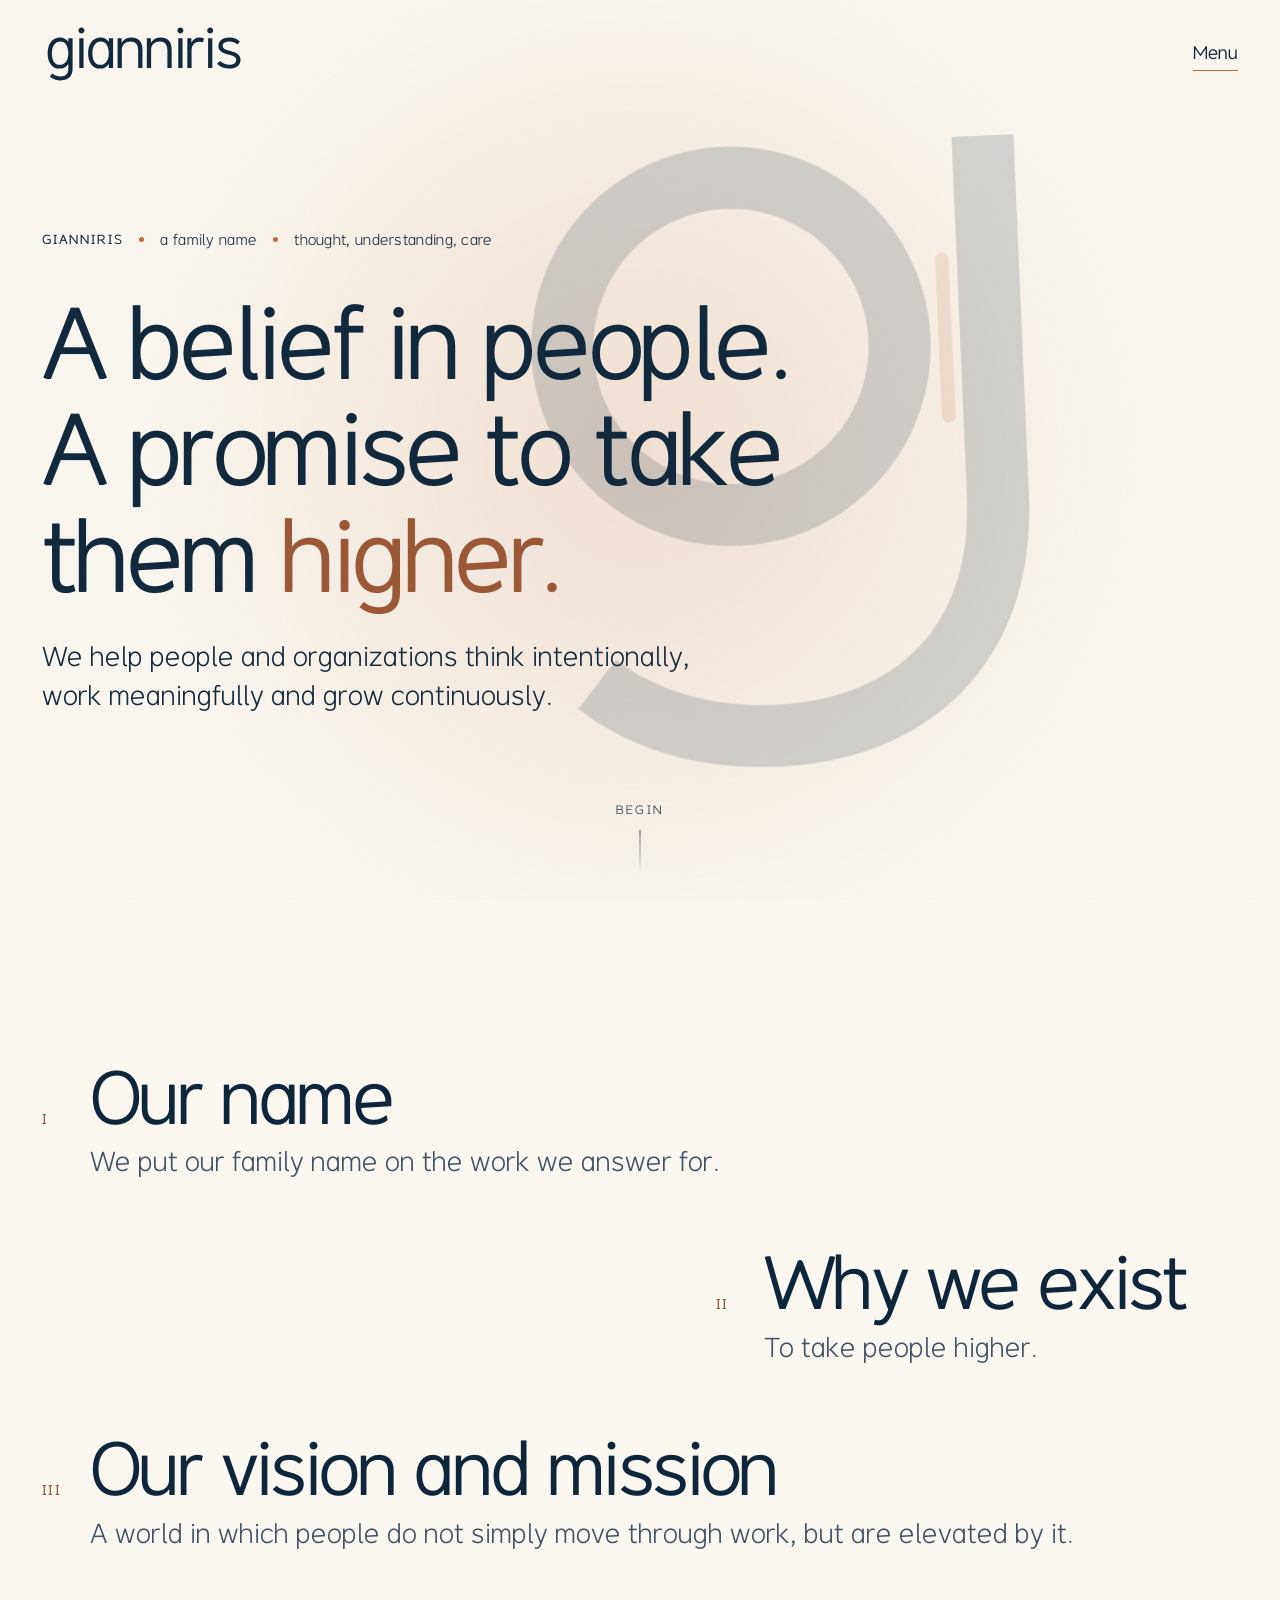
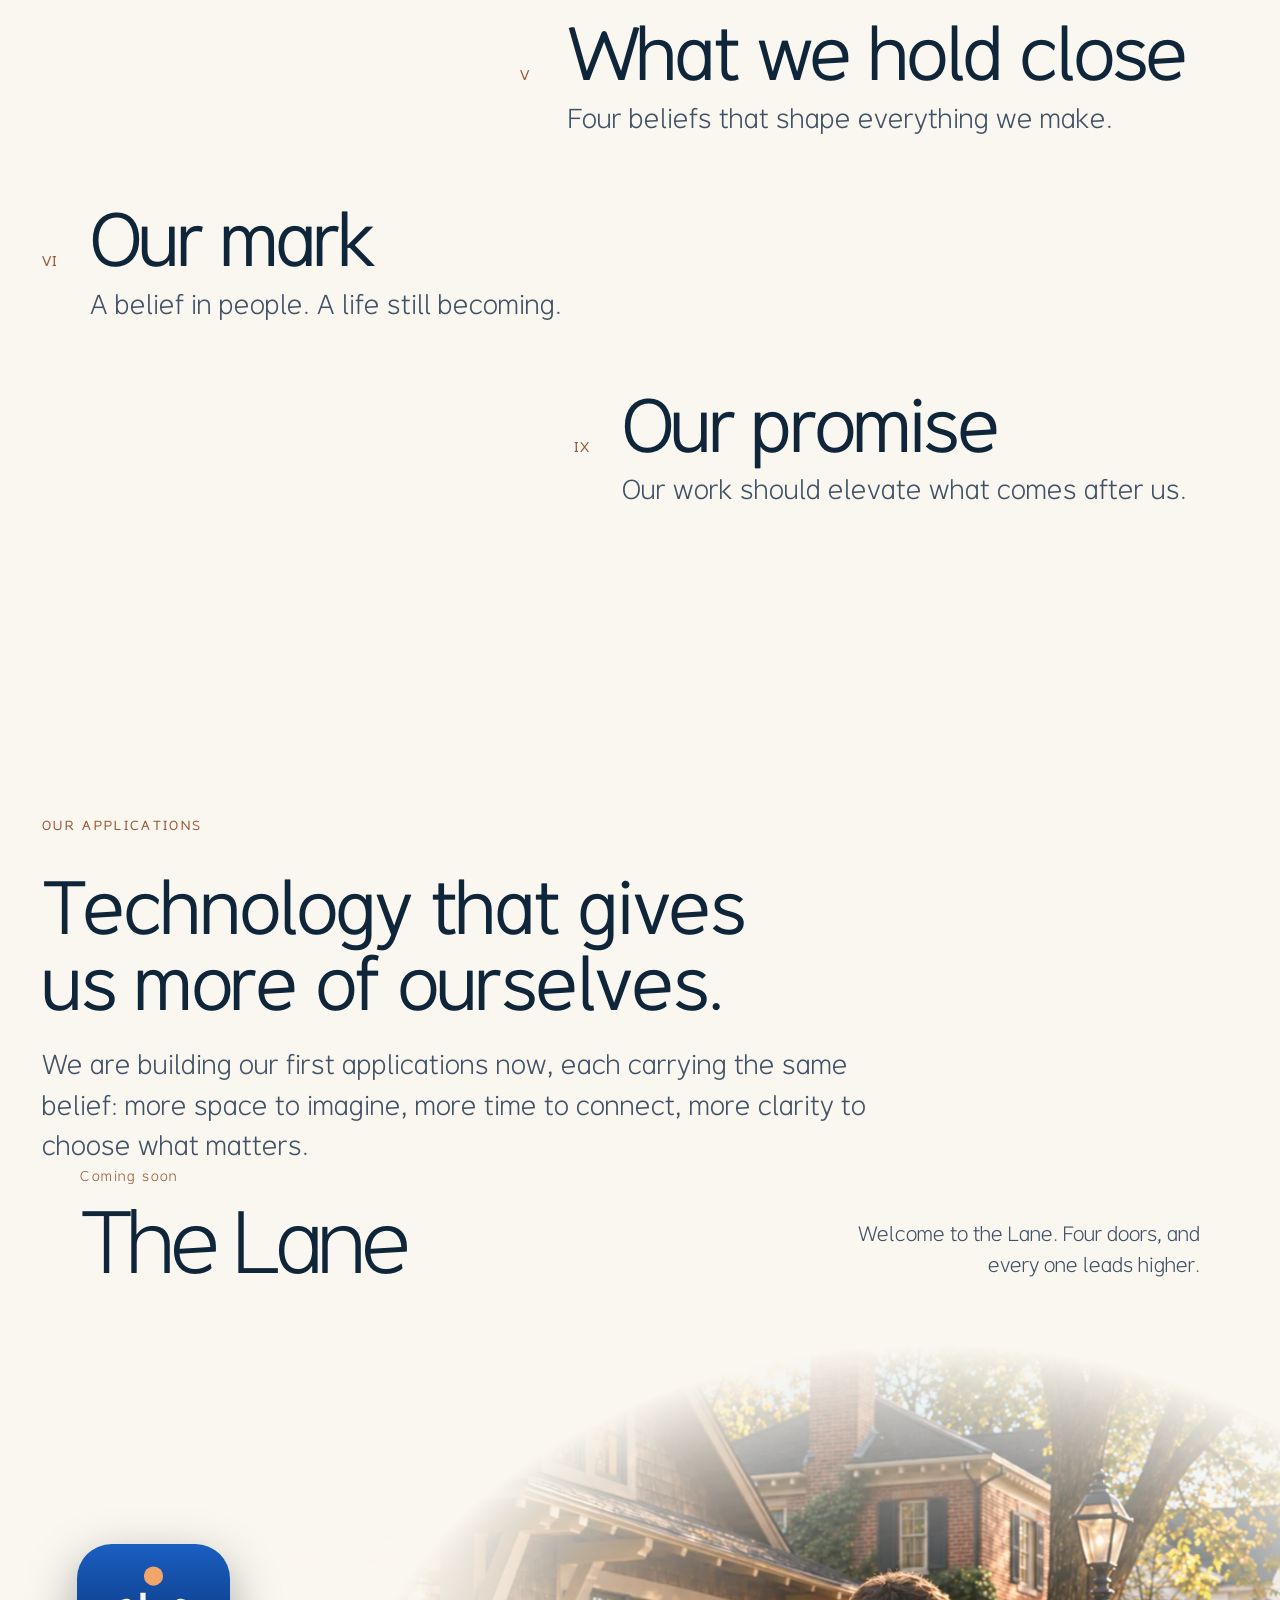
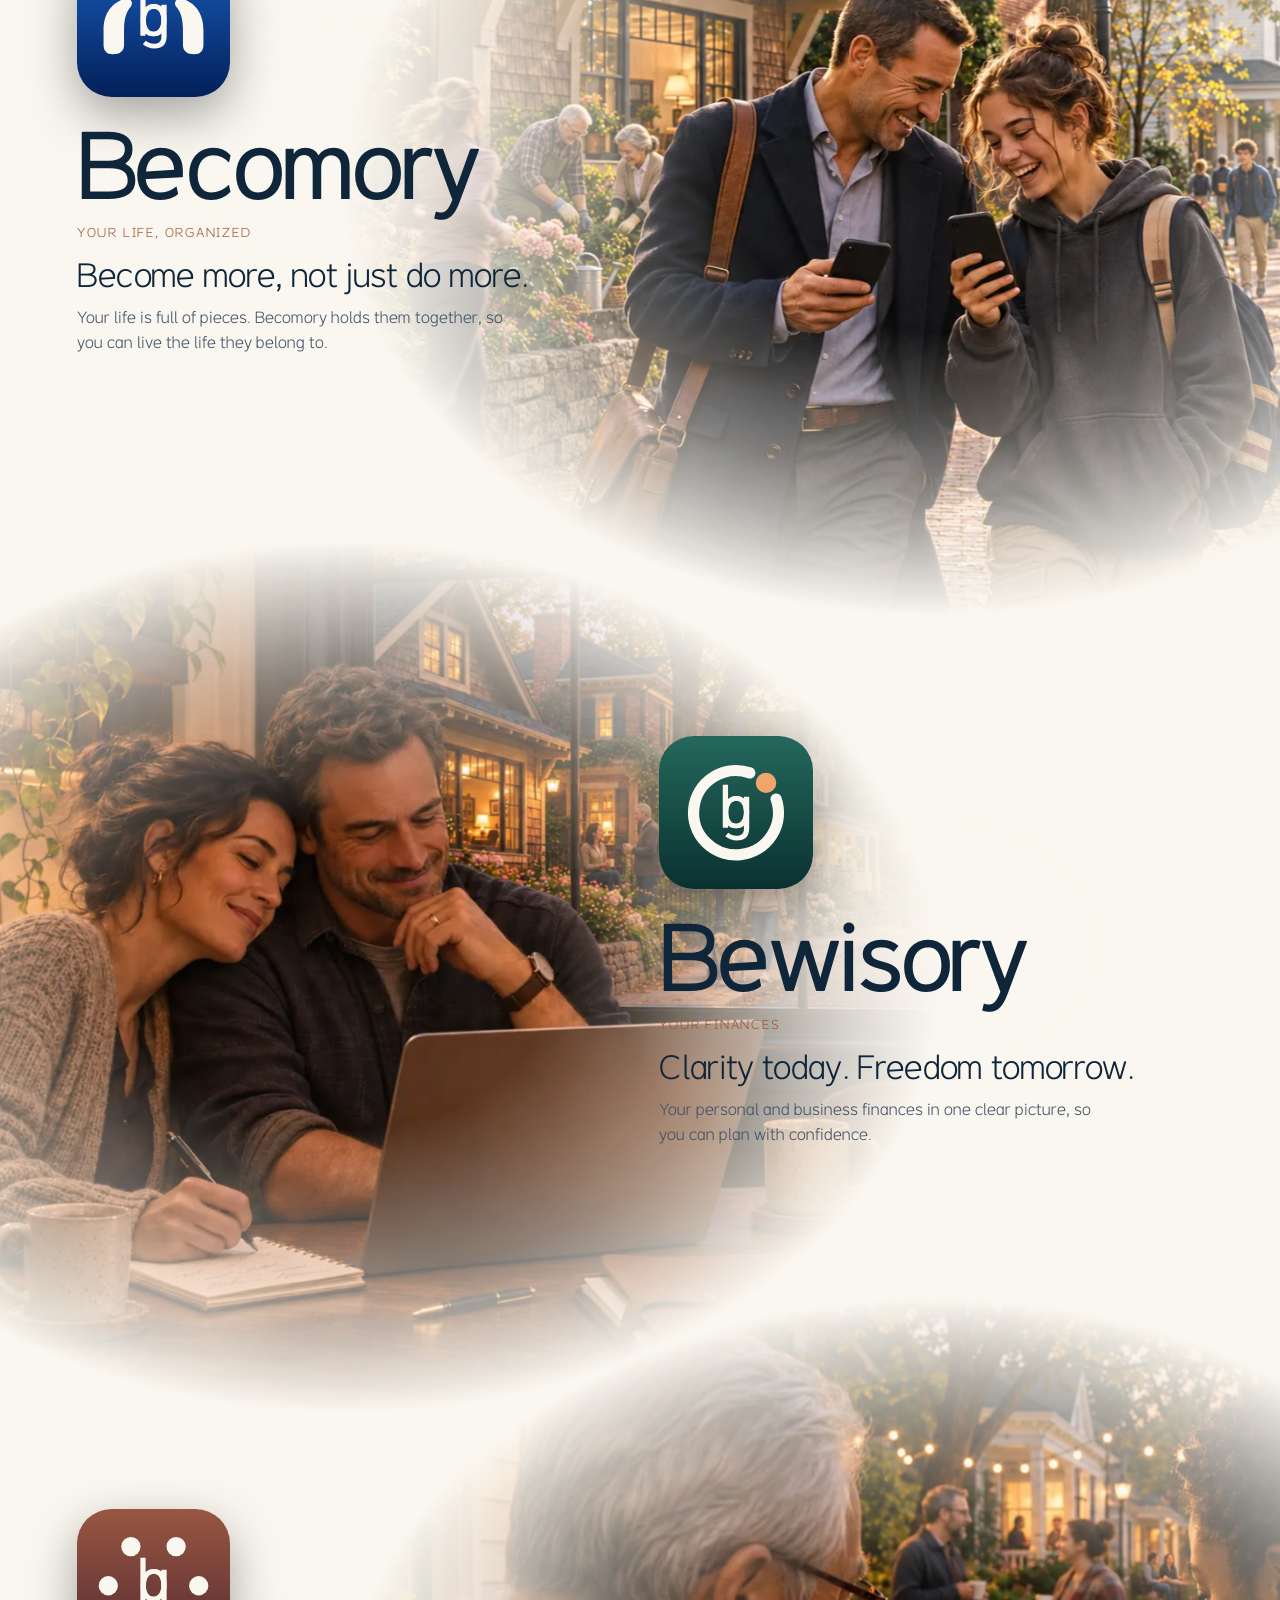
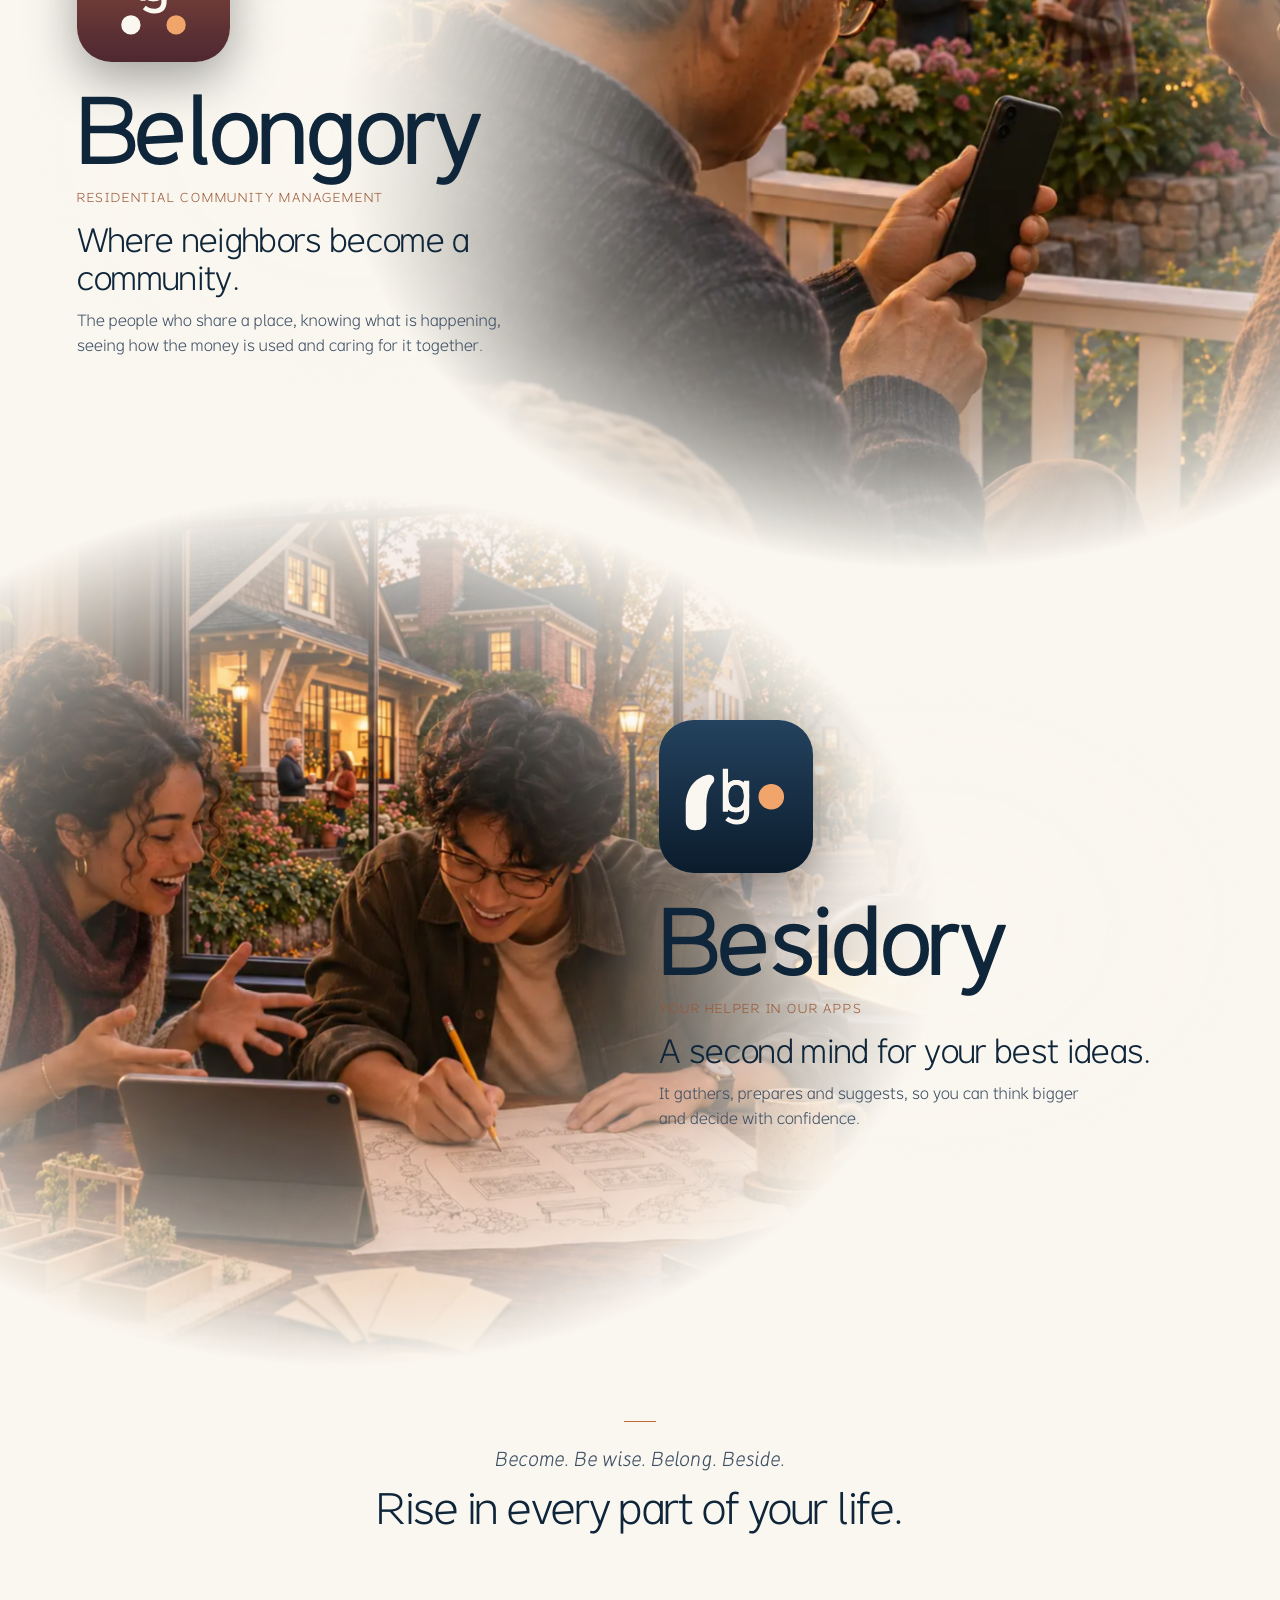
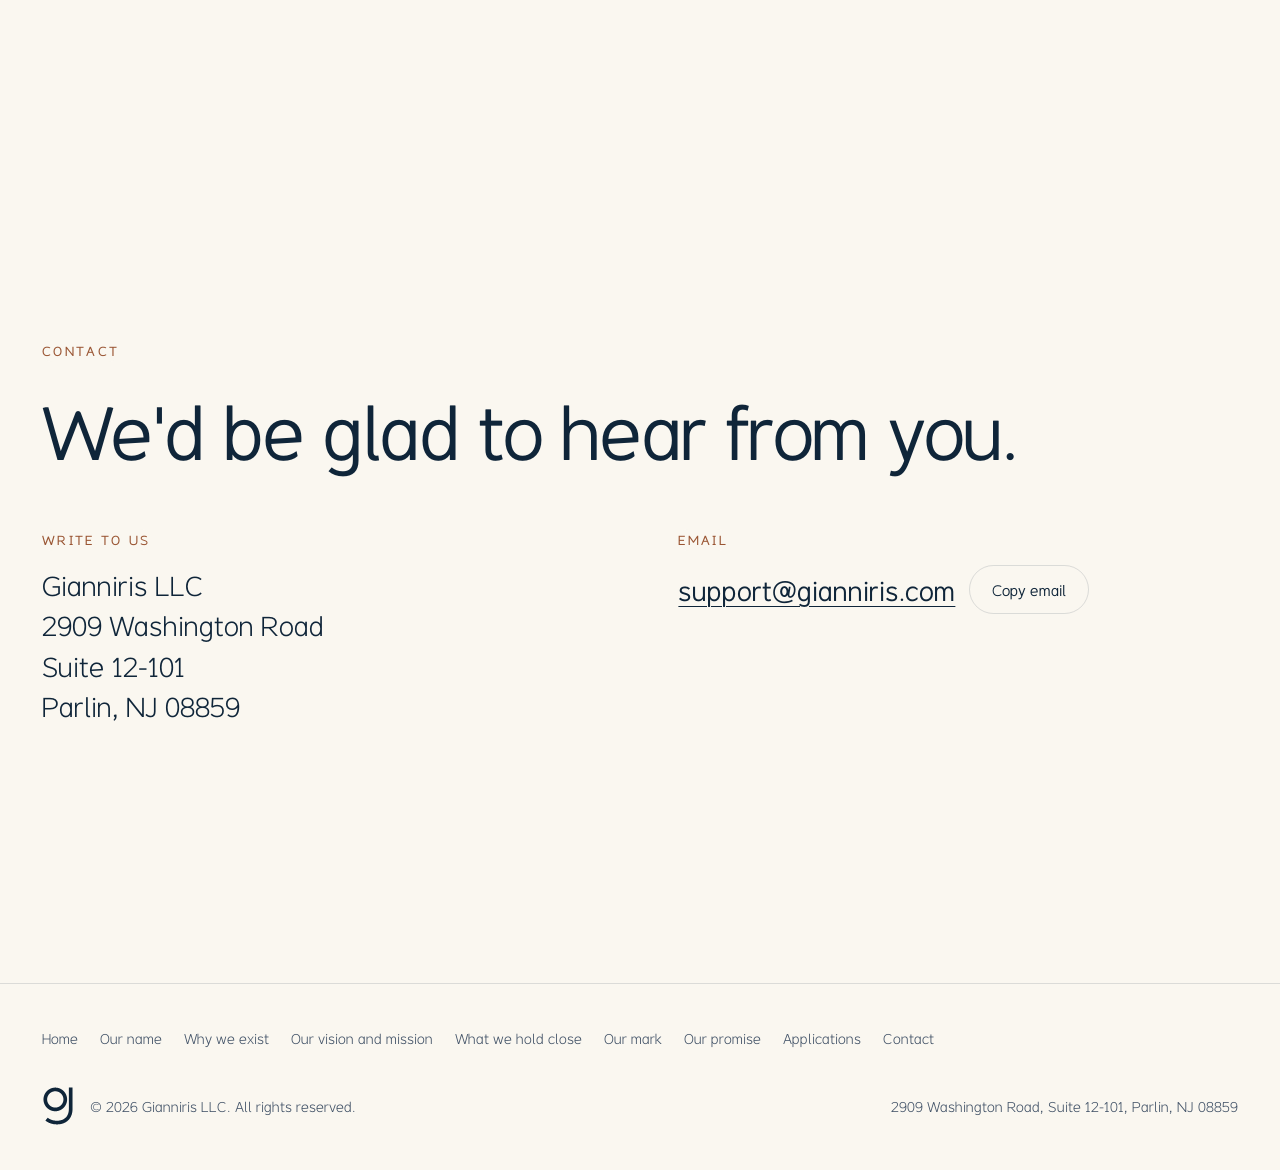
==== commit cb153222: "C-WEB-20261126-05 The Lane collage with app scenes; To take people higher" ====
--- a/index.html
+++ b/index.html
@@ -30,7 +30,7 @@
     <a class="cue" href="#chapters"><span>Begin</span><i></i></a>
   </section>
 <section class="scene" id="chapters" data-t="day"><div class="wrap"><nav class="doors" aria-label="Chapters"><a class="door" href="/name/" data-reveal style="--d:0" id="name"><i>I</i><span><span class="t">Our name</span><span class="l">We put our family name on the work we answer for.</span></span></a>
-<a class="door" href="/why/" data-reveal style="--d:1" id="why"><i>II</i><span><span class="t">Why we exist</span><span class="l">We exist to take people higher.</span></span></a>
+<a class="door" href="/why/" data-reveal style="--d:1" id="why"><i>II</i><span><span class="t">Why we exist</span><span class="l">To take people higher.</span></span></a>
 <a class="door" href="/vision/" data-reveal style="--d:2" id="vision"><i><span id="mission"></span>III</i><span><span class="t">Our vision and mission</span><span class="l">A world in which people do not simply move through work, but are elevated by it.</span></span></a>
 <a class="door" href="/values/" data-reveal style="--d:3" id="values"><i>V</i><span><span class="t">What we hold close</span><span class="l">Four beliefs that shape everything we make.</span></span></a>
 <a class="door" href="/mark/" data-reveal style="--d:4" id="mark"><i>VI</i><span><span class="t">Our mark</span><span class="l">A belief in people. A life still becoming.</span></span></a>
@@ -40,43 +40,75 @@
       <p class="chapter" data-reveal>Our applications</p>
       <h2 class="big" data-reveal style="--d:1;max-width:13em">Technology that gives us more of ourselves.</h2>
       <p class="lead apps-lead" data-reveal style="--d:2">We are building our first applications now, each carrying the same belief: more space to imagine, more time to connect, more clarity to choose what matters.</p>
-      <div class="apps"><div class="lane-section">
+      <div class="apps"><section class="lane-section" aria-labelledby="lane-title">
   <div class="lane-heading">
-    <div class="lane-title-group">
+    <div>
       <p class="lane-status">Coming soon</p>
-      <h3 class="lane-title">The Lane</h3>
+      <h3 class="lane-title" id="lane-title">The Lane</h3>
     </div>
     <p class="lane-intro">Welcome to the Lane. Four doors, and every one leads higher.</p>
   </div>
 
+  <figure class="lane-establish"><img src="/img/lane/lane.webp" alt="A tree-lined lane at dusk, four homes with warm windows and old street lamps." width="1536" height="1024" loading="lazy" decoding="async"></figure>
   <ul class="lane-apps" role="list">
-    <li class="lane-app">
-      <img class="lane-icon" src="[data-uri]" alt="" width="512" height="512">
-      <span class="lane-name">Becomory</span>
-      <span class="lane-what">Your life, organized</span>
-      <span class="lane-desc">Become more, not just do more.</span>
-      <span class="lane-does">Your life is full of pieces. Becomory holds them together, so you can live the life they belong to.</span>
+    <li class="lane-app lane-app--becomory">
+      <div class="lane-stop" tabindex="0" role="group" aria-labelledby="lane-becomory">
+        <div class="lane-house"><img src="/img/lane/becomory.webp" alt="On a sunny weekday morning, a father and his teenage daughter laugh over their phones as a runner passes, a retired couple gardens and a child boards the school bus." width="1536" height="1024" loading="lazy" decoding="async"></div>
+        <div class="lane-card">
+          <div class="lane-sign">
+            <img class="lane-icon" src="[data-uri]" alt="" width="36" height="36">
+            <span class="lane-name" id="lane-becomory">Becomory</span>
+          </div>
+          <p class="lane-what">Your life, organized</p>
+          <p class="lane-desc">Become more, not just do more.</p>
+          <p class="lane-does">Your life is full of pieces. Becomory holds them together, so you can live the life they belong to.</p>
+        </div>
+      </div>
     </li>
-    <li class="lane-app">
-      <img class="lane-icon" src="[data-uri]" alt="" width="512" height="512">
-      <span class="lane-name">Bewisory</span>
-      <span class="lane-what">Your finances</span>
-      <span class="lane-desc">Clarity today. Freedom tomorrow.</span>
-      <span class="lane-does">Your personal and business finances in one clear picture, so you can plan with confidence.</span>
+
+    <li class="lane-app lane-app--bewisory">
+      <div class="lane-stop" tabindex="0" role="group" aria-labelledby="lane-bewisory">
+        <div class="lane-house"><img src="/img/lane/bewisory.webp" alt="A couple does their household finances together at the kitchen table, smiling." width="1536" height="1024" loading="lazy" decoding="async"></div>
+        <div class="lane-card">
+          <div class="lane-sign">
+            <img class="lane-icon" src="[data-uri]" alt="" width="36" height="36">
+            <span class="lane-name" id="lane-bewisory">Bewisory</span>
+          </div>
+          <p class="lane-what">Your finances</p>
+          <p class="lane-desc">Clarity today. Freedom tomorrow.</p>
+          <p class="lane-does">Your personal and business finances in one clear picture, so you can plan with confidence.</p>
+        </div>
+      </div>
     </li>
-    <li class="lane-app">
-      <img class="lane-icon" src="[data-uri]" alt="" width="512" height="512">
-      <span class="lane-name">Belongory</span>
-      <span class="lane-what">Residential community management</span>
-      <span class="lane-desc">Where neighbors become a community.</span>
-      <span class="lane-does">The people who share a place, knowing what is happening, seeing how the money is used and caring for it together.</span>
+
+    <li class="lane-app lane-app--belongory">
+      <div class="lane-stop" tabindex="0" role="group" aria-labelledby="lane-belongory">
+        <div class="lane-house"><img src="/img/lane/belongory.webp" alt="On a shared porch at golden hour, a neighbor shows another something on his phone while others chat by the garden." width="1536" height="1024" loading="lazy" decoding="async"></div>
+        <div class="lane-card">
+          <div class="lane-sign">
+            <img class="lane-icon" src="[data-uri]" alt="" width="36" height="36">
+            <span class="lane-name" id="lane-belongory">Belongory</span>
+          </div>
+          <p class="lane-what">Residential community management</p>
+          <p class="lane-desc">Where neighbors become a community.</p>
+          <p class="lane-does">The people who share a place, knowing what is happening, seeing how the money is used and caring for it together.</p>
+        </div>
+      </div>
     </li>
-    <li class="lane-app">
-      <img class="lane-icon" src="[data-uri]" alt="" width="512" height="512">
-      <span class="lane-name">Besidory</span>
-      <span class="lane-what">Your helper in our apps</span>
-      <span class="lane-desc">A second mind for your best ideas.</span>
-      <span class="lane-does">It gathers, prepares and suggests, so you can think bigger and decide with confidence.</span>
+
+    <li class="lane-app lane-app--besidory">
+      <div class="lane-stop" tabindex="0" role="group" aria-labelledby="lane-besidory">
+        <div class="lane-house"><img src="/img/lane/besidory.webp" alt="Two students plan a community garden together with a site plan, a small model and a tablet." width="1536" height="1024" loading="lazy" decoding="async"></div>
+        <div class="lane-card">
+          <div class="lane-sign">
+            <img class="lane-icon" src="[data-uri]" alt="" width="36" height="36">
+            <span class="lane-name" id="lane-besidory">Besidory</span>
+          </div>
+          <p class="lane-what">Your helper in our apps</p>
+          <p class="lane-desc">A second mind for your best ideas.</p>
+          <p class="lane-does">It gathers, prepares and suggests, so you can think bigger and decide with confidence.</p>
+        </div>
+      </div>
     </li>
   </ul>
 
@@ -84,7 +116,7 @@
     <p class="lane-family">Become. Be wise. Belong. Beside.</p>
     <p class="lane-statement">Rise in every part of your life.</p>
   </div>
-</div></div>
+</section></div>
     </div>
   </section>
   <section class="scene day2 full" id="contact" data-t="day">
--- a/site.css
+++ b/site.css
@@ -346,7 +346,7 @@
 
 .founder{grid-column:-2;margin-top:6px;font-size:15px;letter-spacing:.04em;color:var(--ink-2)}
 
-.apps{display:block;margin:0;padding:0;border:0}:root[data-tone="night"] .apps .lane-section .lane-what{color:#F7D3B8}.apps .lane-section .lane-what{margin-top:-.4rem;font-size:.75rem;letter-spacing:.12em;text-transform:uppercase;color:var(--copper-ink)}@media (max-width:760px){.apps .lane-section .lane-what{font-size:.6875rem;letter-spacing:.08em;line-height:1.6;text-wrap:balance;margin-top:-.25rem}}@media (max-width:560px){.apps .lane-section .lane-apps{grid-template-columns:1fr!important;row-gap:2.75rem}.apps .lane-section .lane-desc,.apps .lane-section .lane-does{max-width:22em}}.apps .lane-section .lane-name{font-weight:600;letter-spacing:.005em}.apps .lane-section .lane-intro{max-width:17em;text-align:right;text-wrap:balance}@media (max-width:36rem){.apps .lane-section .lane-intro{text-align:left}}.lane-section .lane-does{max-width:17em;margin-top:-.35rem;color:var(--ink-2);opacity:1;font-size:clamp(.8125rem,1.05vw,.9375rem);line-height:1.45}.lane-section .lane-desc{max-width:14em;color:var(--lane-ivory)!important;font-size:clamp(1.0625rem,1.6vw,1.375rem);line-height:1.3;letter-spacing:-.005em;text-wrap:balance}@media (max-width:760px){.apps .lane-section .lane-apps{grid-template-columns:1fr 1fr;row-gap:2.25rem;column-gap:.75rem}.apps .lane-section .lane-icon{inline-size:4.5rem}.apps .lane-section .lane-name{font-size:1.125rem}}.lane-section .lane-icon{border-radius:22.5%}.lane-section {   /* The enclosing night scene sets the ground in both site modes. */   --lane-ivory: var(--ink);   --lane-muted: var(--ink-2);   --lane-rule: var(--line);   --lane-band: color-mix(in srgb, var(--lane-ivory) 4%, transparent);   --lane-accent: var(--copper, #d2733c);    margin-block-start: clamp(3rem, 7vw, 6.5rem);   color: var(--lane-ivory); }  .lane-section :where(p, h3, ul) {   margin: 0; }  .lane-section .lane-heading {   display: flex;   flex-wrap: wrap;   align-items: last baseline;   justify-content: space-between;   gap: 0.625rem 2rem;   margin-block-end: clamp(1.5rem, 3vw, 2.5rem); }  .lane-section .lane-title-group {   display: grid;   gap: 0.625rem; }  .lane-section .lane-status {   display: flex;   align-items: center;   gap: 0.75rem;   color: var(--lane-muted);   font-size: 0.75rem;   line-height: 1.4;   letter-spacing: 0.14em;   text-transform: uppercase; }  .lane-section .lane-status::before {   content: "";   inline-size: 1.75rem;   block-size: 1px;   background: var(--lane-accent); }  .lane-section .lane-title {   color: inherit;   font-size: clamp(2.75rem, 6vw, 5.25rem);   font-weight: 400;   line-height: 1;   letter-spacing: -0.045em; }  .lane-section .lane-intro {   color: var(--lane-muted);   font-size: clamp(1rem, 1.55vw, 1.375rem);   line-height: 1.4; }  .lane-section .lane-apps {   display: grid;   grid-template-columns: repeat(4, minmax(0, 1fr));   padding: clamp(1.25rem, 4vw, 3.5rem) 0;   border-block: 1px solid var(--lane-rule);   background: var(--lane-band);   list-style: none; }  .lane-section .lane-app {   display: grid;   justify-items: center;   align-content: start;   gap: clamp(0.625rem, 1.5vw, 1.25rem);   min-inline-size: 0;   padding-inline: 0.125rem;   text-align: center; }  .lane-section .lane-icon {   display: block;   inline-size: min(74%, clamp(3rem, 9vw, 7.5rem));   block-size: auto;   aspect-ratio: 1; }  .lane-section .lane-name {   font-size: clamp(0.8125rem, 1.65vw, 1.4375rem);   line-height: 1.25;   overflow-wrap: anywhere; }  .lane-section .lane-close {   display: grid;   justify-items: center;   gap: clamp(0.625rem, 1.25vw, 1rem);   margin-block-start: clamp(1.625rem, 3.5vw, 3rem);   text-align: center; }  .lane-section .lane-family {   color: var(--lane-muted);   font-size: clamp(0.9375rem, 1.35vw, 1.125rem);   line-height: 1.45;   font-style: italic; }  .lane-section .lane-statement {   max-inline-size: 34ch;   color: inherit;   font-size: clamp(1.5rem, 3.25vw, 2.875rem);   line-height: 1.16;   letter-spacing: -0.025em;   text-wrap: balance; }  @media (max-width: 36rem) {   .lane-section .lane-heading {     flex-direction: column;     align-items: flex-start;   }    .lane-section .lane-statement {     max-inline-size: 26ch;   } }
+.apps{display:block;margin:0;padding:0;border:0}.lane-section {   --lane-sky: linear-gradient(     180deg,     #0f2539 0%,     #1a3043 57%,     #293b49 71.76%,     #192d3d 71.76%,     #0f2539 100%   );   box-sizing: border-box;   inline-size: min(100%, 82rem);   margin-inline: auto;   padding-inline: clamp(1rem, 3vw, 2.5rem);   color: var(--ink); }  .lane-section *, .lane-section *::before {   box-sizing: border-box; }  .lane-section :is(h3, p) {   margin: 0; }  .lane-section .lane-heading {   display: grid;   grid-template-columns: minmax(0, 1fr) minmax(0, 24rem);   align-items: end;   gap: 1.25rem;   margin-block-end: clamp(1.5rem, 3vw, 2.75rem); }  .lane-section :is(.lane-status, .lane-what) {   color: var(--copper-ink, var(--ink));   font-size: .875rem;   line-height: 1.45; }  .lane-section .lane-status {   letter-spacing: .1em; }  .lane-section .lane-title {   margin-block-start: .5rem;   font-size: clamp(3rem, 6.8vw, 6.5rem);   font-weight: 400;   line-height: .98;   letter-spacing: -.06em; }  .lane-section .lane-intro {   color: var(--ink-2, var(--ink));   font-size: clamp(1.0625rem, 1.6vw, 1.375rem);   line-height: 1.5;   text-align: end; }  .lane-section .lane-apps {   display: grid;   grid-template-columns: repeat(4, minmax(0, 1fr));   margin: 0;   padding: 0;   list-style: none; }  .lane-section .lane-app {   min-inline-size: 0; }  .lane-section .lane-stop {   position: relative;   display: flex;   flex-direction: column;   block-size: 100%;   border-radius: .25rem; }  .lane-section .lane-stop:focus-visible {   z-index: 1;   outline: 2px solid var(--ink);   outline-offset: 3px; }  .lane-section .lane-house {   overflow: hidden;   background: var(--lane-sky); }  .lane-section .lane-house svg {   display: block;   inline-size: 100%;   block-size: auto;   aspect-ratio: 320 / 340; }  .lane-section .lane-app:first-child .lane-house {   border-start-start-radius: .375rem; }  .lane-section .lane-app:last-child .lane-house {   border-start-end-radius: .375rem; }  .lane-section .lane-distance {   fill: #b2bdc4;   opacity: .045; }  .lane-section .lane-horizon {   fill: none;   stroke: #f4eee2;   stroke-opacity: .24;   stroke-width: .75; }  .lane-section .lane-mass {   fill: #101f2e;   stroke: #f4eee2;   stroke-opacity: .46;   stroke-width: .9; }  .lane-section .lane-detail {   fill: none;   stroke: #f4eee2;   stroke-opacity: .31;   stroke-width: .85; }  .lane-section .lane-recess {   fill: #0a1724; }  .lane-section .lane-near {   fill: none;   stroke: #0a1824;   stroke-linecap: round;   stroke-width: 1.5; }  .lane-section .lane-mullion {   fill: none;   stroke: #172536;   stroke-width: .9; }  .lane-section .lane-light {   opacity: .84; }  .lane-section .lane-stop:is(:hover, :focus-visible) .lane-light {   opacity: 1; }  .lane-section .lane-card {   display: flex;   flex: 1;   flex-direction: column;   gap: .65rem;   padding: clamp(1rem, 2vw, 1.625rem);   border-block-end: 1px solid var(--line);   overflow-wrap: anywhere; }  .lane-section .lane-app + .lane-app .lane-card {   border-inline-start: 1px solid var(--line); }  .lane-section .lane-sign {   display: flex;   align-items: center;   gap: .625rem;   margin-block-end: .65rem; }  .lane-section .lane-icon {   display: block;   flex: 0 0 36px;   inline-size: 36px;   block-size: 36px;   border-radius: .375rem; }  .lane-section .lane-name {   font-size: clamp(1rem, 1.5vw, 1.25rem);   line-height: 1.2; }  .lane-section .lane-desc {   font-size: clamp(1.125rem, 1.65vw, 1.4375rem);   line-height: 1.3; }  .lane-section .lane-does {   color: var(--ink-2, var(--ink));   font-size: 1rem;   line-height: 1.55; }  .lane-section .lane-close {   padding-block-start: clamp(2rem, 5vw, 4rem);   text-align: center; }  .lane-section .lane-close::before {   content: "";   display: block;   inline-size: 2rem;   block-size: 1px;   margin: 0 auto 1.25rem;   background: var(--copper); }  .lane-section .lane-family {   color: var(--ink-2, var(--ink));   font-style: italic;   line-height: 1.5; }  .lane-section .lane-statement {   margin-block-start: .5rem;   font-size: clamp(1.65rem, 3.4vw, 2.875rem);   line-height: 1.15;   letter-spacing: -.035em; }  @media (max-width: 55rem) {   .lane-section .lane-heading {     grid-template-columns: minmax(0, 1fr);     gap: .875rem;   }    .lane-section .lane-intro {     max-inline-size: 29ch;     text-align: start;   }    .lane-section .lane-apps {     grid-template-columns: minmax(0, 1fr);     gap: 1.5rem;   }    .lane-section .lane-app .lane-house {     border-radius: .375rem .375rem 0 0;   }    .lane-section .lane-house svg {     max-inline-size: 30rem;     margin-inline: auto;   }    .lane-section .lane-app .lane-card {     border-inline: 1px solid var(--line);     border-end-start-radius: .375rem;     border-end-end-radius: .375rem;   } }  @media (prefers-reduced-motion: no-preference) {   .lane-section .lane-light {     transition: opacity 240ms ease;   }    .lane-section .lane-app--becomory { --lane-light-delay: 120ms; }   .lane-section .lane-app--bewisory { --lane-light-delay: 480ms; }   .lane-section .lane-app--belongory { --lane-light-delay: 840ms; }   .lane-section .lane-app--besidory { --lane-light-delay: 1200ms; }    .lane-section [data-lane-entered] .lane-distance {     --lane-travel: 3px;   }    .lane-section [data-lane-entered] .lane-frontage {     --lane-travel: 10px;   }    .lane-section [data-lane-entered] .lane-near {     --lane-travel: 19px;   }    .lane-section [data-lane-entered] :is(.lane-distance, .lane-frontage, .lane-near) {     animation: lane-dusk-track 4s cubic-bezier(.18, .64, .24, 1) both;   }    .lane-section [data-lane-entered] .lane-light-cue {     animation: lane-dusk-light 800ms ease-out var(--lane-light-delay) both;   }    .lane-section [data-lane-entered] .lane-stop:is(:hover, :focus-visible) .lane-light-cue,   .lane-section .lane-stop[data-lane-entered]:is(:hover, :focus-visible) .lane-light-cue {     animation: none;   }    @media (max-width: 55rem) {     .lane-section .lane-stop[data-lane-entered] .lane-light-cue {       animation-delay: 100ms;     }      .lane-section .lane-stop[data-lane-entered]:is(:hover, :focus-visible) .lane-light-cue {       animation: none;     }   }    @keyframes lane-dusk-track {     from { transform: translateX(var(--lane-travel)); }     to { transform: translateX(0); }   }    @keyframes lane-dusk-light {     from { opacity: .12; }     to { opacity: 1; }   } }/* warm dusk (owner: too tacky, then too bare): afterglow at the horizon, trees, stars */ .lane-section{--lane-sky:linear-gradient(180deg,#0d2236 0%,#152f48 38%,#2b3b55 62%,#5e4a4e 75%,#8f5f47 83.3%,#132737 83.3%,#0b1d2c 100%)} .lane-section .lane-house svg{aspect-ratio:320/216} .lane-section .lane-distance{fill:#d9b49a;opacity:.08} .lane-section .lane-horizon{stroke:#f2c9a6;stroke-opacity:.35} .lane-section .lane-tree{fill:#0b1a28;stroke:#f4eee2;stroke-opacity:.10;stroke-width:.6} .lane-section .lane-star{fill:#f4eee2;opacity:.55} .lane-section .lane-mass{fill:#0f1e2d;stroke-opacity:.5} .lane-section .lane-light{opacity:.92} /* The Lane as collage (owner, Nov 26): no street shot; straight into the apps. Each scene melts into the page    (the g stays visible through it); the app's icon and name lead, large. */ .lane-section .lane-establish{display:none} .lane-section .lane-apps{display:block!important;margin:0;padding:0;list-style:none} .lane-section .lane-app{position:relative;min-height:min(96svh,60rem);display:grid;align-items:center;margin:0 calc(50% - 50vw);padding:clamp(3rem,8svh,6rem) max(1.25rem,6vw);isolation:isolate;overflow:visible} .lane-section .lane-app + .lane-app{margin-top:clamp(-6rem,-8svh,-3rem)} .lane-section .lane-stop{display:block;position:static;height:auto;border-radius:0} .lane-section .lane-house{position:absolute;inset:0;z-index:-1;background:none!important;border-radius:0!important;overflow:visible} .lane-section .lane-house img{position:absolute;top:0;bottom:0;right:0;left:auto;width:min(72vw,78rem);height:100%;aspect-ratio:auto;object-fit:cover;object-position:50% 50%;   -webkit-mask-image:radial-gradient(ellipse 64% 50% at 62% 50%,#000 34%,rgba(0,0,0,.55) 66%,transparent 97%);mask-image:radial-gradient(ellipse 64% 50% at 62% 50%,#000 34%,rgba(0,0,0,.55) 66%,transparent 97%);   opacity:.92;transform:translate3d(0,var(--lane-shift,0px),0) scale(1.04);will-change:transform} .lane-section .lane-app:nth-child(even) .lane-house img{right:auto;left:0;-webkit-mask-image:radial-gradient(ellipse 64% 50% at 38% 50%,#000 34%,rgba(0,0,0,.55) 66%,transparent 97%);mask-image:radial-gradient(ellipse 64% 50% at 38% 50%,#000 34%,rgba(0,0,0,.55) 66%,transparent 97%)} .lane-section .lane-card{position:relative;z-index:1;max-width:34rem;padding:0;border:0!important;background:none;display:flex;flex-direction:column;gap:.75rem} .lane-section .lane-app:nth-child(even) .lane-card{margin-left:auto} .lane-section .lane-app + .lane-app .lane-card{border-inline-start:0!important} .lane-section .lane-sign{display:flex;flex-direction:column;align-items:flex-start;gap:1rem;margin:0 0 .5rem} .lane-section .lane-icon{width:clamp(6.5rem,12vw,10rem)!important;height:clamp(6.5rem,12vw,10rem)!important;flex:none!important;border-radius:22.5%!important;box-shadow:0 18px 50px rgba(0,0,0,.35)} .lane-section .lane-name{font-size:clamp(3rem,7.4vw,6.75rem)!important;font-weight:600;line-height:.95;letter-spacing:-.035em;color:var(--ink)} .lane-section .lane-what{font-size:clamp(.8rem,1vw,.95rem);letter-spacing:.14em;text-transform:uppercase;color:var(--copper-ink)} .lane-section .lane-desc{font-size:clamp(1.5rem,2.6vw,2.4rem);line-height:1.15;letter-spacing:-.02em;color:var(--ink)} .lane-section .lane-does{font-size:clamp(1rem,1.25vw,1.15rem);line-height:1.55;max-width:28em;color:var(--ink-2)} /* a soft scrim so the words stay readable where the scene reaches them */ .lane-section .lane-card::before{content:"";position:absolute;inset:-3rem -4rem;z-index:-1;background:radial-gradient(closest-side,color-mix(in srgb,var(--ground,#0f2539) 70%,transparent),transparent);pointer-events:none} .js .lane-section .lane-app .lane-card{opacity:0;transform:translateY(24px);transition:opacity .9s ease,transform .9s ease} .js .lane-section .lane-app.is-in .lane-card{opacity:1;transform:none} @media (max-width:55rem){   .lane-section .lane-app{min-height:auto;align-items:end;padding-top:min(62vw,26rem);padding-bottom:3rem}   .lane-section .lane-app + .lane-app{margin-top:0}   .lane-section .lane-house img,.lane-section .lane-app:nth-child(even) .lane-house img{left:0;right:0;width:100%;height:min(78vw,32rem);bottom:auto;     -webkit-mask-image:radial-gradient(ellipse 70% 50% at 50% 50%,#000 40%,transparent 97%);mask-image:radial-gradient(ellipse 70% 50% at 50% 50%,#000 40%,transparent 97%)}   .lane-section .lane-app:nth-child(even) .lane-card{margin-left:0}   .lane-section .lane-name{font-size:clamp(2.75rem,12vw,4rem)!important} } @media (prefers-reduced-motion:reduce){.lane-section .lane-house img{transform:none}.js .lane-section .lane-app .lane-card{opacity:1;transform:none;transition:none}} /* keep each scene's people in the clear part of the fade (desktop) */ @media (min-width:55.01rem){.lane-section .lane-app:nth-child(1) .lane-house img{object-position:0% 50%}.lane-section .lane-app:nth-child(2) .lane-house img{object-position:47% 50%}.lane-section .lane-app:nth-child(3) .lane-house img{object-position:10% 50%}.lane-section .lane-app:nth-child(4) .lane-house img{object-position:83% 50%}} .lane-section .lane-house img{opacity:1} 
 
 /* gianniris-live-fixes */
 .bigl a{transition:transform .5s var(--ease)!important}.wordmark .i{transition:none!important}
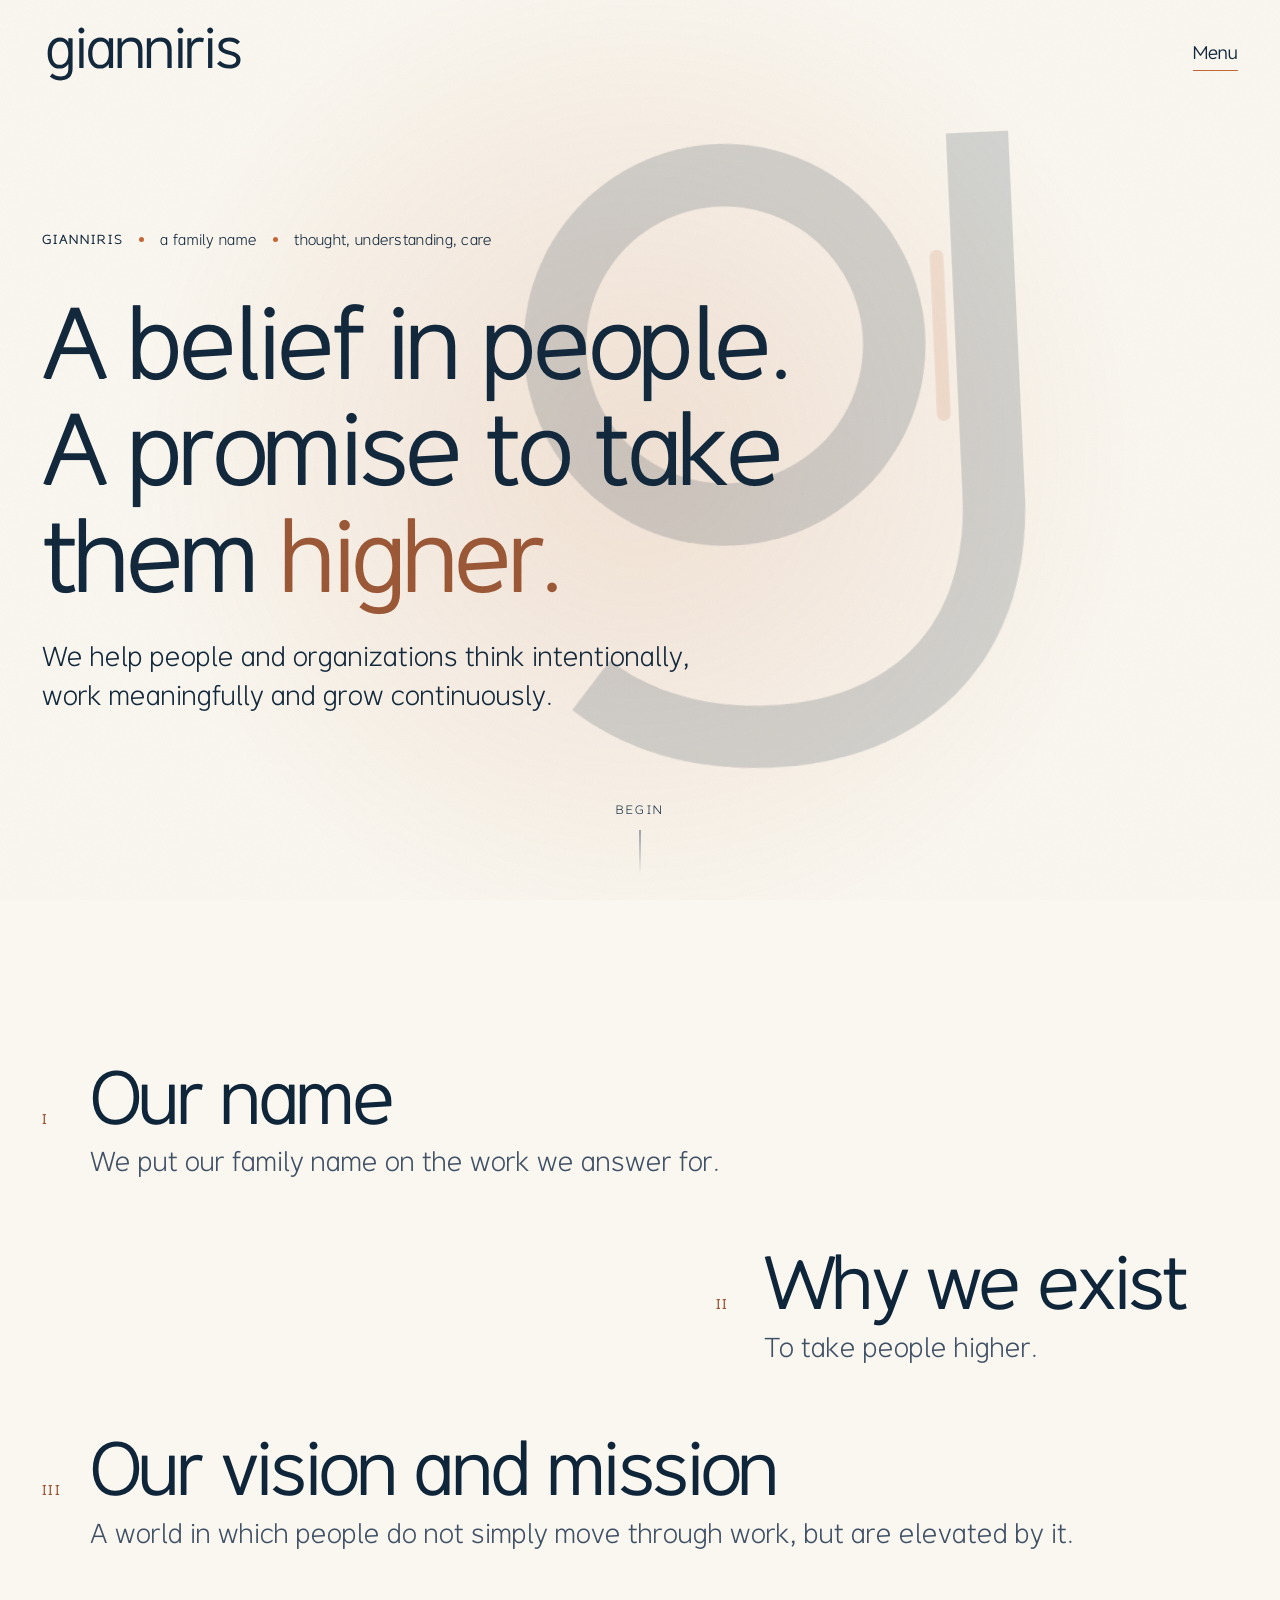
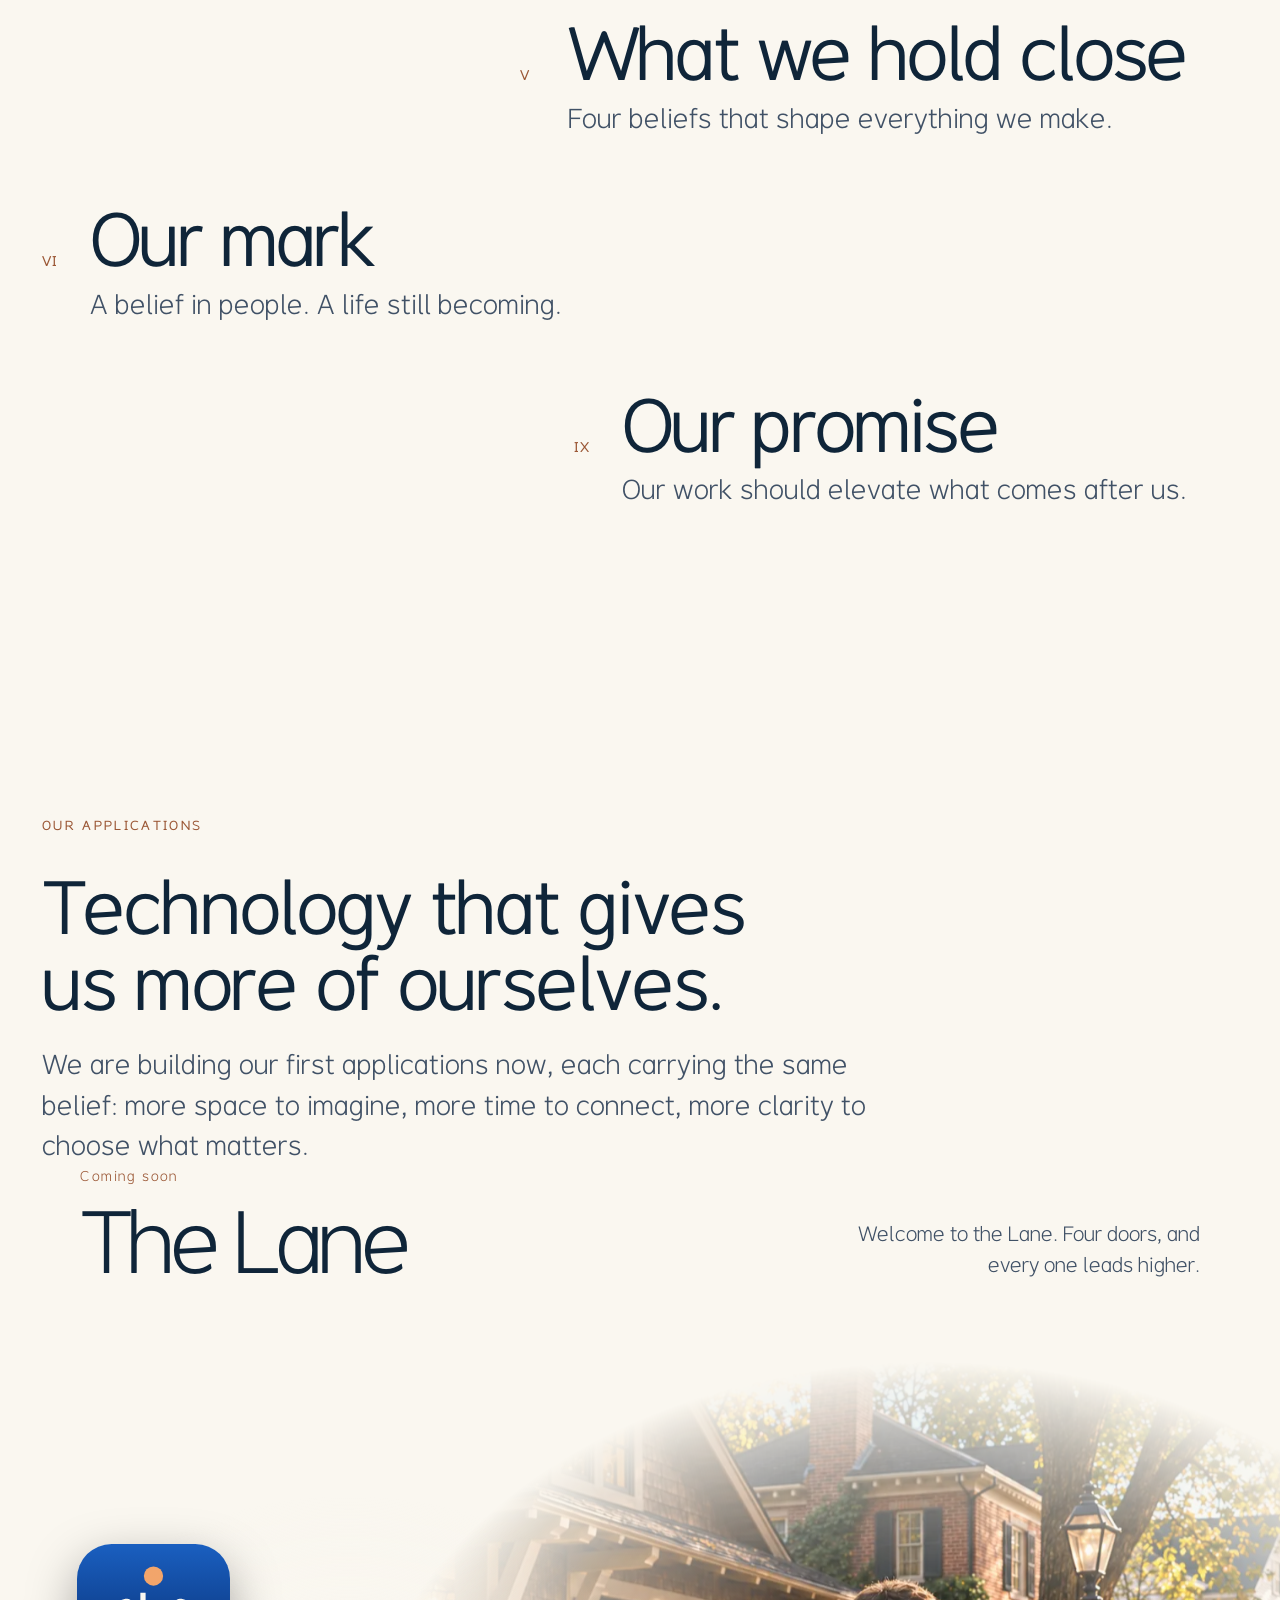
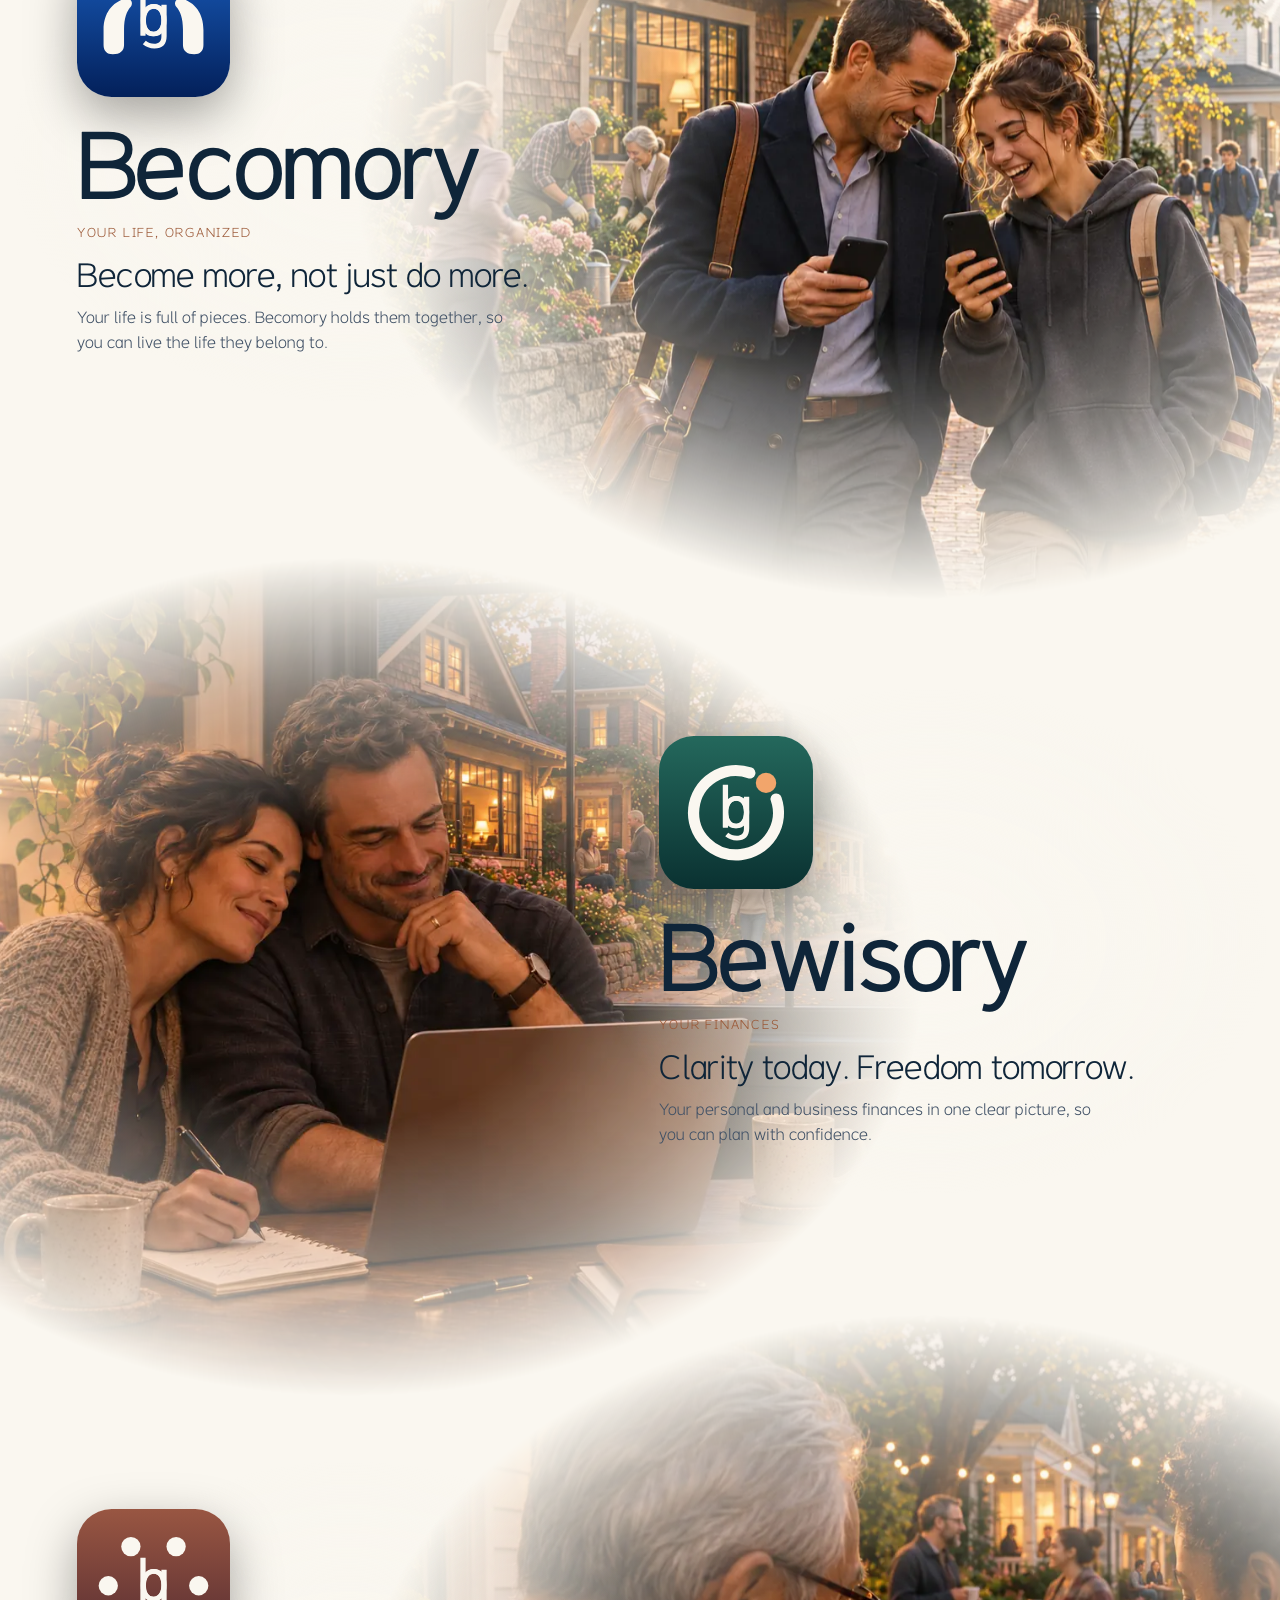
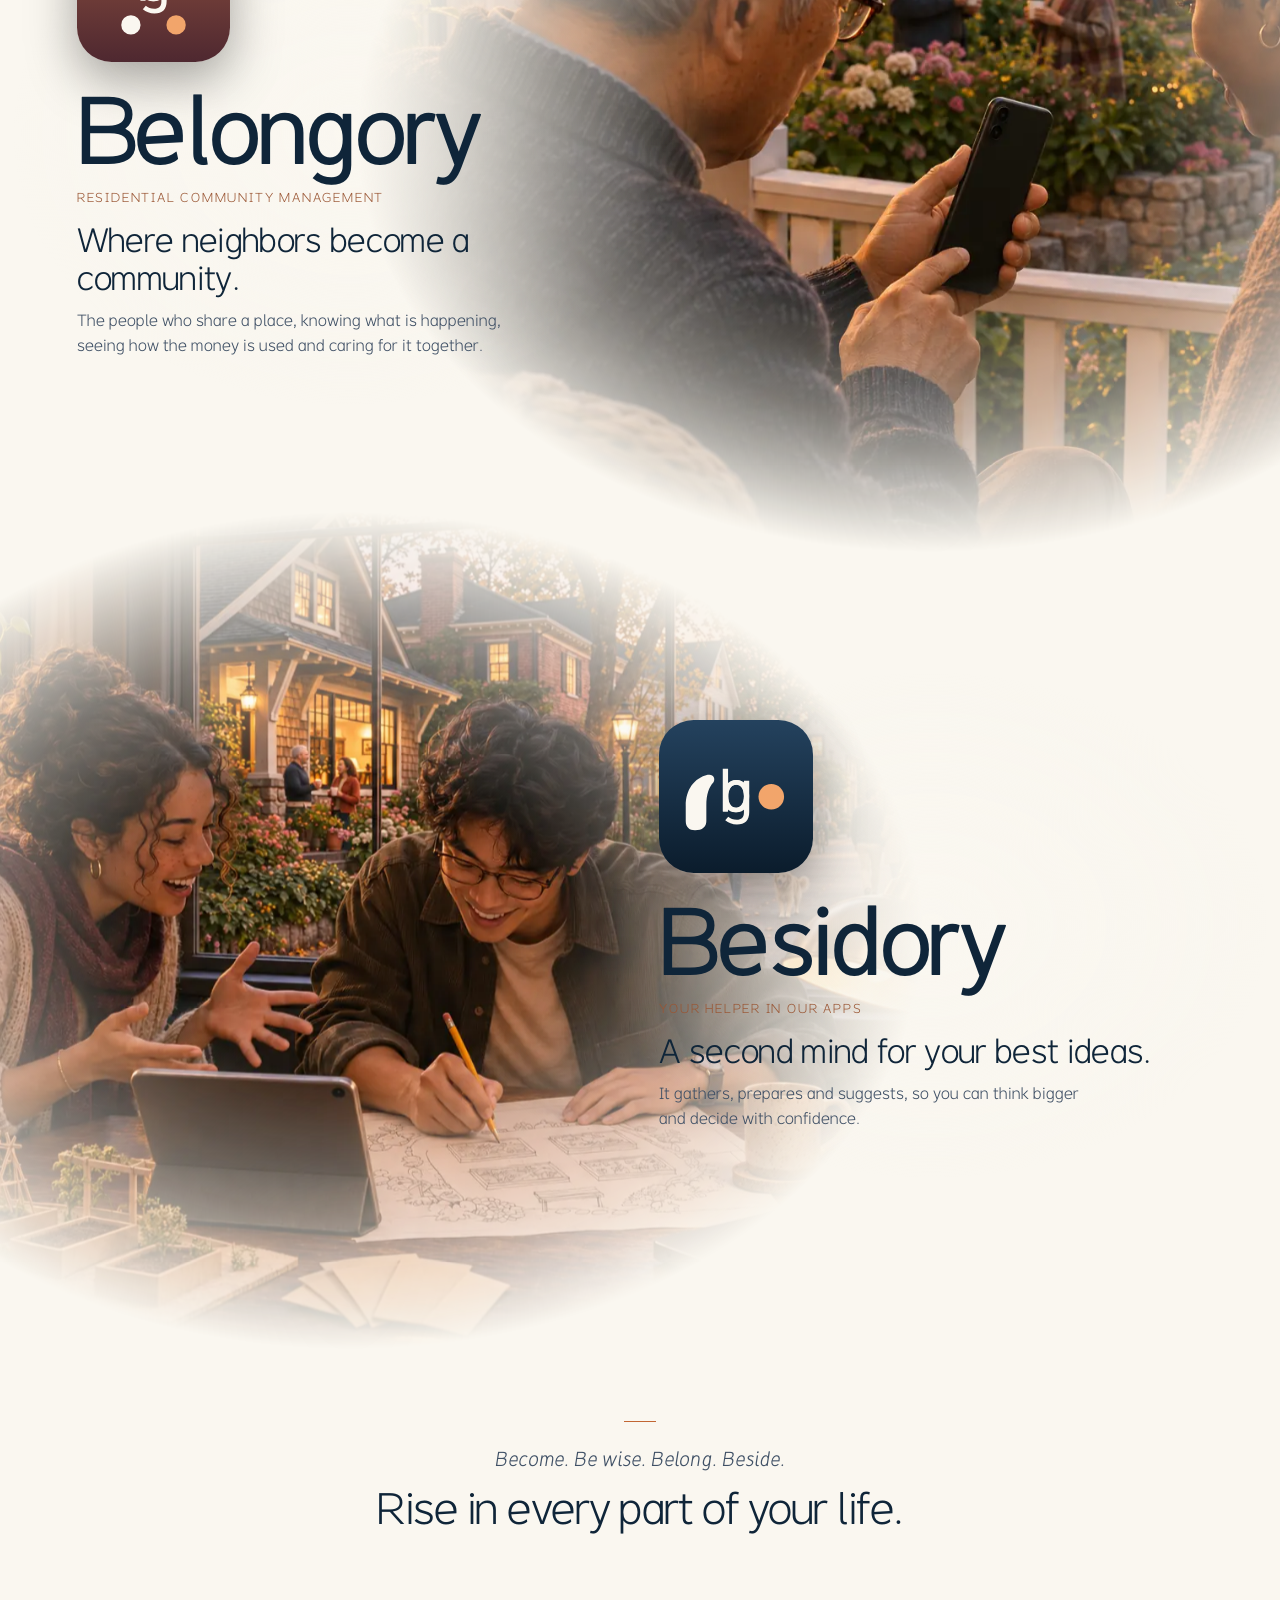
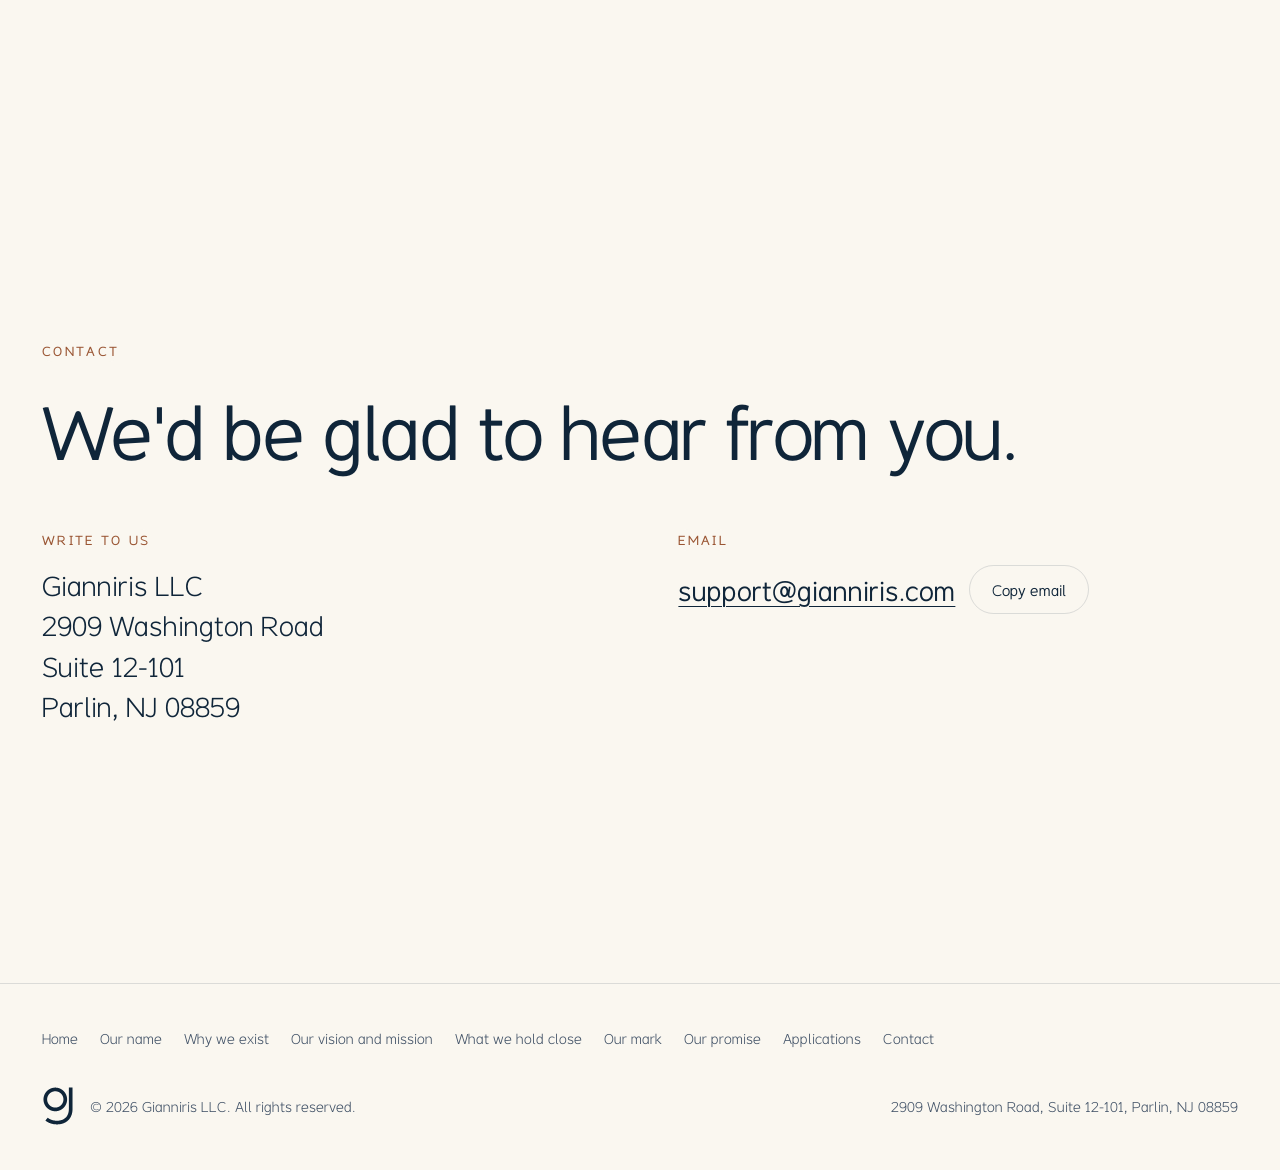
==== commit 01cff0c7: "C-WEB-20261126-06 Lane fixes from live test (hidden image ref, edge overflow)" ====
--- a/index.html
+++ b/index.html
@@ -49,7 +49,6 @@
     <p class="lane-intro">Welcome to the Lane. Four doors, and every one leads higher.</p>
   </div>
 
-  <figure class="lane-establish"><img src="/img/lane/lane.webp" alt="A tree-lined lane at dusk, four homes with warm windows and old street lamps." width="1536" height="1024" loading="lazy" decoding="async"></figure>
   <ul class="lane-apps" role="list">
     <li class="lane-app lane-app--becomory">
       <div class="lane-stop" tabindex="0" role="group" aria-labelledby="lane-becomory">
--- a/site.css
+++ b/site.css
@@ -346,7 +346,7 @@
 
 .founder{grid-column:-2;margin-top:6px;font-size:15px;letter-spacing:.04em;color:var(--ink-2)}
 
-.apps{display:block;margin:0;padding:0;border:0}.lane-section {   --lane-sky: linear-gradient(     180deg,     #0f2539 0%,     #1a3043 57%,     #293b49 71.76%,     #192d3d 71.76%,     #0f2539 100%   );   box-sizing: border-box;   inline-size: min(100%, 82rem);   margin-inline: auto;   padding-inline: clamp(1rem, 3vw, 2.5rem);   color: var(--ink); }  .lane-section *, .lane-section *::before {   box-sizing: border-box; }  .lane-section :is(h3, p) {   margin: 0; }  .lane-section .lane-heading {   display: grid;   grid-template-columns: minmax(0, 1fr) minmax(0, 24rem);   align-items: end;   gap: 1.25rem;   margin-block-end: clamp(1.5rem, 3vw, 2.75rem); }  .lane-section :is(.lane-status, .lane-what) {   color: var(--copper-ink, var(--ink));   font-size: .875rem;   line-height: 1.45; }  .lane-section .lane-status {   letter-spacing: .1em; }  .lane-section .lane-title {   margin-block-start: .5rem;   font-size: clamp(3rem, 6.8vw, 6.5rem);   font-weight: 400;   line-height: .98;   letter-spacing: -.06em; }  .lane-section .lane-intro {   color: var(--ink-2, var(--ink));   font-size: clamp(1.0625rem, 1.6vw, 1.375rem);   line-height: 1.5;   text-align: end; }  .lane-section .lane-apps {   display: grid;   grid-template-columns: repeat(4, minmax(0, 1fr));   margin: 0;   padding: 0;   list-style: none; }  .lane-section .lane-app {   min-inline-size: 0; }  .lane-section .lane-stop {   position: relative;   display: flex;   flex-direction: column;   block-size: 100%;   border-radius: .25rem; }  .lane-section .lane-stop:focus-visible {   z-index: 1;   outline: 2px solid var(--ink);   outline-offset: 3px; }  .lane-section .lane-house {   overflow: hidden;   background: var(--lane-sky); }  .lane-section .lane-house svg {   display: block;   inline-size: 100%;   block-size: auto;   aspect-ratio: 320 / 340; }  .lane-section .lane-app:first-child .lane-house {   border-start-start-radius: .375rem; }  .lane-section .lane-app:last-child .lane-house {   border-start-end-radius: .375rem; }  .lane-section .lane-distance {   fill: #b2bdc4;   opacity: .045; }  .lane-section .lane-horizon {   fill: none;   stroke: #f4eee2;   stroke-opacity: .24;   stroke-width: .75; }  .lane-section .lane-mass {   fill: #101f2e;   stroke: #f4eee2;   stroke-opacity: .46;   stroke-width: .9; }  .lane-section .lane-detail {   fill: none;   stroke: #f4eee2;   stroke-opacity: .31;   stroke-width: .85; }  .lane-section .lane-recess {   fill: #0a1724; }  .lane-section .lane-near {   fill: none;   stroke: #0a1824;   stroke-linecap: round;   stroke-width: 1.5; }  .lane-section .lane-mullion {   fill: none;   stroke: #172536;   stroke-width: .9; }  .lane-section .lane-light {   opacity: .84; }  .lane-section .lane-stop:is(:hover, :focus-visible) .lane-light {   opacity: 1; }  .lane-section .lane-card {   display: flex;   flex: 1;   flex-direction: column;   gap: .65rem;   padding: clamp(1rem, 2vw, 1.625rem);   border-block-end: 1px solid var(--line);   overflow-wrap: anywhere; }  .lane-section .lane-app + .lane-app .lane-card {   border-inline-start: 1px solid var(--line); }  .lane-section .lane-sign {   display: flex;   align-items: center;   gap: .625rem;   margin-block-end: .65rem; }  .lane-section .lane-icon {   display: block;   flex: 0 0 36px;   inline-size: 36px;   block-size: 36px;   border-radius: .375rem; }  .lane-section .lane-name {   font-size: clamp(1rem, 1.5vw, 1.25rem);   line-height: 1.2; }  .lane-section .lane-desc {   font-size: clamp(1.125rem, 1.65vw, 1.4375rem);   line-height: 1.3; }  .lane-section .lane-does {   color: var(--ink-2, var(--ink));   font-size: 1rem;   line-height: 1.55; }  .lane-section .lane-close {   padding-block-start: clamp(2rem, 5vw, 4rem);   text-align: center; }  .lane-section .lane-close::before {   content: "";   display: block;   inline-size: 2rem;   block-size: 1px;   margin: 0 auto 1.25rem;   background: var(--copper); }  .lane-section .lane-family {   color: var(--ink-2, var(--ink));   font-style: italic;   line-height: 1.5; }  .lane-section .lane-statement {   margin-block-start: .5rem;   font-size: clamp(1.65rem, 3.4vw, 2.875rem);   line-height: 1.15;   letter-spacing: -.035em; }  @media (max-width: 55rem) {   .lane-section .lane-heading {     grid-template-columns: minmax(0, 1fr);     gap: .875rem;   }    .lane-section .lane-intro {     max-inline-size: 29ch;     text-align: start;   }    .lane-section .lane-apps {     grid-template-columns: minmax(0, 1fr);     gap: 1.5rem;   }    .lane-section .lane-app .lane-house {     border-radius: .375rem .375rem 0 0;   }    .lane-section .lane-house svg {     max-inline-size: 30rem;     margin-inline: auto;   }    .lane-section .lane-app .lane-card {     border-inline: 1px solid var(--line);     border-end-start-radius: .375rem;     border-end-end-radius: .375rem;   } }  @media (prefers-reduced-motion: no-preference) {   .lane-section .lane-light {     transition: opacity 240ms ease;   }    .lane-section .lane-app--becomory { --lane-light-delay: 120ms; }   .lane-section .lane-app--bewisory { --lane-light-delay: 480ms; }   .lane-section .lane-app--belongory { --lane-light-delay: 840ms; }   .lane-section .lane-app--besidory { --lane-light-delay: 1200ms; }    .lane-section [data-lane-entered] .lane-distance {     --lane-travel: 3px;   }    .lane-section [data-lane-entered] .lane-frontage {     --lane-travel: 10px;   }    .lane-section [data-lane-entered] .lane-near {     --lane-travel: 19px;   }    .lane-section [data-lane-entered] :is(.lane-distance, .lane-frontage, .lane-near) {     animation: lane-dusk-track 4s cubic-bezier(.18, .64, .24, 1) both;   }    .lane-section [data-lane-entered] .lane-light-cue {     animation: lane-dusk-light 800ms ease-out var(--lane-light-delay) both;   }    .lane-section [data-lane-entered] .lane-stop:is(:hover, :focus-visible) .lane-light-cue,   .lane-section .lane-stop[data-lane-entered]:is(:hover, :focus-visible) .lane-light-cue {     animation: none;   }    @media (max-width: 55rem) {     .lane-section .lane-stop[data-lane-entered] .lane-light-cue {       animation-delay: 100ms;     }      .lane-section .lane-stop[data-lane-entered]:is(:hover, :focus-visible) .lane-light-cue {       animation: none;     }   }    @keyframes lane-dusk-track {     from { transform: translateX(var(--lane-travel)); }     to { transform: translateX(0); }   }    @keyframes lane-dusk-light {     from { opacity: .12; }     to { opacity: 1; }   } }/* warm dusk (owner: too tacky, then too bare): afterglow at the horizon, trees, stars */ .lane-section{--lane-sky:linear-gradient(180deg,#0d2236 0%,#152f48 38%,#2b3b55 62%,#5e4a4e 75%,#8f5f47 83.3%,#132737 83.3%,#0b1d2c 100%)} .lane-section .lane-house svg{aspect-ratio:320/216} .lane-section .lane-distance{fill:#d9b49a;opacity:.08} .lane-section .lane-horizon{stroke:#f2c9a6;stroke-opacity:.35} .lane-section .lane-tree{fill:#0b1a28;stroke:#f4eee2;stroke-opacity:.10;stroke-width:.6} .lane-section .lane-star{fill:#f4eee2;opacity:.55} .lane-section .lane-mass{fill:#0f1e2d;stroke-opacity:.5} .lane-section .lane-light{opacity:.92} /* The Lane as collage (owner, Nov 26): no street shot; straight into the apps. Each scene melts into the page    (the g stays visible through it); the app's icon and name lead, large. */ .lane-section .lane-establish{display:none} .lane-section .lane-apps{display:block!important;margin:0;padding:0;list-style:none} .lane-section .lane-app{position:relative;min-height:min(96svh,60rem);display:grid;align-items:center;margin:0 calc(50% - 50vw);padding:clamp(3rem,8svh,6rem) max(1.25rem,6vw);isolation:isolate;overflow:visible} .lane-section .lane-app + .lane-app{margin-top:clamp(-6rem,-8svh,-3rem)} .lane-section .lane-stop{display:block;position:static;height:auto;border-radius:0} .lane-section .lane-house{position:absolute;inset:0;z-index:-1;background:none!important;border-radius:0!important;overflow:visible} .lane-section .lane-house img{position:absolute;top:0;bottom:0;right:0;left:auto;width:min(72vw,78rem);height:100%;aspect-ratio:auto;object-fit:cover;object-position:50% 50%;   -webkit-mask-image:radial-gradient(ellipse 64% 50% at 62% 50%,#000 34%,rgba(0,0,0,.55) 66%,transparent 97%);mask-image:radial-gradient(ellipse 64% 50% at 62% 50%,#000 34%,rgba(0,0,0,.55) 66%,transparent 97%);   opacity:.92;transform:translate3d(0,var(--lane-shift,0px),0) scale(1.04);will-change:transform} .lane-section .lane-app:nth-child(even) .lane-house img{right:auto;left:0;-webkit-mask-image:radial-gradient(ellipse 64% 50% at 38% 50%,#000 34%,rgba(0,0,0,.55) 66%,transparent 97%);mask-image:radial-gradient(ellipse 64% 50% at 38% 50%,#000 34%,rgba(0,0,0,.55) 66%,transparent 97%)} .lane-section .lane-card{position:relative;z-index:1;max-width:34rem;padding:0;border:0!important;background:none;display:flex;flex-direction:column;gap:.75rem} .lane-section .lane-app:nth-child(even) .lane-card{margin-left:auto} .lane-section .lane-app + .lane-app .lane-card{border-inline-start:0!important} .lane-section .lane-sign{display:flex;flex-direction:column;align-items:flex-start;gap:1rem;margin:0 0 .5rem} .lane-section .lane-icon{width:clamp(6.5rem,12vw,10rem)!important;height:clamp(6.5rem,12vw,10rem)!important;flex:none!important;border-radius:22.5%!important;box-shadow:0 18px 50px rgba(0,0,0,.35)} .lane-section .lane-name{font-size:clamp(3rem,7.4vw,6.75rem)!important;font-weight:600;line-height:.95;letter-spacing:-.035em;color:var(--ink)} .lane-section .lane-what{font-size:clamp(.8rem,1vw,.95rem);letter-spacing:.14em;text-transform:uppercase;color:var(--copper-ink)} .lane-section .lane-desc{font-size:clamp(1.5rem,2.6vw,2.4rem);line-height:1.15;letter-spacing:-.02em;color:var(--ink)} .lane-section .lane-does{font-size:clamp(1rem,1.25vw,1.15rem);line-height:1.55;max-width:28em;color:var(--ink-2)} /* a soft scrim so the words stay readable where the scene reaches them */ .lane-section .lane-card::before{content:"";position:absolute;inset:-3rem -4rem;z-index:-1;background:radial-gradient(closest-side,color-mix(in srgb,var(--ground,#0f2539) 70%,transparent),transparent);pointer-events:none} .js .lane-section .lane-app .lane-card{opacity:0;transform:translateY(24px);transition:opacity .9s ease,transform .9s ease} .js .lane-section .lane-app.is-in .lane-card{opacity:1;transform:none} @media (max-width:55rem){   .lane-section .lane-app{min-height:auto;align-items:end;padding-top:min(62vw,26rem);padding-bottom:3rem}   .lane-section .lane-app + .lane-app{margin-top:0}   .lane-section .lane-house img,.lane-section .lane-app:nth-child(even) .lane-house img{left:0;right:0;width:100%;height:min(78vw,32rem);bottom:auto;     -webkit-mask-image:radial-gradient(ellipse 70% 50% at 50% 50%,#000 40%,transparent 97%);mask-image:radial-gradient(ellipse 70% 50% at 50% 50%,#000 40%,transparent 97%)}   .lane-section .lane-app:nth-child(even) .lane-card{margin-left:0}   .lane-section .lane-name{font-size:clamp(2.75rem,12vw,4rem)!important} } @media (prefers-reduced-motion:reduce){.lane-section .lane-house img{transform:none}.js .lane-section .lane-app .lane-card{opacity:1;transform:none;transition:none}} /* keep each scene's people in the clear part of the fade (desktop) */ @media (min-width:55.01rem){.lane-section .lane-app:nth-child(1) .lane-house img{object-position:0% 50%}.lane-section .lane-app:nth-child(2) .lane-house img{object-position:47% 50%}.lane-section .lane-app:nth-child(3) .lane-house img{object-position:10% 50%}.lane-section .lane-app:nth-child(4) .lane-house img{object-position:83% 50%}} .lane-section .lane-house img{opacity:1} 
+.apps{display:block;margin:0;padding:0;border:0}.lane-section {   --lane-sky: linear-gradient(     180deg,     #0f2539 0%,     #1a3043 57%,     #293b49 71.76%,     #192d3d 71.76%,     #0f2539 100%   );   box-sizing: border-box;   inline-size: min(100%, 82rem);   margin-inline: auto;   padding-inline: clamp(1rem, 3vw, 2.5rem);   color: var(--ink); }  .lane-section *, .lane-section *::before {   box-sizing: border-box; }  .lane-section :is(h3, p) {   margin: 0; }  .lane-section .lane-heading {   display: grid;   grid-template-columns: minmax(0, 1fr) minmax(0, 24rem);   align-items: end;   gap: 1.25rem;   margin-block-end: clamp(1.5rem, 3vw, 2.75rem); }  .lane-section :is(.lane-status, .lane-what) {   color: var(--copper-ink, var(--ink));   font-size: .875rem;   line-height: 1.45; }  .lane-section .lane-status {   letter-spacing: .1em; }  .lane-section .lane-title {   margin-block-start: .5rem;   font-size: clamp(3rem, 6.8vw, 6.5rem);   font-weight: 400;   line-height: .98;   letter-spacing: -.06em; }  .lane-section .lane-intro {   color: var(--ink-2, var(--ink));   font-size: clamp(1.0625rem, 1.6vw, 1.375rem);   line-height: 1.5;   text-align: end; }  .lane-section .lane-apps {   display: grid;   grid-template-columns: repeat(4, minmax(0, 1fr));   margin: 0;   padding: 0;   list-style: none; }  .lane-section .lane-app {   min-inline-size: 0; }  .lane-section .lane-stop {   position: relative;   display: flex;   flex-direction: column;   block-size: 100%;   border-radius: .25rem; }  .lane-section .lane-stop:focus-visible {   z-index: 1;   outline: 2px solid var(--ink);   outline-offset: 3px; }  .lane-section .lane-house {   overflow: hidden;   background: var(--lane-sky); }  .lane-section .lane-house svg {   display: block;   inline-size: 100%;   block-size: auto;   aspect-ratio: 320 / 340; }  .lane-section .lane-app:first-child .lane-house {   border-start-start-radius: .375rem; }  .lane-section .lane-app:last-child .lane-house {   border-start-end-radius: .375rem; }  .lane-section .lane-distance {   fill: #b2bdc4;   opacity: .045; }  .lane-section .lane-horizon {   fill: none;   stroke: #f4eee2;   stroke-opacity: .24;   stroke-width: .75; }  .lane-section .lane-mass {   fill: #101f2e;   stroke: #f4eee2;   stroke-opacity: .46;   stroke-width: .9; }  .lane-section .lane-detail {   fill: none;   stroke: #f4eee2;   stroke-opacity: .31;   stroke-width: .85; }  .lane-section .lane-recess {   fill: #0a1724; }  .lane-section .lane-near {   fill: none;   stroke: #0a1824;   stroke-linecap: round;   stroke-width: 1.5; }  .lane-section .lane-mullion {   fill: none;   stroke: #172536;   stroke-width: .9; }  .lane-section .lane-light {   opacity: .84; }  .lane-section .lane-stop:is(:hover, :focus-visible) .lane-light {   opacity: 1; }  .lane-section .lane-card {   display: flex;   flex: 1;   flex-direction: column;   gap: .65rem;   padding: clamp(1rem, 2vw, 1.625rem);   border-block-end: 1px solid var(--line);   overflow-wrap: anywhere; }  .lane-section .lane-app + .lane-app .lane-card {   border-inline-start: 1px solid var(--line); }  .lane-section .lane-sign {   display: flex;   align-items: center;   gap: .625rem;   margin-block-end: .65rem; }  .lane-section .lane-icon {   display: block;   flex: 0 0 36px;   inline-size: 36px;   block-size: 36px;   border-radius: .375rem; }  .lane-section .lane-name {   font-size: clamp(1rem, 1.5vw, 1.25rem);   line-height: 1.2; }  .lane-section .lane-desc {   font-size: clamp(1.125rem, 1.65vw, 1.4375rem);   line-height: 1.3; }  .lane-section .lane-does {   color: var(--ink-2, var(--ink));   font-size: 1rem;   line-height: 1.55; }  .lane-section .lane-close {   padding-block-start: clamp(2rem, 5vw, 4rem);   text-align: center; }  .lane-section .lane-close::before {   content: "";   display: block;   inline-size: 2rem;   block-size: 1px;   margin: 0 auto 1.25rem;   background: var(--copper); }  .lane-section .lane-family {   color: var(--ink-2, var(--ink));   font-style: italic;   line-height: 1.5; }  .lane-section .lane-statement {   margin-block-start: .5rem;   font-size: clamp(1.65rem, 3.4vw, 2.875rem);   line-height: 1.15;   letter-spacing: -.035em; }  @media (max-width: 55rem) {   .lane-section .lane-heading {     grid-template-columns: minmax(0, 1fr);     gap: .875rem;   }    .lane-section .lane-intro {     max-inline-size: 29ch;     text-align: start;   }    .lane-section .lane-apps {     grid-template-columns: minmax(0, 1fr);     gap: 1.5rem;   }    .lane-section .lane-app .lane-house {     border-radius: .375rem .375rem 0 0;   }    .lane-section .lane-house svg {     max-inline-size: 30rem;     margin-inline: auto;   }    .lane-section .lane-app .lane-card {     border-inline: 1px solid var(--line);     border-end-start-radius: .375rem;     border-end-end-radius: .375rem;   } }  @media (prefers-reduced-motion: no-preference) {   .lane-section .lane-light {     transition: opacity 240ms ease;   }    .lane-section .lane-app--becomory { --lane-light-delay: 120ms; }   .lane-section .lane-app--bewisory { --lane-light-delay: 480ms; }   .lane-section .lane-app--belongory { --lane-light-delay: 840ms; }   .lane-section .lane-app--besidory { --lane-light-delay: 1200ms; }    .lane-section [data-lane-entered] .lane-distance {     --lane-travel: 3px;   }    .lane-section [data-lane-entered] .lane-frontage {     --lane-travel: 10px;   }    .lane-section [data-lane-entered] .lane-near {     --lane-travel: 19px;   }    .lane-section [data-lane-entered] :is(.lane-distance, .lane-frontage, .lane-near) {     animation: lane-dusk-track 4s cubic-bezier(.18, .64, .24, 1) both;   }    .lane-section [data-lane-entered] .lane-light-cue {     animation: lane-dusk-light 800ms ease-out var(--lane-light-delay) both;   }    .lane-section [data-lane-entered] .lane-stop:is(:hover, :focus-visible) .lane-light-cue,   .lane-section .lane-stop[data-lane-entered]:is(:hover, :focus-visible) .lane-light-cue {     animation: none;   }    @media (max-width: 55rem) {     .lane-section .lane-stop[data-lane-entered] .lane-light-cue {       animation-delay: 100ms;     }      .lane-section .lane-stop[data-lane-entered]:is(:hover, :focus-visible) .lane-light-cue {       animation: none;     }   }    @keyframes lane-dusk-track {     from { transform: translateX(var(--lane-travel)); }     to { transform: translateX(0); }   }    @keyframes lane-dusk-light {     from { opacity: .12; }     to { opacity: 1; }   } }/* warm dusk (owner: too tacky, then too bare): afterglow at the horizon, trees, stars */ .lane-section{--lane-sky:linear-gradient(180deg,#0d2236 0%,#152f48 38%,#2b3b55 62%,#5e4a4e 75%,#8f5f47 83.3%,#132737 83.3%,#0b1d2c 100%)} .lane-section .lane-house svg{aspect-ratio:320/216} .lane-section .lane-distance{fill:#d9b49a;opacity:.08} .lane-section .lane-horizon{stroke:#f2c9a6;stroke-opacity:.35} .lane-section .lane-tree{fill:#0b1a28;stroke:#f4eee2;stroke-opacity:.10;stroke-width:.6} .lane-section .lane-star{fill:#f4eee2;opacity:.55} .lane-section .lane-mass{fill:#0f1e2d;stroke-opacity:.5} .lane-section .lane-light{opacity:.92} /* The Lane as collage (owner, Nov 26): no street shot; straight into the apps. Each scene melts into the page    (the g stays visible through it); the app's icon and name lead, large. */ .lane-section .lane-establish{display:none} .lane-section .lane-apps{display:block!important;margin:0;padding:0;list-style:none} .lane-section .lane-app{position:relative;min-height:min(96svh,60rem);display:grid;align-items:center;margin:0 calc(50% - 50vw);padding:clamp(3rem,8svh,6rem) max(1.25rem,6vw);isolation:isolate;overflow:visible} .lane-section .lane-app + .lane-app{margin-top:clamp(-6rem,-8svh,-3rem)} .lane-section .lane-stop{display:block;position:static;height:auto;border-radius:0} .lane-section .lane-house{position:absolute;inset:0;z-index:-1;background:none!important;border-radius:0!important;overflow:visible} .lane-section .lane-house img{position:absolute;top:0;bottom:0;right:0;left:auto;width:min(72vw,78rem);height:100%;aspect-ratio:auto;object-fit:cover;object-position:50% 50%;   -webkit-mask-image:radial-gradient(ellipse 64% 50% at 62% 50%,#000 34%,rgba(0,0,0,.55) 66%,transparent 97%);mask-image:radial-gradient(ellipse 64% 50% at 62% 50%,#000 34%,rgba(0,0,0,.55) 66%,transparent 97%);   opacity:.92;transform:translate3d(0,var(--lane-shift,0px),0);will-change:transform} .lane-section .lane-app:nth-child(even) .lane-house img{right:auto;left:0;-webkit-mask-image:radial-gradient(ellipse 64% 50% at 38% 50%,#000 34%,rgba(0,0,0,.55) 66%,transparent 97%);mask-image:radial-gradient(ellipse 64% 50% at 38% 50%,#000 34%,rgba(0,0,0,.55) 66%,transparent 97%)} .lane-section .lane-card{position:relative;z-index:1;max-width:34rem;padding:0;border:0!important;background:none;display:flex;flex-direction:column;gap:.75rem} .lane-section .lane-app:nth-child(even) .lane-card{margin-left:auto} .lane-section .lane-app + .lane-app .lane-card{border-inline-start:0!important} .lane-section .lane-sign{display:flex;flex-direction:column;align-items:flex-start;gap:1rem;margin:0 0 .5rem} .lane-section .lane-icon{width:clamp(6.5rem,12vw,10rem)!important;height:clamp(6.5rem,12vw,10rem)!important;flex:none!important;border-radius:22.5%!important;box-shadow:0 18px 50px rgba(0,0,0,.35)} .lane-section .lane-name{font-size:clamp(3rem,7.4vw,6.75rem)!important;font-weight:600;line-height:.95;letter-spacing:-.035em;color:var(--ink)} .lane-section .lane-what{font-size:clamp(.8rem,1vw,.95rem);letter-spacing:.14em;text-transform:uppercase;color:var(--copper-ink)} .lane-section .lane-desc{font-size:clamp(1.5rem,2.6vw,2.4rem);line-height:1.15;letter-spacing:-.02em;color:var(--ink)} .lane-section .lane-does{font-size:clamp(1rem,1.25vw,1.15rem);line-height:1.55;max-width:28em;color:var(--ink-2)} /* a soft scrim so the words stay readable where the scene reaches them */ .lane-section .lane-card::before{content:"";position:absolute;inset:-3rem -4rem;z-index:-1;background:radial-gradient(closest-side,color-mix(in srgb,var(--ground,#0f2539) 70%,transparent),transparent);pointer-events:none} .js .lane-section .lane-app .lane-card{opacity:0;transform:translateY(24px);transition:opacity .9s ease,transform .9s ease} .js .lane-section .lane-app.is-in .lane-card{opacity:1;transform:none} @media (max-width:55rem){   .lane-section .lane-app{min-height:auto;align-items:end;padding-top:min(62vw,26rem);padding-bottom:3rem}   .lane-section .lane-app + .lane-app{margin-top:0}   .lane-section .lane-house img,.lane-section .lane-app:nth-child(even) .lane-house img{left:0;right:0;width:100%;height:min(78vw,32rem);bottom:auto;     -webkit-mask-image:radial-gradient(ellipse 70% 50% at 50% 50%,#000 40%,transparent 97%);mask-image:radial-gradient(ellipse 70% 50% at 50% 50%,#000 40%,transparent 97%)}   .lane-section .lane-app:nth-child(even) .lane-card{margin-left:0}   .lane-section .lane-name{font-size:clamp(2.75rem,12vw,4rem)!important} } @media (prefers-reduced-motion:reduce){.lane-section .lane-house img{transform:none}.js .lane-section .lane-app .lane-card{opacity:1;transform:none;transition:none}} /* keep each scene's people in the clear part of the fade (desktop) */ @media (min-width:55.01rem){.lane-section .lane-app:nth-child(1) .lane-house img{object-position:0% 50%}.lane-section .lane-app:nth-child(2) .lane-house img{object-position:47% 50%}.lane-section .lane-app:nth-child(3) .lane-house img{object-position:10% 50%}.lane-section .lane-app:nth-child(4) .lane-house img{object-position:83% 50%}} .lane-section .lane-house img{opacity:1} .lane-section .lane-app{overflow-x:clip;overflow-y:visible} 
 
 /* gianniris-live-fixes */
 .bigl a{transition:transform .5s var(--ease)!important}.wordmark .i{transition:none!important}
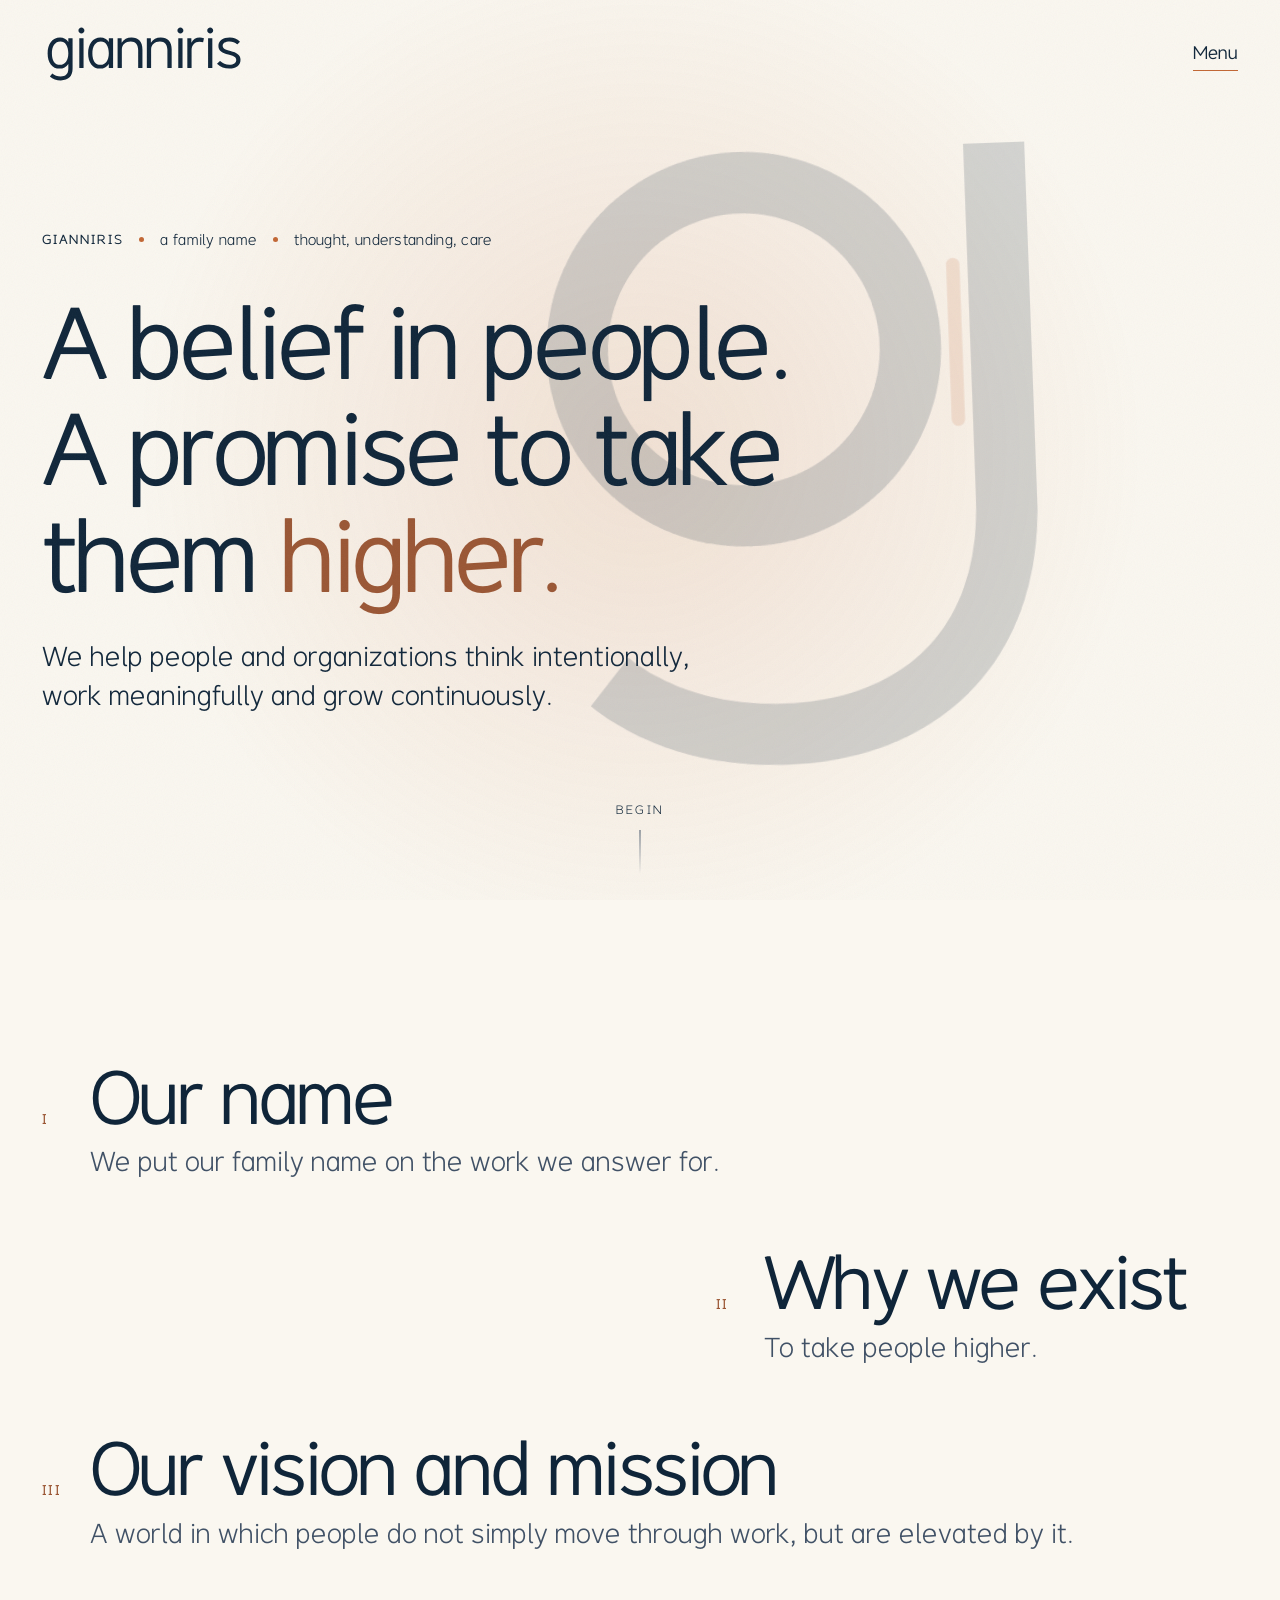
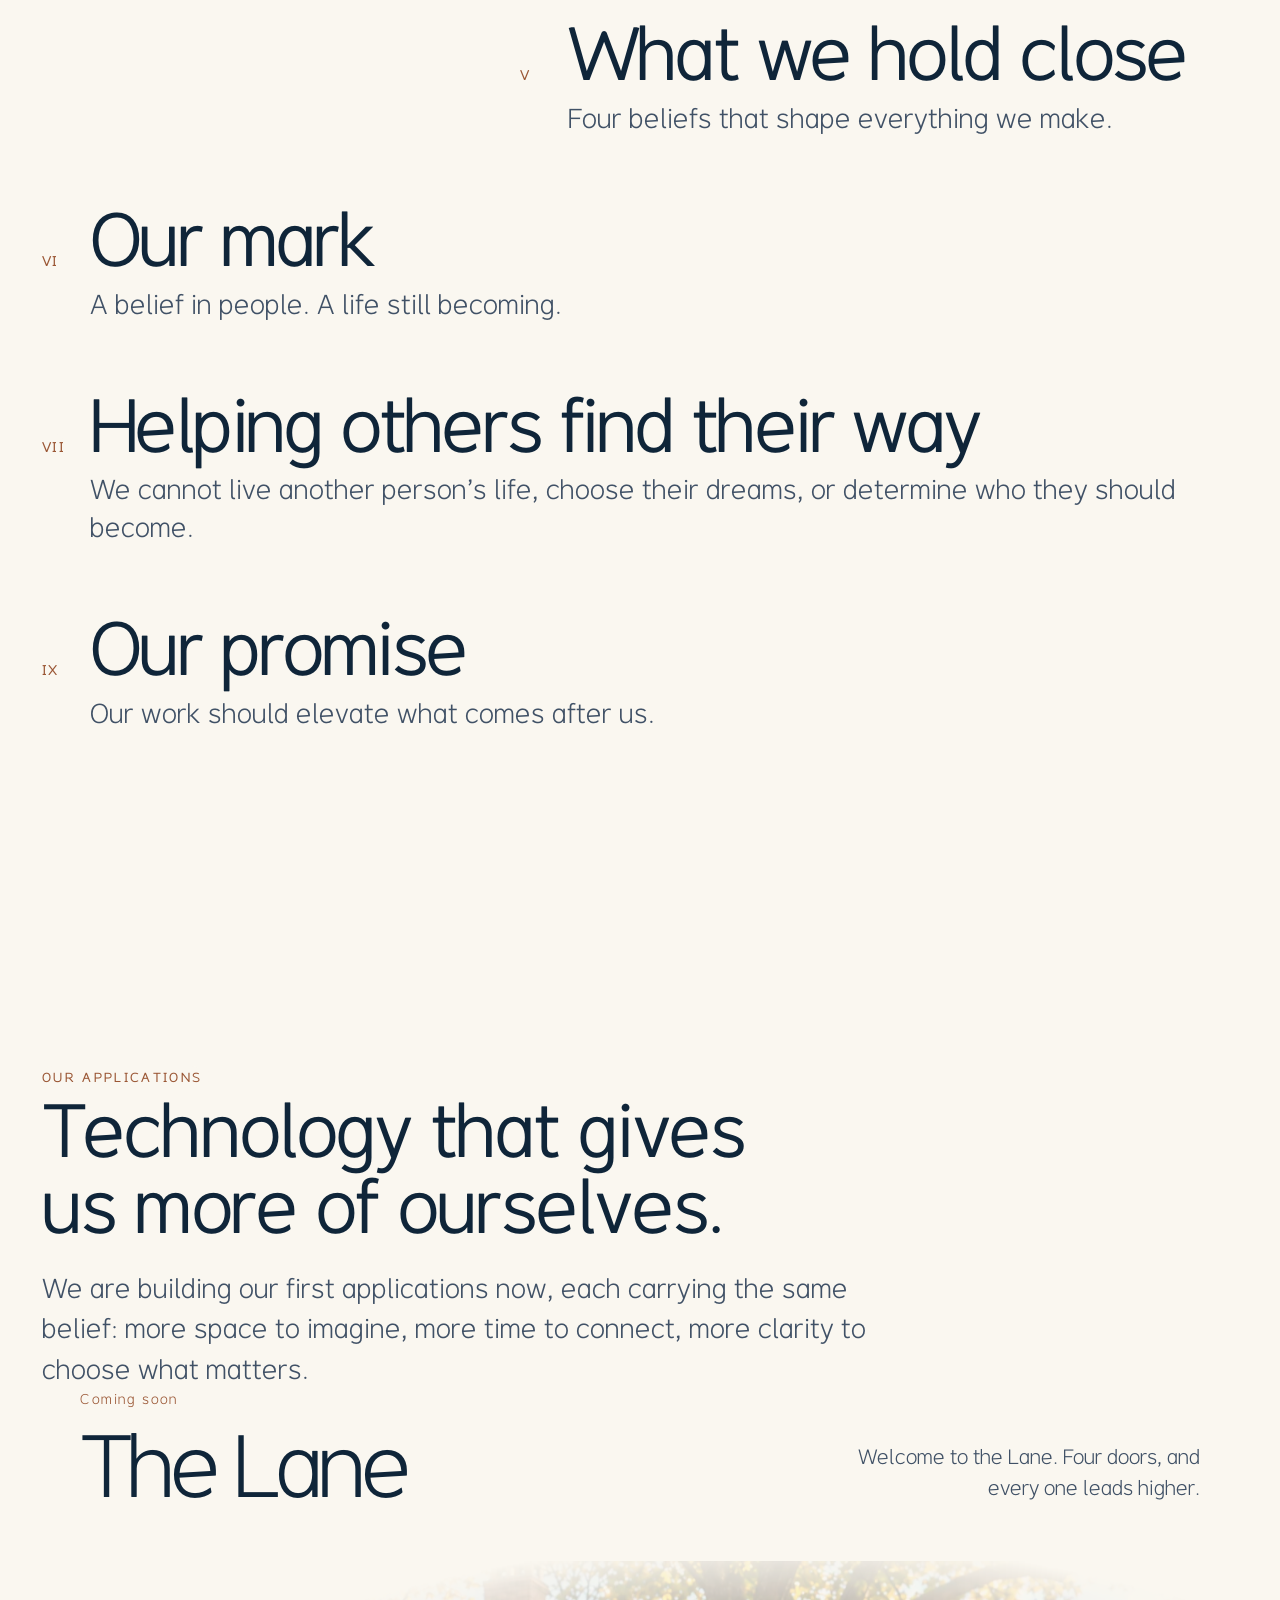
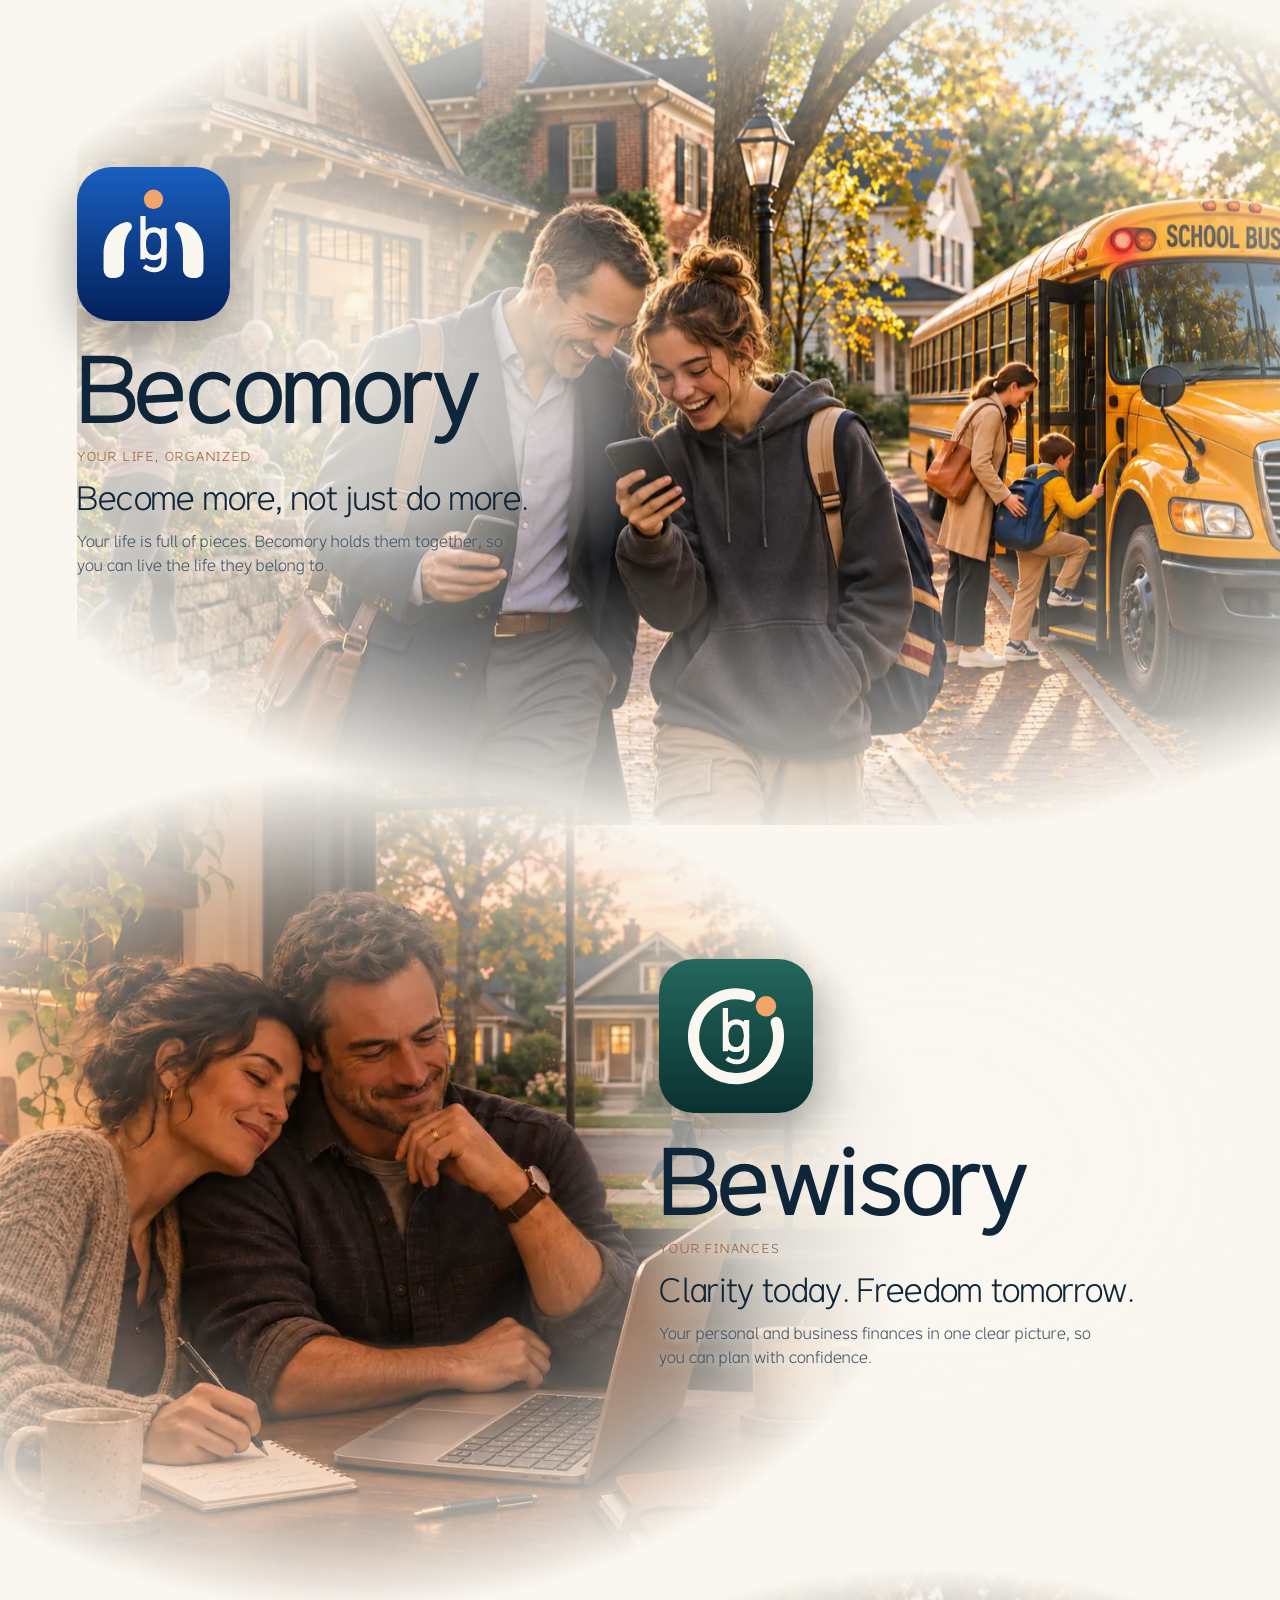
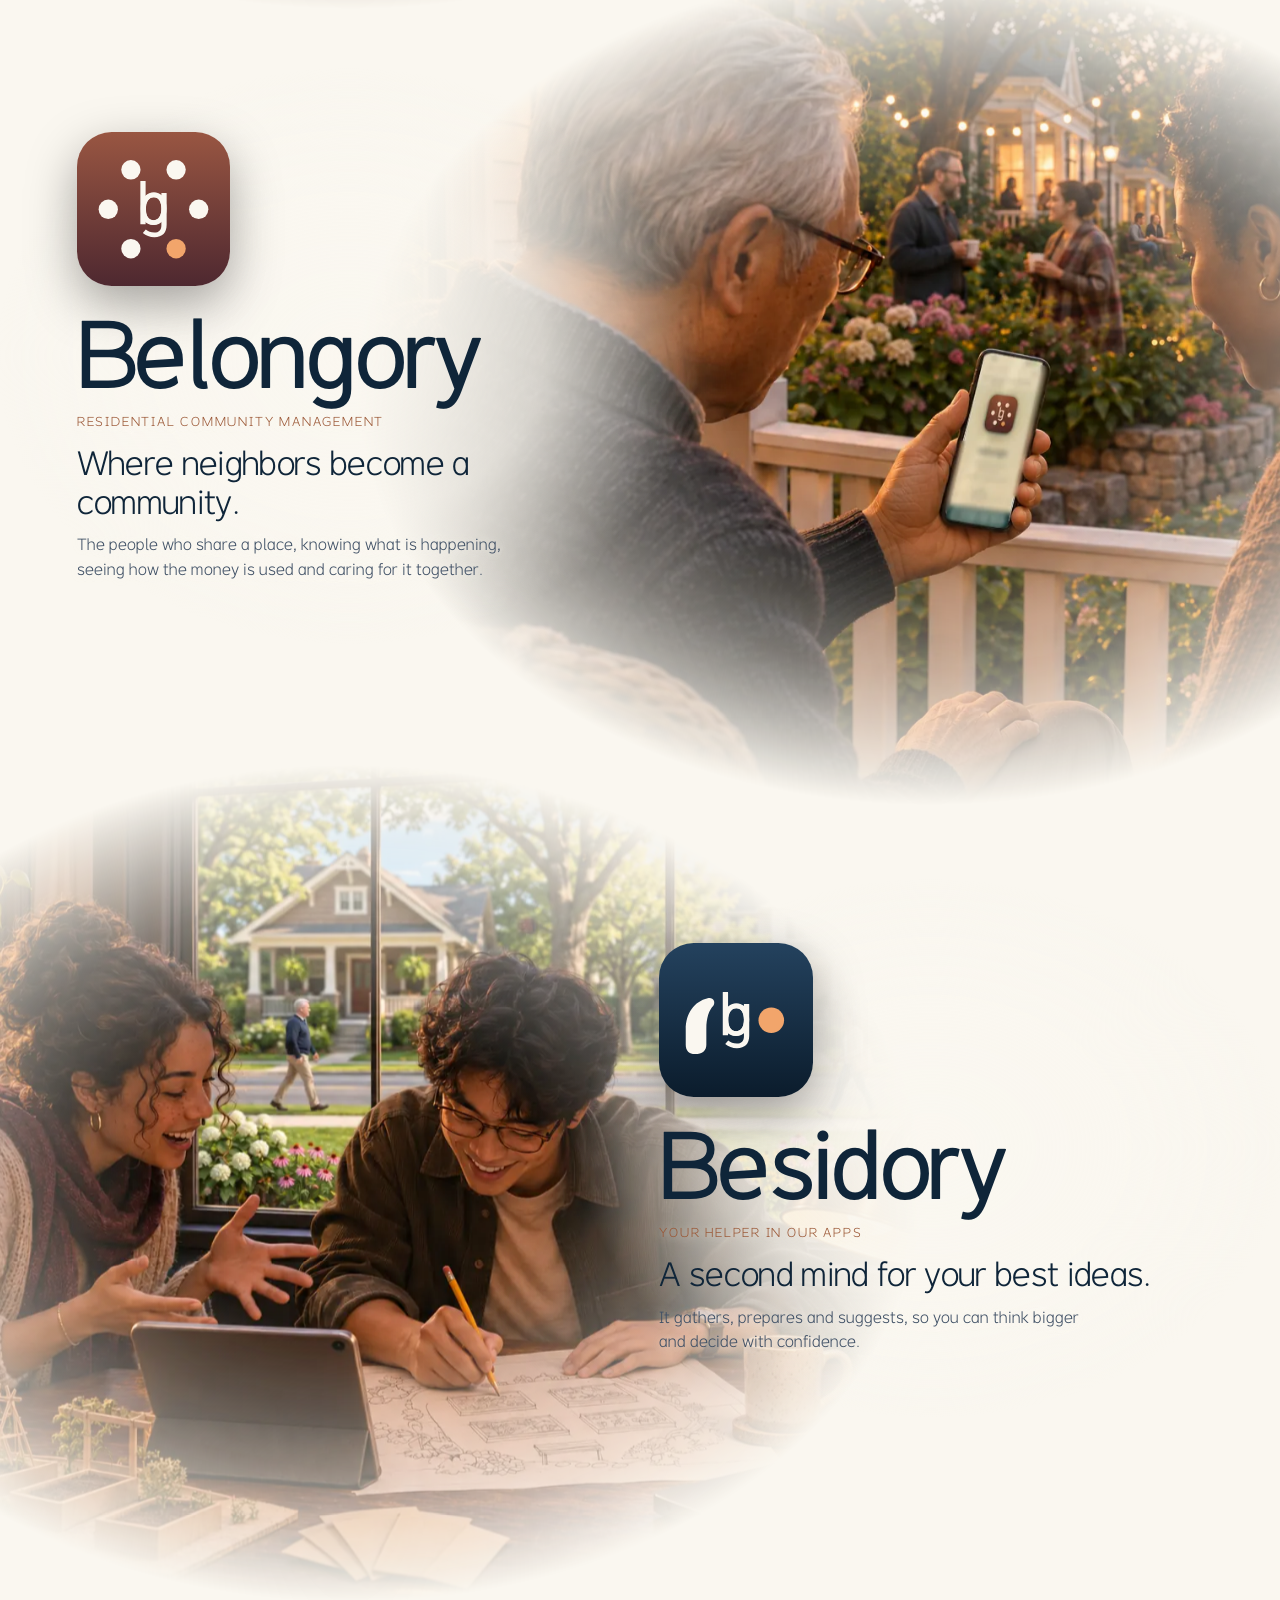
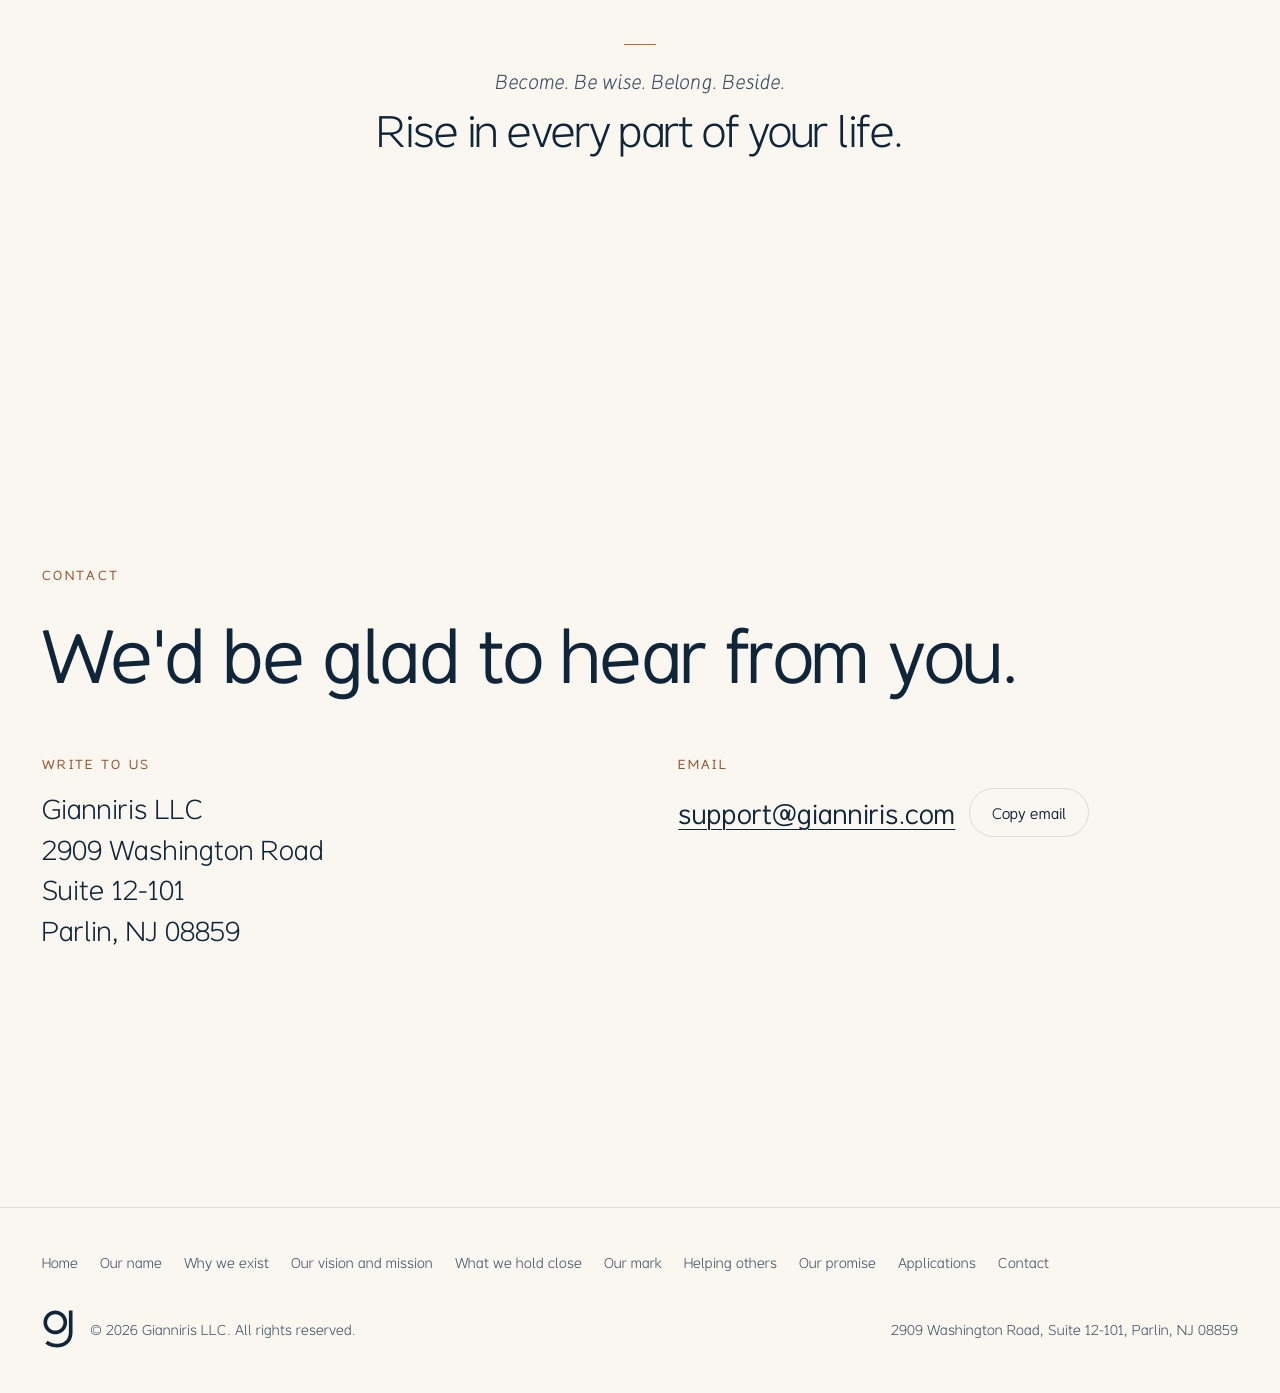
==== commit f775fe3e: "C-WEB-20261126-07 Promise stands alone (/heart/), Lane scene fixes" ====
--- a/index.html
+++ b/index.html
@@ -15,7 +15,7 @@
 <body class="p-home" data-page="home">
 <div id="world" aria-hidden="true"><div class="halo"></div><div class="art" id="wart"><svg class="f" id="wa" viewBox="0 0 340 280"><path d="M226.9 98.0 L226.9 97.5 L226.9 97.1 L226.9 96.6 L226.9 96.2 L226.8 95.7 L226.8 95.3 L226.8 94.8 L226.8 94.3 L226.7 93.9 L226.7 93.4 L226.7 93.0 L226.6 92.5 L226.6 92.1 L226.6 91.6 L226.5 91.2 L226.5 90.7 L226.4 90.3 L226.4 89.8 L226.3 89.4 L226.2 88.9 L226.2 88.5 L226.1 88.0 L226.0 87.6 L226.0 87.1 L225.9 86.7 L225.8 86.2 L225.7 85.8 L225.7 85.4 L225.6 84.9 L225.5 84.5 L225.4 84.0 L225.3 83.6 L225.2 83.1 L225.1 82.7 L225.0 82.2 L224.9 81.8 L224.8 81.4 L224.7 80.9 L224.6 80.5 L224.5 80.0 L224.4 79.6 L224.2 79.2 L224.1 78.7 L224.0 78.3 L223.9 77.9 L223.7 77.4 L223.6 77.0 L223.5 76.6 L223.3 76.1 L223.2 75.7 L223.0 75.3 L222.9 74.8 L222.7 74.4 L222.6 74.0 L222.4 73.6 L222.3 73.1 L222.1 72.7 L222.0 72.3 L221.8 71.9 L221.6 71.4 L221.5 71.0 L221.3 70.6 L221.1 70.2 L220.9 69.8 L220.8 69.4 L220.6 68.9 L220.4 68.5 L220.2 68.1 L220.0 67.7 L219.8 67.3 L219.6 66.9 L219.4 66.5 L219.2 66.1 L219.0 65.7 L218.8 65.3 L218.6 64.9 L218.4 64.5 L218.2 64.1 L218.0 63.7 L217.8 63.3 L217.5 62.9 L217.3 62.5 L217.1 62.1 L216.9 61.7 L216.6 61.3 L216.4 60.9 L216.2 60.5 L215.9 60.1 L215.7 59.7 L215.5 59.4 L215.2 59.0 L215.0 58.6 L214.7 58.2 L214.5 57.8 L214.2 57.5 L214.0 57.1 L213.7 56.7 L213.4 56.3 L213.2 56.0 L212.9 55.6 L212.6 55.2 L212.4 54.9 L212.1 54.5 L211.8 54.1 L211.6 53.8 L211.3 53.4 L211.0 53.1 L210.7 52.7 L210.4 52.4 L210.1 52.0 L209.9 51.7 L209.6 51.3 L209.3 51.0 L209.0 50.6 L208.7 50.3 L208.4 49.9 L208.1 49.6 L207.8 49.3 L207.5 48.9 L207.2 48.6 L206.9 48.3 L206.5 47.9 L206.2 47.6 L205.9 47.3 L205.6 47.0 L205.3 46.6 L205.0 46.3 L204.6 46.0 L204.3 45.7 L204.0 45.4 L203.6 45.1 L203.3 44.8 L203.0 44.4 L202.6 44.1 L202.3 43.8 L202.0 43.5 L201.6 43.2 L201.3 42.9 L200.9 42.6 L200.6 42.3 L200.3 42.1 L199.9 41.8 L199.6 41.5 L199.2 41.2 L198.8 40.9 L198.5 40.6 L198.1 40.4 L197.8 40.1 L197.4 39.8 L197.0 39.5 L196.7 39.3 L196.3 39.0 L195.9 38.7 L195.6 38.5 L195.2 38.2 L194.8 38.0 L194.5 37.7 L194.1 37.5 L193.7 37.2 L193.3 37.0 L192.9 36.7 L192.6 36.5 L192.2 36.2 L191.8 36.0 L191.4 35.7 L191.0 35.5 L190.6 35.3 L190.2 35.0 L189.8 34.8 L189.4 34.6 L189.1 34.4 L188.7 34.2 L188.3 33.9 L187.9 33.7 L187.5 33.5 L187.1 33.3 L186.7 33.1 L186.3 32.9 L185.8 32.7 L185.4 32.5 L185.0 32.3 L184.6 32.1 L184.2 31.9 L183.8 31.7 L183.4 31.5 L183.0 31.3 L182.6 31.2 L182.1 31.0 L181.7 30.8 L181.3 30.6 L180.9 30.5 L180.5 30.3 L180.0 30.1 L179.6 30.0 L179.2 29.8 L178.8 29.6 L178.4 29.5 L177.9 29.3 L177.5 29.2 L177.1 29.0 L176.6 28.9 L176.2 28.7 L175.8 28.6 L175.3 28.4 L174.9 28.3 L174.5 28.2 L174.0 28.1 L173.6 27.9 L173.2 27.8 L172.7 27.7 L172.3 27.6 L171.9 27.4 L171.4 27.3 L171.0 27.2 L170.5 27.1 L170.1 27.0 L169.7 26.9 L169.2 26.8 L168.8 26.7 L168.3 26.6 L167.9 26.5 L167.4 26.4 L167.0 26.3 L166.6 26.2 L166.1 26.2 L165.7 26.1 L165.2 26.0 L164.8 25.9 L164.3 25.9 L163.9 25.8 L163.4 25.7 L163.0 25.7 L162.5 25.6 L162.1 25.6 L161.6 25.5 L161.2 25.5 L160.7 25.4 L160.3 25.4 L159.8 25.3 L159.4 25.3 L158.9 25.2 L158.5 25.2 L158.0 25.2 L157.6 25.1 L157.1 25.1 L156.7 25.1 L156.2 25.1 L155.8 25.1 L155.3 25.0 L154.8 25.0 L154.4 25.0 L153.9 25.0 L153.5 25.0 L153.0 25.0 L152.6 25.0 L152.1 25.0 L151.7 25.0 L151.2 25.0 L150.8 25.0 L150.3 25.1 L149.9 25.1 L149.4 25.1 L149.0 25.1 L148.5 25.1 L148.1 25.2 L147.6 25.2 L147.1 25.2 L146.7 25.3 L146.2 25.3 L145.8 25.4 L145.3 25.4 L144.9 25.5 L144.4 25.5 L144.0 25.6 L143.5 25.6 L143.1 25.7 L142.6 25.7 L142.2 25.8 L141.7 25.9 L141.3 25.9 L140.9 26.0 L140.4 26.1 L140.0 26.2 L139.5 26.2 L139.1 26.3 L138.6 26.4 L138.2 26.5 L137.7 26.6 L137.3 26.7 L136.8 26.8 L136.4 26.9 L136.0 27.0 L135.5 27.1 L135.1 27.2 L134.6 27.3 L134.2 27.4 L133.8 27.6 L133.3 27.7 L132.9 27.8 L132.5 27.9 L132.0 28.1 L131.6 28.2 L131.2 28.3 L130.7 28.4 L130.3 28.6 L129.9 28.7 L129.4 28.9 L129.0 29.0 L128.6 29.2 L128.1 29.3 L127.7 29.5 L127.3 29.6 L126.9 29.8 L126.4 30.0 L126.0 30.1 L125.6 30.3 L125.2 30.5 L124.8 30.6 L124.3 30.8 L123.9 31.0 L123.5 31.2 L123.1 31.3 L122.7 31.5 L122.3 31.7 L121.9 31.9 L121.4 32.1 L121.0 32.3 L120.6 32.5 L120.2 32.7 L119.8 32.9 L119.4 33.1 L119.0 33.3 L118.6 33.5 L118.2 33.7 L117.8 33.9 L117.4 34.2 L117.0 34.4 L116.6 34.6 L116.2 34.8 L115.8 35.0 L115.4 35.3 L115.1 35.5 L114.7 35.7 L114.3 36.0 L113.9 36.2 L113.5 36.5 L113.1 36.7 L112.7 37.0 L112.4 37.2 L112.0 37.5 L111.6 37.7 L111.2 38.0 L110.9 38.2 L110.5 38.5 L110.1 38.7 L109.8 39.0 L109.4 39.3 L109.0 39.5 L108.7 39.8 L108.3 40.1 L107.9 40.4 L107.6 40.6 L107.2 40.9 L106.9 41.2 L106.5 41.5 L106.2 41.8 L105.8 42.1 L105.5 42.3 L105.1 42.6 L104.8 42.9 L104.4 43.2 L104.1 43.5 L103.8 43.8 L103.4 44.1 L103.1 44.4 L102.8 44.8 L102.4 45.1 L102.1 45.4 L101.8 45.7 L101.4 46.0 L101.1 46.3 L100.8 46.6 L100.5 47.0 L100.2 47.3 L99.8 47.6 L99.5 47.9 L99.2 48.3 L98.9 48.6 L98.6 48.9 L98.3 49.3 L98.0 49.6 L97.7 49.9 L97.4 50.3 L97.1 50.6 L96.8 51.0 L96.5 51.3 L96.2 51.7 L95.9 52.0 L95.6 52.4 L95.4 52.7 L95.1 53.1 L94.8 53.4 L94.5 53.8 L94.2 54.1 L94.0 54.5 L93.7 54.9 L93.4 55.2 L93.2 55.6 L92.9 56.0 L92.6 56.3 L92.4 56.7 L92.1 57.1 L91.9 57.5 L91.6 57.8 L91.4 58.2 L91.1 58.6 L90.9 59.0 L90.6 59.4 L90.4 59.7 L90.1 60.1 L89.9 60.5 L89.7 60.9 L89.4 61.3 L89.2 61.7 L89.0 62.1 L88.8 62.5 L88.5 62.9 L88.3 63.3 L88.1 63.7 L87.9 64.1 L87.7 64.5 L87.5 64.9 L87.3 65.3 L87.0 65.7 L86.8 66.1 L86.6 66.5 L86.4 66.9 L86.3 67.3 L86.1 67.7 L85.9 68.1 L85.7 68.5 L85.5 68.9 L85.3 69.4 L85.1 69.8 L85.0 70.2 L84.8 70.6 L84.6 71.0 L84.4 71.4 L84.3 71.9 L84.1 72.3 L83.9 72.7 L83.8 73.1 L83.6 73.6 L83.5 74.0 L83.3 74.4 L83.2 74.8 L83.0 75.3 L82.9 75.7 L82.7 76.1 L82.6 76.6 L82.5 77.0 L82.3 77.4 L82.2 77.9 L82.1 78.3 L82.0 78.7 L81.8 79.2 L81.7 79.6 L81.6 80.0 L81.5 80.5 L81.4 80.9 L81.3 81.4 L81.2 81.8 L81.1 82.2 L81.0 82.7 L80.9 83.1 L80.8 83.6 L80.7 84.0 L80.6 84.5 L80.5 84.9 L80.4 85.4 L80.3 85.8 L80.2 86.2 L80.2 86.7 L80.1 87.1 L80.0 87.6 L80.0 88.0 L79.9 88.5 L79.8 88.9 L79.8 89.4 L79.7 89.8 L79.7 90.3 L79.6 90.7 L79.6 91.2 L79.5 91.6 L79.5 92.1 L79.4 92.5 L79.4 93.0 L79.4 93.4 L79.3 93.9 L79.3 94.3 L79.3 94.8 L79.2 95.3 L79.2 95.7 L79.2 96.2 L79.2 96.6 L79.2 97.1 L79.2 97.5 L79.2 98.0 L79.2 98.4 L79.2 98.9 L79.2 99.3 L79.2 99.8 L79.2 100.2 L79.2 100.7 L79.2 101.1 L79.2 101.6 L79.2 102.0 L79.2 102.5 L79.3 103.0 L79.3 103.4 L79.3 103.9 L79.4 104.3 L79.4 104.8 L79.4 105.2 L79.5 105.7 L79.5 106.1 L79.6 106.6 L79.6 107.0 L79.7 107.5 L79.7 107.9 L79.8 108.4 L79.8 108.8 L79.9 109.3 L80.0 109.7 L80.0 110.2 L80.1 110.6 L80.2 111.1 L80.2 111.5 L80.3 112.0 L80.4 112.4 L80.5 112.8 L80.6 113.3 L80.7 113.7 L80.8 114.2 L80.9 114.6 L81.0 115.1 L81.1 115.5 L81.2 115.9 L81.3 116.4 L81.4 116.8 L81.5 117.3 L81.6 117.7 L81.7 118.1 L81.8 118.6 L82.0 119.0 L82.1 119.5 L82.2 119.9 L82.3 120.3 L82.5 120.8 L82.6 121.2 L82.7 121.6 L82.9 122.0 L83.0 122.5 L83.2 122.9 L83.3 123.3 L83.5 123.8 L83.6 124.2 L83.8 124.6 L83.9 125.0 L84.1 125.5 L84.3 125.9 L84.4 126.3 L84.6 126.7 L84.8 127.1 L85.0 127.6 L85.1 128.0 L85.3 128.4 L85.5 128.8 L85.7 129.2 L85.9 129.6 L86.1 130.1 L86.3 130.5 L86.4 130.9 L86.6 131.3 L86.8 131.7 L87.0 132.1 L87.3 132.5 L87.5 132.9 L87.7 133.3 L87.9 133.7 L88.1 134.1 L88.3 134.5 L88.5 134.9 L88.8 135.3 L89.0 135.7 L89.2 136.1 L89.4 136.5 L89.7 136.9 L89.9 137.2 L90.1 137.6 L90.4 138.0 L90.6 138.4 L90.9 138.8 L91.1 139.2 L91.4 139.5 L91.6 139.9 L91.9 140.3 L92.1 140.7 L92.4 141.0 L92.6 141.4 L92.9 141.8 L93.2 142.2 L93.4 142.5 L93.7 142.9 L94.0 143.2 L94.2 143.6 L94.5 144.0 L94.8 144.3 L95.1 144.7 L95.4 145.0 L95.6 145.4 L95.9 145.7 L96.2 146.1 L96.5 146.4 L96.8 146.8 L97.1 147.1 L97.4 147.5 L97.7 147.8 L98.0 148.2 L98.3 148.5 L98.6 148.8 L98.9 149.2 L99.2 149.5 L99.5 149.8 L99.8 150.1 L100.2 150.5 L100.5 150.8 L100.8 151.1 L101.1 151.4 L101.4 151.8 L101.8 152.1 L102.1 152.4 L102.4 152.7 L102.8 153.0 L103.1 153.3 L103.4 153.6 L103.8 153.9 L104.1 154.2 L104.4 154.5 L104.8 154.8 L105.1 155.1 L105.5 155.4 L105.8 155.7 L106.2 156.0 L106.5 156.3 L106.9 156.6 L107.2 156.8 L107.6 157.1 L107.9 157.4 L108.3 157.7 L108.7 157.9 L109.0 158.2 L109.4 158.5 L109.8 158.7 L110.1 159.0 L110.5 159.3 L110.9 159.5 L111.2 159.8 L111.6 160.0 L112.0 160.3 L112.4 160.6 L112.7 160.8 L113.1 161.0 L113.5 161.3 L113.9 161.5 L114.3 161.8 L114.7 162.0 L115.1 162.2 L115.4 162.5 L115.8 162.7 L116.2 162.9 L116.6 163.2 L117.0 163.4 L117.4 163.6 L117.8 163.8 L118.2 164.0 L118.6 164.2 L119.0 164.5 L119.4 164.7 L119.8 164.9 L120.2 165.1 L120.6 165.3 L121.0 165.5 L121.4 165.7 L121.9 165.9 L122.3 166.0 L122.7 166.2 L123.1 166.4 L123.5 166.6 L123.9 166.8 L124.3 167.0 L124.8 167.1 L125.2 167.3 L125.6 167.5 L126.0 167.6 L126.4 167.8 L126.9 168.0 L127.3 168.1 L127.7 168.3 L128.1 168.4 L128.6 168.6 L129.0 168.7 L129.4 168.9 L129.9 169.0 L130.3 169.2 L130.7 169.3 L131.2 169.4 L131.6 169.6 L132.0 169.7 L132.5 169.8 L132.9 170.0 L133.3 170.1 L133.8 170.2 L134.2 170.3 L134.6 170.4 L135.1 170.5 L135.5 170.6 L136.0 170.8 L136.4 170.9 L136.8 171.0 L137.3 171.1 L137.7 171.2 L138.2 171.2 L138.6 171.3 L139.1 171.4 L139.5 171.5 L140.0 171.6 L140.4 171.7 L140.9 171.7 L141.3 171.8 L141.7 171.9 L142.2 172.0 L142.6 172.0 L143.1 172.1 L143.5 172.1 L144.0 172.2 L144.4 172.3 L144.9 172.3 L145.3 172.4 L145.8 172.4 L146.2 172.4 L146.7 172.5 L147.1 172.5 L147.6 172.6 L148.1 172.6 L148.5 172.6 L149.0 172.6 L149.4 172.7 L149.9 172.7 L150.3 172.7 L150.8 172.7 L151.2 172.7 L151.7 172.7 L152.1 172.7 L152.6 172.8 L153.0 172.8 L153.5 172.8 L153.9 172.7 L154.4 172.7 L154.8 172.7 L155.3 172.7 L155.8 172.7 L156.2 172.7 L156.7 172.7 L157.1 172.6 L157.6 172.6 L158.0 172.6 L158.5 172.6 L158.9 172.5 L159.4 172.5 L159.8 172.4 L160.3 172.4 L160.7 172.4 L161.2 172.3 L161.6 172.3 L162.1 172.2 L162.5 172.1 L163.0 172.1 L163.4 172.0 L163.9 172.0 L164.3 171.9 L164.8 171.8 L165.2 171.7 L165.7 171.7 L166.1 171.6 L166.6 171.5 L167.0 171.4 L167.4 171.3 L167.9 171.2 L168.3 171.2 L168.8 171.1 L169.2 171.0 L169.7 170.9 L170.1 170.8 L170.5 170.6 L171.0 170.5 L171.4 170.4 L171.9 170.3 L172.3 170.2 L172.7 170.1 L173.2 170.0 L173.6 169.8 L174.0 169.7 L174.5 169.6 L174.9 169.4 L175.3 169.3 L175.8 169.2 L176.2 169.0 L176.6 168.9 L177.1 168.7 L177.5 168.6 L177.9 168.4 L178.4 168.3 L178.8 168.1 L179.2 168.0 L179.6 167.8 L180.0 167.6 L180.5 167.5 L180.9 167.3 L181.3 167.1 L181.7 167.0 L182.1 166.8 L182.6 166.6 L183.0 166.4 L183.4 166.2 L183.8 166.0 L184.2 165.9 L184.6 165.7 L185.0 165.5 L185.4 165.3 L185.8 165.1 L186.3 164.9 L186.7 164.7 L187.1 164.5 L187.5 164.2 L187.9 164.0 L188.3 163.8 L188.7 163.6 L189.1 163.4 L189.4 163.2 L189.8 162.9 L190.2 162.7 L190.6 162.5 L191.0 162.2 L191.4 162.0 L191.8 161.8 L192.2 161.5 L192.6 161.3 L192.9 161.0 L193.3 160.8 L193.7 160.6 L194.1 160.3 L194.5 160.0 L194.8 159.8 L195.2 159.5 L195.6 159.3 L195.9 159.0 L196.3 158.7 L196.7 158.5 L197.0 158.2 L197.4 157.9 L197.8 157.7 L198.1 157.4 L198.5 157.1 L198.8 156.8 L199.2 156.6 L199.6 156.3 L199.9 156.0 L200.3 155.7 L200.6 155.4 L200.9 155.1 L201.3 154.8 L201.6 154.5 L202.0 154.2 L202.3 153.9 L202.6 153.6 L203.0 153.3 L203.3 153.0 L203.6 152.7 L204.0 152.4 L204.3 152.1 L204.6 151.8 L205.0 151.4 L205.3 151.1 L205.6 150.8 L205.9 150.5 L206.2 150.1 L206.5 149.8 L206.9 149.5 L207.2 149.2 L207.5 148.8 L207.8 148.5 L208.1 148.2 L208.4 147.8 L208.7 147.5 L209.0 147.1 L209.3 146.8 L209.6 146.4 L209.9 146.1 L210.1 145.7 L210.4 145.4 L210.7 145.0 L211.0 144.7 L211.3 144.3 L211.6 144.0 L211.8 143.6 L212.1 143.2 L212.4 142.9 L212.6 142.5 L212.9 142.2 L213.2 141.8 L213.4 141.4 L213.7 141.0 L214.0 140.7 L214.2 140.3 L214.5 139.9 L214.7 139.5 L215.0 139.2 L215.2 138.8 L215.5 138.4 L215.7 138.0 L215.9 137.6 L216.2 137.2 L216.4 136.9 L216.6 136.5 L216.9 136.1 L217.1 135.7 L217.3 135.3 L217.5 134.9 L217.8 134.5 L218.0 134.1 L218.2 133.7 L218.4 133.3 L218.6 132.9 L218.8 132.5 L219.0 132.1 L219.2 131.7 L219.4 131.3 L219.6 130.9 L219.8 130.5 L220.0 130.1 L220.2 129.6 L220.4 129.2 L220.6 128.8 L220.8 128.4 L220.9 128.0 L221.1 127.6 L221.3 127.1 L221.5 126.7 L221.6 126.3 L221.8 125.9 L222.0 125.5 L222.1 125.0 L222.3 124.6 L222.4 124.2 L222.6 123.8 L222.7 123.3 L222.9 122.9 L223.0 122.5 L223.2 122.0 L223.3 121.6 L223.5 121.2 L223.6 120.8 L223.7 120.3 L223.9 119.9 L224.0 119.5 L224.1 119.0 L224.2 118.6 L224.4 118.1 L224.5 117.7 L224.6 117.3 L224.7 116.8 L224.8 116.4 L224.9 115.9 L225.0 115.5 L225.1 115.1 L225.2 114.6 L225.3 114.2 L225.4 113.7 L225.5 113.3 L225.6 112.8 L225.7 112.4 L225.7 112.0 L225.8 111.5 L225.9 111.1 L226.0 110.6 L226.0 110.2 L226.1 109.7 L226.2 109.3 L226.2 108.8 L226.3 108.4 L226.4 107.9 L226.4 107.5 L226.5 107.0 L226.5 106.6 L226.6 106.1 L226.6 105.7 L226.6 105.2 L226.7 104.8 L226.7 104.3 L226.7 103.9 L226.8 103.4 L226.8 103.0 L226.8 102.5 L226.8 102.0 L226.9 101.6 L226.9 101.1 L226.9 100.7 L226.9 100.2 L226.9 99.8 L226.9 99.3 L226.9 98.9 L226.9 98.4ZM203.9 99.5 L203.9 99.8 L203.9 100.1 L203.9 100.4 L203.9 100.7 L203.9 101.1 L203.9 101.4 L203.9 101.7 L203.8 102.0 L203.8 102.3 L203.8 102.6 L203.8 102.9 L203.7 103.2 L203.7 103.6 L203.7 103.9 L203.7 104.2 L203.6 104.5 L203.6 104.8 L203.5 105.1 L203.5 105.4 L203.5 105.7 L203.4 106.0 L203.4 106.3 L203.3 106.7 L203.3 107.0 L203.2 107.3 L203.2 107.6 L203.1 107.9 L203.1 108.2 L203.0 108.5 L203.0 108.8 L202.9 109.1 L202.8 109.4 L202.8 109.7 L202.7 110.0 L202.6 110.3 L202.6 110.6 L202.5 110.9 L202.4 111.2 L202.3 111.5 L202.2 111.8 L202.2 112.1 L202.1 112.4 L202.0 112.8 L201.9 113.1 L201.8 113.4 L201.7 113.6 L201.6 113.9 L201.6 114.2 L201.5 114.5 L201.4 114.8 L201.3 115.1 L201.2 115.4 L201.1 115.7 L201.0 116.0 L200.8 116.3 L200.7 116.6 L200.6 116.9 L200.5 117.2 L200.4 117.5 L200.3 117.8 L200.2 118.1 L200.1 118.4 L199.9 118.6 L199.8 118.9 L199.7 119.2 L199.6 119.5 L199.4 119.8 L199.3 120.1 L199.2 120.4 L199.0 120.6 L198.9 120.9 L198.8 121.2 L198.6 121.5 L198.5 121.8 L198.4 122.0 L198.2 122.3 L198.1 122.6 L197.9 122.9 L197.8 123.1 L197.6 123.4 L197.5 123.7 L197.3 124.0 L197.2 124.2 L197.0 124.5 L196.8 124.8 L196.7 125.0 L196.5 125.3 L196.4 125.6 L196.2 125.8 L196.0 126.1 L195.9 126.4 L195.7 126.6 L195.5 126.9 L195.4 127.2 L195.2 127.4 L195.0 127.7 L194.8 127.9 L194.6 128.2 L194.5 128.4 L194.3 128.7 L194.1 128.9 L193.9 129.2 L193.7 129.4 L193.5 129.7 L193.3 129.9 L193.2 130.2 L193.0 130.4 L192.8 130.7 L192.6 130.9 L192.4 131.2 L192.2 131.4 L192.0 131.6 L191.8 131.9 L191.6 132.1 L191.4 132.4 L191.2 132.6 L191.0 132.8 L190.7 133.1 L190.5 133.3 L190.3 133.5 L190.1 133.7 L189.9 134.0 L189.7 134.2 L189.5 134.4 L189.2 134.6 L189.0 134.9 L188.8 135.1 L188.6 135.3 L188.4 135.5 L188.1 135.7 L187.9 135.9 L187.7 136.2 L187.4 136.4 L187.2 136.6 L187.0 136.8 L186.7 137.0 L186.5 137.2 L186.3 137.4 L186.0 137.6 L185.8 137.8 L185.6 138.0 L185.3 138.2 L185.1 138.4 L184.8 138.6 L184.6 138.8 L184.3 139.0 L184.1 139.2 L183.9 139.4 L183.6 139.6 L183.4 139.8 L183.1 139.9 L182.8 140.1 L182.6 140.3 L182.3 140.5 L182.1 140.7 L181.8 140.8 L181.6 141.0 L181.3 141.2 L181.0 141.4 L180.8 141.5 L180.5 141.7 L180.3 141.9 L180.0 142.0 L179.7 142.2 L179.5 142.4 L179.2 142.5 L178.9 142.7 L178.7 142.8 L178.4 143.0 L178.1 143.2 L177.8 143.3 L177.6 143.5 L177.3 143.6 L177.0 143.8 L176.8 143.9 L176.5 144.0 L176.2 144.2 L175.9 144.3 L175.6 144.5 L175.4 144.6 L175.1 144.7 L174.8 144.9 L174.5 145.0 L174.2 145.1 L173.9 145.3 L173.7 145.4 L173.4 145.5 L173.1 145.7 L172.8 145.8 L172.5 145.9 L172.2 146.0 L171.9 146.1 L171.6 146.2 L171.4 146.4 L171.1 146.5 L170.8 146.6 L170.5 146.7 L170.2 146.8 L169.9 146.9 L169.6 147.0 L169.3 147.1 L169.0 147.2 L168.7 147.3 L168.4 147.4 L168.1 147.5 L167.8 147.6 L167.5 147.7 L167.2 147.8 L166.9 147.8 L166.6 147.9 L166.3 148.0 L166.0 148.1 L165.7 148.2 L165.4 148.2 L165.1 148.3 L164.8 148.4 L164.5 148.5 L164.2 148.5 L163.9 148.6 L163.6 148.7 L163.3 148.7 L163.0 148.8 L162.7 148.9 L162.4 148.9 L162.0 149.0 L161.7 149.0 L161.4 149.1 L161.1 149.1 L160.8 149.2 L160.5 149.2 L160.2 149.3 L159.9 149.3 L159.6 149.3 L159.3 149.4 L159.0 149.4 L158.6 149.5 L158.3 149.5 L158.0 149.5 L157.7 149.6 L157.4 149.6 L157.1 149.6 L156.8 149.6 L156.5 149.7 L156.2 149.7 L155.8 149.7 L155.5 149.7 L155.2 149.7 L154.9 149.7 L154.6 149.7 L154.3 149.8 L154.0 149.8 L153.7 149.8 L153.3 149.8 L153.0 149.8 L152.7 149.8 L152.4 149.8 L152.1 149.8 L151.8 149.8 L151.5 149.7 L151.2 149.7 L150.9 149.7 L150.5 149.7 L150.2 149.7 L149.9 149.7 L149.6 149.7 L149.3 149.6 L149.0 149.6 L148.7 149.6 L148.4 149.6 L148.0 149.5 L147.7 149.5 L147.4 149.5 L147.1 149.4 L146.8 149.4 L146.5 149.3 L146.2 149.3 L145.9 149.3 L145.6 149.2 L145.3 149.2 L145.0 149.1 L144.6 149.1 L144.3 149.0 L144.0 149.0 L143.7 148.9 L143.4 148.9 L143.1 148.8 L142.8 148.7 L142.5 148.7 L142.2 148.6 L141.9 148.5 L141.6 148.5 L141.3 148.4 L141.0 148.3 L140.7 148.2 L140.4 148.2 L140.1 148.1 L139.8 148.0 L139.5 147.9 L139.2 147.8 L138.9 147.8 L138.6 147.7 L138.3 147.6 L138.0 147.5 L137.7 147.4 L137.4 147.3 L137.1 147.2 L136.8 147.1 L136.5 147.0 L136.2 146.9 L135.9 146.8 L135.6 146.7 L135.3 146.6 L135.0 146.5 L134.7 146.4 L134.4 146.2 L134.1 146.1 L133.8 146.0 L133.6 145.9 L133.3 145.8 L133.0 145.7 L132.7 145.5 L132.4 145.4 L132.1 145.3 L131.8 145.1 L131.6 145.0 L131.3 144.9 L131.0 144.7 L130.7 144.6 L130.4 144.5 L130.2 144.3 L129.9 144.2 L129.6 144.0 L129.3 143.9 L129.0 143.8 L128.8 143.6 L128.5 143.5 L128.2 143.3 L128.0 143.2 L127.7 143.0 L127.4 142.8 L127.1 142.7 L126.9 142.5 L126.6 142.4 L126.3 142.2 L126.1 142.0 L125.8 141.9 L125.5 141.7 L125.3 141.5 L125.0 141.4 L124.8 141.2 L124.5 141.0 L124.2 140.8 L124.0 140.7 L123.7 140.5 L123.5 140.3 L123.2 140.1 L123.0 139.9 L122.7 139.8 L122.5 139.6 L122.2 139.4 L122.0 139.2 L121.7 139.0 L121.5 138.8 L121.2 138.6 L121.0 138.4 L120.8 138.2 L120.5 138.0 L120.3 137.8 L120.0 137.6 L119.8 137.4 L119.6 137.2 L119.3 137.0 L119.1 136.8 L118.9 136.6 L118.6 136.4 L118.4 136.2 L118.2 135.9 L117.9 135.7 L117.7 135.5 L117.5 135.3 L117.3 135.1 L117.0 134.9 L116.8 134.6 L116.6 134.4 L116.4 134.2 L116.2 134.0 L116.0 133.7 L115.7 133.5 L115.5 133.3 L115.3 133.1 L115.1 132.8 L114.9 132.6 L114.7 132.4 L114.5 132.1 L114.3 131.9 L114.1 131.6 L113.9 131.4 L113.7 131.2 L113.5 130.9 L113.3 130.7 L113.1 130.4 L112.9 130.2 L112.7 129.9 L112.5 129.7 L112.3 129.4 L112.2 129.2 L112.0 128.9 L111.8 128.7 L111.6 128.4 L111.4 128.2 L111.2 127.9 L111.1 127.7 L110.9 127.4 L110.7 127.2 L110.5 126.9 L110.4 126.6 L110.2 126.4 L110.0 126.1 L109.9 125.8 L109.7 125.6 L109.5 125.3 L109.4 125.0 L109.2 124.8 L109.1 124.5 L108.9 124.2 L108.8 124.0 L108.6 123.7 L108.5 123.4 L108.3 123.1 L108.2 122.9 L108.0 122.6 L107.9 122.3 L107.7 122.0 L107.6 121.8 L107.4 121.5 L107.3 121.2 L107.2 120.9 L107.0 120.6 L106.9 120.4 L106.8 120.1 L106.6 119.8 L106.5 119.5 L106.4 119.2 L106.3 118.9 L106.1 118.6 L106.0 118.4 L105.9 118.1 L105.8 117.8 L105.7 117.5 L105.6 117.2 L105.4 116.9 L105.3 116.6 L105.2 116.3 L105.1 116.0 L105.0 115.7 L104.9 115.4 L104.8 115.1 L104.7 114.8 L104.6 114.5 L104.5 114.2 L104.4 113.9 L104.3 113.6 L104.2 113.4 L104.2 113.1 L104.1 112.8 L104.0 112.4 L103.9 112.1 L103.8 111.8 L103.7 111.5 L103.7 111.2 L103.6 110.9 L103.5 110.6 L103.4 110.3 L103.4 110.0 L103.3 109.7 L103.2 109.4 L103.2 109.1 L103.1 108.8 L103.1 108.5 L103.0 108.2 L102.9 107.9 L102.9 107.6 L102.8 107.3 L102.8 107.0 L102.7 106.7 L102.7 106.3 L102.6 106.0 L102.6 105.7 L102.6 105.4 L102.5 105.1 L102.5 104.8 L102.5 104.5 L102.4 104.2 L102.4 103.9 L102.4 103.6 L102.3 103.2 L102.3 102.9 L102.3 102.6 L102.3 102.3 L102.2 102.0 L102.2 101.7 L102.2 101.4 L102.2 101.1 L102.2 100.7 L102.2 100.4 L102.2 100.1 L102.2 99.8 L102.1 99.5 L102.1 99.2 L102.1 98.9 L102.1 98.6 L102.1 98.3 L102.2 97.9 L102.2 97.6 L102.2 97.3 L102.2 97.0 L102.2 96.7 L102.2 96.4 L102.2 96.1 L102.2 95.8 L102.3 95.4 L102.3 95.1 L102.3 94.8 L102.3 94.5 L102.4 94.2 L102.4 93.9 L102.4 93.6 L102.5 93.3 L102.5 93.0 L102.5 92.6 L102.6 92.3 L102.6 92.0 L102.6 91.7 L102.7 91.4 L102.7 91.1 L102.8 90.8 L102.8 90.5 L102.9 90.2 L102.9 89.9 L103.0 89.6 L103.1 89.3 L103.1 88.9 L103.2 88.6 L103.2 88.3 L103.3 88.0 L103.4 87.7 L103.4 87.4 L103.5 87.1 L103.6 86.8 L103.7 86.5 L103.7 86.2 L103.8 85.9 L103.9 85.6 L104.0 85.3 L104.1 85.0 L104.2 84.7 L104.2 84.4 L104.3 84.1 L104.4 83.8 L104.5 83.5 L104.6 83.2 L104.7 82.9 L104.8 82.6 L104.9 82.3 L105.0 82.0 L105.1 81.7 L105.2 81.4 L105.3 81.1 L105.4 80.9 L105.6 80.6 L105.7 80.3 L105.8 80.0 L105.9 79.7 L106.0 79.4 L106.1 79.1 L106.3 78.8 L106.4 78.5 L106.5 78.3 L106.6 78.0 L106.8 77.7 L106.9 77.4 L107.0 77.1 L107.2 76.8 L107.3 76.6 L107.4 76.3 L107.6 76.0 L107.7 75.7 L107.9 75.4 L108.0 75.2 L108.2 74.9 L108.3 74.6 L108.5 74.3 L108.6 74.1 L108.8 73.8 L108.9 73.5 L109.1 73.2 L109.2 73.0 L109.4 72.7 L109.5 72.4 L109.7 72.2 L109.9 71.9 L110.0 71.6 L110.2 71.4 L110.4 71.1 L110.5 70.9 L110.7 70.6 L110.9 70.3 L111.1 70.1 L111.2 69.8 L111.4 69.6 L111.6 69.3 L111.8 69.1 L112.0 68.8 L112.2 68.6 L112.3 68.3 L112.5 68.1 L112.7 67.8 L112.9 67.6 L113.1 67.3 L113.3 67.1 L113.5 66.8 L113.7 66.6 L113.9 66.3 L114.1 66.1 L114.3 65.9 L114.5 65.6 L114.7 65.4 L114.9 65.2 L115.1 64.9 L115.3 64.7 L115.5 64.5 L115.7 64.2 L116.0 64.0 L116.2 63.8 L116.4 63.6 L116.6 63.3 L116.8 63.1 L117.0 62.9 L117.3 62.7 L117.5 62.5 L117.7 62.2 L117.9 62.0 L118.2 61.8 L118.4 61.6 L118.6 61.4 L118.9 61.2 L119.1 61.0 L119.3 60.8 L119.6 60.5 L119.8 60.3 L120.0 60.1 L120.3 59.9 L120.5 59.7 L120.8 59.5 L121.0 59.3 L121.2 59.1 L121.5 58.9 L121.7 58.8 L122.0 58.6 L122.2 58.4 L122.5 58.2 L122.7 58.0 L123.0 57.8 L123.2 57.6 L123.5 57.4 L123.7 57.3 L124.0 57.1 L124.2 56.9 L124.5 56.7 L124.8 56.6 L125.0 56.4 L125.3 56.2 L125.5 56.0 L125.8 55.9 L126.1 55.7 L126.3 55.5 L126.6 55.4 L126.9 55.2 L127.1 55.1 L127.4 54.9 L127.7 54.7 L128.0 54.6 L128.2 54.4 L128.5 54.3 L128.8 54.1 L129.0 54.0 L129.3 53.8 L129.6 53.7 L129.9 53.6 L130.2 53.4 L130.4 53.3 L130.7 53.1 L131.0 53.0 L131.3 52.9 L131.6 52.7 L131.8 52.6 L132.1 52.5 L132.4 52.3 L132.7 52.2 L133.0 52.1 L133.3 52.0 L133.6 51.9 L133.8 51.7 L134.1 51.6 L134.4 51.5 L134.7 51.4 L135.0 51.3 L135.3 51.2 L135.6 51.1 L135.9 51.0 L136.2 50.9 L136.5 50.8 L136.8 50.7 L137.1 50.6 L137.4 50.5 L137.7 50.4 L138.0 50.3 L138.3 50.2 L138.6 50.1 L138.9 50.0 L139.2 49.9 L139.5 49.8 L139.8 49.7 L140.1 49.7 L140.4 49.6 L140.7 49.5 L141.0 49.4 L141.3 49.4 L141.6 49.3 L141.9 49.2 L142.2 49.2 L142.5 49.1 L142.8 49.0 L143.1 49.0 L143.4 48.9 L143.7 48.8 L144.0 48.8 L144.3 48.7 L144.6 48.7 L145.0 48.6 L145.3 48.6 L145.6 48.5 L145.9 48.5 L146.2 48.4 L146.5 48.4 L146.8 48.4 L147.1 48.3 L147.4 48.3 L147.7 48.3 L148.0 48.2 L148.4 48.2 L148.7 48.2 L149.0 48.1 L149.3 48.1 L149.6 48.1 L149.9 48.1 L150.2 48.1 L150.5 48.0 L150.9 48.0 L151.2 48.0 L151.5 48.0 L151.8 48.0 L152.1 48.0 L152.4 48.0 L152.7 48.0 L153.0 48.0 L153.3 48.0 L153.7 48.0 L154.0 48.0 L154.3 48.0 L154.6 48.0 L154.9 48.0 L155.2 48.0 L155.5 48.0 L155.8 48.1 L156.2 48.1 L156.5 48.1 L156.8 48.1 L157.1 48.1 L157.4 48.2 L157.7 48.2 L158.0 48.2 L158.3 48.3 L158.6 48.3 L159.0 48.3 L159.3 48.4 L159.6 48.4 L159.9 48.4 L160.2 48.5 L160.5 48.5 L160.8 48.6 L161.1 48.6 L161.4 48.7 L161.7 48.7 L162.0 48.8 L162.4 48.8 L162.7 48.9 L163.0 49.0 L163.3 49.0 L163.6 49.1 L163.9 49.2 L164.2 49.2 L164.5 49.3 L164.8 49.4 L165.1 49.4 L165.4 49.5 L165.7 49.6 L166.0 49.7 L166.3 49.7 L166.6 49.8 L166.9 49.9 L167.2 50.0 L167.5 50.1 L167.8 50.2 L168.1 50.3 L168.4 50.4 L168.7 50.5 L169.0 50.6 L169.3 50.7 L169.6 50.8 L169.9 50.9 L170.2 51.0 L170.5 51.1 L170.8 51.2 L171.1 51.3 L171.4 51.4 L171.6 51.5 L171.9 51.6 L172.2 51.7 L172.5 51.9 L172.8 52.0 L173.1 52.1 L173.4 52.2 L173.7 52.3 L173.9 52.5 L174.2 52.6 L174.5 52.7 L174.8 52.9 L175.1 53.0 L175.4 53.1 L175.6 53.3 L175.9 53.4 L176.2 53.6 L176.5 53.7 L176.8 53.8 L177.0 54.0 L177.3 54.1 L177.6 54.3 L177.8 54.4 L178.1 54.6 L178.4 54.7 L178.7 54.9 L178.9 55.1 L179.2 55.2 L179.5 55.4 L179.7 55.5 L180.0 55.7 L180.3 55.9 L180.5 56.0 L180.8 56.2 L181.0 56.4 L181.3 56.6 L181.6 56.7 L181.8 56.9 L182.1 57.1 L182.3 57.3 L182.6 57.4 L182.8 57.6 L183.1 57.8 L183.4 58.0 L183.6 58.2 L183.9 58.4 L184.1 58.6 L184.3 58.8 L184.6 58.9 L184.8 59.1 L185.1 59.3 L185.3 59.5 L185.6 59.7 L185.8 59.9 L186.0 60.1 L186.3 60.3 L186.5 60.5 L186.7 60.8 L187.0 61.0 L187.2 61.2 L187.4 61.4 L187.7 61.6 L187.9 61.8 L188.1 62.0 L188.4 62.2 L188.6 62.5 L188.8 62.7 L189.0 62.9 L189.2 63.1 L189.5 63.3 L189.7 63.6 L189.9 63.8 L190.1 64.0 L190.3 64.2 L190.5 64.5 L190.7 64.7 L191.0 64.9 L191.2 65.2 L191.4 65.4 L191.6 65.6 L191.8 65.9 L192.0 66.1 L192.2 66.3 L192.4 66.6 L192.6 66.8 L192.8 67.1 L193.0 67.3 L193.2 67.6 L193.3 67.8 L193.5 68.1 L193.7 68.3 L193.9 68.6 L194.1 68.8 L194.3 69.1 L194.5 69.3 L194.6 69.6 L194.8 69.8 L195.0 70.1 L195.2 70.3 L195.4 70.6 L195.5 70.9 L195.7 71.1 L195.9 71.4 L196.0 71.6 L196.2 71.9 L196.4 72.2 L196.5 72.4 L196.7 72.7 L196.8 73.0 L197.0 73.2 L197.2 73.5 L197.3 73.8 L197.5 74.1 L197.6 74.3 L197.8 74.6 L197.9 74.9 L198.1 75.2 L198.2 75.4 L198.4 75.7 L198.5 76.0 L198.6 76.3 L198.8 76.6 L198.9 76.8 L199.0 77.1 L199.2 77.4 L199.3 77.7 L199.4 78.0 L199.6 78.3 L199.7 78.5 L199.8 78.8 L199.9 79.1 L200.1 79.4 L200.2 79.7 L200.3 80.0 L200.4 80.3 L200.5 80.6 L200.6 80.9 L200.7 81.1 L200.8 81.4 L201.0 81.7 L201.1 82.0 L201.2 82.3 L201.3 82.6 L201.4 82.9 L201.5 83.2 L201.6 83.5 L201.6 83.8 L201.7 84.1 L201.8 84.4 L201.9 84.7 L202.0 85.0 L202.1 85.3 L202.2 85.6 L202.2 85.9 L202.3 86.2 L202.4 86.5 L202.5 86.8 L202.6 87.1 L202.6 87.4 L202.7 87.7 L202.8 88.0 L202.8 88.3 L202.9 88.6 L203.0 88.9 L203.0 89.3 L203.1 89.6 L203.1 89.9 L203.2 90.2 L203.2 90.5 L203.3 90.8 L203.3 91.1 L203.4 91.4 L203.4 91.7 L203.5 92.0 L203.5 92.3 L203.5 92.6 L203.6 93.0 L203.6 93.3 L203.7 93.6 L203.7 93.9 L203.7 94.2 L203.7 94.5 L203.8 94.8 L203.8 95.1 L203.8 95.4 L203.8 95.8 L203.9 96.1 L203.9 96.4 L203.9 96.7 L203.9 97.0 L203.9 97.3 L203.9 97.6 L203.9 97.9 L203.9 98.3 L203.9 98.6 L203.9 98.9 L203.9 99.2ZM237.8 162.0 L237.6 165.7 L237.3 169.3 L236.9 172.8 L236.3 176.1 L235.7 179.4 L234.9 182.5 L234.1 185.5 L233.1 188.4 L232.1 191.2 L231.0 193.9 L229.7 196.5 L228.4 199.0 L227.0 201.4 L225.5 203.7 L224.0 205.9 L222.3 208.0 L220.6 210.0 L218.8 211.9 L216.9 213.7 L214.9 215.5 L212.9 217.1 L210.8 218.7 L208.6 220.2 L206.3 221.6 L204.0 222.9 L201.6 224.1 L199.1 225.3 L196.5 226.3 L193.9 227.3 L191.2 228.2 L188.4 229.0 L185.6 229.7 L182.6 230.3 L179.7 230.8 L176.7 231.2 L173.6 231.6 L170.4 231.8 L167.2 232.0 L163.9 232.0 L162.0 232.0 L160.1 232.0 L158.2 231.9 L156.4 231.8 L154.5 231.7 L152.7 231.5 L150.9 231.3 L149.2 231.1 L147.4 230.9 L145.7 230.6 L144.0 230.3 L142.4 230.0 L140.7 229.7 L139.1 229.3 L137.6 228.9 L136.0 228.5 L134.5 228.1 L133.0 227.6 L131.5 227.1 L130.0 226.6 L128.6 226.1 L127.2 225.6 L125.8 225.0 L124.4 224.5 L123.1 223.9 L121.8 223.2 L120.5 222.6 L119.2 222.0 L118.0 221.3 L116.8 220.6 L115.6 219.9 L114.4 219.2 L113.2 218.5 L112.1 217.7 L111.0 216.9 L109.9 216.2 L108.8 215.4 L107.8 214.6 L106.8 213.7 L105.7 212.8 L90.9 230.4 L92.1 231.4 L92.2 231.5 L93.4 232.5 L93.6 232.6 L94.8 233.6 L95.0 233.7 L96.2 234.6 L96.4 234.8 L97.7 235.7 L97.8 235.8 L99.1 236.7 L99.3 236.8 L100.6 237.7 L100.8 237.8 L102.1 238.6 L102.3 238.7 L103.7 239.6 L103.8 239.7 L105.2 240.5 L105.4 240.6 L106.8 241.4 L107.0 241.5 L108.4 242.3 L108.6 242.4 L110.1 243.1 L110.3 243.2 L111.8 243.9 L112.0 244.0 L113.5 244.7 L113.6 244.8 L115.2 245.5 L115.4 245.6 L116.9 246.2 L117.1 246.3 L118.7 247.0 L118.9 247.0 L120.5 247.6 L120.7 247.7 L122.3 248.3 L122.5 248.4 L124.2 248.9 L124.4 249.0 L126.1 249.5 L126.2 249.6 L128.0 250.1 L128.1 250.2 L129.9 250.6 L130.1 250.7 L131.8 251.2 L132.0 251.2 L133.8 251.6 L134.0 251.7 L135.8 252.1 L136.0 252.1 L137.8 252.5 L138.0 252.6 L139.9 252.9 L140.0 252.9 L141.9 253.3 L142.1 253.3 L144.0 253.6 L144.2 253.6 L146.1 253.9 L146.3 253.9 L148.3 254.1 L148.5 254.2 L150.4 254.4 L150.6 254.4 L152.6 254.6 L152.8 254.6 L154.8 254.7 L155.0 254.7 L157.1 254.8 L157.2 254.8 L159.3 254.9 L159.5 254.9 L161.6 255.0 L161.8 255.0 L163.9 255.0 L164.2 255.0 L167.7 254.9 L168.1 254.9 L171.6 254.8 L172.0 254.8 L175.5 254.5 L175.9 254.5 L179.3 254.1 L179.7 254.0 L183.1 253.6 L183.5 253.5 L186.8 252.9 L187.2 252.8 L190.5 252.1 L190.9 252.0 L194.1 251.2 L194.5 251.1 L197.7 250.2 L198.1 250.1 L201.2 249.1 L201.6 249.0 L204.6 247.8 L205.1 247.7 L208.0 246.4 L208.5 246.3 L211.4 244.9 L211.8 244.7 L214.6 243.3 L215.0 243.1 L217.8 241.5 L218.2 241.3 L220.9 239.6 L221.3 239.4 L223.9 237.6 L224.3 237.3 L226.8 235.4 L227.2 235.1 L229.6 233.2 L230.0 232.8 L232.4 230.8 L232.7 230.4 L235.0 228.2 L235.3 227.9 L237.5 225.6 L237.8 225.2 L239.9 222.8 L240.2 222.4 L242.2 219.9 L242.5 219.5 L244.4 216.8 L244.7 216.4 L246.4 213.7 L246.7 213.3 L248.4 210.4 L248.6 210.0 L250.2 207.1 L250.4 206.6 L251.8 203.6 L252.0 203.1 L253.4 200.0 L253.5 199.5 L254.8 196.3 L254.9 195.8 L256.0 192.4 L256.2 192.0 L257.1 188.5 L257.2 188.1 L258.1 184.5 L258.2 184.1 L258.9 180.4 L259.0 180.0 L259.6 176.2 L259.7 175.7 L260.1 171.9 L260.2 171.4 L260.5 167.4 L260.5 167.0 L260.8 162.9 L260.8 162.5 L260.8 158.3 L260.8 158.1 L260.8 25.0 L237.9 25.0 L237.9 158.0Z"/><line class="spk" x1="232.4" y1="70" x2="232.4" y2="128" stroke-width="5" stroke-linecap="round"/></svg><svg class="f c" id="wb" viewBox="0 0 340 280"><path d="M0 0Z"/></svg></div></div>
 <header class="bar" id="bar"><div class="wrap"><a class="home" href="/" aria-label="Gianniris home"><svg class="wordmark" viewBox="-6.6 -81.8 363.0 113.8" role="img" aria-label="Gianniris"><path class="i" d="M40.70 -53.00C40.40 -53.00 40.20 -52.80 40.20 -52.50L40.20 -46.10C36.80 -51.40 32.00 -54.10 25.40 -54.10C11.70 -54.10 3.40 -42.50 3.40 -26.00C3.40 -9.70 11.40 1.10 24.70 1.10C31.40 1.10 36.60 -1.80 40.20 -7.30L40.20 1.50C40.20 10.80 35.20 15.20 26.70 15.20C20.50 15.20 15.80 13.30 11.70 9.90L7.40 15.10C12.60 19.60 19.10 22.00 26.90 22.00C40.50 22.00 47.80 14.80 47.80 1.00L47.80 -52.50C47.80 -52.80 47.60 -53.00 47.30 -53.00ZM25.50 -5.70C16.20 -5.70 11.00 -13.30 11.00 -26.00C11.00 -38.80 16.50 -47.30 26.10 -47.30C34.90 -47.30 40.20 -39.20 40.20 -26.30C40.20 -13.60 34.50 -5.70 25.50 -5.70ZM59.70 -0.50C59.70 -0.20 59.90 0.00 60.20 0.00L66.80 0.00C67.10 0.00 67.30 -0.20 67.30 -0.50L67.30 -52.50C67.30 -52.80 67.10 -53.00 66.80 -53.00L60.20 -53.00C59.90 -53.00 59.70 -52.80 59.70 -52.50ZM68.80 -66.50C68.80 -69.40 66.40 -71.80 63.50 -71.80C60.60 -71.80 58.20 -69.40 58.20 -66.50C58.20 -63.60 60.60 -61.20 63.50 -61.20C66.40 -61.20 68.80 -63.60 68.80 -66.50ZM112.20 -0.50C112.20 -0.20 112.40 0.00 112.70 0.00L119.30 0.00C119.60 0.00 119.80 -0.20 119.80 -0.50L119.80 -52.50C119.80 -52.80 119.60 -53.00 119.30 -53.00L112.70 -53.00C112.40 -53.00 112.20 -52.80 112.20 -52.50L112.20 -46.10C108.80 -51.40 104.00 -54.10 97.40 -54.10C83.70 -54.10 75.40 -42.50 75.40 -26.00C75.40 -9.70 83.40 1.10 96.70 1.10C103.40 1.10 108.60 -1.80 112.20 -7.30ZM97.50 -5.70C88.20 -5.70 83.00 -13.30 83.00 -26.00C83.00 -38.80 88.50 -47.30 98.10 -47.30C106.90 -47.30 112.20 -39.20 112.20 -26.30C112.20 -13.60 106.50 -5.70 97.50 -5.70ZM127.80 -0.50C127.80 -0.20 128.00 0.00 128.30 0.00L134.90 0.00C135.20 0.00 135.40 -0.20 135.40 -0.50L135.40 -32.90C135.40 -41.70 142.10 -47.30 151.00 -47.30C159.90 -47.30 164.40 -41.70 164.40 -31.90L164.40 -0.50C164.40 -0.20 164.60 0.00 164.90 0.00L171.50 0.00C171.80 0.00 172.00 -0.20 172.00 -0.50L172.00 -32.70C172.00 -46.60 164.90 -54.10 152.50 -54.10C144.80 -54.10 139.00 -50.90 135.00 -45.10L135.00 -52.50C135.00 -52.80 134.80 -53.00 134.50 -53.00L128.30 -53.00C128.00 -53.00 127.80 -52.80 127.80 -52.50ZM179.80 -0.50C179.80 -0.20 180.00 0.00 180.30 0.00L186.90 0.00C187.20 0.00 187.40 -0.20 187.40 -0.50L187.40 -32.90C187.40 -41.70 194.10 -47.30 203.00 -47.30C211.90 -47.30 216.40 -41.70 216.40 -31.90L216.40 -0.50C216.40 -0.20 216.60 0.00 216.90 0.00L223.50 0.00C223.80 0.00 224.00 -0.20 224.00 -0.50L224.00 -32.70C224.00 -46.60 216.90 -54.10 204.50 -54.10C196.80 -54.10 191.00 -50.90 187.00 -45.10L187.00 -52.50C187.00 -52.80 186.80 -53.00 186.50 -53.00L180.30 -53.00C180.00 -53.00 179.80 -52.80 179.80 -52.50ZM235.70 -0.50C235.70 -0.20 235.90 0.00 236.20 0.00L242.80 0.00C243.10 0.00 243.30 -0.20 243.30 -0.50L243.30 -52.50C243.30 -52.80 243.10 -53.00 242.80 -53.00L236.20 -53.00C235.90 -53.00 235.70 -52.80 235.70 -52.50ZM244.80 -66.50C244.80 -69.40 242.40 -71.80 239.50 -71.80C236.60 -71.80 234.20 -69.40 234.20 -66.50C234.20 -63.60 236.60 -61.20 239.50 -61.20C242.40 -61.20 244.80 -63.60 244.80 -66.50ZM251.80 -0.50C251.80 -0.20 252.00 0.00 252.30 0.00L258.90 0.00C259.20 0.00 259.40 -0.20 259.40 -0.50L259.40 -32.00C259.40 -41.40 265.50 -46.90 273.10 -46.90C275.50 -46.90 277.80 -46.50 279.90 -45.70L281.40 -52.80C279.10 -53.70 276.50 -54.10 274.10 -54.10C267.10 -54.10 261.90 -50.80 259.00 -44.80L259.00 -52.50C259.00 -52.80 258.80 -53.00 258.50 -53.00L252.30 -53.00C252.00 -53.00 251.80 -52.80 251.80 -52.50ZM288.70 -0.50C288.70 -0.20 288.90 0.00 289.20 0.00L295.80 0.00C296.10 0.00 296.30 -0.20 296.30 -0.50L296.30 -52.50C296.30 -52.80 296.10 -53.00 295.80 -53.00L289.20 -53.00C288.90 -53.00 288.70 -52.80 288.70 -52.50ZM297.80 -66.50C297.80 -69.40 295.40 -71.80 292.50 -71.80C289.60 -71.80 287.20 -69.40 287.20 -66.50C287.20 -63.60 289.60 -61.20 292.50 -61.20C295.40 -61.20 297.80 -63.60 297.80 -66.50ZM345.10 -47.20C340.50 -51.70 334.40 -54.10 327.30 -54.10C314.90 -54.10 307.10 -48.20 307.10 -39.10C307.10 -30.20 314.00 -26.80 324.70 -24.00C334.10 -21.50 338.80 -19.40 338.80 -14.30C338.80 -9.00 334.20 -5.70 326.80 -5.70C320.10 -5.70 314.60 -8.10 310.10 -12.30C309.80 -12.50 309.60 -12.50 309.40 -12.20L305.00 -7.80C304.90 -7.60 304.70 -7.60 304.70 -7.40C304.70 -7.20 304.90 -7.20 305.10 -7.10C310.70 -1.70 318.00 1.10 326.60 1.10C339.00 1.10 346.40 -5.10 346.40 -14.80C346.40 -23.50 339.60 -27.50 328.50 -30.40C319.10 -32.90 314.70 -34.60 314.70 -39.70C314.70 -44.50 319.40 -47.30 327.00 -47.30C332.20 -47.30 336.60 -45.50 340.20 -42.30C340.50 -42.10 340.70 -42.10 341.00 -42.40L345.00 -46.40C345.30 -46.70 345.30 -46.90 345.10 -47.20Z"/></svg></a><a class="menu" id="menu" href="#pages">Menu</a></div></header>
-<nav id="nav" class="over" aria-label="Menu" hidden><div class="wrap"><div class="bigl"><a href="/name/">Our name</a><a href="/why/">Why we exist</a><a href="/vision/">Our vision and mission</a><a href="/values/">What we hold close</a><a href="/mark/">Our mark</a><a href="/promise/#promise">Our promise</a></div><div class="small"><a href="/#applications">Applications</a><a href="/#contact">Contact</a><button class="mode" id="mode" type="button" aria-pressed="false" aria-label="Dark mode"><span class="knob" aria-hidden="true"></span><span class="txt">Dark</span></button></div></div></nav>
+<nav id="nav" class="over" aria-label="Menu" hidden><div class="wrap"><div class="bigl"><a href="/name/">Our name</a><a href="/why/">Why we exist</a><a href="/vision/">Our vision and mission</a><a href="/values/">What we hold close</a><a href="/mark/">Our mark</a><a href="/heart/">Helping others</a><a href="/promise/">Our promise</a></div><div class="small"><a href="/#applications">Applications</a><a href="/#contact">Contact</a><button class="mode" id="mode" type="button" aria-pressed="false" aria-label="Dark mode"><span class="knob" aria-hidden="true"></span><span class="txt">Dark</span></button></div></div></nav>
 <main id="top">
   <section class="hero" id="hero" data-t="day">
 <div class="wrap">
@@ -34,7 +34,8 @@
 <a class="door" href="/vision/" data-reveal style="--d:2" id="vision"><i><span id="mission"></span>III</i><span><span class="t">Our vision and mission</span><span class="l">A world in which people do not simply move through work, but are elevated by it.</span></span></a>
 <a class="door" href="/values/" data-reveal style="--d:3" id="values"><i>V</i><span><span class="t">What we hold close</span><span class="l">Four beliefs that shape everything we make.</span></span></a>
 <a class="door" href="/mark/" data-reveal style="--d:4" id="mark"><i>VI</i><span><span class="t">Our mark</span><span class="l">A belief in people. A life still becoming.</span></span></a>
-<a class="door" href="/promise/#promise" data-reveal style="--d:5" id="promise"><i><span id="help"></span><span id="heart"></span>IX</i><span><span class="t">Our promise</span><span class="l">Our work should elevate what comes after us.</span></span></a>
+<a class="door" href="/heart/" data-reveal style="--d:5" id="help"><i><span id="heart"></span>VII</i><span><span class="t">Helping others find their way</span><span class="l">We cannot live another person’s life, choose their dreams, or determine who they should become.</span></span></a>
+<a class="door" href="/promise/" data-reveal style="--d:6" id="promise"><i>IX</i><span><span class="t">Our promise</span><span class="l">Our work should elevate what comes after us.</span></span></a>
 </nav></div></section>  <section class="scene full" id="applications" data-t="night">
     <div class="wrap">
       <p class="chapter" data-reveal>Our applications</p>
@@ -51,8 +52,8 @@
 
   <ul class="lane-apps" role="list">
     <li class="lane-app lane-app--becomory">
-      <div class="lane-stop" tabindex="0" role="group" aria-labelledby="lane-becomory">
-        <div class="lane-house"><img src="/img/lane/becomory.webp" alt="On a sunny weekday morning, a father and his teenage daughter laugh over their phones as a runner passes, a retired couple gardens and a child boards the school bus." width="1536" height="1024" loading="lazy" decoding="async"></div>
+      <div class="lane-stop" role="group" aria-labelledby="lane-becomory">
+        <div class="lane-house"><img src="/img/lane/becomory.webp" srcset="/img/lane/becomory-768.webp 768w, /img/lane/becomory.webp 1536w" sizes="(max-width: 880px) 100vw, 72vw" alt="A man and a teenager walk down a sunny tree-lined street, smiling at their phones." width="1536" height="1024" loading="lazy" decoding="async"></div>
         <div class="lane-card">
           <div class="lane-sign">
             <img class="lane-icon" src="[data-uri]" alt="" width="36" height="36">
@@ -66,8 +67,8 @@
     </li>
 
     <li class="lane-app lane-app--bewisory">
-      <div class="lane-stop" tabindex="0" role="group" aria-labelledby="lane-bewisory">
-        <div class="lane-house"><img src="/img/lane/bewisory.webp" alt="A couple does their household finances together at the kitchen table, smiling." width="1536" height="1024" loading="lazy" decoding="async"></div>
+      <div class="lane-stop" role="group" aria-labelledby="lane-bewisory">
+        <div class="lane-house"><img src="/img/lane/bewisory.webp" srcset="/img/lane/bewisory-768.webp 768w, /img/lane/bewisory.webp 1536w" sizes="(max-width: 880px) 100vw, 72vw" alt="A couple sits close together at a kitchen table with a laptop and notebook, smiling." width="1536" height="1024" loading="lazy" decoding="async"></div>
         <div class="lane-card">
           <div class="lane-sign">
             <img class="lane-icon" src="[data-uri]" alt="" width="36" height="36">
@@ -81,8 +82,8 @@
     </li>
 
     <li class="lane-app lane-app--belongory">
-      <div class="lane-stop" tabindex="0" role="group" aria-labelledby="lane-belongory">
-        <div class="lane-house"><img src="/img/lane/belongory.webp" alt="On a shared porch at golden hour, a neighbor shows another something on his phone while others chat by the garden." width="1536" height="1024" loading="lazy" decoding="async"></div>
+      <div class="lane-stop" role="group" aria-labelledby="lane-belongory">
+        <div class="lane-house"><img src="/img/lane/belongory.webp" srcset="/img/lane/belongory-768.webp 768w, /img/lane/belongory.webp 1536w" sizes="(max-width: 880px) 100vw, 72vw" alt="On a porch at golden hour, a man holds up a phone showing the Belongory app logo, as a neighbor looks on." width="1536" height="1024" loading="lazy" decoding="async"></div>
         <div class="lane-card">
           <div class="lane-sign">
             <img class="lane-icon" src="[data-uri]" alt="" width="36" height="36">
@@ -96,8 +97,8 @@
     </li>
 
     <li class="lane-app lane-app--besidory">
-      <div class="lane-stop" tabindex="0" role="group" aria-labelledby="lane-besidory">
-        <div class="lane-house"><img src="/img/lane/besidory.webp" alt="Two students plan a community garden together with a site plan, a small model and a tablet." width="1536" height="1024" loading="lazy" decoding="async"></div>
+      <div class="lane-stop" role="group" aria-labelledby="lane-besidory">
+        <div class="lane-house"><img src="/img/lane/besidory.webp" srcset="/img/lane/besidory-768.webp 768w, /img/lane/besidory.webp 1536w" sizes="(max-width: 880px) 100vw, 72vw" alt="Two students plan a community garden together with a site plan, a small model and a tablet." width="1536" height="1024" loading="lazy" decoding="async"></div>
         <div class="lane-card">
           <div class="lane-sign">
             <img class="lane-icon" src="[data-uri]" alt="" width="36" height="36">
@@ -131,7 +132,7 @@
 
 </main>
 <footer>
-  <div class="wrap"><span class="sr" id="say" role="status"></span><nav class="pages" id="pages" aria-label="Pages"><a href="/">Home</a><a href="/name/">Our name</a><a href="/why/">Why we exist</a><a href="/vision/">Our vision and mission</a><a href="/values/">What we hold close</a><a href="/mark/">Our mark</a><a href="/promise/#promise">Our promise</a><a href="/#applications">Applications</a><a href="/#contact">Contact</a></nav>
+  <div class="wrap"><span class="sr" id="say" role="status"></span><nav class="pages" id="pages" aria-label="Pages"><a href="/">Home</a><a href="/name/">Our name</a><a href="/why/">Why we exist</a><a href="/vision/">Our vision and mission</a><a href="/values/">What we hold close</a><a href="/mark/">Our mark</a><a href="/heart/">Helping others</a><a href="/promise/">Our promise</a><a href="/#applications">Applications</a><a href="/#contact">Contact</a></nav>
     <div class="row">
       <svg viewBox="70 15 200 250" aria-hidden="true"><path class="fa" d="M226.9 98.0 L226.9 97.5 L226.9 97.1 L226.9 96.6 L226.9 96.2 L226.8 95.7 L226.8 95.3 L226.8 94.8 L226.8 94.3 L226.7 93.9 L226.7 93.4 L226.7 93.0 L226.6 92.5 L226.6 92.1 L226.6 91.6 L226.5 91.2 L226.5 90.7 L226.4 90.3 L226.4 89.8 L226.3 89.4 L226.2 88.9 L226.2 88.5 L226.1 88.0 L226.0 87.6 L226.0 87.1 L225.9 86.7 L225.8 86.2 L225.7 85.8 L225.7 85.4 L225.6 84.9 L225.5 84.5 L225.4 84.0 L225.3 83.6 L225.2 83.1 L225.1 82.7 L225.0 82.2 L224.9 81.8 L224.8 81.4 L224.7 80.9 L224.6 80.5 L224.5 80.0 L224.4 79.6 L224.2 79.2 L224.1 78.7 L224.0 78.3 L223.9 77.9 L223.7 77.4 L223.6 77.0 L223.5 76.6 L223.3 76.1 L223.2 75.7 L223.0 75.3 L222.9 74.8 L222.7 74.4 L222.6 74.0 L222.4 73.6 L222.3 73.1 L222.1 72.7 L222.0 72.3 L221.8 71.9 L221.6 71.4 L221.5 71.0 L221.3 70.6 L221.1 70.2 L220.9 69.8 L220.8 69.4 L220.6 68.9 L220.4 68.5 L220.2 68.1 L220.0 67.7 L219.8 67.3 L219.6 66.9 L219.4 66.5 L219.2 66.1 L219.0 65.7 L218.8 65.3 L218.6 64.9 L218.4 64.5 L218.2 64.1 L218.0 63.7 L217.8 63.3 L217.5 62.9 L217.3 62.5 L217.1 62.1 L216.9 61.7 L216.6 61.3 L216.4 60.9 L216.2 60.5 L215.9 60.1 L215.7 59.7 L215.5 59.4 L215.2 59.0 L215.0 58.6 L214.7 58.2 L214.5 57.8 L214.2 57.5 L214.0 57.1 L213.7 56.7 L213.4 56.3 L213.2 56.0 L212.9 55.6 L212.6 55.2 L212.4 54.9 L212.1 54.5 L211.8 54.1 L211.6 53.8 L211.3 53.4 L211.0 53.1 L210.7 52.7 L210.4 52.4 L210.1 52.0 L209.9 51.7 L209.6 51.3 L209.3 51.0 L209.0 50.6 L208.7 50.3 L208.4 49.9 L208.1 49.6 L207.8 49.3 L207.5 48.9 L207.2 48.6 L206.9 48.3 L206.5 47.9 L206.2 47.6 L205.9 47.3 L205.6 47.0 L205.3 46.6 L205.0 46.3 L204.6 46.0 L204.3 45.7 L204.0 45.4 L203.6 45.1 L203.3 44.8 L203.0 44.4 L202.6 44.1 L202.3 43.8 L202.0 43.5 L201.6 43.2 L201.3 42.9 L200.9 42.6 L200.6 42.3 L200.3 42.1 L199.9 41.8 L199.6 41.5 L199.2 41.2 L198.8 40.9 L198.5 40.6 L198.1 40.4 L197.8 40.1 L197.4 39.8 L197.0 39.5 L196.7 39.3 L196.3 39.0 L195.9 38.7 L195.6 38.5 L195.2 38.2 L194.8 38.0 L194.5 37.7 L194.1 37.5 L193.7 37.2 L193.3 37.0 L192.9 36.7 L192.6 36.5 L192.2 36.2 L191.8 36.0 L191.4 35.7 L191.0 35.5 L190.6 35.3 L190.2 35.0 L189.8 34.8 L189.4 34.6 L189.1 34.4 L188.7 34.2 L188.3 33.9 L187.9 33.7 L187.5 33.5 L187.1 33.3 L186.7 33.1 L186.3 32.9 L185.8 32.7 L185.4 32.5 L185.0 32.3 L184.6 32.1 L184.2 31.9 L183.8 31.7 L183.4 31.5 L183.0 31.3 L182.6 31.2 L182.1 31.0 L181.7 30.8 L181.3 30.6 L180.9 30.5 L180.5 30.3 L180.0 30.1 L179.6 30.0 L179.2 29.8 L178.8 29.6 L178.4 29.5 L177.9 29.3 L177.5 29.2 L177.1 29.0 L176.6 28.9 L176.2 28.7 L175.8 28.6 L175.3 28.4 L174.9 28.3 L174.5 28.2 L174.0 28.1 L173.6 27.9 L173.2 27.8 L172.7 27.7 L172.3 27.6 L171.9 27.4 L171.4 27.3 L171.0 27.2 L170.5 27.1 L170.1 27.0 L169.7 26.9 L169.2 26.8 L168.8 26.7 L168.3 26.6 L167.9 26.5 L167.4 26.4 L167.0 26.3 L166.6 26.2 L166.1 26.2 L165.7 26.1 L165.2 26.0 L164.8 25.9 L164.3 25.9 L163.9 25.8 L163.4 25.7 L163.0 25.7 L162.5 25.6 L162.1 25.6 L161.6 25.5 L161.2 25.5 L160.7 25.4 L160.3 25.4 L159.8 25.3 L159.4 25.3 L158.9 25.2 L158.5 25.2 L158.0 25.2 L157.6 25.1 L157.1 25.1 L156.7 25.1 L156.2 25.1 L155.8 25.1 L155.3 25.0 L154.8 25.0 L154.4 25.0 L153.9 25.0 L153.5 25.0 L153.0 25.0 L152.6 25.0 L152.1 25.0 L151.7 25.0 L151.2 25.0 L150.8 25.0 L150.3 25.1 L149.9 25.1 L149.4 25.1 L149.0 25.1 L148.5 25.1 L148.1 25.2 L147.6 25.2 L147.1 25.2 L146.7 25.3 L146.2 25.3 L145.8 25.4 L145.3 25.4 L144.9 25.5 L144.4 25.5 L144.0 25.6 L143.5 25.6 L143.1 25.7 L142.6 25.7 L142.2 25.8 L141.7 25.9 L141.3 25.9 L140.9 26.0 L140.4 26.1 L140.0 26.2 L139.5 26.2 L139.1 26.3 L138.6 26.4 L138.2 26.5 L137.7 26.6 L137.3 26.7 L136.8 26.8 L136.4 26.9 L136.0 27.0 L135.5 27.1 L135.1 27.2 L134.6 27.3 L134.2 27.4 L133.8 27.6 L133.3 27.7 L132.9 27.8 L132.5 27.9 L132.0 28.1 L131.6 28.2 L131.2 28.3 L130.7 28.4 L130.3 28.6 L129.9 28.7 L129.4 28.9 L129.0 29.0 L128.6 29.2 L128.1 29.3 L127.7 29.5 L127.3 29.6 L126.9 29.8 L126.4 30.0 L126.0 30.1 L125.6 30.3 L125.2 30.5 L124.8 30.6 L124.3 30.8 L123.9 31.0 L123.5 31.2 L123.1 31.3 L122.7 31.5 L122.3 31.7 L121.9 31.9 L121.4 32.1 L121.0 32.3 L120.6 32.5 L120.2 32.7 L119.8 32.9 L119.4 33.1 L119.0 33.3 L118.6 33.5 L118.2 33.7 L117.8 33.9 L117.4 34.2 L117.0 34.4 L116.6 34.6 L116.2 34.8 L115.8 35.0 L115.4 35.3 L115.1 35.5 L114.7 35.7 L114.3 36.0 L113.9 36.2 L113.5 36.5 L113.1 36.7 L112.7 37.0 L112.4 37.2 L112.0 37.5 L111.6 37.7 L111.2 38.0 L110.9 38.2 L110.5 38.5 L110.1 38.7 L109.8 39.0 L109.4 39.3 L109.0 39.5 L108.7 39.8 L108.3 40.1 L107.9 40.4 L107.6 40.6 L107.2 40.9 L106.9 41.2 L106.5 41.5 L106.2 41.8 L105.8 42.1 L105.5 42.3 L105.1 42.6 L104.8 42.9 L104.4 43.2 L104.1 43.5 L103.8 43.8 L103.4 44.1 L103.1 44.4 L102.8 44.8 L102.4 45.1 L102.1 45.4 L101.8 45.7 L101.4 46.0 L101.1 46.3 L100.8 46.6 L100.5 47.0 L100.2 47.3 L99.8 47.6 L99.5 47.9 L99.2 48.3 L98.9 48.6 L98.6 48.9 L98.3 49.3 L98.0 49.6 L97.7 49.9 L97.4 50.3 L97.1 50.6 L96.8 51.0 L96.5 51.3 L96.2 51.7 L95.9 52.0 L95.6 52.4 L95.4 52.7 L95.1 53.1 L94.8 53.4 L94.5 53.8 L94.2 54.1 L94.0 54.5 L93.7 54.9 L93.4 55.2 L93.2 55.6 L92.9 56.0 L92.6 56.3 L92.4 56.7 L92.1 57.1 L91.9 57.5 L91.6 57.8 L91.4 58.2 L91.1 58.6 L90.9 59.0 L90.6 59.4 L90.4 59.7 L90.1 60.1 L89.9 60.5 L89.7 60.9 L89.4 61.3 L89.2 61.7 L89.0 62.1 L88.8 62.5 L88.5 62.9 L88.3 63.3 L88.1 63.7 L87.9 64.1 L87.7 64.5 L87.5 64.9 L87.3 65.3 L87.0 65.7 L86.8 66.1 L86.6 66.5 L86.4 66.9 L86.3 67.3 L86.1 67.7 L85.9 68.1 L85.7 68.5 L85.5 68.9 L85.3 69.4 L85.1 69.8 L85.0 70.2 L84.8 70.6 L84.6 71.0 L84.4 71.4 L84.3 71.9 L84.1 72.3 L83.9 72.7 L83.8 73.1 L83.6 73.6 L83.5 74.0 L83.3 74.4 L83.2 74.8 L83.0 75.3 L82.9 75.7 L82.7 76.1 L82.6 76.6 L82.5 77.0 L82.3 77.4 L82.2 77.9 L82.1 78.3 L82.0 78.7 L81.8 79.2 L81.7 79.6 L81.6 80.0 L81.5 80.5 L81.4 80.9 L81.3 81.4 L81.2 81.8 L81.1 82.2 L81.0 82.7 L80.9 83.1 L80.8 83.6 L80.7 84.0 L80.6 84.5 L80.5 84.9 L80.4 85.4 L80.3 85.8 L80.2 86.2 L80.2 86.7 L80.1 87.1 L80.0 87.6 L80.0 88.0 L79.9 88.5 L79.8 88.9 L79.8 89.4 L79.7 89.8 L79.7 90.3 L79.6 90.7 L79.6 91.2 L79.5 91.6 L79.5 92.1 L79.4 92.5 L79.4 93.0 L79.4 93.4 L79.3 93.9 L79.3 94.3 L79.3 94.8 L79.2 95.3 L79.2 95.7 L79.2 96.2 L79.2 96.6 L79.2 97.1 L79.2 97.5 L79.2 98.0 L79.2 98.4 L79.2 98.9 L79.2 99.3 L79.2 99.8 L79.2 100.2 L79.2 100.7 L79.2 101.1 L79.2 101.6 L79.2 102.0 L79.2 102.5 L79.3 103.0 L79.3 103.4 L79.3 103.9 L79.4 104.3 L79.4 104.8 L79.4 105.2 L79.5 105.7 L79.5 106.1 L79.6 106.6 L79.6 107.0 L79.7 107.5 L79.7 107.9 L79.8 108.4 L79.8 108.8 L79.9 109.3 L80.0 109.7 L80.0 110.2 L80.1 110.6 L80.2 111.1 L80.2 111.5 L80.3 112.0 L80.4 112.4 L80.5 112.8 L80.6 113.3 L80.7 113.7 L80.8 114.2 L80.9 114.6 L81.0 115.1 L81.1 115.5 L81.2 115.9 L81.3 116.4 L81.4 116.8 L81.5 117.3 L81.6 117.7 L81.7 118.1 L81.8 118.6 L82.0 119.0 L82.1 119.5 L82.2 119.9 L82.3 120.3 L82.5 120.8 L82.6 121.2 L82.7 121.6 L82.9 122.0 L83.0 122.5 L83.2 122.9 L83.3 123.3 L83.5 123.8 L83.6 124.2 L83.8 124.6 L83.9 125.0 L84.1 125.5 L84.3 125.9 L84.4 126.3 L84.6 126.7 L84.8 127.1 L85.0 127.6 L85.1 128.0 L85.3 128.4 L85.5 128.8 L85.7 129.2 L85.9 129.6 L86.1 130.1 L86.3 130.5 L86.4 130.9 L86.6 131.3 L86.8 131.7 L87.0 132.1 L87.3 132.5 L87.5 132.9 L87.7 133.3 L87.9 133.7 L88.1 134.1 L88.3 134.5 L88.5 134.9 L88.8 135.3 L89.0 135.7 L89.2 136.1 L89.4 136.5 L89.7 136.9 L89.9 137.2 L90.1 137.6 L90.4 138.0 L90.6 138.4 L90.9 138.8 L91.1 139.2 L91.4 139.5 L91.6 139.9 L91.9 140.3 L92.1 140.7 L92.4 141.0 L92.6 141.4 L92.9 141.8 L93.2 142.2 L93.4 142.5 L93.7 142.9 L94.0 143.2 L94.2 143.6 L94.5 144.0 L94.8 144.3 L95.1 144.7 L95.4 145.0 L95.6 145.4 L95.9 145.7 L96.2 146.1 L96.5 146.4 L96.8 146.8 L97.1 147.1 L97.4 147.5 L97.7 147.8 L98.0 148.2 L98.3 148.5 L98.6 148.8 L98.9 149.2 L99.2 149.5 L99.5 149.8 L99.8 150.1 L100.2 150.5 L100.5 150.8 L100.8 151.1 L101.1 151.4 L101.4 151.8 L101.8 152.1 L102.1 152.4 L102.4 152.7 L102.8 153.0 L103.1 153.3 L103.4 153.6 L103.8 153.9 L104.1 154.2 L104.4 154.5 L104.8 154.8 L105.1 155.1 L105.5 155.4 L105.8 155.7 L106.2 156.0 L106.5 156.3 L106.9 156.6 L107.2 156.8 L107.6 157.1 L107.9 157.4 L108.3 157.7 L108.7 157.9 L109.0 158.2 L109.4 158.5 L109.8 158.7 L110.1 159.0 L110.5 159.3 L110.9 159.5 L111.2 159.8 L111.6 160.0 L112.0 160.3 L112.4 160.6 L112.7 160.8 L113.1 161.0 L113.5 161.3 L113.9 161.5 L114.3 161.8 L114.7 162.0 L115.1 162.2 L115.4 162.5 L115.8 162.7 L116.2 162.9 L116.6 163.2 L117.0 163.4 L117.4 163.6 L117.8 163.8 L118.2 164.0 L118.6 164.2 L119.0 164.5 L119.4 164.7 L119.8 164.9 L120.2 165.1 L120.6 165.3 L121.0 165.5 L121.4 165.7 L121.9 165.9 L122.3 166.0 L122.7 166.2 L123.1 166.4 L123.5 166.6 L123.9 166.8 L124.3 167.0 L124.8 167.1 L125.2 167.3 L125.6 167.5 L126.0 167.6 L126.4 167.8 L126.9 168.0 L127.3 168.1 L127.7 168.3 L128.1 168.4 L128.6 168.6 L129.0 168.7 L129.4 168.9 L129.9 169.0 L130.3 169.2 L130.7 169.3 L131.2 169.4 L131.6 169.6 L132.0 169.7 L132.5 169.8 L132.9 170.0 L133.3 170.1 L133.8 170.2 L134.2 170.3 L134.6 170.4 L135.1 170.5 L135.5 170.6 L136.0 170.8 L136.4 170.9 L136.8 171.0 L137.3 171.1 L137.7 171.2 L138.2 171.2 L138.6 171.3 L139.1 171.4 L139.5 171.5 L140.0 171.6 L140.4 171.7 L140.9 171.7 L141.3 171.8 L141.7 171.9 L142.2 172.0 L142.6 172.0 L143.1 172.1 L143.5 172.1 L144.0 172.2 L144.4 172.3 L144.9 172.3 L145.3 172.4 L145.8 172.4 L146.2 172.4 L146.7 172.5 L147.1 172.5 L147.6 172.6 L148.1 172.6 L148.5 172.6 L149.0 172.6 L149.4 172.7 L149.9 172.7 L150.3 172.7 L150.8 172.7 L151.2 172.7 L151.7 172.7 L152.1 172.7 L152.6 172.8 L153.0 172.8 L153.5 172.8 L153.9 172.7 L154.4 172.7 L154.8 172.7 L155.3 172.7 L155.8 172.7 L156.2 172.7 L156.7 172.7 L157.1 172.6 L157.6 172.6 L158.0 172.6 L158.5 172.6 L158.9 172.5 L159.4 172.5 L159.8 172.4 L160.3 172.4 L160.7 172.4 L161.2 172.3 L161.6 172.3 L162.1 172.2 L162.5 172.1 L163.0 172.1 L163.4 172.0 L163.9 172.0 L164.3 171.9 L164.8 171.8 L165.2 171.7 L165.7 171.7 L166.1 171.6 L166.6 171.5 L167.0 171.4 L167.4 171.3 L167.9 171.2 L168.3 171.2 L168.8 171.1 L169.2 171.0 L169.7 170.9 L170.1 170.8 L170.5 170.6 L171.0 170.5 L171.4 170.4 L171.9 170.3 L172.3 170.2 L172.7 170.1 L173.2 170.0 L173.6 169.8 L174.0 169.7 L174.5 169.6 L174.9 169.4 L175.3 169.3 L175.8 169.2 L176.2 169.0 L176.6 168.9 L177.1 168.7 L177.5 168.6 L177.9 168.4 L178.4 168.3 L178.8 168.1 L179.2 168.0 L179.6 167.8 L180.0 167.6 L180.5 167.5 L180.9 167.3 L181.3 167.1 L181.7 167.0 L182.1 166.8 L182.6 166.6 L183.0 166.4 L183.4 166.2 L183.8 166.0 L184.2 165.9 L184.6 165.7 L185.0 165.5 L185.4 165.3 L185.8 165.1 L186.3 164.9 L186.7 164.7 L187.1 164.5 L187.5 164.2 L187.9 164.0 L188.3 163.8 L188.7 163.6 L189.1 163.4 L189.4 163.2 L189.8 162.9 L190.2 162.7 L190.6 162.5 L191.0 162.2 L191.4 162.0 L191.8 161.8 L192.2 161.5 L192.6 161.3 L192.9 161.0 L193.3 160.8 L193.7 160.6 L194.1 160.3 L194.5 160.0 L194.8 159.8 L195.2 159.5 L195.6 159.3 L195.9 159.0 L196.3 158.7 L196.7 158.5 L197.0 158.2 L197.4 157.9 L197.8 157.7 L198.1 157.4 L198.5 157.1 L198.8 156.8 L199.2 156.6 L199.6 156.3 L199.9 156.0 L200.3 155.7 L200.6 155.4 L200.9 155.1 L201.3 154.8 L201.6 154.5 L202.0 154.2 L202.3 153.9 L202.6 153.6 L203.0 153.3 L203.3 153.0 L203.6 152.7 L204.0 152.4 L204.3 152.1 L204.6 151.8 L205.0 151.4 L205.3 151.1 L205.6 150.8 L205.9 150.5 L206.2 150.1 L206.5 149.8 L206.9 149.5 L207.2 149.2 L207.5 148.8 L207.8 148.5 L208.1 148.2 L208.4 147.8 L208.7 147.5 L209.0 147.1 L209.3 146.8 L209.6 146.4 L209.9 146.1 L210.1 145.7 L210.4 145.4 L210.7 145.0 L211.0 144.7 L211.3 144.3 L211.6 144.0 L211.8 143.6 L212.1 143.2 L212.4 142.9 L212.6 142.5 L212.9 142.2 L213.2 141.8 L213.4 141.4 L213.7 141.0 L214.0 140.7 L214.2 140.3 L214.5 139.9 L214.7 139.5 L215.0 139.2 L215.2 138.8 L215.5 138.4 L215.7 138.0 L215.9 137.6 L216.2 137.2 L216.4 136.9 L216.6 136.5 L216.9 136.1 L217.1 135.7 L217.3 135.3 L217.5 134.9 L217.8 134.5 L218.0 134.1 L218.2 133.7 L218.4 133.3 L218.6 132.9 L218.8 132.5 L219.0 132.1 L219.2 131.7 L219.4 131.3 L219.6 130.9 L219.8 130.5 L220.0 130.1 L220.2 129.6 L220.4 129.2 L220.6 128.8 L220.8 128.4 L220.9 128.0 L221.1 127.6 L221.3 127.1 L221.5 126.7 L221.6 126.3 L221.8 125.9 L222.0 125.5 L222.1 125.0 L222.3 124.6 L222.4 124.2 L222.6 123.8 L222.7 123.3 L222.9 122.9 L223.0 122.5 L223.2 122.0 L223.3 121.6 L223.5 121.2 L223.6 120.8 L223.7 120.3 L223.9 119.9 L224.0 119.5 L224.1 119.0 L224.2 118.6 L224.4 118.1 L224.5 117.7 L224.6 117.3 L224.7 116.8 L224.8 116.4 L224.9 115.9 L225.0 115.5 L225.1 115.1 L225.2 114.6 L225.3 114.2 L225.4 113.7 L225.5 113.3 L225.6 112.8 L225.7 112.4 L225.7 112.0 L225.8 111.5 L225.9 111.1 L226.0 110.6 L226.0 110.2 L226.1 109.7 L226.2 109.3 L226.2 108.8 L226.3 108.4 L226.4 107.9 L226.4 107.5 L226.5 107.0 L226.5 106.6 L226.6 106.1 L226.6 105.7 L226.6 105.2 L226.7 104.8 L226.7 104.3 L226.7 103.9 L226.8 103.4 L226.8 103.0 L226.8 102.5 L226.8 102.0 L226.9 101.6 L226.9 101.1 L226.9 100.7 L226.9 100.2 L226.9 99.8 L226.9 99.3 L226.9 98.9 L226.9 98.4ZM203.9 99.5 L203.9 99.8 L203.9 100.1 L203.9 100.4 L203.9 100.7 L203.9 101.1 L203.9 101.4 L203.9 101.7 L203.8 102.0 L203.8 102.3 L203.8 102.6 L203.8 102.9 L203.7 103.2 L203.7 103.6 L203.7 103.9 L203.7 104.2 L203.6 104.5 L203.6 104.8 L203.5 105.1 L203.5 105.4 L203.5 105.7 L203.4 106.0 L203.4 106.3 L203.3 106.7 L203.3 107.0 L203.2 107.3 L203.2 107.6 L203.1 107.9 L203.1 108.2 L203.0 108.5 L203.0 108.8 L202.9 109.1 L202.8 109.4 L202.8 109.7 L202.7 110.0 L202.6 110.3 L202.6 110.6 L202.5 110.9 L202.4 111.2 L202.3 111.5 L202.2 111.8 L202.2 112.1 L202.1 112.4 L202.0 112.8 L201.9 113.1 L201.8 113.4 L201.7 113.6 L201.6 113.9 L201.6 114.2 L201.5 114.5 L201.4 114.8 L201.3 115.1 L201.2 115.4 L201.1 115.7 L201.0 116.0 L200.8 116.3 L200.7 116.6 L200.6 116.9 L200.5 117.2 L200.4 117.5 L200.3 117.8 L200.2 118.1 L200.1 118.4 L199.9 118.6 L199.8 118.9 L199.7 119.2 L199.6 119.5 L199.4 119.8 L199.3 120.1 L199.2 120.4 L199.0 120.6 L198.9 120.9 L198.8 121.2 L198.6 121.5 L198.5 121.8 L198.4 122.0 L198.2 122.3 L198.1 122.6 L197.9 122.9 L197.8 123.1 L197.6 123.4 L197.5 123.7 L197.3 124.0 L197.2 124.2 L197.0 124.5 L196.8 124.8 L196.7 125.0 L196.5 125.3 L196.4 125.6 L196.2 125.8 L196.0 126.1 L195.9 126.4 L195.7 126.6 L195.5 126.9 L195.4 127.2 L195.2 127.4 L195.0 127.7 L194.8 127.9 L194.6 128.2 L194.5 128.4 L194.3 128.7 L194.1 128.9 L193.9 129.2 L193.7 129.4 L193.5 129.7 L193.3 129.9 L193.2 130.2 L193.0 130.4 L192.8 130.7 L192.6 130.9 L192.4 131.2 L192.2 131.4 L192.0 131.6 L191.8 131.9 L191.6 132.1 L191.4 132.4 L191.2 132.6 L191.0 132.8 L190.7 133.1 L190.5 133.3 L190.3 133.5 L190.1 133.7 L189.9 134.0 L189.7 134.2 L189.5 134.4 L189.2 134.6 L189.0 134.9 L188.8 135.1 L188.6 135.3 L188.4 135.5 L188.1 135.7 L187.9 135.9 L187.7 136.2 L187.4 136.4 L187.2 136.6 L187.0 136.8 L186.7 137.0 L186.5 137.2 L186.3 137.4 L186.0 137.6 L185.8 137.8 L185.6 138.0 L185.3 138.2 L185.1 138.4 L184.8 138.6 L184.6 138.8 L184.3 139.0 L184.1 139.2 L183.9 139.4 L183.6 139.6 L183.4 139.8 L183.1 139.9 L182.8 140.1 L182.6 140.3 L182.3 140.5 L182.1 140.7 L181.8 140.8 L181.6 141.0 L181.3 141.2 L181.0 141.4 L180.8 141.5 L180.5 141.7 L180.3 141.9 L180.0 142.0 L179.7 142.2 L179.5 142.4 L179.2 142.5 L178.9 142.7 L178.7 142.8 L178.4 143.0 L178.1 143.2 L177.8 143.3 L177.6 143.5 L177.3 143.6 L177.0 143.8 L176.8 143.9 L176.5 144.0 L176.2 144.2 L175.9 144.3 L175.6 144.5 L175.4 144.6 L175.1 144.7 L174.8 144.9 L174.5 145.0 L174.2 145.1 L173.9 145.3 L173.7 145.4 L173.4 145.5 L173.1 145.7 L172.8 145.8 L172.5 145.9 L172.2 146.0 L171.9 146.1 L171.6 146.2 L171.4 146.4 L171.1 146.5 L170.8 146.6 L170.5 146.7 L170.2 146.8 L169.9 146.9 L169.6 147.0 L169.3 147.1 L169.0 147.2 L168.7 147.3 L168.4 147.4 L168.1 147.5 L167.8 147.6 L167.5 147.7 L167.2 147.8 L166.9 147.8 L166.6 147.9 L166.3 148.0 L166.0 148.1 L165.7 148.2 L165.4 148.2 L165.1 148.3 L164.8 148.4 L164.5 148.5 L164.2 148.5 L163.9 148.6 L163.6 148.7 L163.3 148.7 L163.0 148.8 L162.7 148.9 L162.4 148.9 L162.0 149.0 L161.7 149.0 L161.4 149.1 L161.1 149.1 L160.8 149.2 L160.5 149.2 L160.2 149.3 L159.9 149.3 L159.6 149.3 L159.3 149.4 L159.0 149.4 L158.6 149.5 L158.3 149.5 L158.0 149.5 L157.7 149.6 L157.4 149.6 L157.1 149.6 L156.8 149.6 L156.5 149.7 L156.2 149.7 L155.8 149.7 L155.5 149.7 L155.2 149.7 L154.9 149.7 L154.6 149.7 L154.3 149.8 L154.0 149.8 L153.7 149.8 L153.3 149.8 L153.0 149.8 L152.7 149.8 L152.4 149.8 L152.1 149.8 L151.8 149.8 L151.5 149.7 L151.2 149.7 L150.9 149.7 L150.5 149.7 L150.2 149.7 L149.9 149.7 L149.6 149.7 L149.3 149.6 L149.0 149.6 L148.7 149.6 L148.4 149.6 L148.0 149.5 L147.7 149.5 L147.4 149.5 L147.1 149.4 L146.8 149.4 L146.5 149.3 L146.2 149.3 L145.9 149.3 L145.6 149.2 L145.3 149.2 L145.0 149.1 L144.6 149.1 L144.3 149.0 L144.0 149.0 L143.7 148.9 L143.4 148.9 L143.1 148.8 L142.8 148.7 L142.5 148.7 L142.2 148.6 L141.9 148.5 L141.6 148.5 L141.3 148.4 L141.0 148.3 L140.7 148.2 L140.4 148.2 L140.1 148.1 L139.8 148.0 L139.5 147.9 L139.2 147.8 L138.9 147.8 L138.6 147.7 L138.3 147.6 L138.0 147.5 L137.7 147.4 L137.4 147.3 L137.1 147.2 L136.8 147.1 L136.5 147.0 L136.2 146.9 L135.9 146.8 L135.6 146.7 L135.3 146.6 L135.0 146.5 L134.7 146.4 L134.4 146.2 L134.1 146.1 L133.8 146.0 L133.6 145.9 L133.3 145.8 L133.0 145.7 L132.7 145.5 L132.4 145.4 L132.1 145.3 L131.8 145.1 L131.6 145.0 L131.3 144.9 L131.0 144.7 L130.7 144.6 L130.4 144.5 L130.2 144.3 L129.9 144.2 L129.6 144.0 L129.3 143.9 L129.0 143.8 L128.8 143.6 L128.5 143.5 L128.2 143.3 L128.0 143.2 L127.7 143.0 L127.4 142.8 L127.1 142.7 L126.9 142.5 L126.6 142.4 L126.3 142.2 L126.1 142.0 L125.8 141.9 L125.5 141.7 L125.3 141.5 L125.0 141.4 L124.8 141.2 L124.5 141.0 L124.2 140.8 L124.0 140.7 L123.7 140.5 L123.5 140.3 L123.2 140.1 L123.0 139.9 L122.7 139.8 L122.5 139.6 L122.2 139.4 L122.0 139.2 L121.7 139.0 L121.5 138.8 L121.2 138.6 L121.0 138.4 L120.8 138.2 L120.5 138.0 L120.3 137.8 L120.0 137.6 L119.8 137.4 L119.6 137.2 L119.3 137.0 L119.1 136.8 L118.9 136.6 L118.6 136.4 L118.4 136.2 L118.2 135.9 L117.9 135.7 L117.7 135.5 L117.5 135.3 L117.3 135.1 L117.0 134.9 L116.8 134.6 L116.6 134.4 L116.4 134.2 L116.2 134.0 L116.0 133.7 L115.7 133.5 L115.5 133.3 L115.3 133.1 L115.1 132.8 L114.9 132.6 L114.7 132.4 L114.5 132.1 L114.3 131.9 L114.1 131.6 L113.9 131.4 L113.7 131.2 L113.5 130.9 L113.3 130.7 L113.1 130.4 L112.9 130.2 L112.7 129.9 L112.5 129.7 L112.3 129.4 L112.2 129.2 L112.0 128.9 L111.8 128.7 L111.6 128.4 L111.4 128.2 L111.2 127.9 L111.1 127.7 L110.9 127.4 L110.7 127.2 L110.5 126.9 L110.4 126.6 L110.2 126.4 L110.0 126.1 L109.9 125.8 L109.7 125.6 L109.5 125.3 L109.4 125.0 L109.2 124.8 L109.1 124.5 L108.9 124.2 L108.8 124.0 L108.6 123.7 L108.5 123.4 L108.3 123.1 L108.2 122.9 L108.0 122.6 L107.9 122.3 L107.7 122.0 L107.6 121.8 L107.4 121.5 L107.3 121.2 L107.2 120.9 L107.0 120.6 L106.9 120.4 L106.8 120.1 L106.6 119.8 L106.5 119.5 L106.4 119.2 L106.3 118.9 L106.1 118.6 L106.0 118.4 L105.9 118.1 L105.8 117.8 L105.7 117.5 L105.6 117.2 L105.4 116.9 L105.3 116.6 L105.2 116.3 L105.1 116.0 L105.0 115.7 L104.9 115.4 L104.8 115.1 L104.7 114.8 L104.6 114.5 L104.5 114.2 L104.4 113.9 L104.3 113.6 L104.2 113.4 L104.2 113.1 L104.1 112.8 L104.0 112.4 L103.9 112.1 L103.8 111.8 L103.7 111.5 L103.7 111.2 L103.6 110.9 L103.5 110.6 L103.4 110.3 L103.4 110.0 L103.3 109.7 L103.2 109.4 L103.2 109.1 L103.1 108.8 L103.1 108.5 L103.0 108.2 L102.9 107.9 L102.9 107.6 L102.8 107.3 L102.8 107.0 L102.7 106.7 L102.7 106.3 L102.6 106.0 L102.6 105.7 L102.6 105.4 L102.5 105.1 L102.5 104.8 L102.5 104.5 L102.4 104.2 L102.4 103.9 L102.4 103.6 L102.3 103.2 L102.3 102.9 L102.3 102.6 L102.3 102.3 L102.2 102.0 L102.2 101.7 L102.2 101.4 L102.2 101.1 L102.2 100.7 L102.2 100.4 L102.2 100.1 L102.2 99.8 L102.1 99.5 L102.1 99.2 L102.1 98.9 L102.1 98.6 L102.1 98.3 L102.2 97.9 L102.2 97.6 L102.2 97.3 L102.2 97.0 L102.2 96.7 L102.2 96.4 L102.2 96.1 L102.2 95.8 L102.3 95.4 L102.3 95.1 L102.3 94.8 L102.3 94.5 L102.4 94.2 L102.4 93.9 L102.4 93.6 L102.5 93.3 L102.5 93.0 L102.5 92.6 L102.6 92.3 L102.6 92.0 L102.6 91.7 L102.7 91.4 L102.7 91.1 L102.8 90.8 L102.8 90.5 L102.9 90.2 L102.9 89.9 L103.0 89.6 L103.1 89.3 L103.1 88.9 L103.2 88.6 L103.2 88.3 L103.3 88.0 L103.4 87.7 L103.4 87.4 L103.5 87.1 L103.6 86.8 L103.7 86.5 L103.7 86.2 L103.8 85.9 L103.9 85.6 L104.0 85.3 L104.1 85.0 L104.2 84.7 L104.2 84.4 L104.3 84.1 L104.4 83.8 L104.5 83.5 L104.6 83.2 L104.7 82.9 L104.8 82.6 L104.9 82.3 L105.0 82.0 L105.1 81.7 L105.2 81.4 L105.3 81.1 L105.4 80.9 L105.6 80.6 L105.7 80.3 L105.8 80.0 L105.9 79.7 L106.0 79.4 L106.1 79.1 L106.3 78.8 L106.4 78.5 L106.5 78.3 L106.6 78.0 L106.8 77.7 L106.9 77.4 L107.0 77.1 L107.2 76.8 L107.3 76.6 L107.4 76.3 L107.6 76.0 L107.7 75.7 L107.9 75.4 L108.0 75.2 L108.2 74.9 L108.3 74.6 L108.5 74.3 L108.6 74.1 L108.8 73.8 L108.9 73.5 L109.1 73.2 L109.2 73.0 L109.4 72.7 L109.5 72.4 L109.7 72.2 L109.9 71.9 L110.0 71.6 L110.2 71.4 L110.4 71.1 L110.5 70.9 L110.7 70.6 L110.9 70.3 L111.1 70.1 L111.2 69.8 L111.4 69.6 L111.6 69.3 L111.8 69.1 L112.0 68.8 L112.2 68.6 L112.3 68.3 L112.5 68.1 L112.7 67.8 L112.9 67.6 L113.1 67.3 L113.3 67.1 L113.5 66.8 L113.7 66.6 L113.9 66.3 L114.1 66.1 L114.3 65.9 L114.5 65.6 L114.7 65.4 L114.9 65.2 L115.1 64.9 L115.3 64.7 L115.5 64.5 L115.7 64.2 L116.0 64.0 L116.2 63.8 L116.4 63.6 L116.6 63.3 L116.8 63.1 L117.0 62.9 L117.3 62.7 L117.5 62.5 L117.7 62.2 L117.9 62.0 L118.2 61.8 L118.4 61.6 L118.6 61.4 L118.9 61.2 L119.1 61.0 L119.3 60.8 L119.6 60.5 L119.8 60.3 L120.0 60.1 L120.3 59.9 L120.5 59.7 L120.8 59.5 L121.0 59.3 L121.2 59.1 L121.5 58.9 L121.7 58.8 L122.0 58.6 L122.2 58.4 L122.5 58.2 L122.7 58.0 L123.0 57.8 L123.2 57.6 L123.5 57.4 L123.7 57.3 L124.0 57.1 L124.2 56.9 L124.5 56.7 L124.8 56.6 L125.0 56.4 L125.3 56.2 L125.5 56.0 L125.8 55.9 L126.1 55.7 L126.3 55.5 L126.6 55.4 L126.9 55.2 L127.1 55.1 L127.4 54.9 L127.7 54.7 L128.0 54.6 L128.2 54.4 L128.5 54.3 L128.8 54.1 L129.0 54.0 L129.3 53.8 L129.6 53.7 L129.9 53.6 L130.2 53.4 L130.4 53.3 L130.7 53.1 L131.0 53.0 L131.3 52.9 L131.6 52.7 L131.8 52.6 L132.1 52.5 L132.4 52.3 L132.7 52.2 L133.0 52.1 L133.3 52.0 L133.6 51.9 L133.8 51.7 L134.1 51.6 L134.4 51.5 L134.7 51.4 L135.0 51.3 L135.3 51.2 L135.6 51.1 L135.9 51.0 L136.2 50.9 L136.5 50.8 L136.8 50.7 L137.1 50.6 L137.4 50.5 L137.7 50.4 L138.0 50.3 L138.3 50.2 L138.6 50.1 L138.9 50.0 L139.2 49.9 L139.5 49.8 L139.8 49.7 L140.1 49.7 L140.4 49.6 L140.7 49.5 L141.0 49.4 L141.3 49.4 L141.6 49.3 L141.9 49.2 L142.2 49.2 L142.5 49.1 L142.8 49.0 L143.1 49.0 L143.4 48.9 L143.7 48.8 L144.0 48.8 L144.3 48.7 L144.6 48.7 L145.0 48.6 L145.3 48.6 L145.6 48.5 L145.9 48.5 L146.2 48.4 L146.5 48.4 L146.8 48.4 L147.1 48.3 L147.4 48.3 L147.7 48.3 L148.0 48.2 L148.4 48.2 L148.7 48.2 L149.0 48.1 L149.3 48.1 L149.6 48.1 L149.9 48.1 L150.2 48.1 L150.5 48.0 L150.9 48.0 L151.2 48.0 L151.5 48.0 L151.8 48.0 L152.1 48.0 L152.4 48.0 L152.7 48.0 L153.0 48.0 L153.3 48.0 L153.7 48.0 L154.0 48.0 L154.3 48.0 L154.6 48.0 L154.9 48.0 L155.2 48.0 L155.5 48.0 L155.8 48.1 L156.2 48.1 L156.5 48.1 L156.8 48.1 L157.1 48.1 L157.4 48.2 L157.7 48.2 L158.0 48.2 L158.3 48.3 L158.6 48.3 L159.0 48.3 L159.3 48.4 L159.6 48.4 L159.9 48.4 L160.2 48.5 L160.5 48.5 L160.8 48.6 L161.1 48.6 L161.4 48.7 L161.7 48.7 L162.0 48.8 L162.4 48.8 L162.7 48.9 L163.0 49.0 L163.3 49.0 L163.6 49.1 L163.9 49.2 L164.2 49.2 L164.5 49.3 L164.8 49.4 L165.1 49.4 L165.4 49.5 L165.7 49.6 L166.0 49.7 L166.3 49.7 L166.6 49.8 L166.9 49.9 L167.2 50.0 L167.5 50.1 L167.8 50.2 L168.1 50.3 L168.4 50.4 L168.7 50.5 L169.0 50.6 L169.3 50.7 L169.6 50.8 L169.9 50.9 L170.2 51.0 L170.5 51.1 L170.8 51.2 L171.1 51.3 L171.4 51.4 L171.6 51.5 L171.9 51.6 L172.2 51.7 L172.5 51.9 L172.8 52.0 L173.1 52.1 L173.4 52.2 L173.7 52.3 L173.9 52.5 L174.2 52.6 L174.5 52.7 L174.8 52.9 L175.1 53.0 L175.4 53.1 L175.6 53.3 L175.9 53.4 L176.2 53.6 L176.5 53.7 L176.8 53.8 L177.0 54.0 L177.3 54.1 L177.6 54.3 L177.8 54.4 L178.1 54.6 L178.4 54.7 L178.7 54.9 L178.9 55.1 L179.2 55.2 L179.5 55.4 L179.7 55.5 L180.0 55.7 L180.3 55.9 L180.5 56.0 L180.8 56.2 L181.0 56.4 L181.3 56.6 L181.6 56.7 L181.8 56.9 L182.1 57.1 L182.3 57.3 L182.6 57.4 L182.8 57.6 L183.1 57.8 L183.4 58.0 L183.6 58.2 L183.9 58.4 L184.1 58.6 L184.3 58.8 L184.6 58.9 L184.8 59.1 L185.1 59.3 L185.3 59.5 L185.6 59.7 L185.8 59.9 L186.0 60.1 L186.3 60.3 L186.5 60.5 L186.7 60.8 L187.0 61.0 L187.2 61.2 L187.4 61.4 L187.7 61.6 L187.9 61.8 L188.1 62.0 L188.4 62.2 L188.6 62.5 L188.8 62.7 L189.0 62.9 L189.2 63.1 L189.5 63.3 L189.7 63.6 L189.9 63.8 L190.1 64.0 L190.3 64.2 L190.5 64.5 L190.7 64.7 L191.0 64.9 L191.2 65.2 L191.4 65.4 L191.6 65.6 L191.8 65.9 L192.0 66.1 L192.2 66.3 L192.4 66.6 L192.6 66.8 L192.8 67.1 L193.0 67.3 L193.2 67.6 L193.3 67.8 L193.5 68.1 L193.7 68.3 L193.9 68.6 L194.1 68.8 L194.3 69.1 L194.5 69.3 L194.6 69.6 L194.8 69.8 L195.0 70.1 L195.2 70.3 L195.4 70.6 L195.5 70.9 L195.7 71.1 L195.9 71.4 L196.0 71.6 L196.2 71.9 L196.4 72.2 L196.5 72.4 L196.7 72.7 L196.8 73.0 L197.0 73.2 L197.2 73.5 L197.3 73.8 L197.5 74.1 L197.6 74.3 L197.8 74.6 L197.9 74.9 L198.1 75.2 L198.2 75.4 L198.4 75.7 L198.5 76.0 L198.6 76.3 L198.8 76.6 L198.9 76.8 L199.0 77.1 L199.2 77.4 L199.3 77.7 L199.4 78.0 L199.6 78.3 L199.7 78.5 L199.8 78.8 L199.9 79.1 L200.1 79.4 L200.2 79.7 L200.3 80.0 L200.4 80.3 L200.5 80.6 L200.6 80.9 L200.7 81.1 L200.8 81.4 L201.0 81.7 L201.1 82.0 L201.2 82.3 L201.3 82.6 L201.4 82.9 L201.5 83.2 L201.6 83.5 L201.6 83.8 L201.7 84.1 L201.8 84.4 L201.9 84.7 L202.0 85.0 L202.1 85.3 L202.2 85.6 L202.2 85.9 L202.3 86.2 L202.4 86.5 L202.5 86.8 L202.6 87.1 L202.6 87.4 L202.7 87.7 L202.8 88.0 L202.8 88.3 L202.9 88.6 L203.0 88.9 L203.0 89.3 L203.1 89.6 L203.1 89.9 L203.2 90.2 L203.2 90.5 L203.3 90.8 L203.3 91.1 L203.4 91.4 L203.4 91.7 L203.5 92.0 L203.5 92.3 L203.5 92.6 L203.6 93.0 L203.6 93.3 L203.7 93.6 L203.7 93.9 L203.7 94.2 L203.7 94.5 L203.8 94.8 L203.8 95.1 L203.8 95.4 L203.8 95.8 L203.9 96.1 L203.9 96.4 L203.9 96.7 L203.9 97.0 L203.9 97.3 L203.9 97.6 L203.9 97.9 L203.9 98.3 L203.9 98.6 L203.9 98.9 L203.9 99.2ZM237.8 162.0 L237.6 165.7 L237.3 169.3 L236.9 172.8 L236.3 176.1 L235.7 179.4 L234.9 182.5 L234.1 185.5 L233.1 188.4 L232.1 191.2 L231.0 193.9 L229.7 196.5 L228.4 199.0 L227.0 201.4 L225.5 203.7 L224.0 205.9 L222.3 208.0 L220.6 210.0 L218.8 211.9 L216.9 213.7 L214.9 215.5 L212.9 217.1 L210.8 218.7 L208.6 220.2 L206.3 221.6 L204.0 222.9 L201.6 224.1 L199.1 225.3 L196.5 226.3 L193.9 227.3 L191.2 228.2 L188.4 229.0 L185.6 229.7 L182.6 230.3 L179.7 230.8 L176.7 231.2 L173.6 231.6 L170.4 231.8 L167.2 232.0 L163.9 232.0 L162.0 232.0 L160.1 232.0 L158.2 231.9 L156.4 231.8 L154.5 231.7 L152.7 231.5 L150.9 231.3 L149.2 231.1 L147.4 230.9 L145.7 230.6 L144.0 230.3 L142.4 230.0 L140.7 229.7 L139.1 229.3 L137.6 228.9 L136.0 228.5 L134.5 228.1 L133.0 227.6 L131.5 227.1 L130.0 226.6 L128.6 226.1 L127.2 225.6 L125.8 225.0 L124.4 224.5 L123.1 223.9 L121.8 223.2 L120.5 222.6 L119.2 222.0 L118.0 221.3 L116.8 220.6 L115.6 219.9 L114.4 219.2 L113.2 218.5 L112.1 217.7 L111.0 216.9 L109.9 216.2 L108.8 215.4 L107.8 214.6 L106.8 213.7 L105.7 212.8 L90.9 230.4 L92.1 231.4 L92.2 231.5 L93.4 232.5 L93.6 232.6 L94.8 233.6 L95.0 233.7 L96.2 234.6 L96.4 234.8 L97.7 235.7 L97.8 235.8 L99.1 236.7 L99.3 236.8 L100.6 237.7 L100.8 237.8 L102.1 238.6 L102.3 238.7 L103.7 239.6 L103.8 239.7 L105.2 240.5 L105.4 240.6 L106.8 241.4 L107.0 241.5 L108.4 242.3 L108.6 242.4 L110.1 243.1 L110.3 243.2 L111.8 243.9 L112.0 244.0 L113.5 244.7 L113.6 244.8 L115.2 245.5 L115.4 245.6 L116.9 246.2 L117.1 246.3 L118.7 247.0 L118.9 247.0 L120.5 247.6 L120.7 247.7 L122.3 248.3 L122.5 248.4 L124.2 248.9 L124.4 249.0 L126.1 249.5 L126.2 249.6 L128.0 250.1 L128.1 250.2 L129.9 250.6 L130.1 250.7 L131.8 251.2 L132.0 251.2 L133.8 251.6 L134.0 251.7 L135.8 252.1 L136.0 252.1 L137.8 252.5 L138.0 252.6 L139.9 252.9 L140.0 252.9 L141.9 253.3 L142.1 253.3 L144.0 253.6 L144.2 253.6 L146.1 253.9 L146.3 253.9 L148.3 254.1 L148.5 254.2 L150.4 254.4 L150.6 254.4 L152.6 254.6 L152.8 254.6 L154.8 254.7 L155.0 254.7 L157.1 254.8 L157.2 254.8 L159.3 254.9 L159.5 254.9 L161.6 255.0 L161.8 255.0 L163.9 255.0 L164.2 255.0 L167.7 254.9 L168.1 254.9 L171.6 254.8 L172.0 254.8 L175.5 254.5 L175.9 254.5 L179.3 254.1 L179.7 254.0 L183.1 253.6 L183.5 253.5 L186.8 252.9 L187.2 252.8 L190.5 252.1 L190.9 252.0 L194.1 251.2 L194.5 251.1 L197.7 250.2 L198.1 250.1 L201.2 249.1 L201.6 249.0 L204.6 247.8 L205.1 247.7 L208.0 246.4 L208.5 246.3 L211.4 244.9 L211.8 244.7 L214.6 243.3 L215.0 243.1 L217.8 241.5 L218.2 241.3 L220.9 239.6 L221.3 239.4 L223.9 237.6 L224.3 237.3 L226.8 235.4 L227.2 235.1 L229.6 233.2 L230.0 232.8 L232.4 230.8 L232.7 230.4 L235.0 228.2 L235.3 227.9 L237.5 225.6 L237.8 225.2 L239.9 222.8 L240.2 222.4 L242.2 219.9 L242.5 219.5 L244.4 216.8 L244.7 216.4 L246.4 213.7 L246.7 213.3 L248.4 210.4 L248.6 210.0 L250.2 207.1 L250.4 206.6 L251.8 203.6 L252.0 203.1 L253.4 200.0 L253.5 199.5 L254.8 196.3 L254.9 195.8 L256.0 192.4 L256.2 192.0 L257.1 188.5 L257.2 188.1 L258.1 184.5 L258.2 184.1 L258.9 180.4 L259.0 180.0 L259.6 176.2 L259.7 175.7 L260.1 171.9 L260.2 171.4 L260.5 167.4 L260.5 167.0 L260.8 162.9 L260.8 162.5 L260.8 158.3 L260.8 158.1 L260.8 25.0 L237.9 25.0 L237.9 158.0Z"/></svg>
       <span>© 2026 Gianniris LLC. All rights reserved.</span>
--- a/site.css
+++ b/site.css
@@ -346,7 +346,7 @@
 
 .founder{grid-column:-2;margin-top:6px;font-size:15px;letter-spacing:.04em;color:var(--ink-2)}
 
-.apps{display:block;margin:0;padding:0;border:0}.lane-section {   --lane-sky: linear-gradient(     180deg,     #0f2539 0%,     #1a3043 57%,     #293b49 71.76%,     #192d3d 71.76%,     #0f2539 100%   );   box-sizing: border-box;   inline-size: min(100%, 82rem);   margin-inline: auto;   padding-inline: clamp(1rem, 3vw, 2.5rem);   color: var(--ink); }  .lane-section *, .lane-section *::before {   box-sizing: border-box; }  .lane-section :is(h3, p) {   margin: 0; }  .lane-section .lane-heading {   display: grid;   grid-template-columns: minmax(0, 1fr) minmax(0, 24rem);   align-items: end;   gap: 1.25rem;   margin-block-end: clamp(1.5rem, 3vw, 2.75rem); }  .lane-section :is(.lane-status, .lane-what) {   color: var(--copper-ink, var(--ink));   font-size: .875rem;   line-height: 1.45; }  .lane-section .lane-status {   letter-spacing: .1em; }  .lane-section .lane-title {   margin-block-start: .5rem;   font-size: clamp(3rem, 6.8vw, 6.5rem);   font-weight: 400;   line-height: .98;   letter-spacing: -.06em; }  .lane-section .lane-intro {   color: var(--ink-2, var(--ink));   font-size: clamp(1.0625rem, 1.6vw, 1.375rem);   line-height: 1.5;   text-align: end; }  .lane-section .lane-apps {   display: grid;   grid-template-columns: repeat(4, minmax(0, 1fr));   margin: 0;   padding: 0;   list-style: none; }  .lane-section .lane-app {   min-inline-size: 0; }  .lane-section .lane-stop {   position: relative;   display: flex;   flex-direction: column;   block-size: 100%;   border-radius: .25rem; }  .lane-section .lane-stop:focus-visible {   z-index: 1;   outline: 2px solid var(--ink);   outline-offset: 3px; }  .lane-section .lane-house {   overflow: hidden;   background: var(--lane-sky); }  .lane-section .lane-house svg {   display: block;   inline-size: 100%;   block-size: auto;   aspect-ratio: 320 / 340; }  .lane-section .lane-app:first-child .lane-house {   border-start-start-radius: .375rem; }  .lane-section .lane-app:last-child .lane-house {   border-start-end-radius: .375rem; }  .lane-section .lane-distance {   fill: #b2bdc4;   opacity: .045; }  .lane-section .lane-horizon {   fill: none;   stroke: #f4eee2;   stroke-opacity: .24;   stroke-width: .75; }  .lane-section .lane-mass {   fill: #101f2e;   stroke: #f4eee2;   stroke-opacity: .46;   stroke-width: .9; }  .lane-section .lane-detail {   fill: none;   stroke: #f4eee2;   stroke-opacity: .31;   stroke-width: .85; }  .lane-section .lane-recess {   fill: #0a1724; }  .lane-section .lane-near {   fill: none;   stroke: #0a1824;   stroke-linecap: round;   stroke-width: 1.5; }  .lane-section .lane-mullion {   fill: none;   stroke: #172536;   stroke-width: .9; }  .lane-section .lane-light {   opacity: .84; }  .lane-section .lane-stop:is(:hover, :focus-visible) .lane-light {   opacity: 1; }  .lane-section .lane-card {   display: flex;   flex: 1;   flex-direction: column;   gap: .65rem;   padding: clamp(1rem, 2vw, 1.625rem);   border-block-end: 1px solid var(--line);   overflow-wrap: anywhere; }  .lane-section .lane-app + .lane-app .lane-card {   border-inline-start: 1px solid var(--line); }  .lane-section .lane-sign {   display: flex;   align-items: center;   gap: .625rem;   margin-block-end: .65rem; }  .lane-section .lane-icon {   display: block;   flex: 0 0 36px;   inline-size: 36px;   block-size: 36px;   border-radius: .375rem; }  .lane-section .lane-name {   font-size: clamp(1rem, 1.5vw, 1.25rem);   line-height: 1.2; }  .lane-section .lane-desc {   font-size: clamp(1.125rem, 1.65vw, 1.4375rem);   line-height: 1.3; }  .lane-section .lane-does {   color: var(--ink-2, var(--ink));   font-size: 1rem;   line-height: 1.55; }  .lane-section .lane-close {   padding-block-start: clamp(2rem, 5vw, 4rem);   text-align: center; }  .lane-section .lane-close::before {   content: "";   display: block;   inline-size: 2rem;   block-size: 1px;   margin: 0 auto 1.25rem;   background: var(--copper); }  .lane-section .lane-family {   color: var(--ink-2, var(--ink));   font-style: italic;   line-height: 1.5; }  .lane-section .lane-statement {   margin-block-start: .5rem;   font-size: clamp(1.65rem, 3.4vw, 2.875rem);   line-height: 1.15;   letter-spacing: -.035em; }  @media (max-width: 55rem) {   .lane-section .lane-heading {     grid-template-columns: minmax(0, 1fr);     gap: .875rem;   }    .lane-section .lane-intro {     max-inline-size: 29ch;     text-align: start;   }    .lane-section .lane-apps {     grid-template-columns: minmax(0, 1fr);     gap: 1.5rem;   }    .lane-section .lane-app .lane-house {     border-radius: .375rem .375rem 0 0;   }    .lane-section .lane-house svg {     max-inline-size: 30rem;     margin-inline: auto;   }    .lane-section .lane-app .lane-card {     border-inline: 1px solid var(--line);     border-end-start-radius: .375rem;     border-end-end-radius: .375rem;   } }  @media (prefers-reduced-motion: no-preference) {   .lane-section .lane-light {     transition: opacity 240ms ease;   }    .lane-section .lane-app--becomory { --lane-light-delay: 120ms; }   .lane-section .lane-app--bewisory { --lane-light-delay: 480ms; }   .lane-section .lane-app--belongory { --lane-light-delay: 840ms; }   .lane-section .lane-app--besidory { --lane-light-delay: 1200ms; }    .lane-section [data-lane-entered] .lane-distance {     --lane-travel: 3px;   }    .lane-section [data-lane-entered] .lane-frontage {     --lane-travel: 10px;   }    .lane-section [data-lane-entered] .lane-near {     --lane-travel: 19px;   }    .lane-section [data-lane-entered] :is(.lane-distance, .lane-frontage, .lane-near) {     animation: lane-dusk-track 4s cubic-bezier(.18, .64, .24, 1) both;   }    .lane-section [data-lane-entered] .lane-light-cue {     animation: lane-dusk-light 800ms ease-out var(--lane-light-delay) both;   }    .lane-section [data-lane-entered] .lane-stop:is(:hover, :focus-visible) .lane-light-cue,   .lane-section .lane-stop[data-lane-entered]:is(:hover, :focus-visible) .lane-light-cue {     animation: none;   }    @media (max-width: 55rem) {     .lane-section .lane-stop[data-lane-entered] .lane-light-cue {       animation-delay: 100ms;     }      .lane-section .lane-stop[data-lane-entered]:is(:hover, :focus-visible) .lane-light-cue {       animation: none;     }   }    @keyframes lane-dusk-track {     from { transform: translateX(var(--lane-travel)); }     to { transform: translateX(0); }   }    @keyframes lane-dusk-light {     from { opacity: .12; }     to { opacity: 1; }   } }/* warm dusk (owner: too tacky, then too bare): afterglow at the horizon, trees, stars */ .lane-section{--lane-sky:linear-gradient(180deg,#0d2236 0%,#152f48 38%,#2b3b55 62%,#5e4a4e 75%,#8f5f47 83.3%,#132737 83.3%,#0b1d2c 100%)} .lane-section .lane-house svg{aspect-ratio:320/216} .lane-section .lane-distance{fill:#d9b49a;opacity:.08} .lane-section .lane-horizon{stroke:#f2c9a6;stroke-opacity:.35} .lane-section .lane-tree{fill:#0b1a28;stroke:#f4eee2;stroke-opacity:.10;stroke-width:.6} .lane-section .lane-star{fill:#f4eee2;opacity:.55} .lane-section .lane-mass{fill:#0f1e2d;stroke-opacity:.5} .lane-section .lane-light{opacity:.92} /* The Lane as collage (owner, Nov 26): no street shot; straight into the apps. Each scene melts into the page    (the g stays visible through it); the app's icon and name lead, large. */ .lane-section .lane-establish{display:none} .lane-section .lane-apps{display:block!important;margin:0;padding:0;list-style:none} .lane-section .lane-app{position:relative;min-height:min(96svh,60rem);display:grid;align-items:center;margin:0 calc(50% - 50vw);padding:clamp(3rem,8svh,6rem) max(1.25rem,6vw);isolation:isolate;overflow:visible} .lane-section .lane-app + .lane-app{margin-top:clamp(-6rem,-8svh,-3rem)} .lane-section .lane-stop{display:block;position:static;height:auto;border-radius:0} .lane-section .lane-house{position:absolute;inset:0;z-index:-1;background:none!important;border-radius:0!important;overflow:visible} .lane-section .lane-house img{position:absolute;top:0;bottom:0;right:0;left:auto;width:min(72vw,78rem);height:100%;aspect-ratio:auto;object-fit:cover;object-position:50% 50%;   -webkit-mask-image:radial-gradient(ellipse 64% 50% at 62% 50%,#000 34%,rgba(0,0,0,.55) 66%,transparent 97%);mask-image:radial-gradient(ellipse 64% 50% at 62% 50%,#000 34%,rgba(0,0,0,.55) 66%,transparent 97%);   opacity:.92;transform:translate3d(0,var(--lane-shift,0px),0);will-change:transform} .lane-section .lane-app:nth-child(even) .lane-house img{right:auto;left:0;-webkit-mask-image:radial-gradient(ellipse 64% 50% at 38% 50%,#000 34%,rgba(0,0,0,.55) 66%,transparent 97%);mask-image:radial-gradient(ellipse 64% 50% at 38% 50%,#000 34%,rgba(0,0,0,.55) 66%,transparent 97%)} .lane-section .lane-card{position:relative;z-index:1;max-width:34rem;padding:0;border:0!important;background:none;display:flex;flex-direction:column;gap:.75rem} .lane-section .lane-app:nth-child(even) .lane-card{margin-left:auto} .lane-section .lane-app + .lane-app .lane-card{border-inline-start:0!important} .lane-section .lane-sign{display:flex;flex-direction:column;align-items:flex-start;gap:1rem;margin:0 0 .5rem} .lane-section .lane-icon{width:clamp(6.5rem,12vw,10rem)!important;height:clamp(6.5rem,12vw,10rem)!important;flex:none!important;border-radius:22.5%!important;box-shadow:0 18px 50px rgba(0,0,0,.35)} .lane-section .lane-name{font-size:clamp(3rem,7.4vw,6.75rem)!important;font-weight:600;line-height:.95;letter-spacing:-.035em;color:var(--ink)} .lane-section .lane-what{font-size:clamp(.8rem,1vw,.95rem);letter-spacing:.14em;text-transform:uppercase;color:var(--copper-ink)} .lane-section .lane-desc{font-size:clamp(1.5rem,2.6vw,2.4rem);line-height:1.15;letter-spacing:-.02em;color:var(--ink)} .lane-section .lane-does{font-size:clamp(1rem,1.25vw,1.15rem);line-height:1.55;max-width:28em;color:var(--ink-2)} /* a soft scrim so the words stay readable where the scene reaches them */ .lane-section .lane-card::before{content:"";position:absolute;inset:-3rem -4rem;z-index:-1;background:radial-gradient(closest-side,color-mix(in srgb,var(--ground,#0f2539) 70%,transparent),transparent);pointer-events:none} .js .lane-section .lane-app .lane-card{opacity:0;transform:translateY(24px);transition:opacity .9s ease,transform .9s ease} .js .lane-section .lane-app.is-in .lane-card{opacity:1;transform:none} @media (max-width:55rem){   .lane-section .lane-app{min-height:auto;align-items:end;padding-top:min(62vw,26rem);padding-bottom:3rem}   .lane-section .lane-app + .lane-app{margin-top:0}   .lane-section .lane-house img,.lane-section .lane-app:nth-child(even) .lane-house img{left:0;right:0;width:100%;height:min(78vw,32rem);bottom:auto;     -webkit-mask-image:radial-gradient(ellipse 70% 50% at 50% 50%,#000 40%,transparent 97%);mask-image:radial-gradient(ellipse 70% 50% at 50% 50%,#000 40%,transparent 97%)}   .lane-section .lane-app:nth-child(even) .lane-card{margin-left:0}   .lane-section .lane-name{font-size:clamp(2.75rem,12vw,4rem)!important} } @media (prefers-reduced-motion:reduce){.lane-section .lane-house img{transform:none}.js .lane-section .lane-app .lane-card{opacity:1;transform:none;transition:none}} /* keep each scene's people in the clear part of the fade (desktop) */ @media (min-width:55.01rem){.lane-section .lane-app:nth-child(1) .lane-house img{object-position:0% 50%}.lane-section .lane-app:nth-child(2) .lane-house img{object-position:47% 50%}.lane-section .lane-app:nth-child(3) .lane-house img{object-position:10% 50%}.lane-section .lane-app:nth-child(4) .lane-house img{object-position:83% 50%}} .lane-section .lane-house img{opacity:1} .lane-section .lane-app{overflow-x:clip;overflow-y:visible} 
+.apps{display:block;margin:0;padding:0;border:0}.lane-section {   --lane-sky: linear-gradient(     180deg,     #0f2539 0%,     #1a3043 57%,     #293b49 71.76%,     #192d3d 71.76%,     #0f2539 100%   );   box-sizing: border-box;   inline-size: min(100%, 82rem);   margin-inline: auto;   padding-inline: clamp(1rem, 3vw, 2.5rem);   color: var(--ink); }  .lane-section *, .lane-section *::before {   box-sizing: border-box; }  .lane-section :is(h3, p) {   margin: 0; }  .lane-section .lane-heading {   display: grid;   grid-template-columns: minmax(0, 1fr) minmax(0, 24rem);   align-items: end;   gap: 1.25rem;   margin-block-end: clamp(1.5rem, 3vw, 2.75rem); }  .lane-section :is(.lane-status, .lane-what) {   color: var(--copper-ink, var(--ink));   font-size: .875rem;   line-height: 1.45; }  .lane-section .lane-status {   letter-spacing: .1em; }  .lane-section .lane-title {   margin-block-start: .5rem;   font-size: clamp(3rem, 6.8vw, 6.5rem);   font-weight: 400;   line-height: .98;   letter-spacing: -.06em; }  .lane-section .lane-intro {   color: var(--ink-2, var(--ink));   font-size: clamp(1.0625rem, 1.6vw, 1.375rem);   line-height: 1.5;   text-align: end; }  .lane-section .lane-apps {   display: grid;   grid-template-columns: repeat(4, minmax(0, 1fr));   margin: 0;   padding: 0;   list-style: none; }  .lane-section .lane-app {   min-inline-size: 0; }  .lane-section .lane-stop {   position: relative;   display: flex;   flex-direction: column;   block-size: 100%;   border-radius: .25rem; }  .lane-section .lane-stop:focus-visible {   z-index: 1;   outline: 2px solid var(--ink);   outline-offset: 3px; }  .lane-section .lane-house {   overflow: hidden;   background: var(--lane-sky); }  .lane-section .lane-house svg {   display: block;   inline-size: 100%;   block-size: auto;   aspect-ratio: 320 / 340; }  .lane-section .lane-app:first-child .lane-house {   border-start-start-radius: .375rem; }  .lane-section .lane-app:last-child .lane-house {   border-start-end-radius: .375rem; }  .lane-section .lane-distance {   fill: #b2bdc4;   opacity: .045; }  .lane-section .lane-horizon {   fill: none;   stroke: #f4eee2;   stroke-opacity: .24;   stroke-width: .75; }  .lane-section .lane-mass {   fill: #101f2e;   stroke: #f4eee2;   stroke-opacity: .46;   stroke-width: .9; }  .lane-section .lane-detail {   fill: none;   stroke: #f4eee2;   stroke-opacity: .31;   stroke-width: .85; }  .lane-section .lane-recess {   fill: #0a1724; }  .lane-section .lane-near {   fill: none;   stroke: #0a1824;   stroke-linecap: round;   stroke-width: 1.5; }  .lane-section .lane-mullion {   fill: none;   stroke: #172536;   stroke-width: .9; }  .lane-section .lane-light {   opacity: .84; }  .lane-section .lane-stop:is(:hover, :focus-visible) .lane-light {   opacity: 1; }  .lane-section .lane-card {   display: flex;   flex: 1;   flex-direction: column;   gap: .65rem;   padding: clamp(1rem, 2vw, 1.625rem);   border-block-end: 1px solid var(--line);   overflow-wrap: anywhere; }  .lane-section .lane-app + .lane-app .lane-card {   border-inline-start: 1px solid var(--line); }  .lane-section .lane-sign {   display: flex;   align-items: center;   gap: .625rem;   margin-block-end: .65rem; }  .lane-section .lane-icon {   display: block;   flex: 0 0 36px;   inline-size: 36px;   block-size: 36px;   border-radius: .375rem; }  .lane-section .lane-name {   font-size: clamp(1rem, 1.5vw, 1.25rem);   line-height: 1.2; }  .lane-section .lane-desc {   font-size: clamp(1.125rem, 1.65vw, 1.4375rem);   line-height: 1.3; }  .lane-section .lane-does {   color: var(--ink-2, var(--ink));   font-size: 1rem;   line-height: 1.55; }  .lane-section .lane-close {   padding-block-start: clamp(2rem, 5vw, 4rem);   text-align: center; }  .lane-section .lane-close::before {   content: "";   display: block;   inline-size: 2rem;   block-size: 1px;   margin: 0 auto 1.25rem;   background: var(--copper); }  .lane-section .lane-family {   color: var(--ink-2, var(--ink));   font-style: italic;   line-height: 1.5; }  .lane-section .lane-statement {   margin-block-start: .5rem;   font-size: clamp(1.65rem, 3.4vw, 2.875rem);   line-height: 1.15;   letter-spacing: -.035em; }  @media (max-width: 55rem) {   .lane-section .lane-heading {     grid-template-columns: minmax(0, 1fr);     gap: .875rem;   }    .lane-section .lane-intro {     max-inline-size: 29ch;     text-align: start;   }    .lane-section .lane-apps {     grid-template-columns: minmax(0, 1fr);     gap: 1.5rem;   }    .lane-section .lane-app .lane-house {     border-radius: .375rem .375rem 0 0;   }    .lane-section .lane-house svg {     max-inline-size: 30rem;     margin-inline: auto;   }    .lane-section .lane-app .lane-card {     border-inline: 1px solid var(--line);     border-end-start-radius: .375rem;     border-end-end-radius: .375rem;   } }  @media (prefers-reduced-motion: no-preference) {   .lane-section .lane-light {     transition: opacity 240ms ease;   }    .lane-section .lane-app--becomory { --lane-light-delay: 120ms; }   .lane-section .lane-app--bewisory { --lane-light-delay: 480ms; }   .lane-section .lane-app--belongory { --lane-light-delay: 840ms; }   .lane-section .lane-app--besidory { --lane-light-delay: 1200ms; }    .lane-section [data-lane-entered] .lane-distance {     --lane-travel: 3px;   }    .lane-section [data-lane-entered] .lane-frontage {     --lane-travel: 10px;   }    .lane-section [data-lane-entered] .lane-near {     --lane-travel: 19px;   }    .lane-section [data-lane-entered] :is(.lane-distance, .lane-frontage, .lane-near) {     animation: lane-dusk-track 4s cubic-bezier(.18, .64, .24, 1) both;   }    .lane-section [data-lane-entered] .lane-light-cue {     animation: lane-dusk-light 800ms ease-out var(--lane-light-delay) both;   }    .lane-section [data-lane-entered] .lane-stop:is(:hover, :focus-visible) .lane-light-cue,   .lane-section .lane-stop[data-lane-entered]:is(:hover, :focus-visible) .lane-light-cue {     animation: none;   }    @media (max-width: 55rem) {     .lane-section .lane-stop[data-lane-entered] .lane-light-cue {       animation-delay: 100ms;     }      .lane-section .lane-stop[data-lane-entered]:is(:hover, :focus-visible) .lane-light-cue {       animation: none;     }   }    @keyframes lane-dusk-track {     from { transform: translateX(var(--lane-travel)); }     to { transform: translateX(0); }   }    @keyframes lane-dusk-light {     from { opacity: .12; }     to { opacity: 1; }   } }/* warm dusk (owner: too tacky, then too bare): afterglow at the horizon, trees, stars */ .lane-section{--lane-sky:linear-gradient(180deg,#0d2236 0%,#152f48 38%,#2b3b55 62%,#5e4a4e 75%,#8f5f47 83.3%,#132737 83.3%,#0b1d2c 100%)} .lane-section .lane-house svg{aspect-ratio:320/216} .lane-section .lane-distance{fill:#d9b49a;opacity:.08} .lane-section .lane-horizon{stroke:#f2c9a6;stroke-opacity:.35} .lane-section .lane-tree{fill:#0b1a28;stroke:#f4eee2;stroke-opacity:.10;stroke-width:.6} .lane-section .lane-star{fill:#f4eee2;opacity:.55} .lane-section .lane-mass{fill:#0f1e2d;stroke-opacity:.5} .lane-section .lane-light{opacity:.92} /* The Lane as collage (owner, Nov 26): no street shot; straight into the apps. Each scene melts into the page    (the g stays visible through it); the app's icon and name lead, large. */ .lane-section .lane-establish{display:none} .lane-section .lane-apps{display:block!important;margin:0;padding:0;list-style:none} .lane-section .lane-app{position:relative;min-height:min(96svh,60rem);display:grid;align-items:center;margin:0 calc(50% - 50vw);padding:clamp(3rem,8svh,6rem) max(1.25rem,6vw);isolation:isolate;overflow:visible} .lane-section .lane-app + .lane-app{margin-top:clamp(-6rem,-8svh,-3rem)} .lane-section .lane-stop{display:block;position:static;height:auto;border-radius:0} .lane-section .lane-house{position:absolute;inset:0;z-index:-1;background:none!important;border-radius:0!important;overflow:visible} .lane-section .lane-house img{position:absolute;top:0;bottom:0;right:0;left:auto;width:min(72vw,78rem);height:100%;aspect-ratio:auto;object-fit:cover;object-position:50% 50%;   -webkit-mask-image:radial-gradient(ellipse 64% 50% at 62% 50%,#000 34%,rgba(0,0,0,.55) 66%,transparent 97%);mask-image:radial-gradient(ellipse 64% 50% at 62% 50%,#000 34%,rgba(0,0,0,.55) 66%,transparent 97%);   opacity:.92;transform:translate3d(0,var(--lane-shift,0px),0);will-change:transform} .lane-section .lane-app:nth-child(even) .lane-house img{right:auto;left:0;-webkit-mask-image:radial-gradient(ellipse 64% 50% at 38% 50%,#000 34%,rgba(0,0,0,.55) 66%,transparent 97%);mask-image:radial-gradient(ellipse 64% 50% at 38% 50%,#000 34%,rgba(0,0,0,.55) 66%,transparent 97%)} .lane-section .lane-card{position:relative;z-index:1;max-width:34rem;padding:0;border:0!important;background:none;display:flex;flex-direction:column;gap:.75rem} .lane-section .lane-app:nth-child(even) .lane-card{margin-left:auto} .lane-section .lane-app + .lane-app .lane-card{border-inline-start:0!important} .lane-section .lane-sign{display:flex;flex-direction:column;align-items:flex-start;gap:1rem;margin:0 0 .5rem} .lane-section .lane-icon{width:clamp(6.5rem,12vw,10rem)!important;height:clamp(6.5rem,12vw,10rem)!important;flex:none!important;border-radius:22.5%!important;box-shadow:0 18px 50px rgba(0,0,0,.35)} .lane-section .lane-name{font-size:clamp(3rem,7.4vw,6.75rem)!important;font-weight:600;line-height:.95;letter-spacing:-.035em;color:var(--ink)} .lane-section .lane-what{font-size:clamp(.8rem,1vw,.95rem);letter-spacing:.14em;text-transform:uppercase;color:var(--copper-ink)} .lane-section .lane-desc{font-size:clamp(1.5rem,2.6vw,2.4rem);line-height:1.15;letter-spacing:-.02em;color:var(--ink)} .lane-section .lane-does{font-size:clamp(1rem,1.25vw,1.15rem);line-height:1.55;max-width:28em;color:var(--ink-2)} /* a soft scrim so the words stay readable where the scene reaches them */ .lane-section .lane-card::before{content:"";position:absolute;inset:-3rem -4rem;z-index:-1;background:radial-gradient(closest-side,color-mix(in srgb,var(--ground,#0f2539) 70%,transparent),transparent);pointer-events:none} .js .lane-section .lane-app .lane-card{opacity:0;transform:translateY(24px);transition:opacity .9s ease,transform .9s ease} .js .lane-section .lane-app.is-in .lane-card{opacity:1;transform:none} @media (max-width:55rem){   .lane-section .lane-app{min-height:auto;align-items:end;padding-top:min(62vw,26rem);padding-bottom:3rem}   .lane-section .lane-app + .lane-app{margin-top:0}   .lane-section .lane-house img,.lane-section .lane-app:nth-child(even) .lane-house img{left:0;right:0;width:100%;height:min(78vw,32rem);bottom:auto;     -webkit-mask-image:radial-gradient(ellipse 70% 50% at 50% 50%,#000 40%,transparent 97%);mask-image:radial-gradient(ellipse 70% 50% at 50% 50%,#000 40%,transparent 97%)}   .lane-section .lane-app:nth-child(even) .lane-card{margin-left:0}   .lane-section .lane-name{font-size:clamp(2.75rem,12vw,4rem)!important} } @media (prefers-reduced-motion:reduce){.lane-section .lane-house img{transform:none}.js .lane-section .lane-app .lane-card{opacity:1;transform:none;transition:none}} /* keep each scene's people in the clear part of the fade (desktop) */ @media (min-width:55.01rem){.lane-section .lane-app:nth-child(1) .lane-house img{object-position:0% 50%}.lane-section .lane-app:nth-child(2) .lane-house img{object-position:47% 50%}.lane-section .lane-app:nth-child(3) .lane-house img{object-position:10% 50%}.lane-section .lane-app:nth-child(4) .lane-house img{object-position:83% 50%}} .lane-section .lane-house img{opacity:1} .lane-section .lane-app{overflow-x:clip;overflow-y:visible} /* GPT release review: stronger scrim under the words; no focus on static groups */ .lane-section .lane-card::before{inset:-4rem -5rem;background:radial-gradient(closest-side,color-mix(in srgb,var(--ground,#0f2539) 88%,transparent) 0%,color-mix(in srgb,var(--ground,#0f2539) 70%,transparent) 55%,transparent 100%)} .lane-section .lane-does,.lane-section .lane-what{text-shadow:0 1px 10px color-mix(in srgb,var(--ground,#0f2539) 85%,transparent)} /* Becomory: show the whole street scene (bus included) on wide screens */ @media (min-width:55.01rem){.lane-section .lane-app:nth-child(1) .lane-house img{width:min(94vw,92rem);object-position:50% 50%;-webkit-mask-image:radial-gradient(ellipse 72% 54% at 58% 50%,#000 40%,rgba(0,0,0,.55) 68%,transparent 97%);mask-image:radial-gradient(ellipse 72% 54% at 58% 50%,#000 40%,rgba(0,0,0,.55) 68%,transparent 97%)}} 
 
 /* gianniris-live-fixes */
 .bigl a{transition:transform .5s var(--ease)!important}.wordmark .i{transition:none!important}
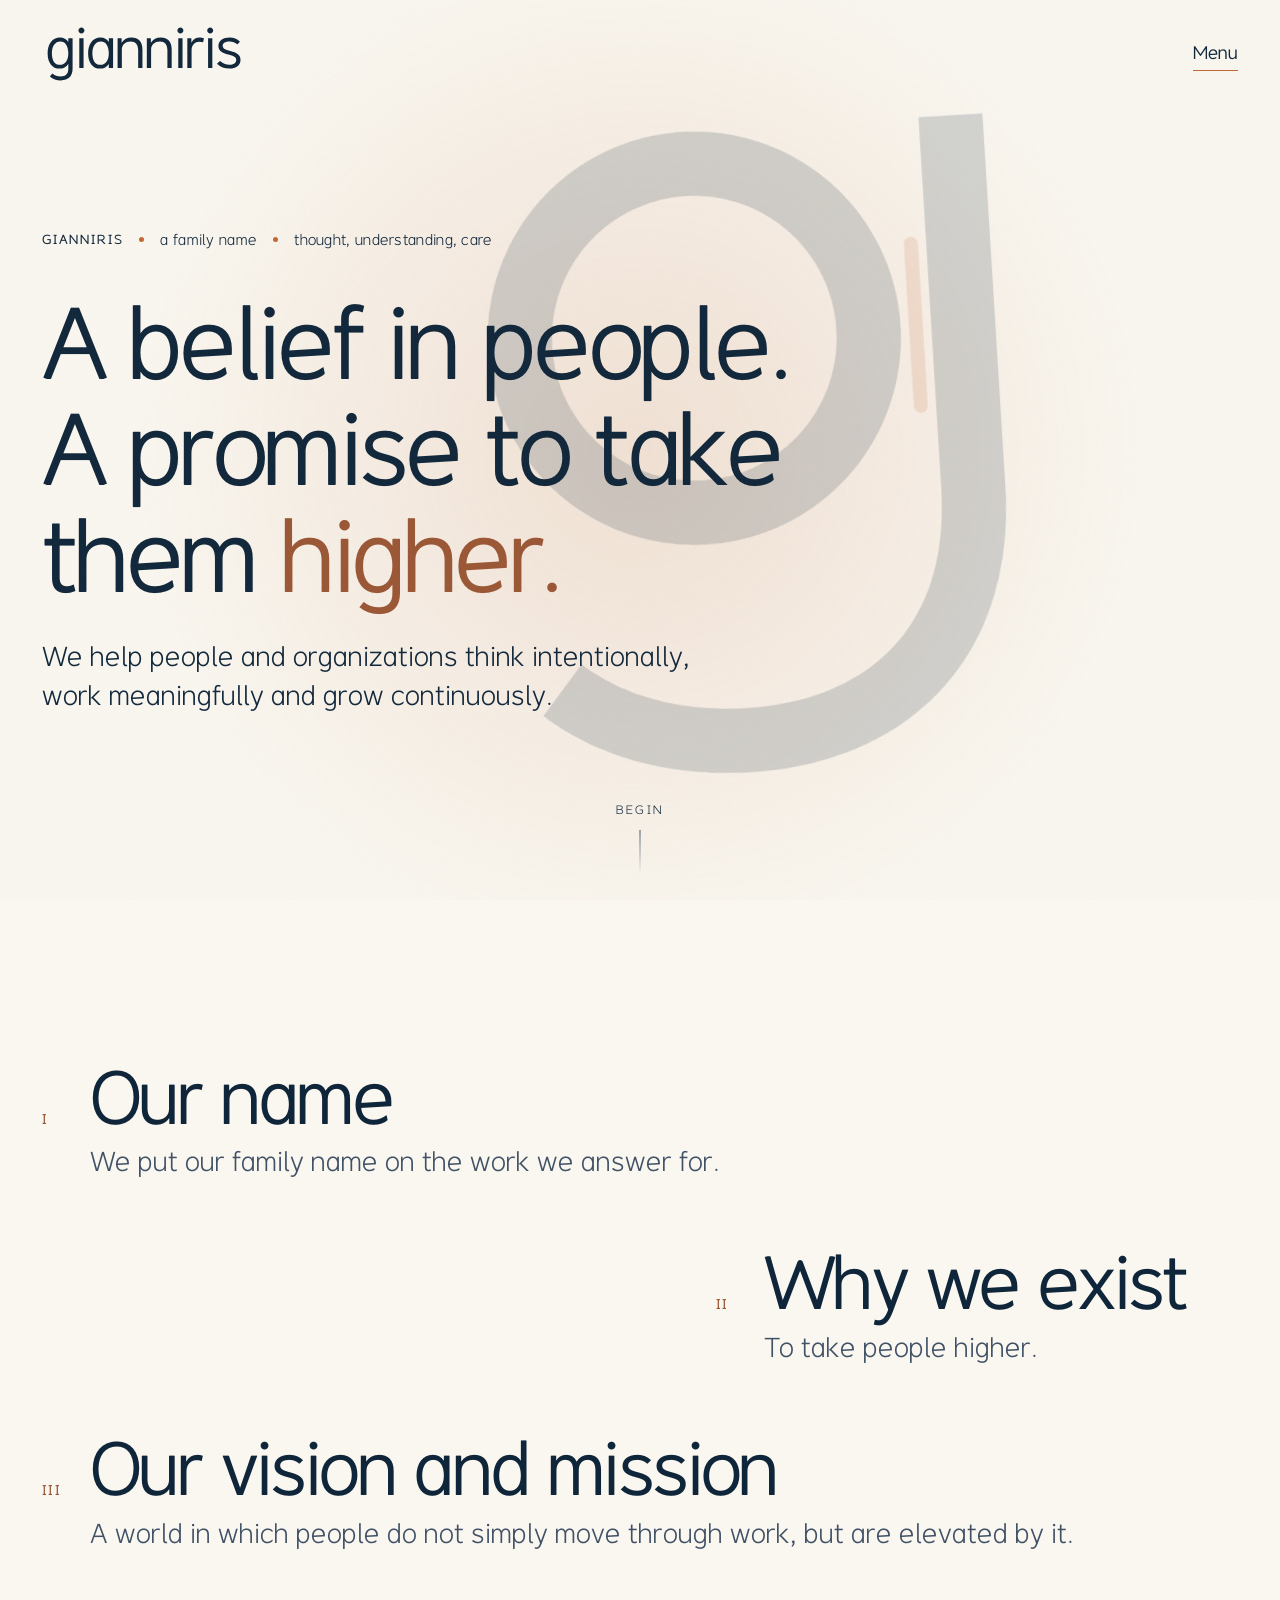
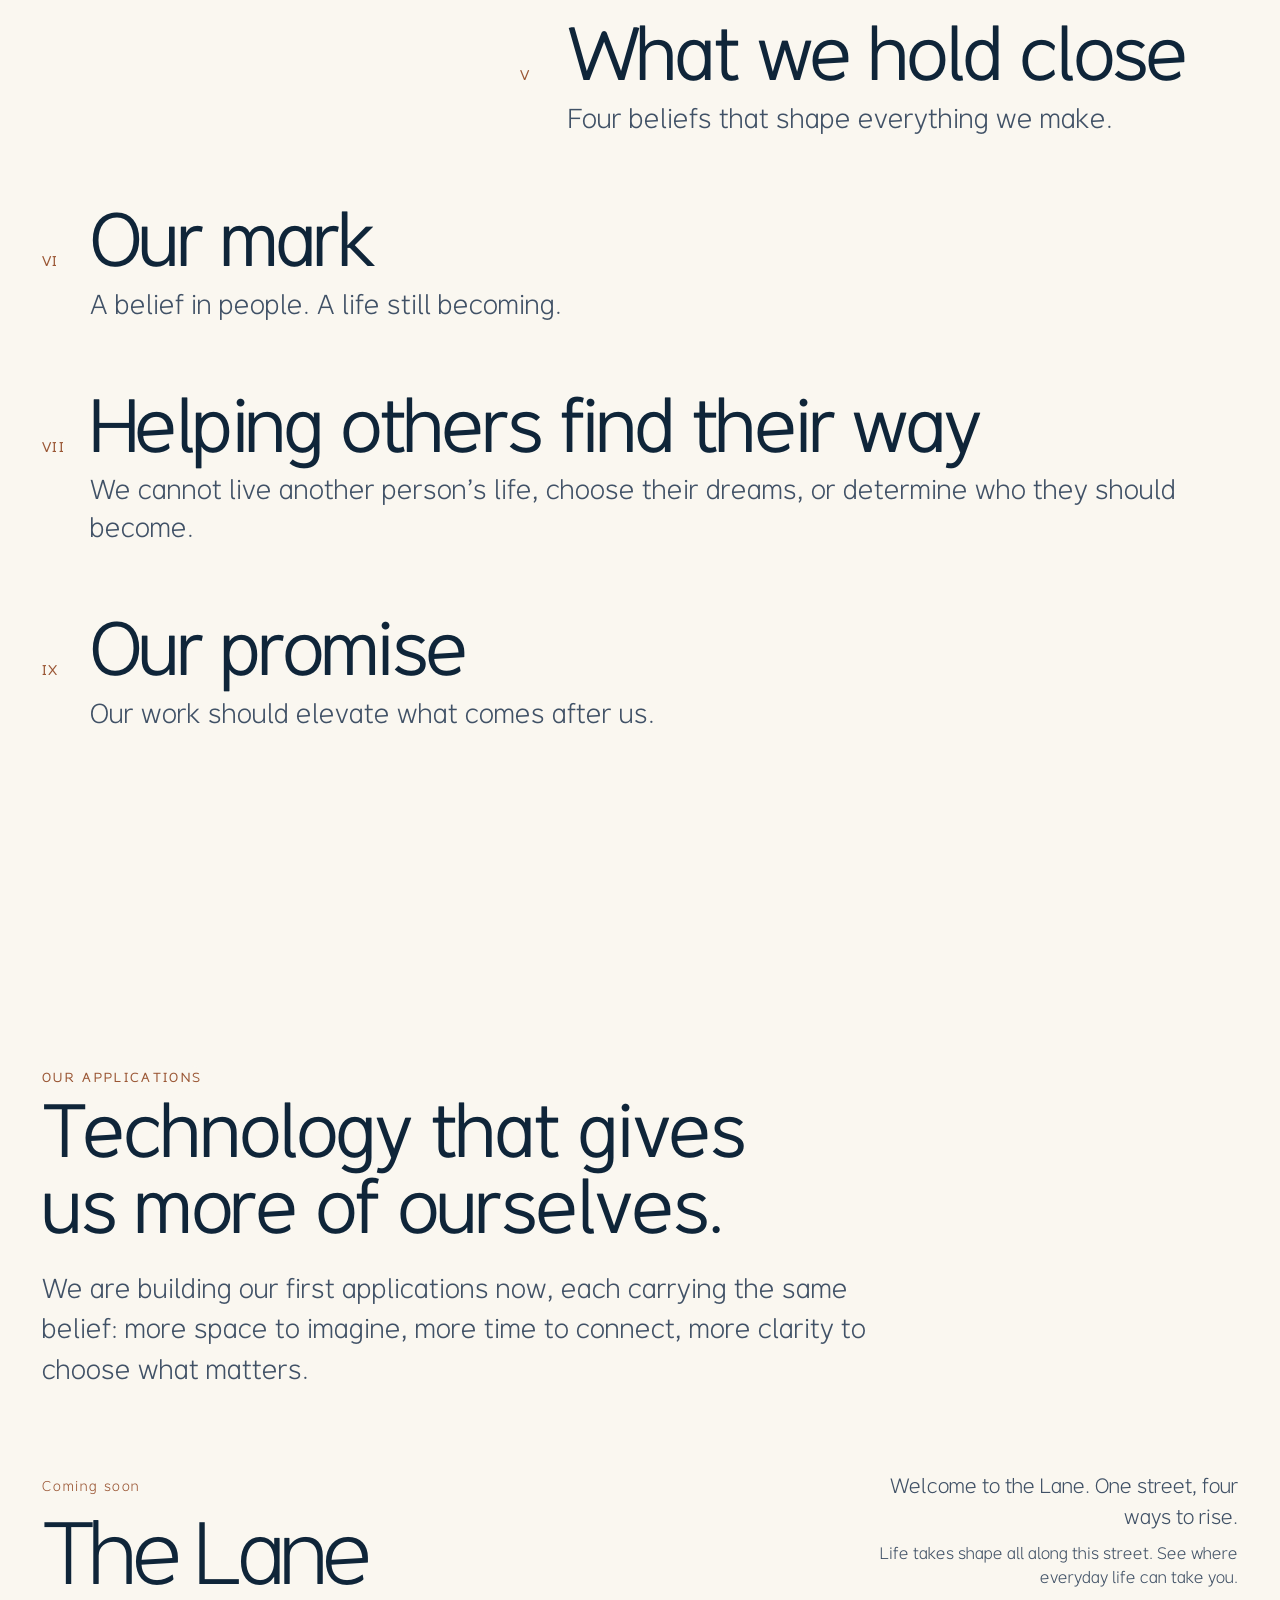
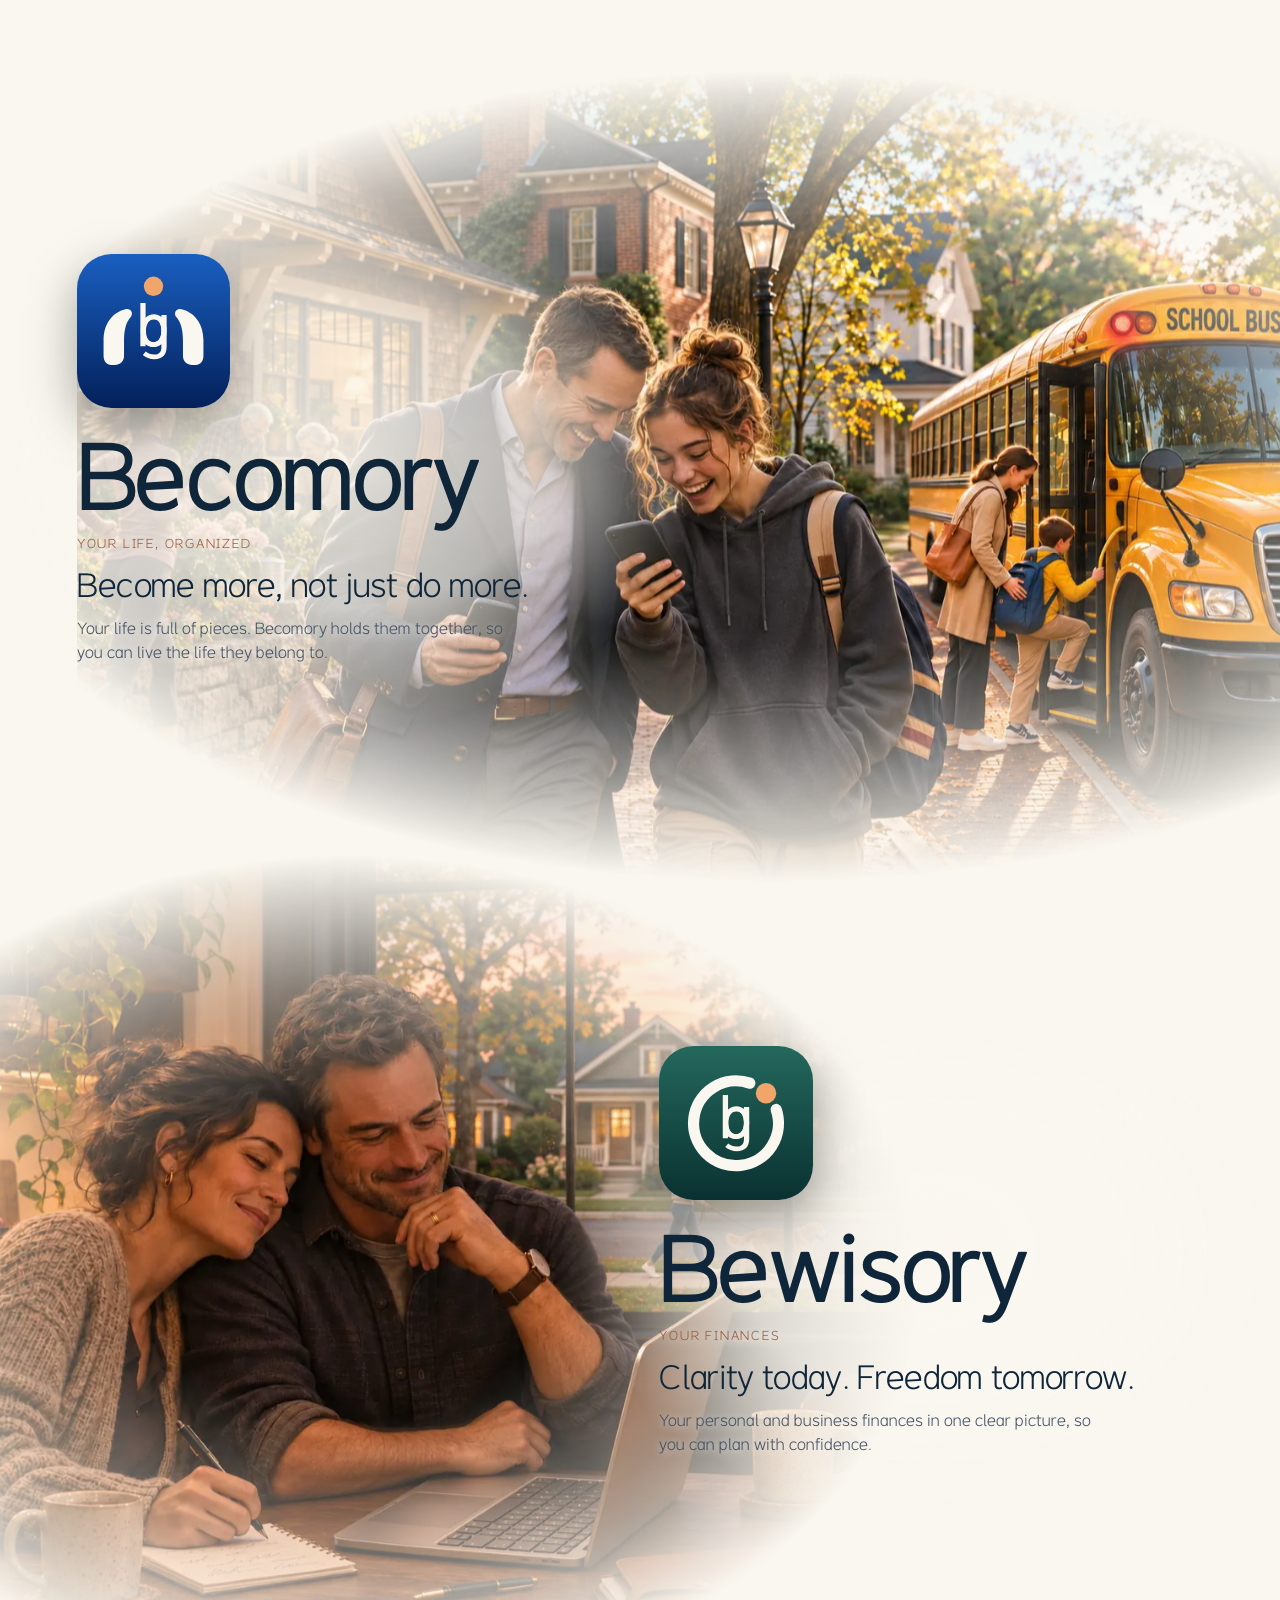
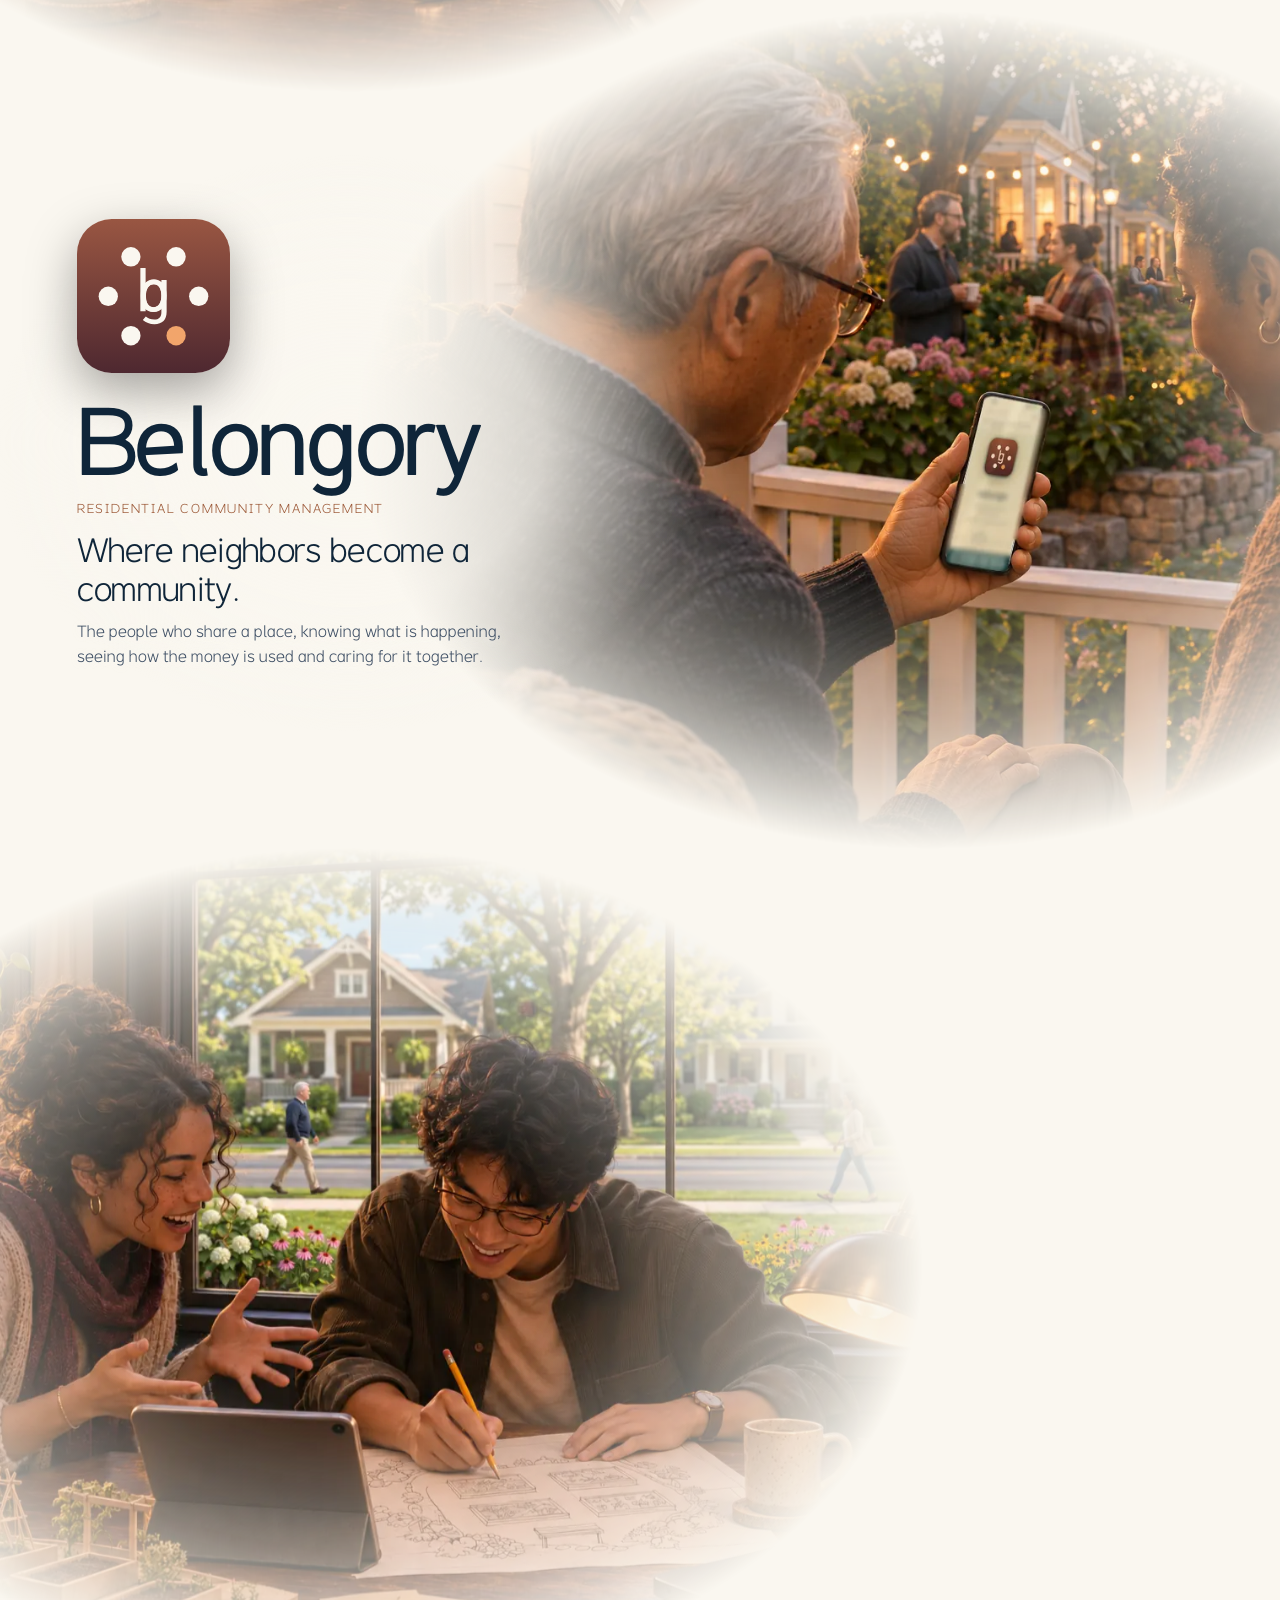
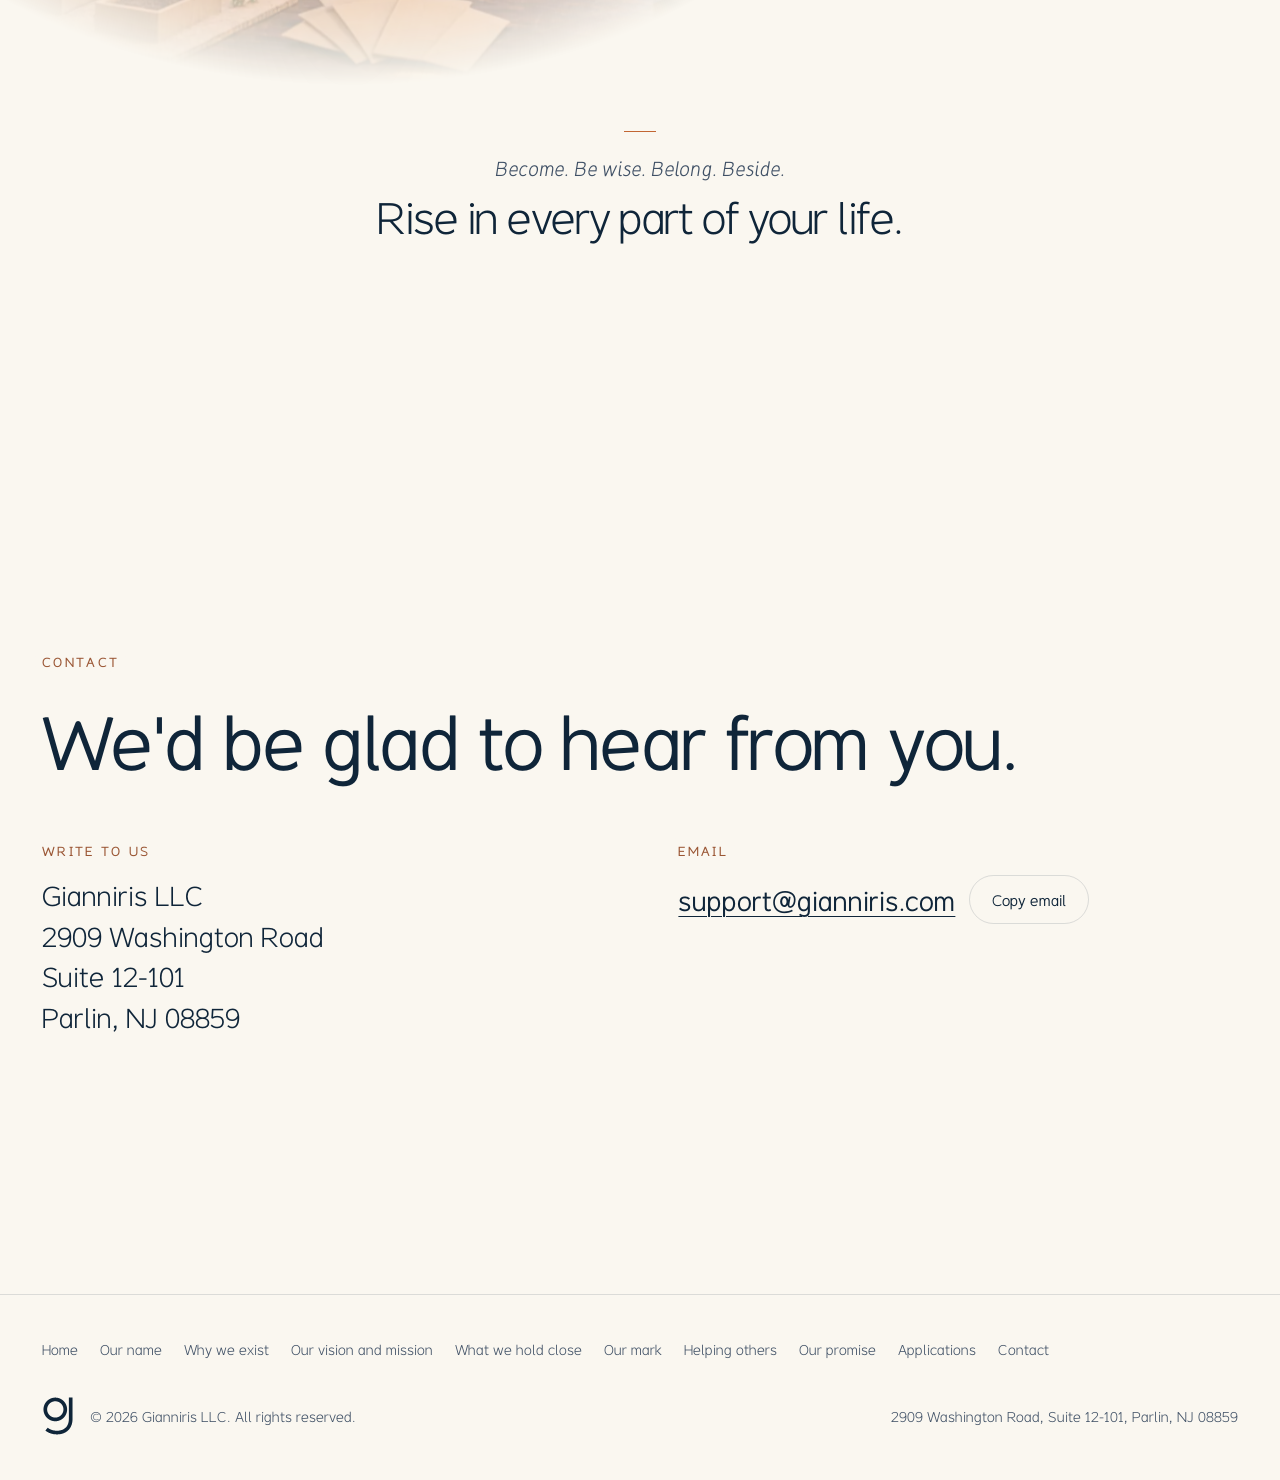
==== commit b014c96f: "C-WEB-20261126-08 Lane intro: one street, four ways to rise" ====
--- a/index.html
+++ b/index.html
@@ -47,7 +47,7 @@
       <p class="lane-status">Coming soon</p>
       <h3 class="lane-title" id="lane-title">The Lane</h3>
     </div>
-    <p class="lane-intro">Welcome to the Lane. Four doors, and every one leads higher.</p>
+    <p class="lane-intro">Welcome to the Lane. One street, four ways to rise.<span class="lane-intro-2">Life takes shape all along this street. See where everyday life can take you.</span></p>
   </div>
 
   <ul class="lane-apps" role="list">
--- a/site.css
+++ b/site.css
@@ -346,7 +346,7 @@
 
 .founder{grid-column:-2;margin-top:6px;font-size:15px;letter-spacing:.04em;color:var(--ink-2)}
 
-.apps{display:block;margin:0;padding:0;border:0}.lane-section {   --lane-sky: linear-gradient(     180deg,     #0f2539 0%,     #1a3043 57%,     #293b49 71.76%,     #192d3d 71.76%,     #0f2539 100%   );   box-sizing: border-box;   inline-size: min(100%, 82rem);   margin-inline: auto;   padding-inline: clamp(1rem, 3vw, 2.5rem);   color: var(--ink); }  .lane-section *, .lane-section *::before {   box-sizing: border-box; }  .lane-section :is(h3, p) {   margin: 0; }  .lane-section .lane-heading {   display: grid;   grid-template-columns: minmax(0, 1fr) minmax(0, 24rem);   align-items: end;   gap: 1.25rem;   margin-block-end: clamp(1.5rem, 3vw, 2.75rem); }  .lane-section :is(.lane-status, .lane-what) {   color: var(--copper-ink, var(--ink));   font-size: .875rem;   line-height: 1.45; }  .lane-section .lane-status {   letter-spacing: .1em; }  .lane-section .lane-title {   margin-block-start: .5rem;   font-size: clamp(3rem, 6.8vw, 6.5rem);   font-weight: 400;   line-height: .98;   letter-spacing: -.06em; }  .lane-section .lane-intro {   color: var(--ink-2, var(--ink));   font-size: clamp(1.0625rem, 1.6vw, 1.375rem);   line-height: 1.5;   text-align: end; }  .lane-section .lane-apps {   display: grid;   grid-template-columns: repeat(4, minmax(0, 1fr));   margin: 0;   padding: 0;   list-style: none; }  .lane-section .lane-app {   min-inline-size: 0; }  .lane-section .lane-stop {   position: relative;   display: flex;   flex-direction: column;   block-size: 100%;   border-radius: .25rem; }  .lane-section .lane-stop:focus-visible {   z-index: 1;   outline: 2px solid var(--ink);   outline-offset: 3px; }  .lane-section .lane-house {   overflow: hidden;   background: var(--lane-sky); }  .lane-section .lane-house svg {   display: block;   inline-size: 100%;   block-size: auto;   aspect-ratio: 320 / 340; }  .lane-section .lane-app:first-child .lane-house {   border-start-start-radius: .375rem; }  .lane-section .lane-app:last-child .lane-house {   border-start-end-radius: .375rem; }  .lane-section .lane-distance {   fill: #b2bdc4;   opacity: .045; }  .lane-section .lane-horizon {   fill: none;   stroke: #f4eee2;   stroke-opacity: .24;   stroke-width: .75; }  .lane-section .lane-mass {   fill: #101f2e;   stroke: #f4eee2;   stroke-opacity: .46;   stroke-width: .9; }  .lane-section .lane-detail {   fill: none;   stroke: #f4eee2;   stroke-opacity: .31;   stroke-width: .85; }  .lane-section .lane-recess {   fill: #0a1724; }  .lane-section .lane-near {   fill: none;   stroke: #0a1824;   stroke-linecap: round;   stroke-width: 1.5; }  .lane-section .lane-mullion {   fill: none;   stroke: #172536;   stroke-width: .9; }  .lane-section .lane-light {   opacity: .84; }  .lane-section .lane-stop:is(:hover, :focus-visible) .lane-light {   opacity: 1; }  .lane-section .lane-card {   display: flex;   flex: 1;   flex-direction: column;   gap: .65rem;   padding: clamp(1rem, 2vw, 1.625rem);   border-block-end: 1px solid var(--line);   overflow-wrap: anywhere; }  .lane-section .lane-app + .lane-app .lane-card {   border-inline-start: 1px solid var(--line); }  .lane-section .lane-sign {   display: flex;   align-items: center;   gap: .625rem;   margin-block-end: .65rem; }  .lane-section .lane-icon {   display: block;   flex: 0 0 36px;   inline-size: 36px;   block-size: 36px;   border-radius: .375rem; }  .lane-section .lane-name {   font-size: clamp(1rem, 1.5vw, 1.25rem);   line-height: 1.2; }  .lane-section .lane-desc {   font-size: clamp(1.125rem, 1.65vw, 1.4375rem);   line-height: 1.3; }  .lane-section .lane-does {   color: var(--ink-2, var(--ink));   font-size: 1rem;   line-height: 1.55; }  .lane-section .lane-close {   padding-block-start: clamp(2rem, 5vw, 4rem);   text-align: center; }  .lane-section .lane-close::before {   content: "";   display: block;   inline-size: 2rem;   block-size: 1px;   margin: 0 auto 1.25rem;   background: var(--copper); }  .lane-section .lane-family {   color: var(--ink-2, var(--ink));   font-style: italic;   line-height: 1.5; }  .lane-section .lane-statement {   margin-block-start: .5rem;   font-size: clamp(1.65rem, 3.4vw, 2.875rem);   line-height: 1.15;   letter-spacing: -.035em; }  @media (max-width: 55rem) {   .lane-section .lane-heading {     grid-template-columns: minmax(0, 1fr);     gap: .875rem;   }    .lane-section .lane-intro {     max-inline-size: 29ch;     text-align: start;   }    .lane-section .lane-apps {     grid-template-columns: minmax(0, 1fr);     gap: 1.5rem;   }    .lane-section .lane-app .lane-house {     border-radius: .375rem .375rem 0 0;   }    .lane-section .lane-house svg {     max-inline-size: 30rem;     margin-inline: auto;   }    .lane-section .lane-app .lane-card {     border-inline: 1px solid var(--line);     border-end-start-radius: .375rem;     border-end-end-radius: .375rem;   } }  @media (prefers-reduced-motion: no-preference) {   .lane-section .lane-light {     transition: opacity 240ms ease;   }    .lane-section .lane-app--becomory { --lane-light-delay: 120ms; }   .lane-section .lane-app--bewisory { --lane-light-delay: 480ms; }   .lane-section .lane-app--belongory { --lane-light-delay: 840ms; }   .lane-section .lane-app--besidory { --lane-light-delay: 1200ms; }    .lane-section [data-lane-entered] .lane-distance {     --lane-travel: 3px;   }    .lane-section [data-lane-entered] .lane-frontage {     --lane-travel: 10px;   }    .lane-section [data-lane-entered] .lane-near {     --lane-travel: 19px;   }    .lane-section [data-lane-entered] :is(.lane-distance, .lane-frontage, .lane-near) {     animation: lane-dusk-track 4s cubic-bezier(.18, .64, .24, 1) both;   }    .lane-section [data-lane-entered] .lane-light-cue {     animation: lane-dusk-light 800ms ease-out var(--lane-light-delay) both;   }    .lane-section [data-lane-entered] .lane-stop:is(:hover, :focus-visible) .lane-light-cue,   .lane-section .lane-stop[data-lane-entered]:is(:hover, :focus-visible) .lane-light-cue {     animation: none;   }    @media (max-width: 55rem) {     .lane-section .lane-stop[data-lane-entered] .lane-light-cue {       animation-delay: 100ms;     }      .lane-section .lane-stop[data-lane-entered]:is(:hover, :focus-visible) .lane-light-cue {       animation: none;     }   }    @keyframes lane-dusk-track {     from { transform: translateX(var(--lane-travel)); }     to { transform: translateX(0); }   }    @keyframes lane-dusk-light {     from { opacity: .12; }     to { opacity: 1; }   } }/* warm dusk (owner: too tacky, then too bare): afterglow at the horizon, trees, stars */ .lane-section{--lane-sky:linear-gradient(180deg,#0d2236 0%,#152f48 38%,#2b3b55 62%,#5e4a4e 75%,#8f5f47 83.3%,#132737 83.3%,#0b1d2c 100%)} .lane-section .lane-house svg{aspect-ratio:320/216} .lane-section .lane-distance{fill:#d9b49a;opacity:.08} .lane-section .lane-horizon{stroke:#f2c9a6;stroke-opacity:.35} .lane-section .lane-tree{fill:#0b1a28;stroke:#f4eee2;stroke-opacity:.10;stroke-width:.6} .lane-section .lane-star{fill:#f4eee2;opacity:.55} .lane-section .lane-mass{fill:#0f1e2d;stroke-opacity:.5} .lane-section .lane-light{opacity:.92} /* The Lane as collage (owner, Nov 26): no street shot; straight into the apps. Each scene melts into the page    (the g stays visible through it); the app's icon and name lead, large. */ .lane-section .lane-establish{display:none} .lane-section .lane-apps{display:block!important;margin:0;padding:0;list-style:none} .lane-section .lane-app{position:relative;min-height:min(96svh,60rem);display:grid;align-items:center;margin:0 calc(50% - 50vw);padding:clamp(3rem,8svh,6rem) max(1.25rem,6vw);isolation:isolate;overflow:visible} .lane-section .lane-app + .lane-app{margin-top:clamp(-6rem,-8svh,-3rem)} .lane-section .lane-stop{display:block;position:static;height:auto;border-radius:0} .lane-section .lane-house{position:absolute;inset:0;z-index:-1;background:none!important;border-radius:0!important;overflow:visible} .lane-section .lane-house img{position:absolute;top:0;bottom:0;right:0;left:auto;width:min(72vw,78rem);height:100%;aspect-ratio:auto;object-fit:cover;object-position:50% 50%;   -webkit-mask-image:radial-gradient(ellipse 64% 50% at 62% 50%,#000 34%,rgba(0,0,0,.55) 66%,transparent 97%);mask-image:radial-gradient(ellipse 64% 50% at 62% 50%,#000 34%,rgba(0,0,0,.55) 66%,transparent 97%);   opacity:.92;transform:translate3d(0,var(--lane-shift,0px),0);will-change:transform} .lane-section .lane-app:nth-child(even) .lane-house img{right:auto;left:0;-webkit-mask-image:radial-gradient(ellipse 64% 50% at 38% 50%,#000 34%,rgba(0,0,0,.55) 66%,transparent 97%);mask-image:radial-gradient(ellipse 64% 50% at 38% 50%,#000 34%,rgba(0,0,0,.55) 66%,transparent 97%)} .lane-section .lane-card{position:relative;z-index:1;max-width:34rem;padding:0;border:0!important;background:none;display:flex;flex-direction:column;gap:.75rem} .lane-section .lane-app:nth-child(even) .lane-card{margin-left:auto} .lane-section .lane-app + .lane-app .lane-card{border-inline-start:0!important} .lane-section .lane-sign{display:flex;flex-direction:column;align-items:flex-start;gap:1rem;margin:0 0 .5rem} .lane-section .lane-icon{width:clamp(6.5rem,12vw,10rem)!important;height:clamp(6.5rem,12vw,10rem)!important;flex:none!important;border-radius:22.5%!important;box-shadow:0 18px 50px rgba(0,0,0,.35)} .lane-section .lane-name{font-size:clamp(3rem,7.4vw,6.75rem)!important;font-weight:600;line-height:.95;letter-spacing:-.035em;color:var(--ink)} .lane-section .lane-what{font-size:clamp(.8rem,1vw,.95rem);letter-spacing:.14em;text-transform:uppercase;color:var(--copper-ink)} .lane-section .lane-desc{font-size:clamp(1.5rem,2.6vw,2.4rem);line-height:1.15;letter-spacing:-.02em;color:var(--ink)} .lane-section .lane-does{font-size:clamp(1rem,1.25vw,1.15rem);line-height:1.55;max-width:28em;color:var(--ink-2)} /* a soft scrim so the words stay readable where the scene reaches them */ .lane-section .lane-card::before{content:"";position:absolute;inset:-3rem -4rem;z-index:-1;background:radial-gradient(closest-side,color-mix(in srgb,var(--ground,#0f2539) 70%,transparent),transparent);pointer-events:none} .js .lane-section .lane-app .lane-card{opacity:0;transform:translateY(24px);transition:opacity .9s ease,transform .9s ease} .js .lane-section .lane-app.is-in .lane-card{opacity:1;transform:none} @media (max-width:55rem){   .lane-section .lane-app{min-height:auto;align-items:end;padding-top:min(62vw,26rem);padding-bottom:3rem}   .lane-section .lane-app + .lane-app{margin-top:0}   .lane-section .lane-house img,.lane-section .lane-app:nth-child(even) .lane-house img{left:0;right:0;width:100%;height:min(78vw,32rem);bottom:auto;     -webkit-mask-image:radial-gradient(ellipse 70% 50% at 50% 50%,#000 40%,transparent 97%);mask-image:radial-gradient(ellipse 70% 50% at 50% 50%,#000 40%,transparent 97%)}   .lane-section .lane-app:nth-child(even) .lane-card{margin-left:0}   .lane-section .lane-name{font-size:clamp(2.75rem,12vw,4rem)!important} } @media (prefers-reduced-motion:reduce){.lane-section .lane-house img{transform:none}.js .lane-section .lane-app .lane-card{opacity:1;transform:none;transition:none}} /* keep each scene's people in the clear part of the fade (desktop) */ @media (min-width:55.01rem){.lane-section .lane-app:nth-child(1) .lane-house img{object-position:0% 50%}.lane-section .lane-app:nth-child(2) .lane-house img{object-position:47% 50%}.lane-section .lane-app:nth-child(3) .lane-house img{object-position:10% 50%}.lane-section .lane-app:nth-child(4) .lane-house img{object-position:83% 50%}} .lane-section .lane-house img{opacity:1} .lane-section .lane-app{overflow-x:clip;overflow-y:visible} /* GPT release review: stronger scrim under the words; no focus on static groups */ .lane-section .lane-card::before{inset:-4rem -5rem;background:radial-gradient(closest-side,color-mix(in srgb,var(--ground,#0f2539) 88%,transparent) 0%,color-mix(in srgb,var(--ground,#0f2539) 70%,transparent) 55%,transparent 100%)} .lane-section .lane-does,.lane-section .lane-what{text-shadow:0 1px 10px color-mix(in srgb,var(--ground,#0f2539) 85%,transparent)} /* Becomory: show the whole street scene (bus included) on wide screens */ @media (min-width:55.01rem){.lane-section .lane-app:nth-child(1) .lane-house img{width:min(94vw,92rem);object-position:50% 50%;-webkit-mask-image:radial-gradient(ellipse 72% 54% at 58% 50%,#000 40%,rgba(0,0,0,.55) 68%,transparent 97%);mask-image:radial-gradient(ellipse 72% 54% at 58% 50%,#000 40%,rgba(0,0,0,.55) 68%,transparent 97%)}} 
+.apps{display:block;margin:0;padding:0;border:0}.lane-section {   --lane-sky: linear-gradient(     180deg,     #0f2539 0%,     #1a3043 57%,     #293b49 71.76%,     #192d3d 71.76%,     #0f2539 100%   );   box-sizing: border-box;   inline-size: min(100%, 82rem);   margin-inline: auto;   padding-inline: clamp(1rem, 3vw, 2.5rem);   color: var(--ink); }  .lane-section *, .lane-section *::before {   box-sizing: border-box; }  .lane-section :is(h3, p) {   margin: 0; }  .lane-section .lane-heading {   display: grid;   grid-template-columns: minmax(0, 1fr) minmax(0, 24rem);   align-items: end;   gap: 1.25rem;   margin-block-end: clamp(1.5rem, 3vw, 2.75rem); }  .lane-section :is(.lane-status, .lane-what) {   color: var(--copper-ink, var(--ink));   font-size: .875rem;   line-height: 1.45; }  .lane-section .lane-status {   letter-spacing: .1em; }  .lane-section .lane-title {   margin-block-start: .5rem;   font-size: clamp(3rem, 6.8vw, 6.5rem);   font-weight: 400;   line-height: .98;   letter-spacing: -.06em; }  .lane-section .lane-intro {   color: var(--ink-2, var(--ink));   font-size: clamp(1.0625rem, 1.6vw, 1.375rem);   line-height: 1.5;   text-align: end; }  .lane-section .lane-apps {   display: grid;   grid-template-columns: repeat(4, minmax(0, 1fr));   margin: 0;   padding: 0;   list-style: none; }  .lane-section .lane-app {   min-inline-size: 0; }  .lane-section .lane-stop {   position: relative;   display: flex;   flex-direction: column;   block-size: 100%;   border-radius: .25rem; }  .lane-section .lane-stop:focus-visible {   z-index: 1;   outline: 2px solid var(--ink);   outline-offset: 3px; }  .lane-section .lane-house {   overflow: hidden;   background: var(--lane-sky); }  .lane-section .lane-house svg {   display: block;   inline-size: 100%;   block-size: auto;   aspect-ratio: 320 / 340; }  .lane-section .lane-app:first-child .lane-house {   border-start-start-radius: .375rem; }  .lane-section .lane-app:last-child .lane-house {   border-start-end-radius: .375rem; }  .lane-section .lane-distance {   fill: #b2bdc4;   opacity: .045; }  .lane-section .lane-horizon {   fill: none;   stroke: #f4eee2;   stroke-opacity: .24;   stroke-width: .75; }  .lane-section .lane-mass {   fill: #101f2e;   stroke: #f4eee2;   stroke-opacity: .46;   stroke-width: .9; }  .lane-section .lane-detail {   fill: none;   stroke: #f4eee2;   stroke-opacity: .31;   stroke-width: .85; }  .lane-section .lane-recess {   fill: #0a1724; }  .lane-section .lane-near {   fill: none;   stroke: #0a1824;   stroke-linecap: round;   stroke-width: 1.5; }  .lane-section .lane-mullion {   fill: none;   stroke: #172536;   stroke-width: .9; }  .lane-section .lane-light {   opacity: .84; }  .lane-section .lane-stop:is(:hover, :focus-visible) .lane-light {   opacity: 1; }  .lane-section .lane-card {   display: flex;   flex: 1;   flex-direction: column;   gap: .65rem;   padding: clamp(1rem, 2vw, 1.625rem);   border-block-end: 1px solid var(--line);   overflow-wrap: anywhere; }  .lane-section .lane-app + .lane-app .lane-card {   border-inline-start: 1px solid var(--line); }  .lane-section .lane-sign {   display: flex;   align-items: center;   gap: .625rem;   margin-block-end: .65rem; }  .lane-section .lane-icon {   display: block;   flex: 0 0 36px;   inline-size: 36px;   block-size: 36px;   border-radius: .375rem; }  .lane-section .lane-name {   font-size: clamp(1rem, 1.5vw, 1.25rem);   line-height: 1.2; }  .lane-section .lane-desc {   font-size: clamp(1.125rem, 1.65vw, 1.4375rem);   line-height: 1.3; }  .lane-section .lane-does {   color: var(--ink-2, var(--ink));   font-size: 1rem;   line-height: 1.55; }  .lane-section .lane-close {   padding-block-start: clamp(2rem, 5vw, 4rem);   text-align: center; }  .lane-section .lane-close::before {   content: "";   display: block;   inline-size: 2rem;   block-size: 1px;   margin: 0 auto 1.25rem;   background: var(--copper); }  .lane-section .lane-family {   color: var(--ink-2, var(--ink));   font-style: italic;   line-height: 1.5; }  .lane-section .lane-statement {   margin-block-start: .5rem;   font-size: clamp(1.65rem, 3.4vw, 2.875rem);   line-height: 1.15;   letter-spacing: -.035em; }  @media (max-width: 55rem) {   .lane-section .lane-heading {     grid-template-columns: minmax(0, 1fr);     gap: .875rem;   }    .lane-section .lane-intro {     max-inline-size: 29ch;     text-align: start;   }    .lane-section .lane-apps {     grid-template-columns: minmax(0, 1fr);     gap: 1.5rem;   }    .lane-section .lane-app .lane-house {     border-radius: .375rem .375rem 0 0;   }    .lane-section .lane-house svg {     max-inline-size: 30rem;     margin-inline: auto;   }    .lane-section .lane-app .lane-card {     border-inline: 1px solid var(--line);     border-end-start-radius: .375rem;     border-end-end-radius: .375rem;   } }  @media (prefers-reduced-motion: no-preference) {   .lane-section .lane-light {     transition: opacity 240ms ease;   }    .lane-section .lane-app--becomory { --lane-light-delay: 120ms; }   .lane-section .lane-app--bewisory { --lane-light-delay: 480ms; }   .lane-section .lane-app--belongory { --lane-light-delay: 840ms; }   .lane-section .lane-app--besidory { --lane-light-delay: 1200ms; }    .lane-section [data-lane-entered] .lane-distance {     --lane-travel: 3px;   }    .lane-section [data-lane-entered] .lane-frontage {     --lane-travel: 10px;   }    .lane-section [data-lane-entered] .lane-near {     --lane-travel: 19px;   }    .lane-section [data-lane-entered] :is(.lane-distance, .lane-frontage, .lane-near) {     animation: lane-dusk-track 4s cubic-bezier(.18, .64, .24, 1) both;   }    .lane-section [data-lane-entered] .lane-light-cue {     animation: lane-dusk-light 800ms ease-out var(--lane-light-delay) both;   }    .lane-section [data-lane-entered] .lane-stop:is(:hover, :focus-visible) .lane-light-cue,   .lane-section .lane-stop[data-lane-entered]:is(:hover, :focus-visible) .lane-light-cue {     animation: none;   }    @media (max-width: 55rem) {     .lane-section .lane-stop[data-lane-entered] .lane-light-cue {       animation-delay: 100ms;     }      .lane-section .lane-stop[data-lane-entered]:is(:hover, :focus-visible) .lane-light-cue {       animation: none;     }   }    @keyframes lane-dusk-track {     from { transform: translateX(var(--lane-travel)); }     to { transform: translateX(0); }   }    @keyframes lane-dusk-light {     from { opacity: .12; }     to { opacity: 1; }   } }/* warm dusk (owner: too tacky, then too bare): afterglow at the horizon, trees, stars */ .lane-section{--lane-sky:linear-gradient(180deg,#0d2236 0%,#152f48 38%,#2b3b55 62%,#5e4a4e 75%,#8f5f47 83.3%,#132737 83.3%,#0b1d2c 100%)} .lane-section .lane-house svg{aspect-ratio:320/216} .lane-section .lane-distance{fill:#d9b49a;opacity:.08} .lane-section .lane-horizon{stroke:#f2c9a6;stroke-opacity:.35} .lane-section .lane-tree{fill:#0b1a28;stroke:#f4eee2;stroke-opacity:.10;stroke-width:.6} .lane-section .lane-star{fill:#f4eee2;opacity:.55} .lane-section .lane-mass{fill:#0f1e2d;stroke-opacity:.5} .lane-section .lane-light{opacity:.92} /* The Lane as collage (owner, Nov 26): no street shot; straight into the apps. Each scene melts into the page    (the g stays visible through it); the app's icon and name lead, large. */ .lane-section .lane-establish{display:none} .lane-section .lane-apps{display:block!important;margin:0;padding:0;list-style:none} .lane-section .lane-app{position:relative;min-height:min(96svh,60rem);display:grid;align-items:center;margin:0 calc(50% - 50vw);padding:clamp(3rem,8svh,6rem) max(1.25rem,6vw);isolation:isolate;overflow:visible} .lane-section .lane-app + .lane-app{margin-top:clamp(-6rem,-8svh,-3rem)} .lane-section .lane-stop{display:block;position:static;height:auto;border-radius:0} .lane-section .lane-house{position:absolute;inset:0;z-index:-1;background:none!important;border-radius:0!important;overflow:visible} .lane-section .lane-house img{position:absolute;top:0;bottom:0;right:0;left:auto;width:min(72vw,78rem);height:100%;aspect-ratio:auto;object-fit:cover;object-position:50% 50%;   -webkit-mask-image:radial-gradient(ellipse 64% 50% at 62% 50%,#000 34%,rgba(0,0,0,.55) 66%,transparent 97%);mask-image:radial-gradient(ellipse 64% 50% at 62% 50%,#000 34%,rgba(0,0,0,.55) 66%,transparent 97%);   opacity:.92;transform:translate3d(0,var(--lane-shift,0px),0);will-change:transform} .lane-section .lane-app:nth-child(even) .lane-house img{right:auto;left:0;-webkit-mask-image:radial-gradient(ellipse 64% 50% at 38% 50%,#000 34%,rgba(0,0,0,.55) 66%,transparent 97%);mask-image:radial-gradient(ellipse 64% 50% at 38% 50%,#000 34%,rgba(0,0,0,.55) 66%,transparent 97%)} .lane-section .lane-card{position:relative;z-index:1;max-width:34rem;padding:0;border:0!important;background:none;display:flex;flex-direction:column;gap:.75rem} .lane-section .lane-app:nth-child(even) .lane-card{margin-left:auto} .lane-section .lane-app + .lane-app .lane-card{border-inline-start:0!important} .lane-section .lane-sign{display:flex;flex-direction:column;align-items:flex-start;gap:1rem;margin:0 0 .5rem} .lane-section .lane-icon{width:clamp(6.5rem,12vw,10rem)!important;height:clamp(6.5rem,12vw,10rem)!important;flex:none!important;border-radius:22.5%!important;box-shadow:0 18px 50px rgba(0,0,0,.35)} .lane-section .lane-name{font-size:clamp(3rem,7.4vw,6.75rem)!important;font-weight:600;line-height:.95;letter-spacing:-.035em;color:var(--ink)} .lane-section .lane-what{font-size:clamp(.8rem,1vw,.95rem);letter-spacing:.14em;text-transform:uppercase;color:var(--copper-ink)} .lane-section .lane-desc{font-size:clamp(1.5rem,2.6vw,2.4rem);line-height:1.15;letter-spacing:-.02em;color:var(--ink)} .lane-section .lane-does{font-size:clamp(1rem,1.25vw,1.15rem);line-height:1.55;max-width:28em;color:var(--ink-2)} /* a soft scrim so the words stay readable where the scene reaches them */ .lane-section .lane-card::before{content:"";position:absolute;inset:-3rem -4rem;z-index:-1;background:radial-gradient(closest-side,color-mix(in srgb,var(--ground,#0f2539) 70%,transparent),transparent);pointer-events:none} .js .lane-section .lane-app .lane-card{opacity:0;transform:translateY(24px);transition:opacity .9s ease,transform .9s ease} .js .lane-section .lane-app.is-in .lane-card{opacity:1;transform:none} @media (max-width:55rem){   .lane-section .lane-app{min-height:auto;align-items:end;padding-top:min(62vw,26rem);padding-bottom:3rem}   .lane-section .lane-app + .lane-app{margin-top:0}   .lane-section .lane-house img,.lane-section .lane-app:nth-child(even) .lane-house img{left:0;right:0;width:100%;height:min(78vw,32rem);bottom:auto;     -webkit-mask-image:radial-gradient(ellipse 70% 50% at 50% 50%,#000 40%,transparent 97%);mask-image:radial-gradient(ellipse 70% 50% at 50% 50%,#000 40%,transparent 97%)}   .lane-section .lane-app:nth-child(even) .lane-card{margin-left:0}   .lane-section .lane-name{font-size:clamp(2.75rem,12vw,4rem)!important} } @media (prefers-reduced-motion:reduce){.lane-section .lane-house img{transform:none}.js .lane-section .lane-app .lane-card{opacity:1;transform:none;transition:none}} /* keep each scene's people in the clear part of the fade (desktop) */ @media (min-width:55.01rem){.lane-section .lane-app:nth-child(1) .lane-house img{object-position:0% 50%}.lane-section .lane-app:nth-child(2) .lane-house img{object-position:47% 50%}.lane-section .lane-app:nth-child(3) .lane-house img{object-position:10% 50%}.lane-section .lane-app:nth-child(4) .lane-house img{object-position:83% 50%}} .lane-section .lane-house img{opacity:1} .lane-section .lane-app{overflow-x:clip;overflow-y:visible} /* GPT release review: stronger scrim under the words; no focus on static groups */ .lane-section .lane-card::before{inset:-4rem -5rem;background:radial-gradient(closest-side,color-mix(in srgb,var(--ground,#0f2539) 88%,transparent) 0%,color-mix(in srgb,var(--ground,#0f2539) 70%,transparent) 55%,transparent 100%)} .lane-section .lane-does,.lane-section .lane-what{text-shadow:0 1px 10px color-mix(in srgb,var(--ground,#0f2539) 85%,transparent)} /* Becomory: show the whole street scene (bus included) on wide screens */ @media (min-width:55.01rem){.lane-section .lane-app:nth-child(1) .lane-house img{width:min(94vw,92rem);object-position:50% 50%;-webkit-mask-image:radial-gradient(ellipse 72% 54% at 58% 50%,#000 40%,rgba(0,0,0,.55) 68%,transparent 97%);mask-image:radial-gradient(ellipse 72% 54% at 58% 50%,#000 40%,rgba(0,0,0,.55) 68%,transparent 97%)}} .lane-section .lane-intro{max-width:22em!important} .lane-section .lane-intro-2{display:block;margin-top:.55em;font-size:.8em;line-height:1.5;color:var(--ink-2)} /* align the Lane with the page column and give it room after the paragraph above */ .lane-section{padding-inline:0!important;margin-top:clamp(3.5rem,9vh,6.5rem)!important} @media (min-width:55.01rem){.lane-section .lane-app:nth-child(1) .lane-house img{-webkit-mask-image:radial-gradient(ellipse 72% 50% at 58% 50%,#000 40%,rgba(0,0,0,.55) 66%,transparent 94%);mask-image:radial-gradient(ellipse 72% 50% at 58% 50%,#000 40%,rgba(0,0,0,.55) 66%,transparent 94%)}} 
 
 /* gianniris-live-fixes */
 .bigl a{transition:transform .5s var(--ease)!important}.wordmark .i{transition:none!important}
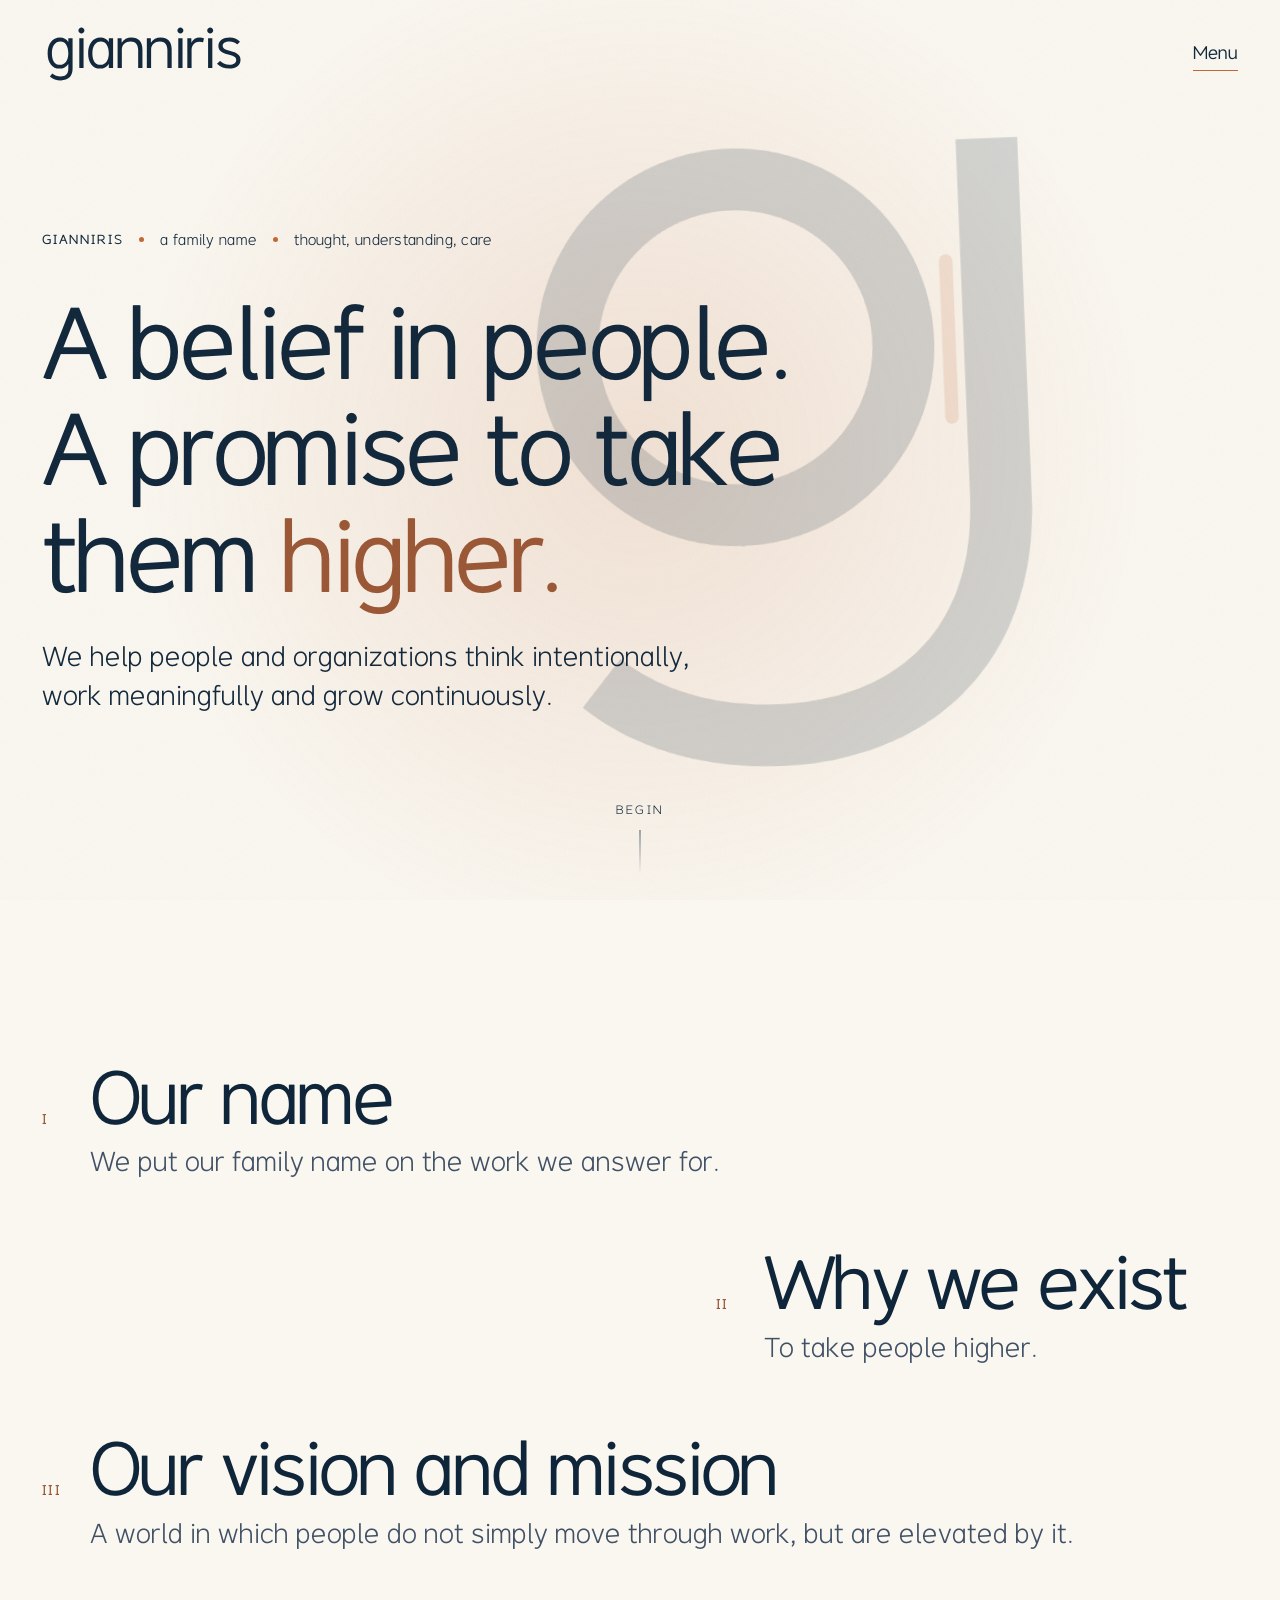
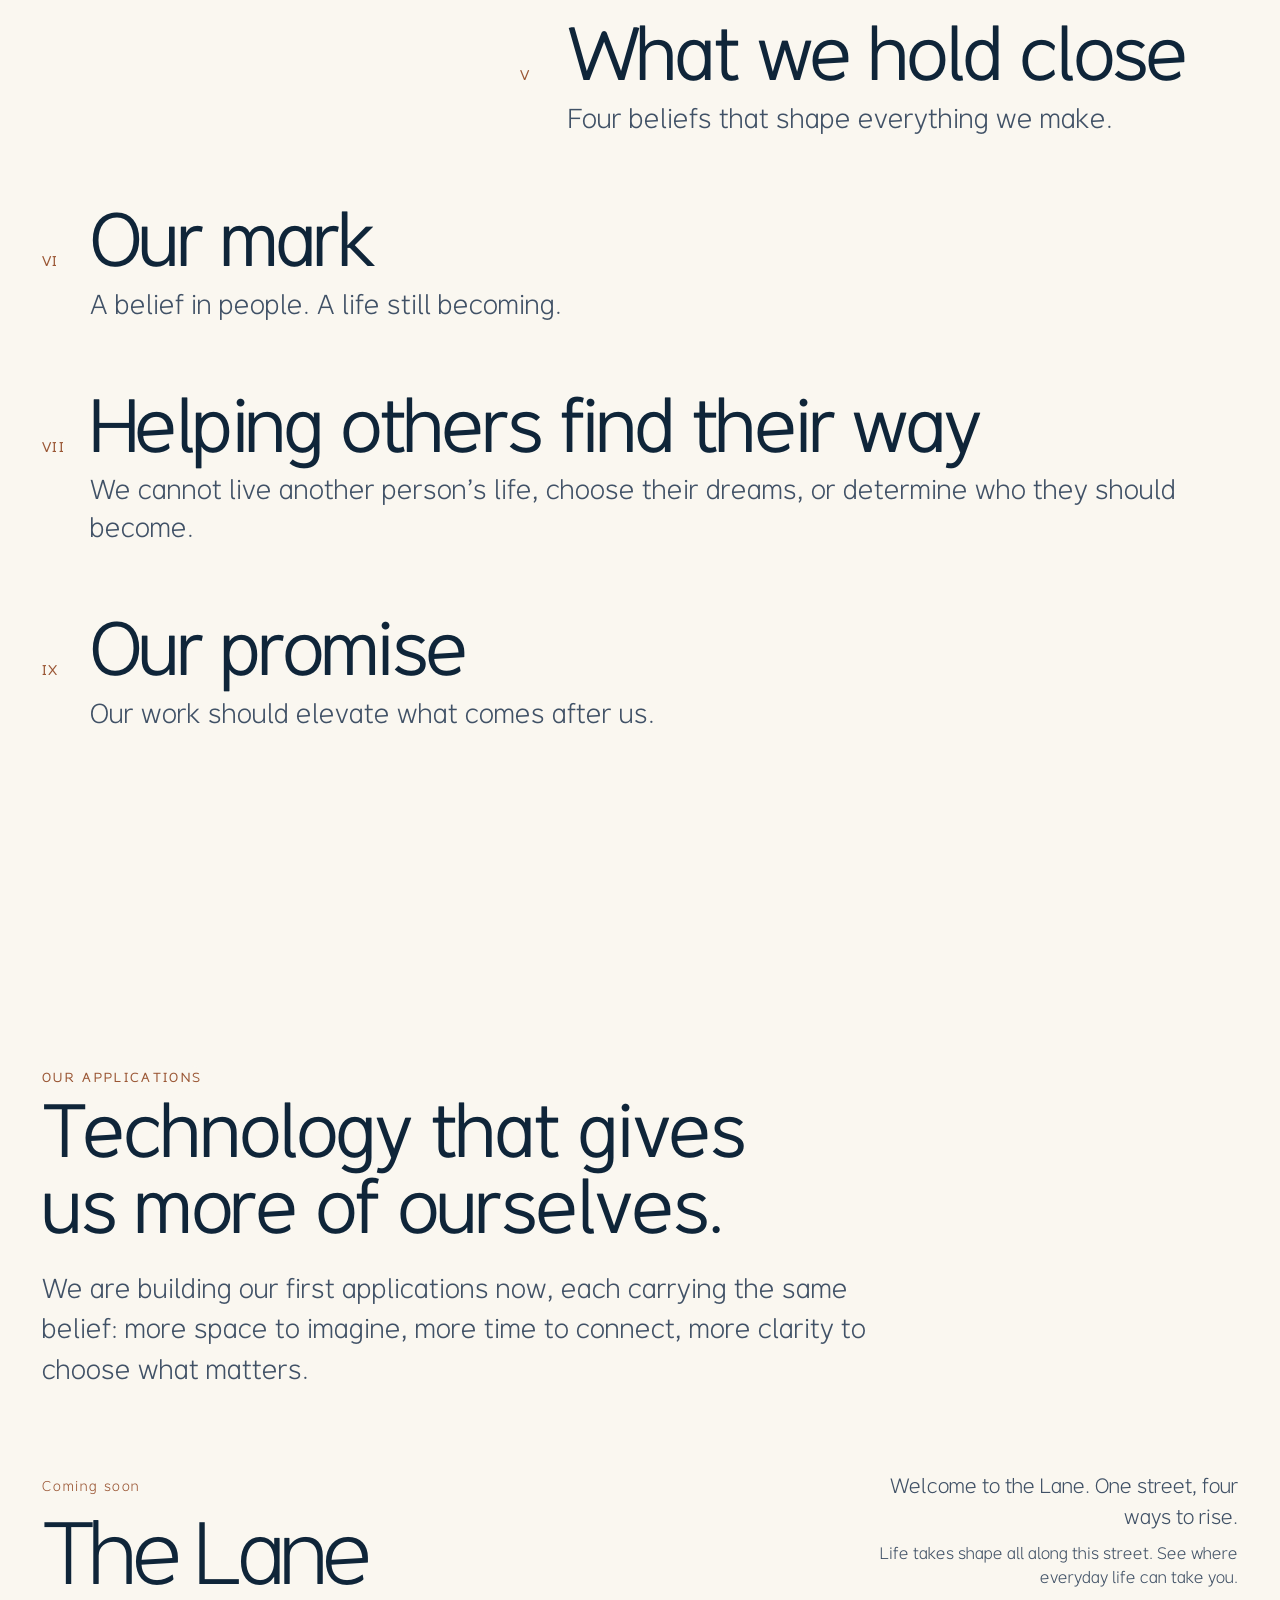
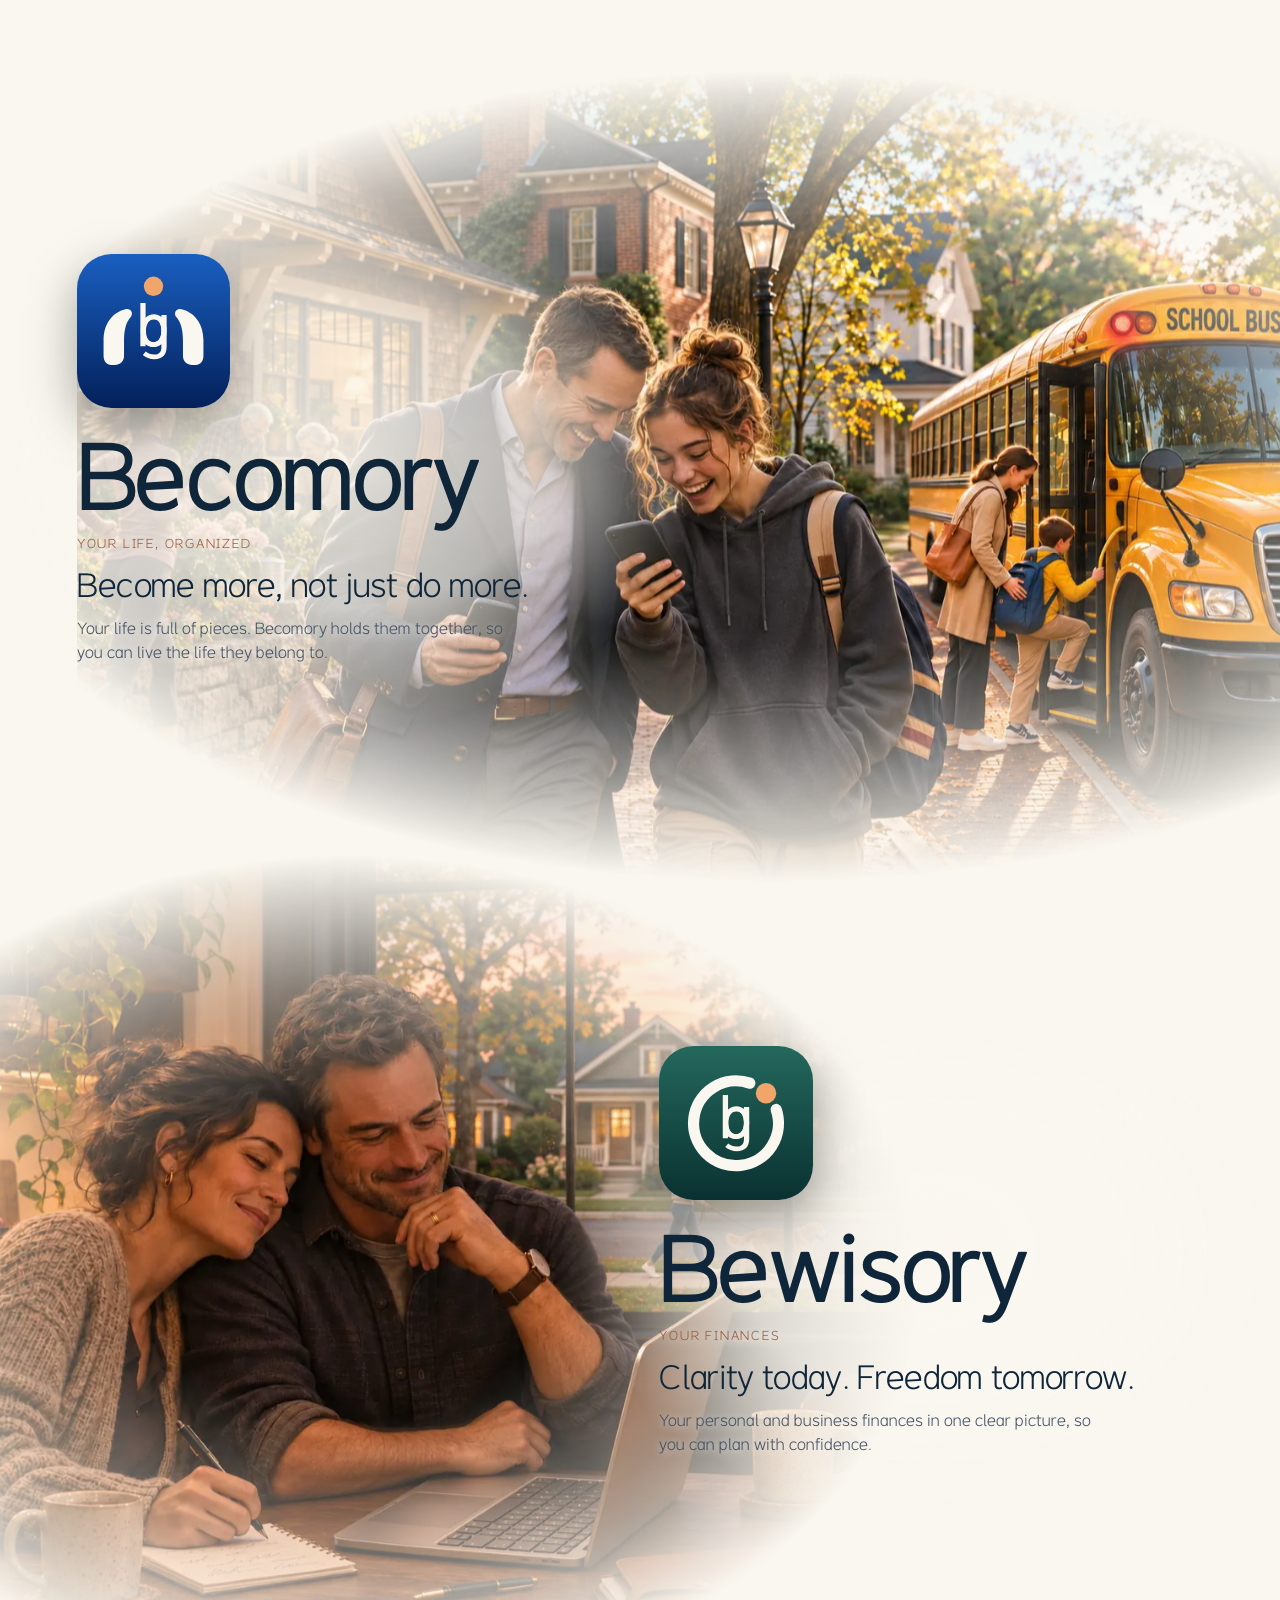
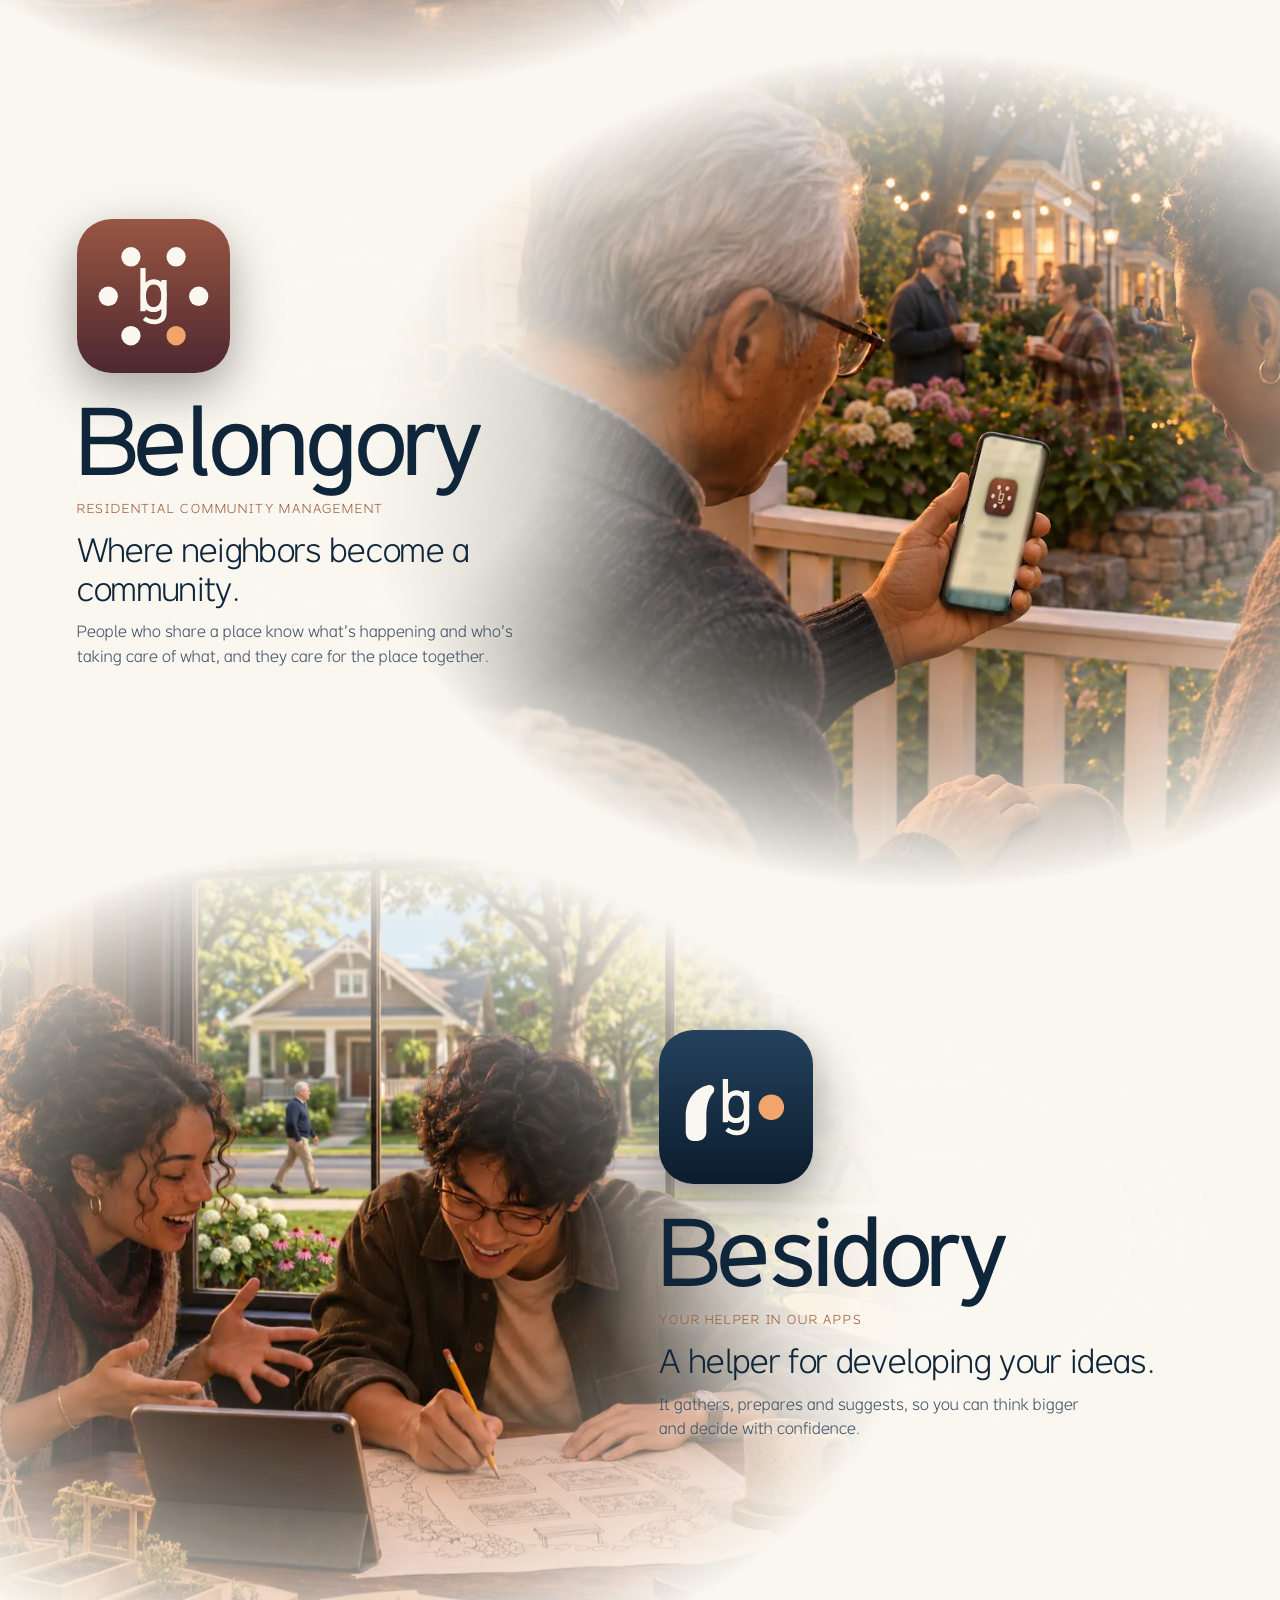
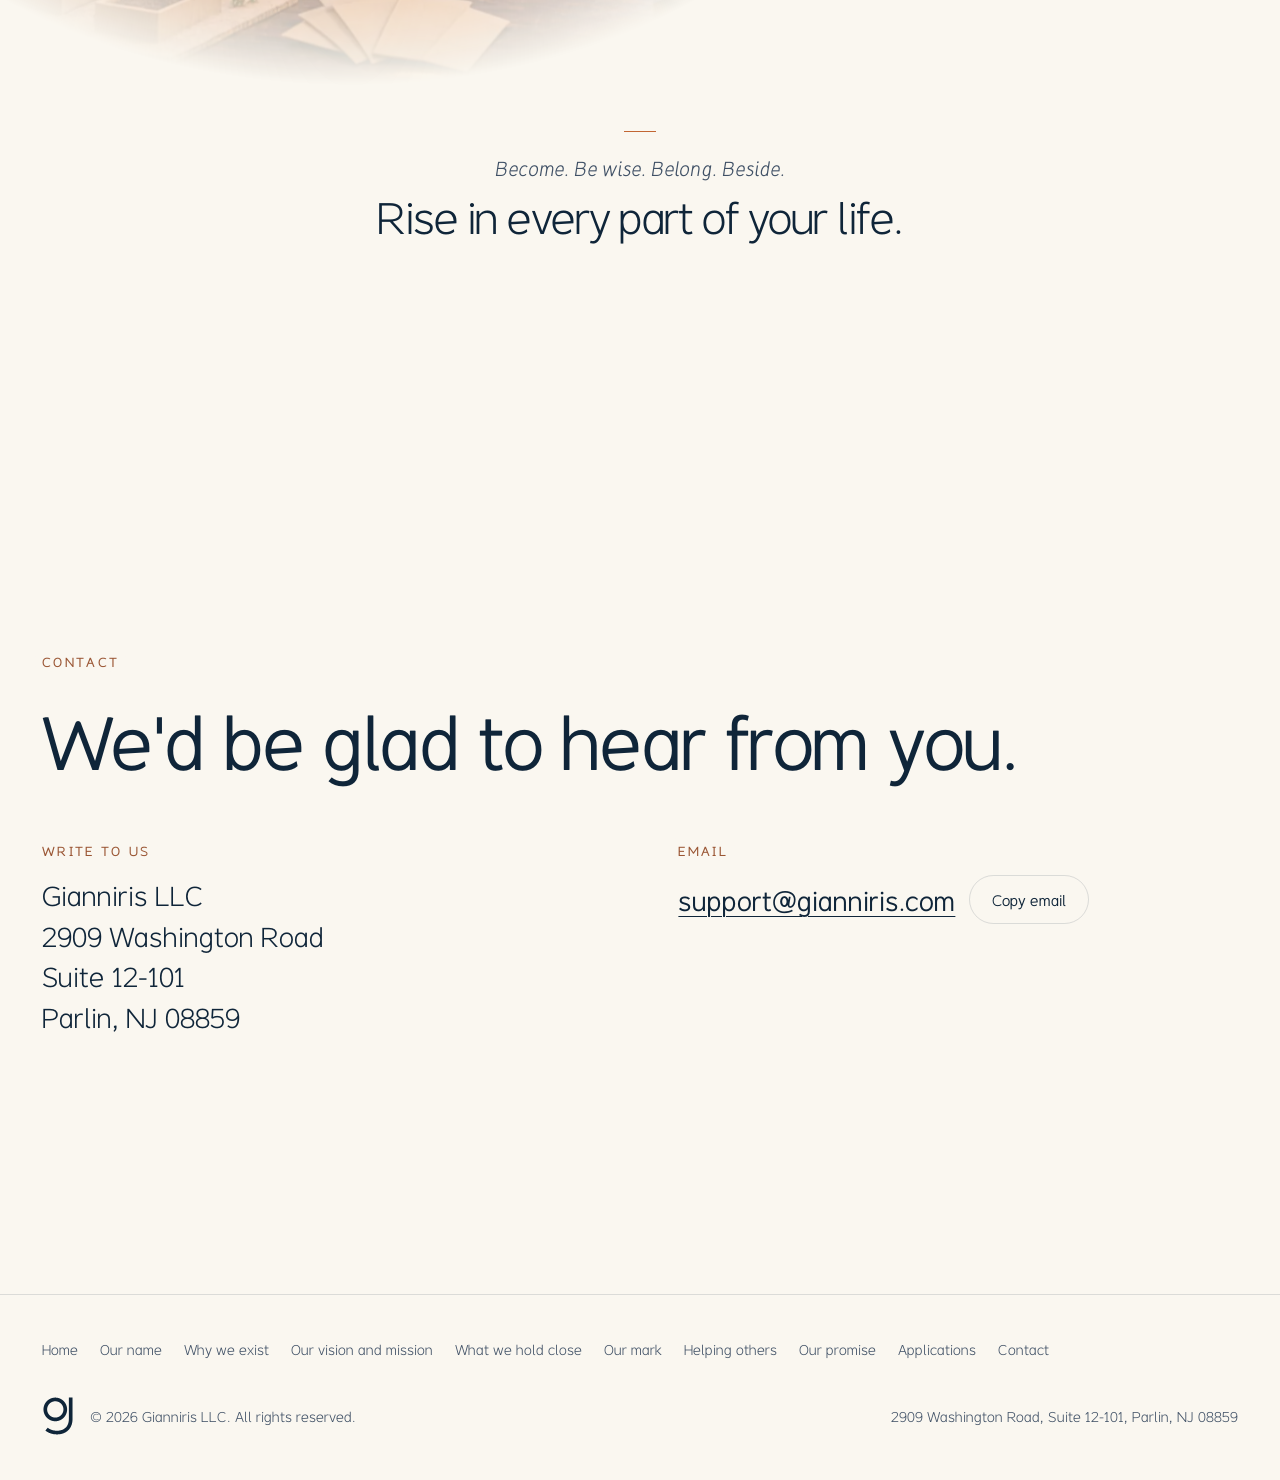
==== commit 9fc0ccc4: "C-WEB-20261127-09 Lane wording: Besidory helper, Belongory line" ====
--- a/index.html
+++ b/index.html
@@ -91,7 +91,7 @@
           </div>
           <p class="lane-what">Residential community management</p>
           <p class="lane-desc">Where neighbors become a community.</p>
-          <p class="lane-does">The people who share a place, knowing what is happening, seeing how the money is used and caring for it together.</p>
+          <p class="lane-does">People who share a place know what’s happening and who’s taking care of what, and they care for the place together.</p>
         </div>
       </div>
     </li>
@@ -105,7 +105,7 @@
             <span class="lane-name" id="lane-besidory">Besidory</span>
           </div>
           <p class="lane-what">Your helper in our apps</p>
-          <p class="lane-desc">A second mind for your best ideas.</p>
+          <p class="lane-desc">A helper for developing your ideas.</p>
           <p class="lane-does">It gathers, prepares and suggests, so you can think bigger and decide with confidence.</p>
         </div>
       </div>
